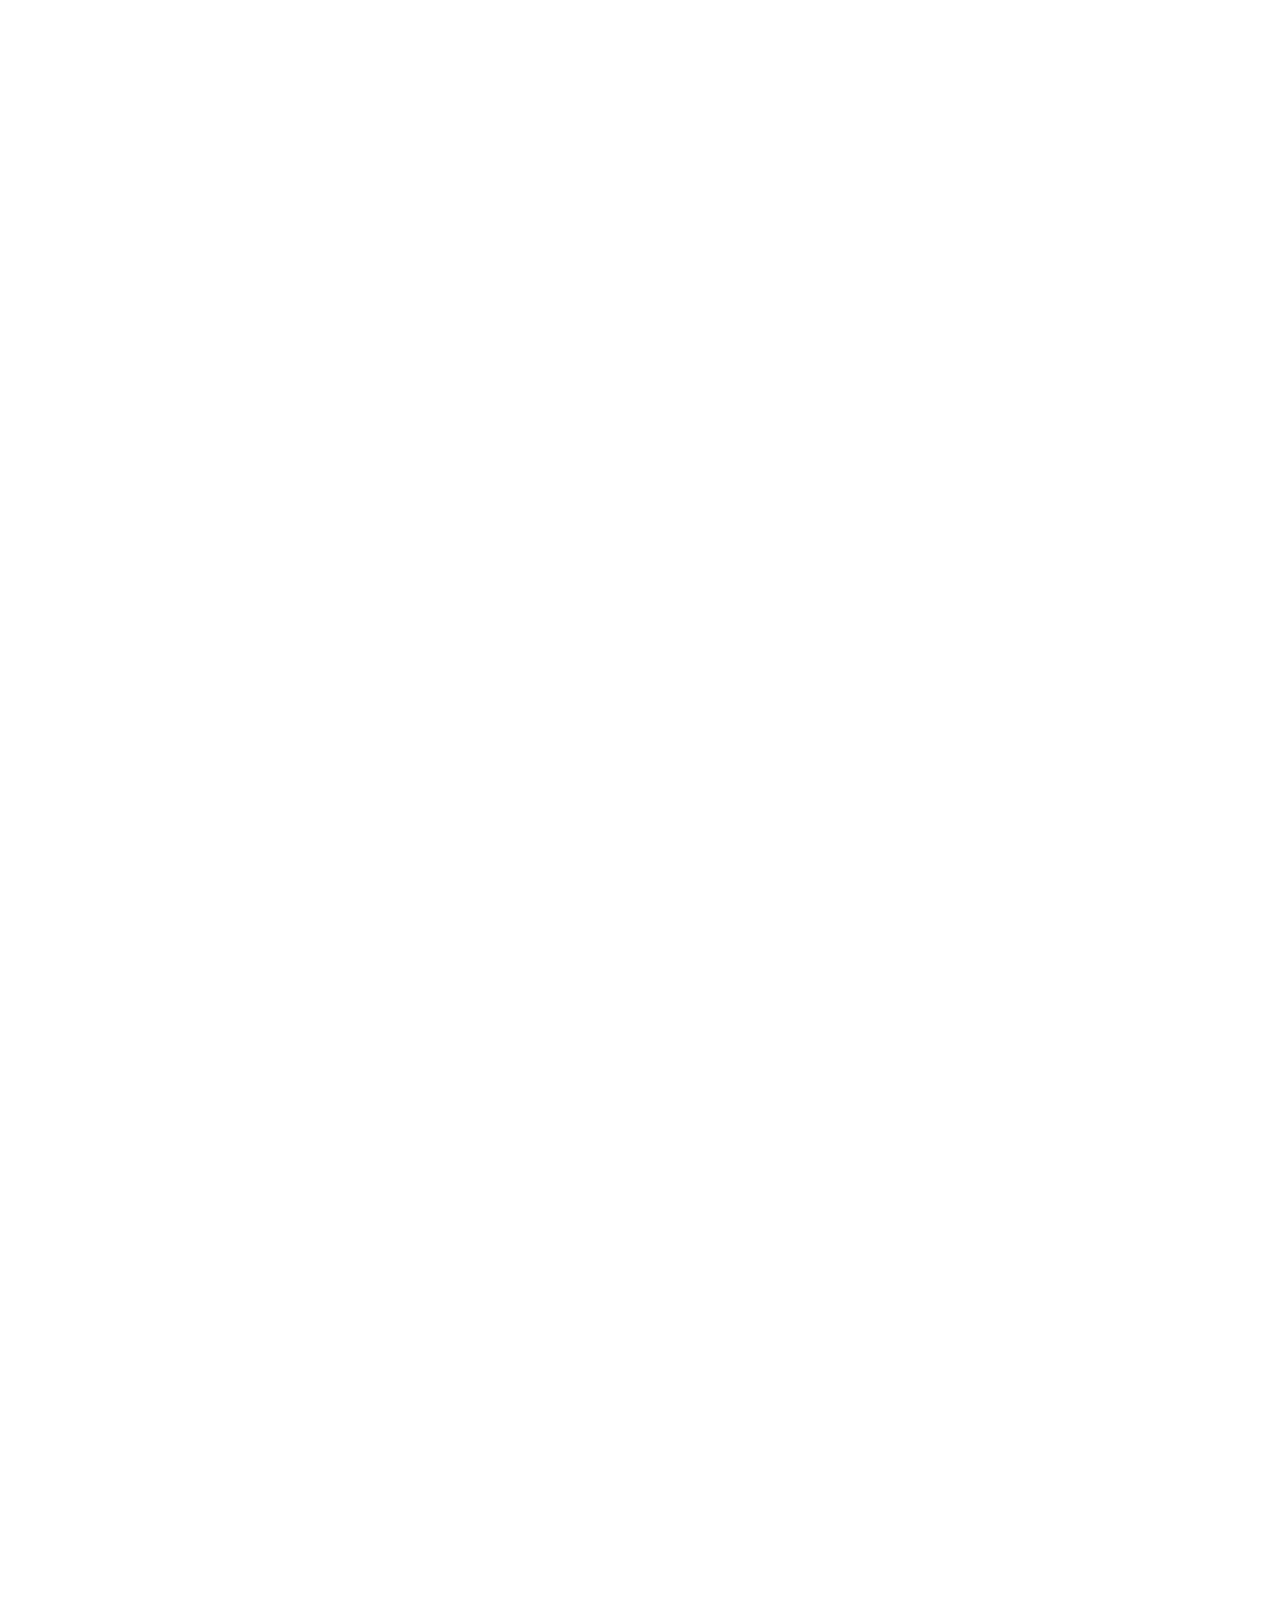
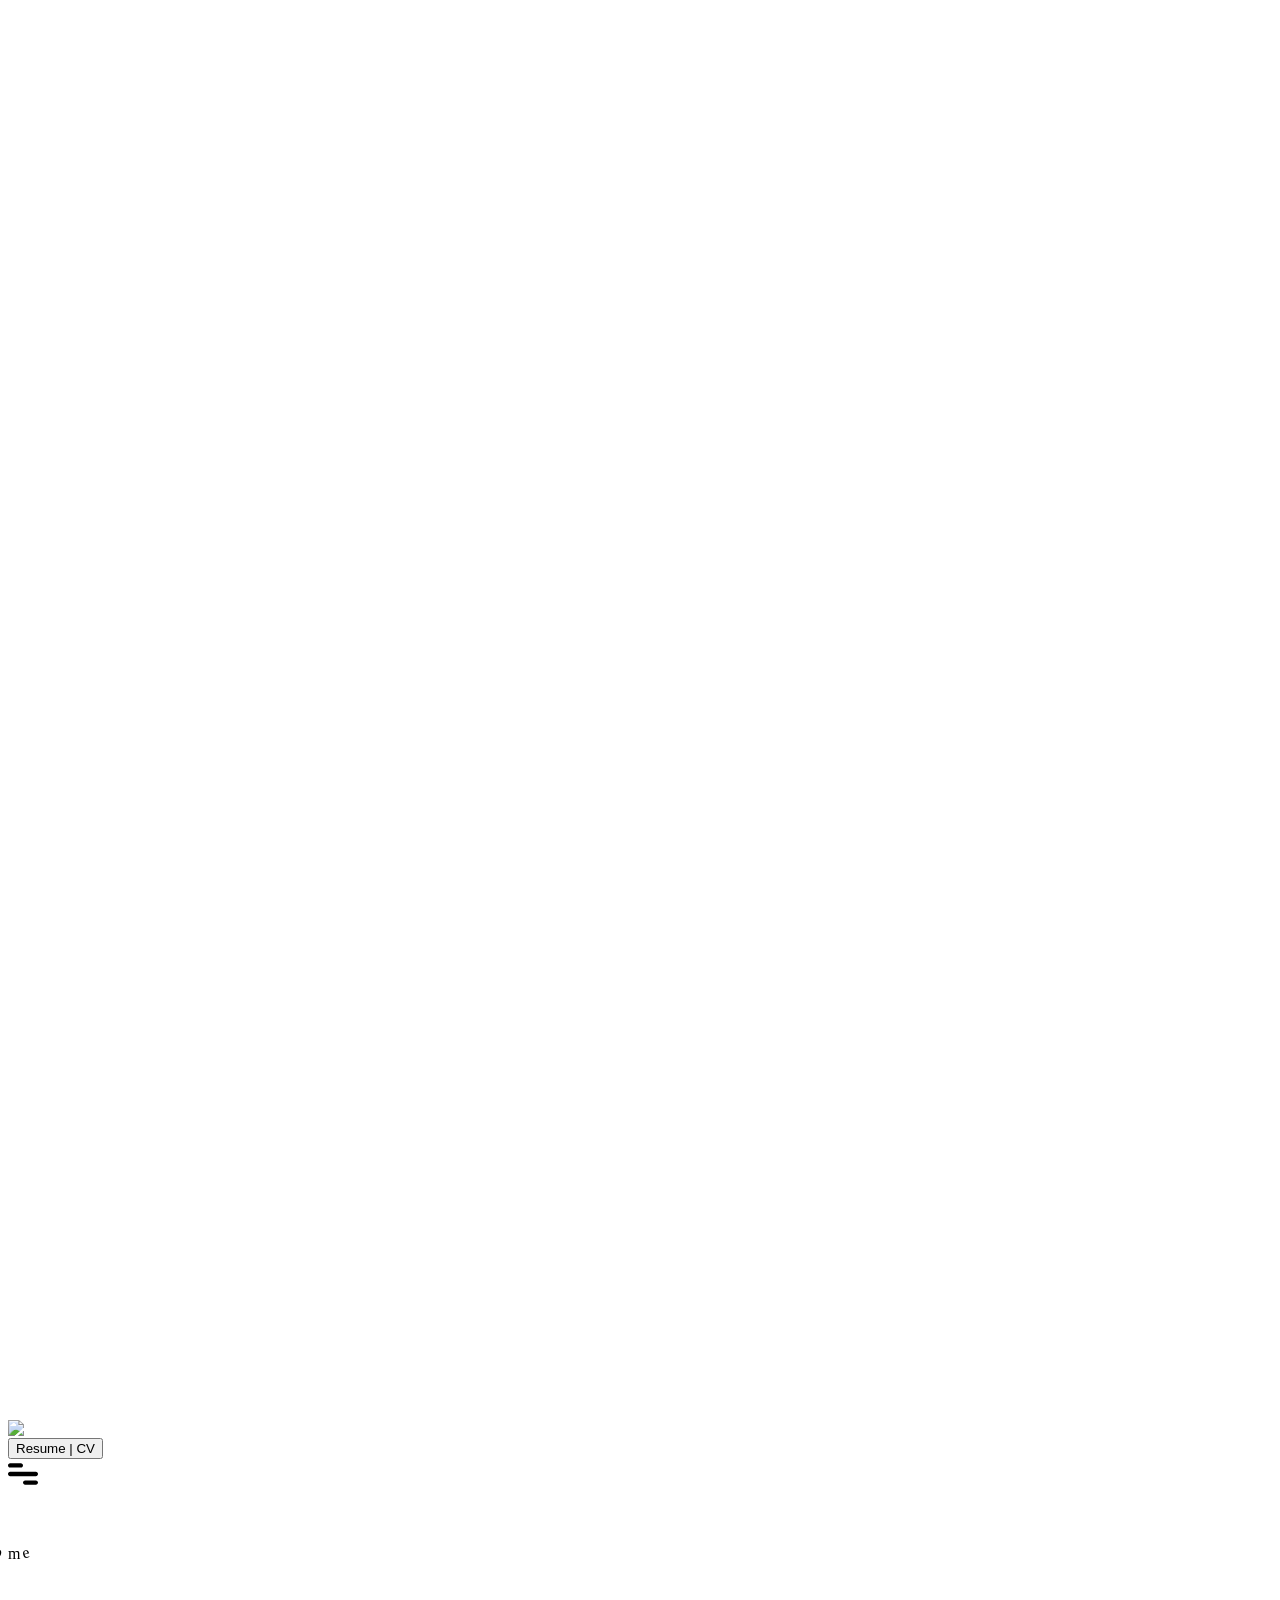
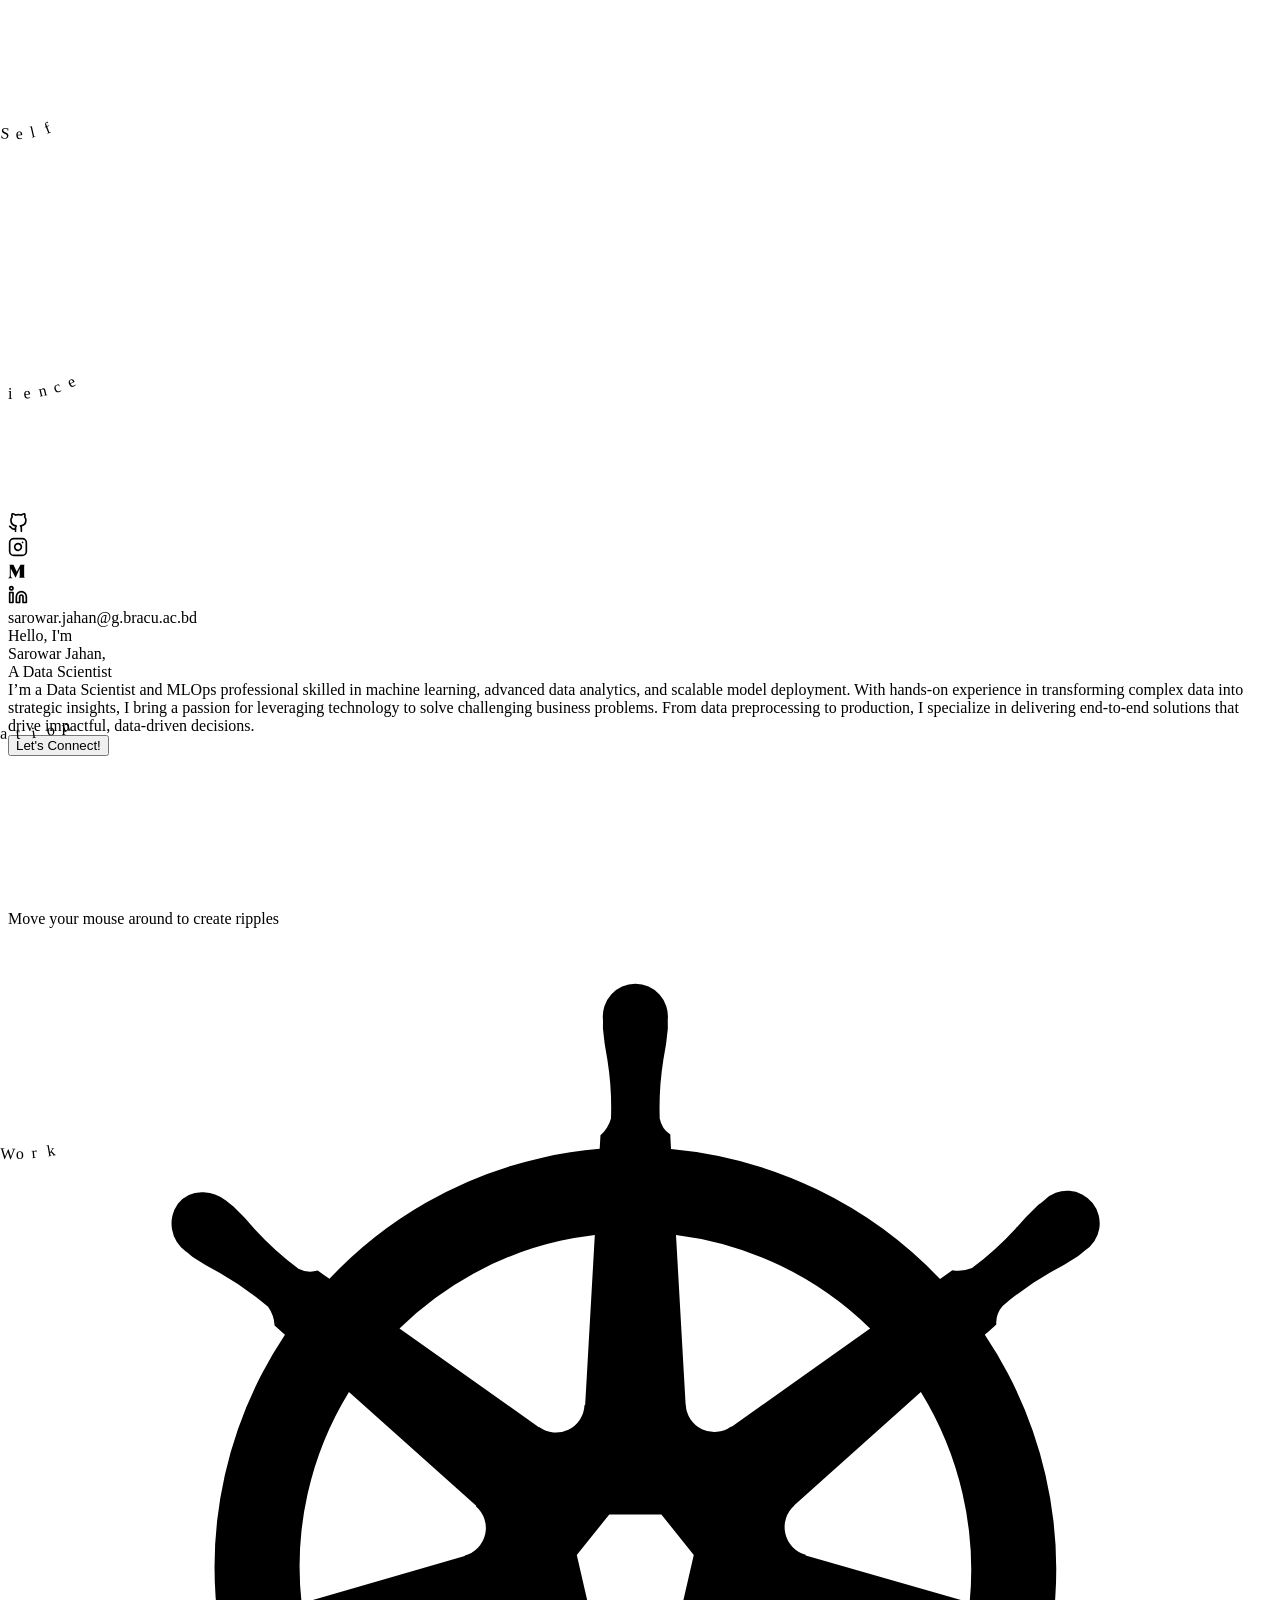
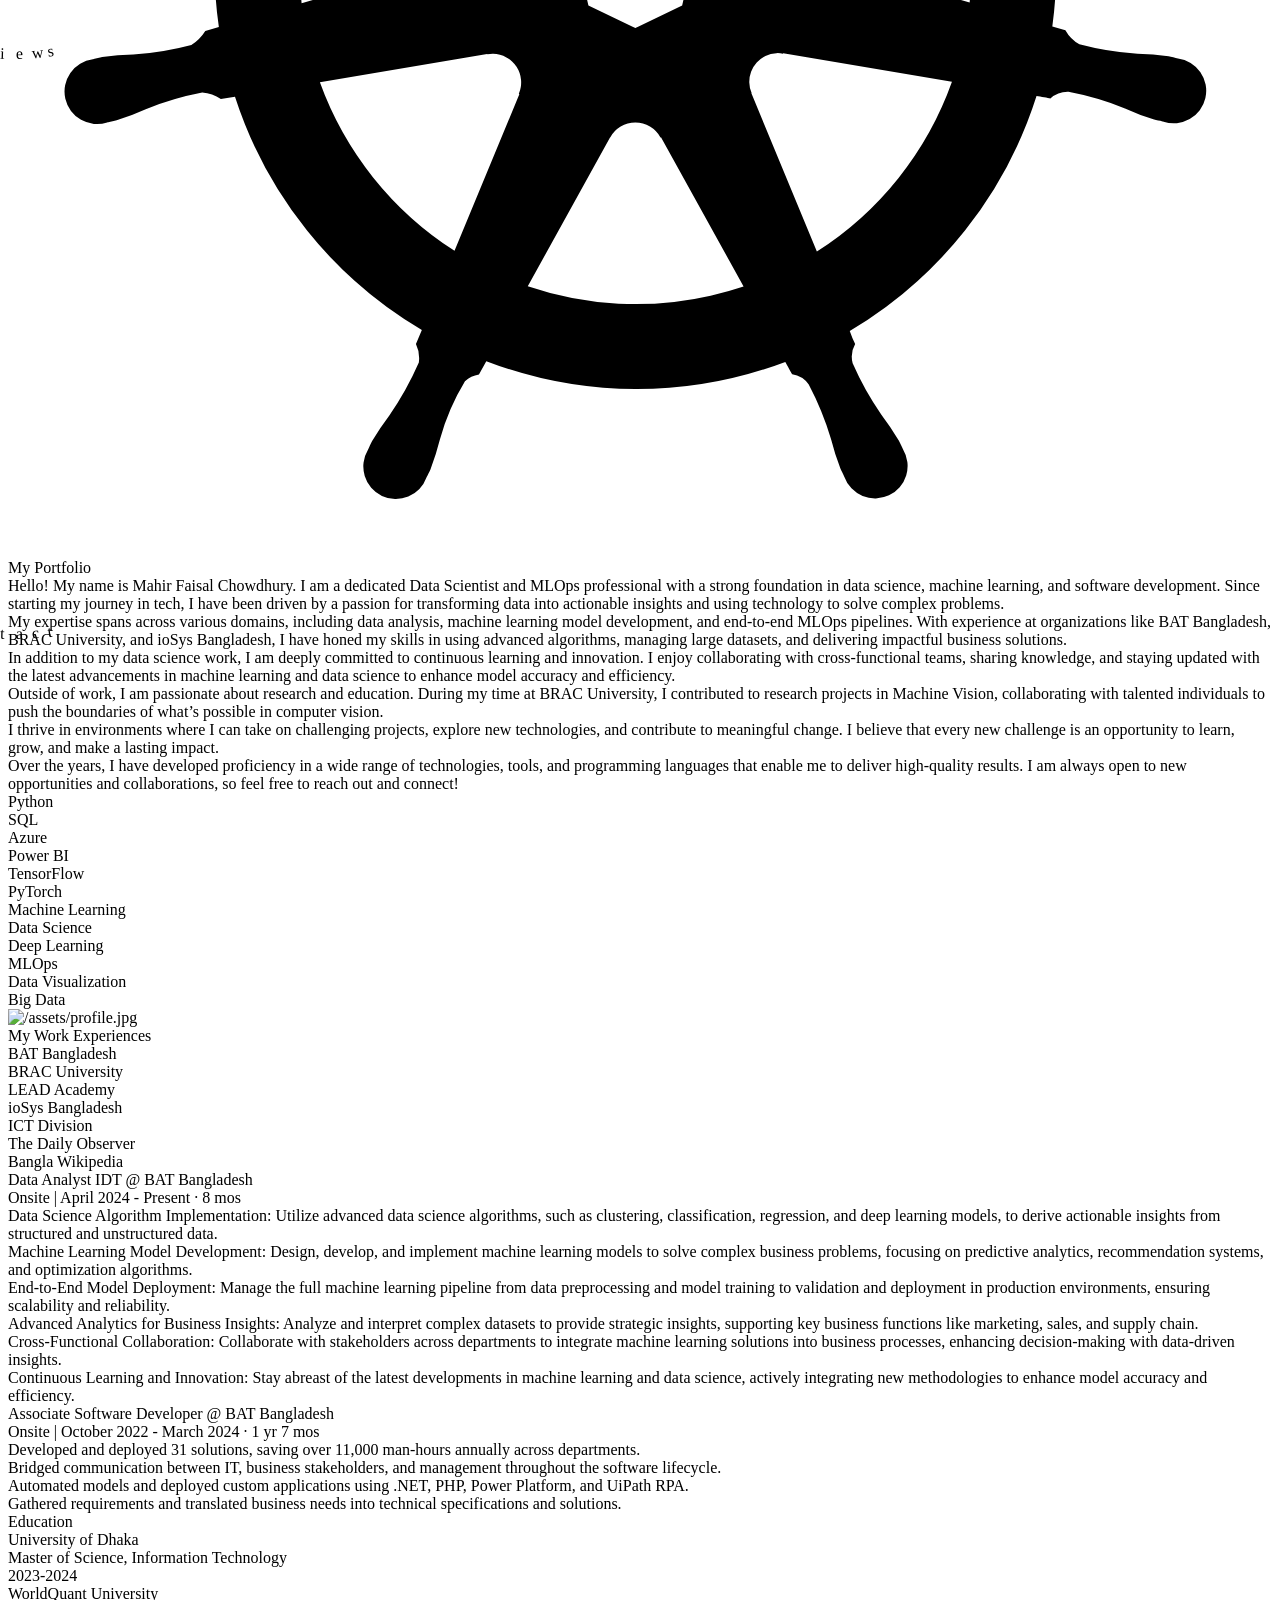
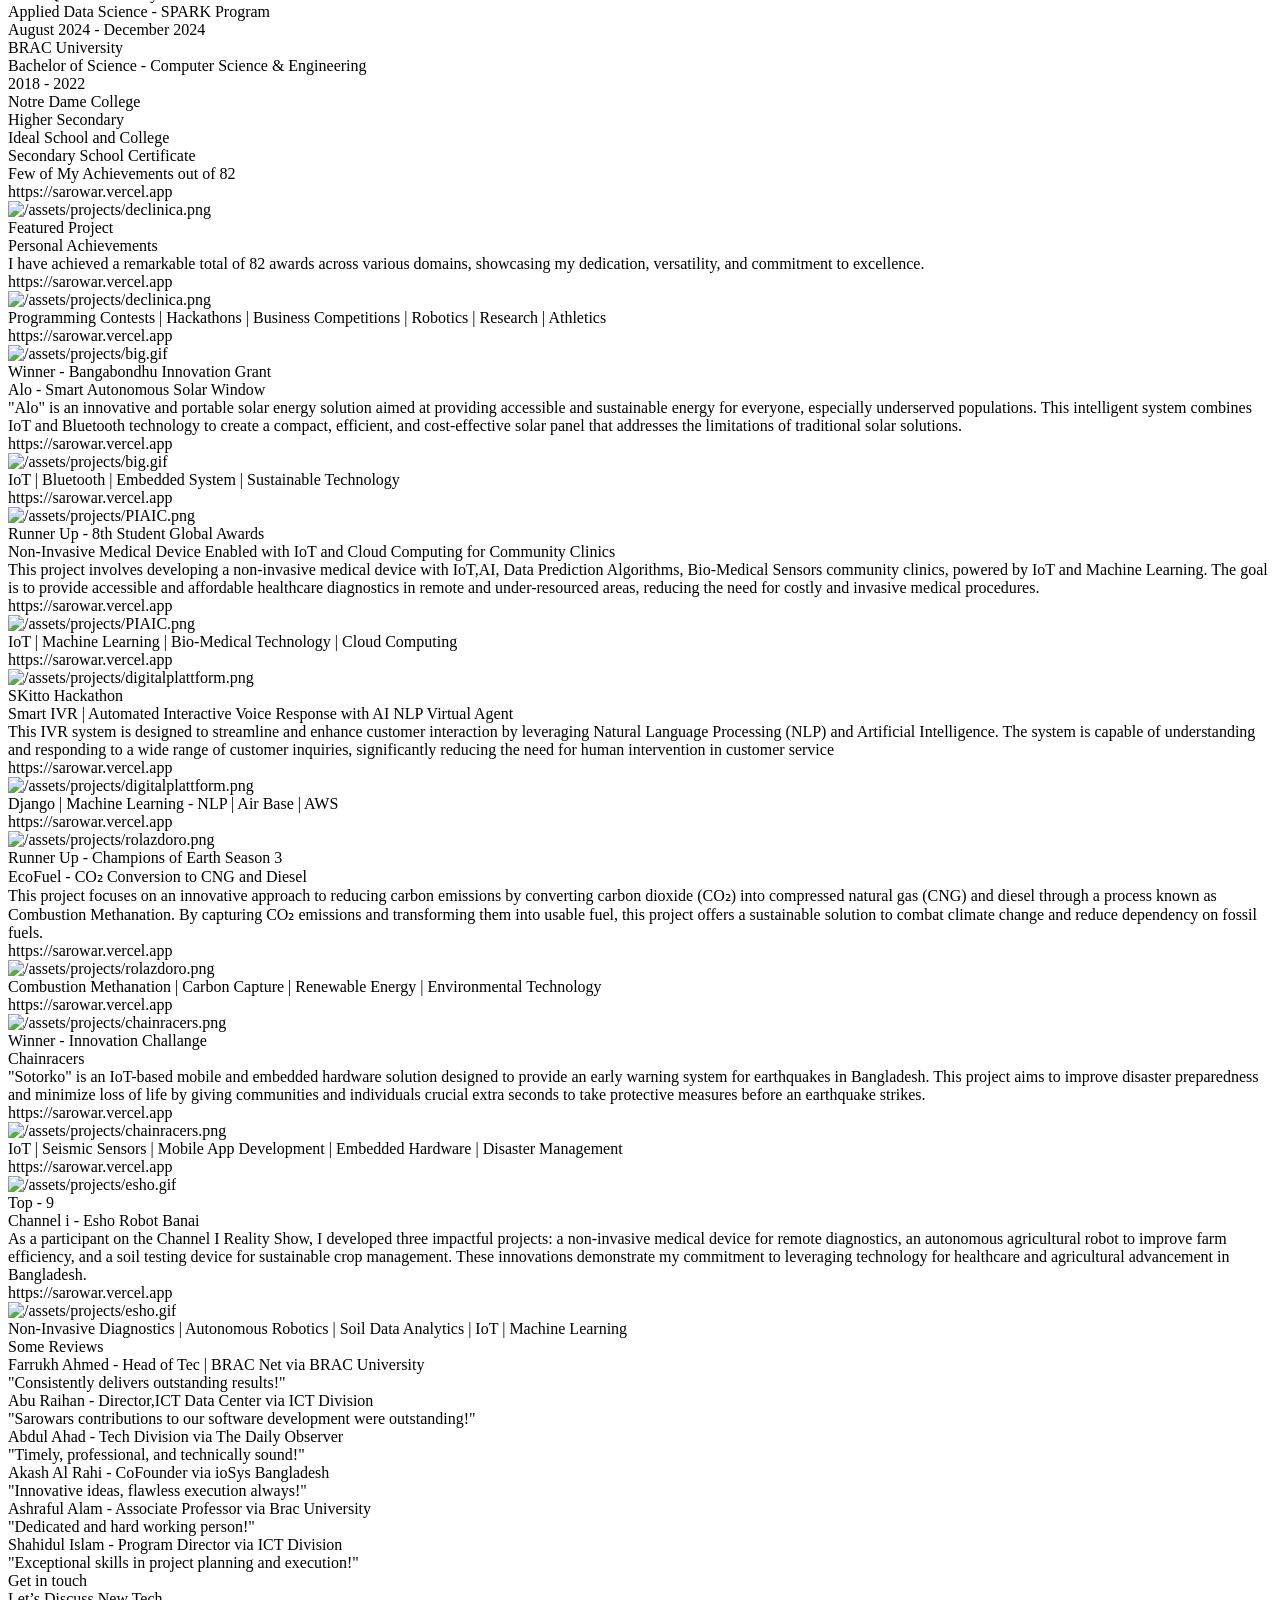
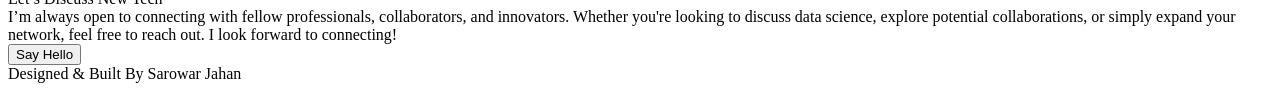
==== index.html @ c41032b3 "Update index.html" ====
<!-- <h1> My Portfolio </h1> -->
<!-- <!DOCTYPE html>
<html lang="en">
<head>
    <meta charset="UTF-8">
    <meta name="viewport" content="width=device-width, initial-scale=1.0">
    <title>Mahir Faisal Chowdhury | Data Analyst & Data Scientist</title>
    <style>
        body {
            font-family: Arial, sans-serif;
            margin: 0;
            padding: 0;
            background-color: #f4f4f4;
            color: #333;
        }
        header {
            background-color: #222;
            color: white;
            padding: 20px;
            text-align: center;
        }
        section {
            padding: 30px;
            max-width: 900px;
            margin: auto;
            background-color: white;
            box-shadow: 0 0 10px rgba(0,0,0,0.1);
            margin-top: 20px;
        }
        h2 {
            border-bottom: 2px solid #eee;
            padding-bottom: 5px;
        }
        a {
            color: #007acc;
            text-decoration: none;
        }
        a:hover {
            text-decoration: underline;
        }
        .project {
            margin-bottom: 20px;
        }
        footer {
            text-align: center;
            padding: 20px;
            background-color: #222;
            color: white;
        }
    </style>
</head>
<body>
    <header>
        <h1>Mahir Faisal Chowdhury</h1>
        <p>Aspiring Data Analyst & Data Scientist | SQL | Excel | Power BI | Python | ML</p>
        <p>
            <a href="https://github.com/Mahirtayeb1" target="_blank">GitHub</a> |
            <a href="https://www.linkedin.com/in/mahir-faisal-chowdhury-150a081aa/" target="_blank">LinkedIn</a>
        </p>
    </header>

    <section>
        <h2>📊 Data Analytics Projects</h2>

        <div class="project">
            <h3>Pizza Sales Dashboard (Power BI)</h3>
            <p>Analyzed pizza sales data to identify top-selling items, customer preferences, and monthly trends. Built an interactive dashboard using Power BI.</p>
            <p><strong>Skills:</strong> Power BI, DAX, Data Cleaning</p>
            <a href="https://github.com/Mahirtayeb1/Pizza-Sales-Dashboard" target="_blank">View GitHub Repo</a>
        </div>

        <div class="project">
            <h3>Excel Dashboard – Dengue Analysis</h3>
            <p>Created a report to analyze dengue spread and patient distribution using Excel pivot charts and slicers.</p>
            <p><strong>Skills:</strong> Excel, Data Visualization, Pivot Table</p>
            <a href="https://github.com/Mahirtayeb1/Dengue-Excel-Dashboard" target="_blank">View GitHub Repo</a>
        </div>
    </section>

    <section>
        <h2>🤖 Data Science Projects</h2>

        <div class="project">
            <h3>Citrus Leaves Disease Detection using CNN</h3>
            <p>Built a machine learning model to predict the presence of Citrus leaves disease using Convolutional Neural Network.</p>
            <p><strong>Skills:</strong> Python, Pandas, Scikit-learn, Matplotlib, Augmentation, Lime, Transfer Learning</p>
            <a href="https://github.com/Mahirtayeb1/Citrus-Leaf-Disease-Detection-Using-CNN" target="_blank">View GitHub Repo</a>
        </div>

        <div class="project">
            <h3>House Price Prediction</h3>
            <p>Implemented a regression model using scikit-learn to predict housing prices based on several features.</p>
            <p><strong>Skills:</strong> Python, ML, Data Cleaning</p>
            <a href="https://github.com/Mahirtayeb1/House-Price-Prediction" target="_blank">View GitHub Repo</a>
        </div>
    </section>

    <section>
        <h2>📬 Contact</h2>
        <p>Email: mahirrfaisal07@gmail.com</p>
    </section>

    <footer>
        <p>© 2025 Mahir Faisal Chowdhury</p>
    </footer>
</body>
</html> -->



<!DOCTYPE html><html><head><meta charSet="utf-8"/><meta http-equiv="X-UA-Compatible" content="IE=edge"/><meta name="viewport" content="width=device-width,initial-scale=1,minimum-scale=1,maximum-scale=1,user-scalable=no"/><meta name="description" content="Description"/><meta name="keywords" content="Keywords"/><link rel="manifest" href="/manifest.json"/><link href="../public/icons/16.png" rel="icon" type="image/png" sizes="16x16"/><link href="../public/icons/32.png" rel="icon" type="image/png" sizes="32x32"/><link rel="apple-touch-icon" href="../public/icons/16.png"/><link rel="apple-touch-icon" href="../public/icons/32.png"/><title>Portfolio | Sarowar Jahan</title><meta property="og:title" content="Portfolio | Sarowar Jahan"/><meta property="og:description" content="Portfolio | Sarowar Jahan"/><meta property="og:image" content="https://sarowar.vercel.app/assets/projects/Capture.JPG"/><meta property="og:type" content="website"/><meta property="twitter:card" content="summary_large_image"/><meta property="twitter:image" content="https://sarowar.vercel.app/assets/projects/Capture.JPG"/><meta name="next-head-count" content="17"/><link rel="shortcut icon" href="/assets/ai.svg"/><link rel="preconnect" href="https://fonts.googleapis.com"/><link rel="preconnect" href="https://fonts.gstatic.com"/><link rel="manifest" href="/manifest.json"/><link href="../public/icons/192.png" rel="icon" type="image/png" sizes="16x16"/><link href="../public/icons/192.png" rel="icon" type="image/png" sizes="32x32"/><link rel="apple-touch-icon" href="../public/icons/192.png"/><link rel="apple-touch-icon" href="../public/icons/192.png"/><meta name="theme-color" content="#ffd369"/><link rel="preconnect" href="https://fonts.gstatic.com" crossorigin /><link rel="preload" href="/_next/static/css/7cfc74e8d1f0751e.css" as="style" crossorigin=""/><link rel="stylesheet" href="/_next/static/css/7cfc74e8d1f0751e.css" crossorigin="" data-n-g=""/><noscript data-n-css=""></noscript><script defer="" crossorigin="" nomodule="" src="/_next/static/chunks/polyfills-c67a75d1b6f99dc8.js"></script><script src="/_next/static/chunks/webpack-d9200f403d381dcc.js" defer="" crossorigin=""></script><script src="/_next/static/chunks/framework-5429a50ba5373c56.js" defer="" crossorigin=""></script><script src="/_next/static/chunks/main-55df72225cc2e20b.js" defer="" crossorigin=""></script><script src="/_next/static/chunks/pages/_app-59ee129e025da6e0.js" defer="" crossorigin=""></script><script src="/_next/static/chunks/998-fd39234461e238f1.js" defer="" crossorigin=""></script><script src="/_next/static/chunks/pages/index-7018ad8d4dfd8f66.js" defer="" crossorigin=""></script><script src="/_next/static/xjlO5VP7LlIGtZKN2BDuP/_buildManifest.js" defer="" crossorigin=""></script><script src="/_next/static/xjlO5VP7LlIGtZKN2BDuP/_ssgManifest.js" defer="" crossorigin=""></script><style data-href="https://fonts.googleapis.com/css2?family=Montserrat:wght@100;200;300;400;600;700;800;900&display=swap">@font-face{font-family:'Montserrat';font-style:normal;font-weight:100;font-display:swap;src:url(https://fonts.gstatic.com/s/montserrat/v30/JTUHjIg1_i6t8kCHKm4532VJOt5-QNFgpCtr6Uw9.woff) format('woff')}@font-face{font-family:'Montserrat';font-style:normal;font-weight:200;font-display:swap;src:url(https://fonts.gstatic.com/s/montserrat/v30/JTUHjIg1_i6t8kCHKm4532VJOt5-QNFgpCvr6Ew9.woff) format('woff')}@font-face{font-family:'Montserrat';font-style:normal;font-weight:300;font-display:swap;src:url(https://fonts.gstatic.com/s/montserrat/v30/JTUHjIg1_i6t8kCHKm4532VJOt5-QNFgpCs16Ew9.woff) format('woff')}@font-face{font-family:'Montserrat';font-style:normal;font-weight:400;font-display:swap;src:url(https://fonts.gstatic.com/s/montserrat/v30/JTUHjIg1_i6t8kCHKm4532VJOt5-QNFgpCtr6Ew9.woff) format('woff')}@font-face{font-family:'Montserrat';font-style:normal;font-weight:600;font-display:swap;src:url(https://fonts.gstatic.com/s/montserrat/v30/JTUHjIg1_i6t8kCHKm4532VJOt5-QNFgpCu170w9.woff) format('woff')}@font-face{font-family:'Montserrat';font-style:normal;font-weight:700;font-display:swap;src:url(https://fonts.gstatic.com/s/montserrat/v30/JTUHjIg1_i6t8kCHKm4532VJOt5-QNFgpCuM70w9.woff) format('woff')}@font-face{font-family:'Montserrat';font-style:normal;font-weight:800;font-display:swap;src:url(https://fonts.gstatic.com/s/montserrat/v30/JTUHjIg1_i6t8kCHKm4532VJOt5-QNFgpCvr70w9.woff) format('woff')}@font-face{font-family:'Montserrat';font-style:normal;font-weight:900;font-display:swap;src:url(https://fonts.gstatic.com/s/montserrat/v30/JTUHjIg1_i6t8kCHKm4532VJOt5-QNFgpCvC70w9.woff) format('woff')}@font-face{font-family:'Montserrat';font-style:normal;font-weight:100;font-display:swap;src:url(https://fonts.gstatic.com/s/montserrat/v30/JTUSjIg1_i6t8kCHKm459WRhyyTh89ZNpQ.woff2) format('woff2');unicode-range:U+0460-052F,U+1C80-1C8A,U+20B4,U+2DE0-2DFF,U+A640-A69F,U+FE2E-FE2F}@font-face{font-family:'Montserrat';font-style:normal;font-weight:100;font-display:swap;src:url(https://fonts.gstatic.com/s/montserrat/v30/JTUSjIg1_i6t8kCHKm459W1hyyTh89ZNpQ.woff2) format('woff2');unicode-range:U+0301,U+0400-045F,U+0490-0491,U+04B0-04B1,U+2116}@font-face{font-family:'Montserrat';font-style:normal;font-weight:100;font-display:swap;src:url(https://fonts.gstatic.com/s/montserrat/v30/JTUSjIg1_i6t8kCHKm459WZhyyTh89ZNpQ.woff2) format('woff2');unicode-range:U+0102-0103,U+0110-0111,U+0128-0129,U+0168-0169,U+01A0-01A1,U+01AF-01B0,U+0300-0301,U+0303-0304,U+0308-0309,U+0323,U+0329,U+1EA0-1EF9,U+20AB}@font-face{font-family:'Montserrat';font-style:normal;font-weight:100;font-display:swap;src:url(https://fonts.gstatic.com/s/montserrat/v30/JTUSjIg1_i6t8kCHKm459WdhyyTh89ZNpQ.woff2) format('woff2');unicode-range:U+0100-02BA,U+02BD-02C5,U+02C7-02CC,U+02CE-02D7,U+02DD-02FF,U+0304,U+0308,U+0329,U+1D00-1DBF,U+1E00-1E9F,U+1EF2-1EFF,U+2020,U+20A0-20AB,U+20AD-20C0,U+2113,U+2C60-2C7F,U+A720-A7FF}@font-face{font-family:'Montserrat';font-style:normal;font-weight:100;font-display:swap;src:url(https://fonts.gstatic.com/s/montserrat/v30/JTUSjIg1_i6t8kCHKm459WlhyyTh89Y.woff2) format('woff2');unicode-range:U+0000-00FF,U+0131,U+0152-0153,U+02BB-02BC,U+02C6,U+02DA,U+02DC,U+0304,U+0308,U+0329,U+2000-206F,U+20AC,U+2122,U+2191,U+2193,U+2212,U+2215,U+FEFF,U+FFFD}@font-face{font-family:'Montserrat';font-style:normal;font-weight:200;font-display:swap;src:url(https://fonts.gstatic.com/s/montserrat/v30/JTUSjIg1_i6t8kCHKm459WRhyyTh89ZNpQ.woff2) format('woff2');unicode-range:U+0460-052F,U+1C80-1C8A,U+20B4,U+2DE0-2DFF,U+A640-A69F,U+FE2E-FE2F}@font-face{font-family:'Montserrat';font-style:normal;font-weight:200;font-display:swap;src:url(https://fonts.gstatic.com/s/montserrat/v30/JTUSjIg1_i6t8kCHKm459W1hyyTh89ZNpQ.woff2) format('woff2');unicode-range:U+0301,U+0400-045F,U+0490-0491,U+04B0-04B1,U+2116}@font-face{font-family:'Montserrat';font-style:normal;font-weight:200;font-display:swap;src:url(https://fonts.gstatic.com/s/montserrat/v30/JTUSjIg1_i6t8kCHKm459WZhyyTh89ZNpQ.woff2) format('woff2');unicode-range:U+0102-0103,U+0110-0111,U+0128-0129,U+0168-0169,U+01A0-01A1,U+01AF-01B0,U+0300-0301,U+0303-0304,U+0308-0309,U+0323,U+0329,U+1EA0-1EF9,U+20AB}@font-face{font-family:'Montserrat';font-style:normal;font-weight:200;font-display:swap;src:url(https://fonts.gstatic.com/s/montserrat/v30/JTUSjIg1_i6t8kCHKm459WdhyyTh89ZNpQ.woff2) format('woff2');unicode-range:U+0100-02BA,U+02BD-02C5,U+02C7-02CC,U+02CE-02D7,U+02DD-02FF,U+0304,U+0308,U+0329,U+1D00-1DBF,U+1E00-1E9F,U+1EF2-1EFF,U+2020,U+20A0-20AB,U+20AD-20C0,U+2113,U+2C60-2C7F,U+A720-A7FF}@font-face{font-family:'Montserrat';font-style:normal;font-weight:200;font-display:swap;src:url(https://fonts.gstatic.com/s/montserrat/v30/JTUSjIg1_i6t8kCHKm459WlhyyTh89Y.woff2) format('woff2');unicode-range:U+0000-00FF,U+0131,U+0152-0153,U+02BB-02BC,U+02C6,U+02DA,U+02DC,U+0304,U+0308,U+0329,U+2000-206F,U+20AC,U+2122,U+2191,U+2193,U+2212,U+2215,U+FEFF,U+FFFD}@font-face{font-family:'Montserrat';font-style:normal;font-weight:300;font-display:swap;src:url(https://fonts.gstatic.com/s/montserrat/v30/JTUSjIg1_i6t8kCHKm459WRhyyTh89ZNpQ.woff2) format('woff2');unicode-range:U+0460-052F,U+1C80-1C8A,U+20B4,U+2DE0-2DFF,U+A640-A69F,U+FE2E-FE2F}@font-face{font-family:'Montserrat';font-style:normal;font-weight:300;font-display:swap;src:url(https://fonts.gstatic.com/s/montserrat/v30/JTUSjIg1_i6t8kCHKm459W1hyyTh89ZNpQ.woff2) format('woff2');unicode-range:U+0301,U+0400-045F,U+0490-0491,U+04B0-04B1,U+2116}@font-face{font-family:'Montserrat';font-style:normal;font-weight:300;font-display:swap;src:url(https://fonts.gstatic.com/s/montserrat/v30/JTUSjIg1_i6t8kCHKm459WZhyyTh89ZNpQ.woff2) format('woff2');unicode-range:U+0102-0103,U+0110-0111,U+0128-0129,U+0168-0169,U+01A0-01A1,U+01AF-01B0,U+0300-0301,U+0303-0304,U+0308-0309,U+0323,U+0329,U+1EA0-1EF9,U+20AB}@font-face{font-family:'Montserrat';font-style:normal;font-weight:300;font-display:swap;src:url(https://fonts.gstatic.com/s/montserrat/v30/JTUSjIg1_i6t8kCHKm459WdhyyTh89ZNpQ.woff2) format('woff2');unicode-range:U+0100-02BA,U+02BD-02C5,U+02C7-02CC,U+02CE-02D7,U+02DD-02FF,U+0304,U+0308,U+0329,U+1D00-1DBF,U+1E00-1E9F,U+1EF2-1EFF,U+2020,U+20A0-20AB,U+20AD-20C0,U+2113,U+2C60-2C7F,U+A720-A7FF}@font-face{font-family:'Montserrat';font-style:normal;font-weight:300;font-display:swap;src:url(https://fonts.gstatic.com/s/montserrat/v30/JTUSjIg1_i6t8kCHKm459WlhyyTh89Y.woff2) format('woff2');unicode-range:U+0000-00FF,U+0131,U+0152-0153,U+02BB-02BC,U+02C6,U+02DA,U+02DC,U+0304,U+0308,U+0329,U+2000-206F,U+20AC,U+2122,U+2191,U+2193,U+2212,U+2215,U+FEFF,U+FFFD}@font-face{font-family:'Montserrat';font-style:normal;font-weight:400;font-display:swap;src:url(https://fonts.gstatic.com/s/montserrat/v30/JTUSjIg1_i6t8kCHKm459WRhyyTh89ZNpQ.woff2) format('woff2');unicode-range:U+0460-052F,U+1C80-1C8A,U+20B4,U+2DE0-2DFF,U+A640-A69F,U+FE2E-FE2F}@font-face{font-family:'Montserrat';font-style:normal;font-weight:400;font-display:swap;src:url(https://fonts.gstatic.com/s/montserrat/v30/JTUSjIg1_i6t8kCHKm459W1hyyTh89ZNpQ.woff2) format('woff2');unicode-range:U+0301,U+0400-045F,U+0490-0491,U+04B0-04B1,U+2116}@font-face{font-family:'Montserrat';font-style:normal;font-weight:400;font-display:swap;src:url(https://fonts.gstatic.com/s/montserrat/v30/JTUSjIg1_i6t8kCHKm459WZhyyTh89ZNpQ.woff2) format('woff2');unicode-range:U+0102-0103,U+0110-0111,U+0128-0129,U+0168-0169,U+01A0-01A1,U+01AF-01B0,U+0300-0301,U+0303-0304,U+0308-0309,U+0323,U+0329,U+1EA0-1EF9,U+20AB}@font-face{font-family:'Montserrat';font-style:normal;font-weight:400;font-display:swap;src:url(https://fonts.gstatic.com/s/montserrat/v30/JTUSjIg1_i6t8kCHKm459WdhyyTh89ZNpQ.woff2) format('woff2');unicode-range:U+0100-02BA,U+02BD-02C5,U+02C7-02CC,U+02CE-02D7,U+02DD-02FF,U+0304,U+0308,U+0329,U+1D00-1DBF,U+1E00-1E9F,U+1EF2-1EFF,U+2020,U+20A0-20AB,U+20AD-20C0,U+2113,U+2C60-2C7F,U+A720-A7FF}@font-face{font-family:'Montserrat';font-style:normal;font-weight:400;font-display:swap;src:url(https://fonts.gstatic.com/s/montserrat/v30/JTUSjIg1_i6t8kCHKm459WlhyyTh89Y.woff2) format('woff2');unicode-range:U+0000-00FF,U+0131,U+0152-0153,U+02BB-02BC,U+02C6,U+02DA,U+02DC,U+0304,U+0308,U+0329,U+2000-206F,U+20AC,U+2122,U+2191,U+2193,U+2212,U+2215,U+FEFF,U+FFFD}@font-face{font-family:'Montserrat';font-style:normal;font-weight:600;font-display:swap;src:url(https://fonts.gstatic.com/s/montserrat/v30/JTUSjIg1_i6t8kCHKm459WRhyyTh89ZNpQ.woff2) format('woff2');unicode-range:U+0460-052F,U+1C80-1C8A,U+20B4,U+2DE0-2DFF,U+A640-A69F,U+FE2E-FE2F}@font-face{font-family:'Montserrat';font-style:normal;font-weight:600;font-display:swap;src:url(https://fonts.gstatic.com/s/montserrat/v30/JTUSjIg1_i6t8kCHKm459W1hyyTh89ZNpQ.woff2) format('woff2');unicode-range:U+0301,U+0400-045F,U+0490-0491,U+04B0-04B1,U+2116}@font-face{font-family:'Montserrat';font-style:normal;font-weight:600;font-display:swap;src:url(https://fonts.gstatic.com/s/montserrat/v30/JTUSjIg1_i6t8kCHKm459WZhyyTh89ZNpQ.woff2) format('woff2');unicode-range:U+0102-0103,U+0110-0111,U+0128-0129,U+0168-0169,U+01A0-01A1,U+01AF-01B0,U+0300-0301,U+0303-0304,U+0308-0309,U+0323,U+0329,U+1EA0-1EF9,U+20AB}@font-face{font-family:'Montserrat';font-style:normal;font-weight:600;font-display:swap;src:url(https://fonts.gstatic.com/s/montserrat/v30/JTUSjIg1_i6t8kCHKm459WdhyyTh89ZNpQ.woff2) format('woff2');unicode-range:U+0100-02BA,U+02BD-02C5,U+02C7-02CC,U+02CE-02D7,U+02DD-02FF,U+0304,U+0308,U+0329,U+1D00-1DBF,U+1E00-1E9F,U+1EF2-1EFF,U+2020,U+20A0-20AB,U+20AD-20C0,U+2113,U+2C60-2C7F,U+A720-A7FF}@font-face{font-family:'Montserrat';font-style:normal;font-weight:600;font-display:swap;src:url(https://fonts.gstatic.com/s/montserrat/v30/JTUSjIg1_i6t8kCHKm459WlhyyTh89Y.woff2) format('woff2');unicode-range:U+0000-00FF,U+0131,U+0152-0153,U+02BB-02BC,U+02C6,U+02DA,U+02DC,U+0304,U+0308,U+0329,U+2000-206F,U+20AC,U+2122,U+2191,U+2193,U+2212,U+2215,U+FEFF,U+FFFD}@font-face{font-family:'Montserrat';font-style:normal;font-weight:700;font-display:swap;src:url(https://fonts.gstatic.com/s/montserrat/v30/JTUSjIg1_i6t8kCHKm459WRhyyTh89ZNpQ.woff2) format('woff2');unicode-range:U+0460-052F,U+1C80-1C8A,U+20B4,U+2DE0-2DFF,U+A640-A69F,U+FE2E-FE2F}@font-face{font-family:'Montserrat';font-style:normal;font-weight:700;font-display:swap;src:url(https://fonts.gstatic.com/s/montserrat/v30/JTUSjIg1_i6t8kCHKm459W1hyyTh89ZNpQ.woff2) format('woff2');unicode-range:U+0301,U+0400-045F,U+0490-0491,U+04B0-04B1,U+2116}@font-face{font-family:'Montserrat';font-style:normal;font-weight:700;font-display:swap;src:url(https://fonts.gstatic.com/s/montserrat/v30/JTUSjIg1_i6t8kCHKm459WZhyyTh89ZNpQ.woff2) format('woff2');unicode-range:U+0102-0103,U+0110-0111,U+0128-0129,U+0168-0169,U+01A0-01A1,U+01AF-01B0,U+0300-0301,U+0303-0304,U+0308-0309,U+0323,U+0329,U+1EA0-1EF9,U+20AB}@font-face{font-family:'Montserrat';font-style:normal;font-weight:700;font-display:swap;src:url(https://fonts.gstatic.com/s/montserrat/v30/JTUSjIg1_i6t8kCHKm459WdhyyTh89ZNpQ.woff2) format('woff2');unicode-range:U+0100-02BA,U+02BD-02C5,U+02C7-02CC,U+02CE-02D7,U+02DD-02FF,U+0304,U+0308,U+0329,U+1D00-1DBF,U+1E00-1E9F,U+1EF2-1EFF,U+2020,U+20A0-20AB,U+20AD-20C0,U+2113,U+2C60-2C7F,U+A720-A7FF}@font-face{font-family:'Montserrat';font-style:normal;font-weight:700;font-display:swap;src:url(https://fonts.gstatic.com/s/montserrat/v30/JTUSjIg1_i6t8kCHKm459WlhyyTh89Y.woff2) format('woff2');unicode-range:U+0000-00FF,U+0131,U+0152-0153,U+02BB-02BC,U+02C6,U+02DA,U+02DC,U+0304,U+0308,U+0329,U+2000-206F,U+20AC,U+2122,U+2191,U+2193,U+2212,U+2215,U+FEFF,U+FFFD}@font-face{font-family:'Montserrat';font-style:normal;font-weight:800;font-display:swap;src:url(https://fonts.gstatic.com/s/montserrat/v30/JTUSjIg1_i6t8kCHKm459WRhyyTh89ZNpQ.woff2) format('woff2');unicode-range:U+0460-052F,U+1C80-1C8A,U+20B4,U+2DE0-2DFF,U+A640-A69F,U+FE2E-FE2F}@font-face{font-family:'Montserrat';font-style:normal;font-weight:800;font-display:swap;src:url(https://fonts.gstatic.com/s/montserrat/v30/JTUSjIg1_i6t8kCHKm459W1hyyTh89ZNpQ.woff2) format('woff2');unicode-range:U+0301,U+0400-045F,U+0490-0491,U+04B0-04B1,U+2116}@font-face{font-family:'Montserrat';font-style:normal;font-weight:800;font-display:swap;src:url(https://fonts.gstatic.com/s/montserrat/v30/JTUSjIg1_i6t8kCHKm459WZhyyTh89ZNpQ.woff2) format('woff2');unicode-range:U+0102-0103,U+0110-0111,U+0128-0129,U+0168-0169,U+01A0-01A1,U+01AF-01B0,U+0300-0301,U+0303-0304,U+0308-0309,U+0323,U+0329,U+1EA0-1EF9,U+20AB}@font-face{font-family:'Montserrat';font-style:normal;font-weight:800;font-display:swap;src:url(https://fonts.gstatic.com/s/montserrat/v30/JTUSjIg1_i6t8kCHKm459WdhyyTh89ZNpQ.woff2) format('woff2');unicode-range:U+0100-02BA,U+02BD-02C5,U+02C7-02CC,U+02CE-02D7,U+02DD-02FF,U+0304,U+0308,U+0329,U+1D00-1DBF,U+1E00-1E9F,U+1EF2-1EFF,U+2020,U+20A0-20AB,U+20AD-20C0,U+2113,U+2C60-2C7F,U+A720-A7FF}@font-face{font-family:'Montserrat';font-style:normal;font-weight:800;font-display:swap;src:url(https://fonts.gstatic.com/s/montserrat/v30/JTUSjIg1_i6t8kCHKm459WlhyyTh89Y.woff2) format('woff2');unicode-range:U+0000-00FF,U+0131,U+0152-0153,U+02BB-02BC,U+02C6,U+02DA,U+02DC,U+0304,U+0308,U+0329,U+2000-206F,U+20AC,U+2122,U+2191,U+2193,U+2212,U+2215,U+FEFF,U+FFFD}@font-face{font-family:'Montserrat';font-style:normal;font-weight:900;font-display:swap;src:url(https://fonts.gstatic.com/s/montserrat/v30/JTUSjIg1_i6t8kCHKm459WRhyyTh89ZNpQ.woff2) format('woff2');unicode-range:U+0460-052F,U+1C80-1C8A,U+20B4,U+2DE0-2DFF,U+A640-A69F,U+FE2E-FE2F}@font-face{font-family:'Montserrat';font-style:normal;font-weight:900;font-display:swap;src:url(https://fonts.gstatic.com/s/montserrat/v30/JTUSjIg1_i6t8kCHKm459W1hyyTh89ZNpQ.woff2) format('woff2');unicode-range:U+0301,U+0400-045F,U+0490-0491,U+04B0-04B1,U+2116}@font-face{font-family:'Montserrat';font-style:normal;font-weight:900;font-display:swap;src:url(https://fonts.gstatic.com/s/montserrat/v30/JTUSjIg1_i6t8kCHKm459WZhyyTh89ZNpQ.woff2) format('woff2');unicode-range:U+0102-0103,U+0110-0111,U+0128-0129,U+0168-0169,U+01A0-01A1,U+01AF-01B0,U+0300-0301,U+0303-0304,U+0308-0309,U+0323,U+0329,U+1EA0-1EF9,U+20AB}@font-face{font-family:'Montserrat';font-style:normal;font-weight:900;font-display:swap;src:url(https://fonts.gstatic.com/s/montserrat/v30/JTUSjIg1_i6t8kCHKm459WdhyyTh89ZNpQ.woff2) format('woff2');unicode-range:U+0100-02BA,U+02BD-02C5,U+02C7-02CC,U+02CE-02D7,U+02DD-02FF,U+0304,U+0308,U+0329,U+1D00-1DBF,U+1E00-1E9F,U+1EF2-1EFF,U+2020,U+20A0-20AB,U+20AD-20C0,U+2113,U+2C60-2C7F,U+A720-A7FF}@font-face{font-family:'Montserrat';font-style:normal;font-weight:900;font-display:swap;src:url(https://fonts.gstatic.com/s/montserrat/v30/JTUSjIg1_i6t8kCHKm459WlhyyTh89Y.woff2) format('woff2');unicode-range:U+0000-00FF,U+0131,U+0152-0153,U+02BB-02BC,U+02C6,U+02DA,U+02DC,U+0304,U+0308,U+0329,U+2000-206F,U+20AC,U+2122,U+2191,U+2193,U+2212,U+2215,U+FEFF,U+FFFD}</style><style data-href="https://fonts.googleapis.com/css2?family=Source+Code+Pro&display=swap">@font-face{font-family:'Source Code Pro';font-style:normal;font-weight:400;font-display:swap;src:url(https://fonts.gstatic.com/s/sourcecodepro/v30/HI_diYsKILxRpg3hIP6sJ7fM7PqPMcMnZFqUwX28DMyQhM0.woff) format('woff')}@font-face{font-family:'Source Code Pro';font-style:normal;font-weight:400;font-display:swap;src:url(https://fonts.gstatic.com/s/sourcecodepro/v30/HI_diYsKILxRpg3hIP6sJ7fM7PqPMcMnZFqUwX28DMyQtMRrSlcZZJmOpwVS.woff) format('woff');unicode-range:U+0460-052F,U+1C80-1C8A,U+20B4,U+2DE0-2DFF,U+A640-A69F,U+FE2E-FE2F}@font-face{font-family:'Source Code Pro';font-style:normal;font-weight:400;font-display:swap;src:url(https://fonts.gstatic.com/s/sourcecodepro/v30/HI_diYsKILxRpg3hIP6sJ7fM7PqPMcMnZFqUwX28DMyQtM1rSlcZZJmOpwVS.woff) format('woff');unicode-range:U+0301,U+0400-045F,U+0490-0491,U+04B0-04B1,U+2116}@font-face{font-family:'Source Code Pro';font-style:normal;font-weight:400;font-display:swap;src:url(https://fonts.gstatic.com/s/sourcecodepro/v30/HI_diYsKILxRpg3hIP6sJ7fM7PqPMcMnZFqUwX28DMyQtMVrSlcZZJmOpwVS.woff) format('woff');unicode-range:U+1F00-1FFF}@font-face{font-family:'Source Code Pro';font-style:normal;font-weight:400;font-display:swap;src:url(https://fonts.gstatic.com/s/sourcecodepro/v30/HI_diYsKILxRpg3hIP6sJ7fM7PqPMcMnZFqUwX28DMyQtMprSlcZZJmOpwVS.woff) format('woff');unicode-range:U+0370-0377,U+037A-037F,U+0384-038A,U+038C,U+038E-03A1,U+03A3-03FF}@font-face{font-family:'Source Code Pro';font-style:normal;font-weight:400;font-display:swap;src:url(https://fonts.gstatic.com/s/sourcecodepro/v30/HI_diYsKILxRpg3hIP6sJ7fM7PqPMcMnZFqUwX28DMyQtMZrSlcZZJmOpwVS.woff) format('woff');unicode-range:U+0102-0103,U+0110-0111,U+0128-0129,U+0168-0169,U+01A0-01A1,U+01AF-01B0,U+0300-0301,U+0303-0304,U+0308-0309,U+0323,U+0329,U+1EA0-1EF9,U+20AB}@font-face{font-family:'Source Code Pro';font-style:normal;font-weight:400;font-display:swap;src:url(https://fonts.gstatic.com/s/sourcecodepro/v30/HI_diYsKILxRpg3hIP6sJ7fM7PqPMcMnZFqUwX28DMyQtMdrSlcZZJmOpwVS.woff) format('woff');unicode-range:U+0100-02BA,U+02BD-02C5,U+02C7-02CC,U+02CE-02D7,U+02DD-02FF,U+0304,U+0308,U+0329,U+1D00-1DBF,U+1E00-1E9F,U+1EF2-1EFF,U+2020,U+20A0-20AB,U+20AD-20C0,U+2113,U+2C60-2C7F,U+A720-A7FF}@font-face{font-family:'Source Code Pro';font-style:normal;font-weight:400;font-display:swap;src:url(https://fonts.gstatic.com/s/sourcecodepro/v30/HI_diYsKILxRpg3hIP6sJ7fM7PqPMcMnZFqUwX28DMyQtMlrSlcZZJmOpw.woff) format('woff');unicode-range:U+0000-00FF,U+0131,U+0152-0153,U+02BB-02BC,U+02C6,U+02DA,U+02DC,U+0304,U+0308,U+0329,U+2000-206F,U+20AC,U+2122,U+2191,U+2193,U+2212,U+2215,U+FEFF,U+FFFD}</style><style data-href="https://fonts.googleapis.com/css2?family=Quicksand:wght@300;400;500;600;700&display=swap">@font-face{font-family:'Quicksand';font-style:normal;font-weight:300;font-display:swap;src:url(https://fonts.gstatic.com/s/quicksand/v36/6xK-dSZaM9iE8KbpRA_LJ3z8mH9BOJvgkKEo18I.woff) format('woff')}@font-face{font-family:'Quicksand';font-style:normal;font-weight:400;font-display:swap;src:url(https://fonts.gstatic.com/s/quicksand/v36/6xK-dSZaM9iE8KbpRA_LJ3z8mH9BOJvgkP8o18I.woff) format('woff')}@font-face{font-family:'Quicksand';font-style:normal;font-weight:500;font-display:swap;src:url(https://fonts.gstatic.com/s/quicksand/v36/6xK-dSZaM9iE8KbpRA_LJ3z8mH9BOJvgkM0o18I.woff) format('woff')}@font-face{font-family:'Quicksand';font-style:normal;font-weight:600;font-display:swap;src:url(https://fonts.gstatic.com/s/quicksand/v36/6xK-dSZaM9iE8KbpRA_LJ3z8mH9BOJvgkCEv18I.woff) format('woff')}@font-face{font-family:'Quicksand';font-style:normal;font-weight:700;font-display:swap;src:url(https://fonts.gstatic.com/s/quicksand/v36/6xK-dSZaM9iE8KbpRA_LJ3z8mH9BOJvgkBgv18I.woff) format('woff')}@font-face{font-family:'Quicksand';font-style:normal;font-weight:300;font-display:swap;src:url(https://fonts.gstatic.com/s/quicksand/v36/6xKtdSZaM9iE8KbpRA_hJFQNYuDyP7bh.woff2) format('woff2');unicode-range:U+0102-0103,U+0110-0111,U+0128-0129,U+0168-0169,U+01A0-01A1,U+01AF-01B0,U+0300-0301,U+0303-0304,U+0308-0309,U+0323,U+0329,U+1EA0-1EF9,U+20AB}@font-face{font-family:'Quicksand';font-style:normal;font-weight:300;font-display:swap;src:url(https://fonts.gstatic.com/s/quicksand/v36/6xKtdSZaM9iE8KbpRA_hJVQNYuDyP7bh.woff2) format('woff2');unicode-range:U+0100-02BA,U+02BD-02C5,U+02C7-02CC,U+02CE-02D7,U+02DD-02FF,U+0304,U+0308,U+0329,U+1D00-1DBF,U+1E00-1E9F,U+1EF2-1EFF,U+2020,U+20A0-20AB,U+20AD-20C0,U+2113,U+2C60-2C7F,U+A720-A7FF}@font-face{font-family:'Quicksand';font-style:normal;font-weight:300;font-display:swap;src:url(https://fonts.gstatic.com/s/quicksand/v36/6xKtdSZaM9iE8KbpRA_hK1QNYuDyPw.woff2) format('woff2');unicode-range:U+0000-00FF,U+0131,U+0152-0153,U+02BB-02BC,U+02C6,U+02DA,U+02DC,U+0304,U+0308,U+0329,U+2000-206F,U+20AC,U+2122,U+2191,U+2193,U+2212,U+2215,U+FEFF,U+FFFD}@font-face{font-family:'Quicksand';font-style:normal;font-weight:400;font-display:swap;src:url(https://fonts.gstatic.com/s/quicksand/v36/6xKtdSZaM9iE8KbpRA_hJFQNYuDyP7bh.woff2) format('woff2');unicode-range:U+0102-0103,U+0110-0111,U+0128-0129,U+0168-0169,U+01A0-01A1,U+01AF-01B0,U+0300-0301,U+0303-0304,U+0308-0309,U+0323,U+0329,U+1EA0-1EF9,U+20AB}@font-face{font-family:'Quicksand';font-style:normal;font-weight:400;font-display:swap;src:url(https://fonts.gstatic.com/s/quicksand/v36/6xKtdSZaM9iE8KbpRA_hJVQNYuDyP7bh.woff2) format('woff2');unicode-range:U+0100-02BA,U+02BD-02C5,U+02C7-02CC,U+02CE-02D7,U+02DD-02FF,U+0304,U+0308,U+0329,U+1D00-1DBF,U+1E00-1E9F,U+1EF2-1EFF,U+2020,U+20A0-20AB,U+20AD-20C0,U+2113,U+2C60-2C7F,U+A720-A7FF}@font-face{font-family:'Quicksand';font-style:normal;font-weight:400;font-display:swap;src:url(https://fonts.gstatic.com/s/quicksand/v36/6xKtdSZaM9iE8KbpRA_hK1QNYuDyPw.woff2) format('woff2');unicode-range:U+0000-00FF,U+0131,U+0152-0153,U+02BB-02BC,U+02C6,U+02DA,U+02DC,U+0304,U+0308,U+0329,U+2000-206F,U+20AC,U+2122,U+2191,U+2193,U+2212,U+2215,U+FEFF,U+FFFD}@font-face{font-family:'Quicksand';font-style:normal;font-weight:500;font-display:swap;src:url(https://fonts.gstatic.com/s/quicksand/v36/6xKtdSZaM9iE8KbpRA_hJFQNYuDyP7bh.woff2) format('woff2');unicode-range:U+0102-0103,U+0110-0111,U+0128-0129,U+0168-0169,U+01A0-01A1,U+01AF-01B0,U+0300-0301,U+0303-0304,U+0308-0309,U+0323,U+0329,U+1EA0-1EF9,U+20AB}@font-face{font-family:'Quicksand';font-style:normal;font-weight:500;font-display:swap;src:url(https://fonts.gstatic.com/s/quicksand/v36/6xKtdSZaM9iE8KbpRA_hJVQNYuDyP7bh.woff2) format('woff2');unicode-range:U+0100-02BA,U+02BD-02C5,U+02C7-02CC,U+02CE-02D7,U+02DD-02FF,U+0304,U+0308,U+0329,U+1D00-1DBF,U+1E00-1E9F,U+1EF2-1EFF,U+2020,U+20A0-20AB,U+20AD-20C0,U+2113,U+2C60-2C7F,U+A720-A7FF}@font-face{font-family:'Quicksand';font-style:normal;font-weight:500;font-display:swap;src:url(https://fonts.gstatic.com/s/quicksand/v36/6xKtdSZaM9iE8KbpRA_hK1QNYuDyPw.woff2) format('woff2');unicode-range:U+0000-00FF,U+0131,U+0152-0153,U+02BB-02BC,U+02C6,U+02DA,U+02DC,U+0304,U+0308,U+0329,U+2000-206F,U+20AC,U+2122,U+2191,U+2193,U+2212,U+2215,U+FEFF,U+FFFD}@font-face{font-family:'Quicksand';font-style:normal;font-weight:600;font-display:swap;src:url(https://fonts.gstatic.com/s/quicksand/v36/6xKtdSZaM9iE8KbpRA_hJFQNYuDyP7bh.woff2) format('woff2');unicode-range:U+0102-0103,U+0110-0111,U+0128-0129,U+0168-0169,U+01A0-01A1,U+01AF-01B0,U+0300-0301,U+0303-0304,U+0308-0309,U+0323,U+0329,U+1EA0-1EF9,U+20AB}@font-face{font-family:'Quicksand';font-style:normal;font-weight:600;font-display:swap;src:url(https://fonts.gstatic.com/s/quicksand/v36/6xKtdSZaM9iE8KbpRA_hJVQNYuDyP7bh.woff2) format('woff2');unicode-range:U+0100-02BA,U+02BD-02C5,U+02C7-02CC,U+02CE-02D7,U+02DD-02FF,U+0304,U+0308,U+0329,U+1D00-1DBF,U+1E00-1E9F,U+1EF2-1EFF,U+2020,U+20A0-20AB,U+20AD-20C0,U+2113,U+2C60-2C7F,U+A720-A7FF}@font-face{font-family:'Quicksand';font-style:normal;font-weight:600;font-display:swap;src:url(https://fonts.gstatic.com/s/quicksand/v36/6xKtdSZaM9iE8KbpRA_hK1QNYuDyPw.woff2) format('woff2');unicode-range:U+0000-00FF,U+0131,U+0152-0153,U+02BB-02BC,U+02C6,U+02DA,U+02DC,U+0304,U+0308,U+0329,U+2000-206F,U+20AC,U+2122,U+2191,U+2193,U+2212,U+2215,U+FEFF,U+FFFD}@font-face{font-family:'Quicksand';font-style:normal;font-weight:700;font-display:swap;src:url(https://fonts.gstatic.com/s/quicksand/v36/6xKtdSZaM9iE8KbpRA_hJFQNYuDyP7bh.woff2) format('woff2');unicode-range:U+0102-0103,U+0110-0111,U+0128-0129,U+0168-0169,U+01A0-01A1,U+01AF-01B0,U+0300-0301,U+0303-0304,U+0308-0309,U+0323,U+0329,U+1EA0-1EF9,U+20AB}@font-face{font-family:'Quicksand';font-style:normal;font-weight:700;font-display:swap;src:url(https://fonts.gstatic.com/s/quicksand/v36/6xKtdSZaM9iE8KbpRA_hJVQNYuDyP7bh.woff2) format('woff2');unicode-range:U+0100-02BA,U+02BD-02C5,U+02C7-02CC,U+02CE-02D7,U+02DD-02FF,U+0304,U+0308,U+0329,U+1D00-1DBF,U+1E00-1E9F,U+1EF2-1EFF,U+2020,U+20A0-20AB,U+20AD-20C0,U+2113,U+2C60-2C7F,U+A720-A7FF}@font-face{font-family:'Quicksand';font-style:normal;font-weight:700;font-display:swap;src:url(https://fonts.gstatic.com/s/quicksand/v36/6xKtdSZaM9iE8KbpRA_hK1QNYuDyPw.woff2) format('woff2');unicode-range:U+0000-00FF,U+0131,U+0152-0153,U+02BB-02BC,U+02C6,U+02DA,U+02DC,U+0304,U+0308,U+0329,U+2000-206F,U+20AC,U+2122,U+2191,U+2193,U+2212,U+2215,U+FEFF,U+FFFD}</style></head><body><div id="__next"><div class="ai-pre-loader ai-pre-loader-enabled"><div class="ai-pre-loader-boarder"></div><div class="ai-pre-loader-container"><div class="ai-afzal-imdad "><div class="ai-afzal-imdad-parallax ai_svg_K1"><svg version="1.2" fill="none" xmlns="http://www.w3.org/2000/svg" viewBox="0 0 1000 1000" width="1000" height="1000"><title>K1</title><g id="Folder 1" fill="inherit"><path id="Shape 4" class="s0" d="m527 307l48-62-8 50-3 22-7 31-35 184-14 80v67 34l-12-40 5-115z"></path></g><path id="Layer 2" fill="none" class="s1" d="m0 0h1000v1000h-1000z"></path></svg></div><div class="ai-afzal-imdad-parallax ai_svg_K2"><svg version="1.2" fill="none" xmlns="http://www.w3.org/2000/svg" viewBox="0 0 1000 1000" width="1000" height="1000"><title>K2</title><g id="Folder 1" fill="inherit"><path id="Shape 5" class="s0" d="m633 384l182-108-297 294-182 199-54 49 85-106 111-129 86-96z"></path></g><path id="Layer 2" fill="none" class="s1" d="m0 0h1000v1000h-1000z"></path></svg></div><div class="ai-afzal-imdad-parallax ai_svg_K3"><svg version="1.2" fill="none" xmlns="http://www.w3.org/2000/svg" viewBox="0 0 1000 1000" width="1000" height="1000"><title>K3</title><g id="Folder 1" fill="inherit"><path id="Shape 6" class="s0" d="m185 338l188 67 105 148 35 50 249 210 52 113-348-338-147-125-123-102z"></path></g><path id="Layer 2" fill="none" class="s1" d="m0 0h1000v1000h-1000z"></path></svg></div></div></div></div><div><div style="top:0;left:0" class="ai-cursor-line-box"><div class="ai-cursor-line-right-1"></div><div class="ai-cursor-line-bottom-1"></div></div></div><div class="ai-top-scrolled"><div class="ai-top-scrolled-highlight" style="transform:translateX(-100%)"></div></div><div></div><header class="ai-header"><div class="ai-header-container"><div><div class="ai-logo-bg"><img alt="Sarowar Jahan" loading="lazy" width="60" height="60" decoding="async" data-nimg="1" style="color:transparent" srcSet="/_next/image?url=%2Fassets%2Fprofile.jpg&amp;w=64&amp;q=75 1x, /_next/image?url=%2Fassets%2Fprofile.jpg&amp;w=128&amp;q=75 2x" src="/_next/image?url=%2Fassets%2Fprofile.jpg&amp;w=128&amp;q=75"/></div></div><div class="d-flex"><div><button class="ai-button-md mx-3 mx-lg-5">Resume | CV</button></div><div class="ai-header-menu false"><svg class="ai-hamburger-icon" width="30" height="30" version="1.1" id="Layer_1" xmlns="http://www.w3.org/2000/svg" xmlns:xlink="http://www.w3.org/1999/xlink" x="0px" y="0px" viewBox="0 0 512 512" xml:space="preserve"><g><path d="M36.57,73.14h182.86c20.21,0,36.57,16.36,36.57,36.57c0,20.18-16.36,36.57-36.57,36.57H36.57  C16.39,146.29,0,129.89,0,109.71C0,89.5,16.39,73.14,36.57,73.14z M292.57,365.71h182.86c20.21,0,36.57,16.36,36.57,36.57  c0,20.18-16.36,36.57-36.57,36.57H292.57c-20.18,0-36.57-16.39-36.57-36.57C256,382.07,272.39,365.71,292.57,365.71z M36.57,219.43  h438.86c20.21,0,36.57,16.36,36.57,36.57c0,20.18-16.36,36.57-36.57,36.57H36.57C16.39,292.57,0,276.18,0,256  C0,235.79,16.39,219.43,36.57,219.43z"></path></g></svg><div style="width:620px;height:620px" class="ai-hamburger"><div class="flex-center"><div class="flex-center"><div style="width:140px;height:140px;z-index:7" class="ai-hamburger-item"><div class="ai-hamburger-item-bg" style="opacity:1.2000000000000002"></div><div style="height:70px;display:flex;align-items:flex-end;transform:rotate(26.742857142857147deg);transform-origin:6px  0px 0;position:absolute">H</div><div style="height:70px;display:flex;align-items:flex-end;transform:rotate(13.371428571428574deg);transform-origin:6px  0px 0;position:absolute">o</div><div style="height:70px;display:flex;align-items:flex-end;transform:rotate(0deg);transform-origin:6px  0px 0;position:absolute">m</div><div style="height:70px;display:flex;align-items:flex-end;transform:rotate(-13.371428571428574deg);transform-origin:6px  0px 0;position:absolute">e</div></div></div><div class="flex-center"><div style="width:220px;height:220px;z-index:6" class="ai-hamburger-item"><div class="ai-hamburger-item-bg" style="opacity:1.0857142857142859"></div><div style="height:110px;display:flex;align-items:flex-end;transform:rotate(29.781818181818185deg);transform-origin:6px  0px 0;position:absolute">M</div><div style="height:110px;display:flex;align-items:flex-end;transform:rotate(21.272727272727273deg);transform-origin:6px  0px 0;position:absolute">y</div><div style="height:110px;display:flex;align-items:flex-end;transform:rotate(12.763636363636365deg);transform-origin:6px  0px 0;position:absolute"> </div><div style="height:110px;display:flex;align-items:flex-end;transform:rotate(4.254545454545455deg);transform-origin:6px  0px 0;position:absolute">S</div><div style="height:110px;display:flex;align-items:flex-end;transform:rotate(-4.254545454545455deg);transform-origin:6px  0px 0;position:absolute">e</div><div style="height:110px;display:flex;align-items:flex-end;transform:rotate(-12.763636363636365deg);transform-origin:6px  0px 0;position:absolute">l</div><div style="height:110px;display:flex;align-items:flex-end;transform:rotate(-21.272727272727273deg);transform-origin:6px  0px 0;position:absolute">f</div></div></div><div class="flex-center"><div style="width:300px;height:300px;z-index:5" class="ai-hamburger-item"><div class="ai-hamburger-item-bg" style="opacity:0.9714285714285715"></div><div style="height:150px;display:flex;align-items:flex-end;transform:rotate(31.200000000000003deg);transform-origin:6px  0px 0;position:absolute">E</div><div style="height:150px;display:flex;align-items:flex-end;transform:rotate(24.96deg);transform-origin:6px  0px 0;position:absolute">x</div><div style="height:150px;display:flex;align-items:flex-end;transform:rotate(18.72deg);transform-origin:6px  0px 0;position:absolute">p</div><div style="height:150px;display:flex;align-items:flex-end;transform:rotate(12.48deg);transform-origin:6px  0px 0;position:absolute">e</div><div style="height:150px;display:flex;align-items:flex-end;transform:rotate(6.24deg);transform-origin:6px  0px 0;position:absolute">r</div><div style="height:150px;display:flex;align-items:flex-end;transform:rotate(0deg);transform-origin:6px  0px 0;position:absolute">i</div><div style="height:150px;display:flex;align-items:flex-end;transform:rotate(-6.24deg);transform-origin:6px  0px 0;position:absolute">e</div><div style="height:150px;display:flex;align-items:flex-end;transform:rotate(-12.48deg);transform-origin:6px  0px 0;position:absolute">n</div><div style="height:150px;display:flex;align-items:flex-end;transform:rotate(-18.72deg);transform-origin:6px  0px 0;position:absolute">c</div><div style="height:150px;display:flex;align-items:flex-end;transform:rotate(-24.96deg);transform-origin:6px  0px 0;position:absolute">e</div></div></div><div class="flex-center"><div style="width:380px;height:380px;z-index:4" class="ai-hamburger-item"><div class="ai-hamburger-item-bg" style="opacity:0.8571428571428572"></div><div style="height:190px;display:flex;align-items:flex-end;transform:rotate(22.16842105263158deg);transform-origin:6px  0px 0;position:absolute">E</div><div style="height:190px;display:flex;align-items:flex-end;transform:rotate(17.242105263157896deg);transform-origin:6px  0px 0;position:absolute">d</div><div style="height:190px;display:flex;align-items:flex-end;transform:rotate(12.31578947368421deg);transform-origin:6px  0px 0;position:absolute">u</div><div style="height:190px;display:flex;align-items:flex-end;transform:rotate(7.389473684210527deg);transform-origin:6px  0px 0;position:absolute">c</div><div style="height:190px;display:flex;align-items:flex-end;transform:rotate(2.463157894736842deg);transform-origin:6px  0px 0;position:absolute">a</div><div style="height:190px;display:flex;align-items:flex-end;transform:rotate(-2.463157894736842deg);transform-origin:6px  0px 0;position:absolute">t</div><div style="height:190px;display:flex;align-items:flex-end;transform:rotate(-7.389473684210527deg);transform-origin:6px  0px 0;position:absolute">i</div><div style="height:190px;display:flex;align-items:flex-end;transform:rotate(-12.31578947368421deg);transform-origin:6px  0px 0;position:absolute">o</div><div style="height:190px;display:flex;align-items:flex-end;transform:rotate(-17.242105263157896deg);transform-origin:6px  0px 0;position:absolute">n</div></div></div><div class="flex-center"><div style="width:460px;height:460px;z-index:3" class="ai-hamburger-item"><div class="ai-hamburger-item-bg" style="opacity:0.7428571428571429"></div><div style="height:230px;display:flex;align-items:flex-end;transform:rotate(14.243478260869567deg);transform-origin:6px  0px 0;position:absolute">M</div><div style="height:230px;display:flex;align-items:flex-end;transform:rotate(10.173913043478262deg);transform-origin:6px  0px 0;position:absolute">y</div><div style="height:230px;display:flex;align-items:flex-end;transform:rotate(6.104347826086958deg);transform-origin:6px  0px 0;position:absolute"> </div><div style="height:230px;display:flex;align-items:flex-end;transform:rotate(2.0347826086956524deg);transform-origin:6px  0px 0;position:absolute">W</div><div style="height:230px;display:flex;align-items:flex-end;transform:rotate(-2.0347826086956524deg);transform-origin:6px  0px 0;position:absolute">o</div><div style="height:230px;display:flex;align-items:flex-end;transform:rotate(-6.104347826086958deg);transform-origin:6px  0px 0;position:absolute">r</div><div style="height:230px;display:flex;align-items:flex-end;transform:rotate(-10.173913043478262deg);transform-origin:6px  0px 0;position:absolute">k</div></div></div><div class="flex-center"><div style="width:540px;height:540px;z-index:2" class="ai-hamburger-item"><div class="ai-hamburger-item-bg" style="opacity:0.6285714285714286"></div><div style="height:270px;display:flex;align-items:flex-end;transform:rotate(12.133333333333333deg);transform-origin:6px  0px 0;position:absolute">R</div><div style="height:270px;display:flex;align-items:flex-end;transform:rotate(8.666666666666668deg);transform-origin:6px  0px 0;position:absolute">e</div><div style="height:270px;display:flex;align-items:flex-end;transform:rotate(5.2deg);transform-origin:6px  0px 0;position:absolute">v</div><div style="height:270px;display:flex;align-items:flex-end;transform:rotate(1.7333333333333334deg);transform-origin:6px  0px 0;position:absolute">i</div><div style="height:270px;display:flex;align-items:flex-end;transform:rotate(-1.7333333333333334deg);transform-origin:6px  0px 0;position:absolute">e</div><div style="height:270px;display:flex;align-items:flex-end;transform:rotate(-5.2deg);transform-origin:6px  0px 0;position:absolute">w</div><div style="height:270px;display:flex;align-items:flex-end;transform:rotate(-8.666666666666668deg);transform-origin:6px  0px 0;position:absolute">s</div></div></div><div class="flex-center"><div style="width:620px;height:620px;z-index:1" class="ai-hamburger-item"><div class="ai-hamburger-item-bg" style="opacity:0.5142857142857143"></div><div style="height:310px;display:flex;align-items:flex-end;transform:rotate(10.567741935483872deg);transform-origin:6px  0px 0;position:absolute">C</div><div style="height:310px;display:flex;align-items:flex-end;transform:rotate(7.548387096774194deg);transform-origin:6px  0px 0;position:absolute">o</div><div style="height:310px;display:flex;align-items:flex-end;transform:rotate(4.529032258064516deg);transform-origin:6px  0px 0;position:absolute">n</div><div style="height:310px;display:flex;align-items:flex-end;transform:rotate(1.5096774193548388deg);transform-origin:6px  0px 0;position:absolute">t</div><div style="height:310px;display:flex;align-items:flex-end;transform:rotate(-1.5096774193548388deg);transform-origin:6px  0px 0;position:absolute">a</div><div style="height:310px;display:flex;align-items:flex-end;transform:rotate(-4.529032258064516deg);transform-origin:6px  0px 0;position:absolute">c</div><div style="height:310px;display:flex;align-items:flex-end;transform:rotate(-7.548387096774194deg);transform-origin:6px  0px 0;position:absolute">t</div></div></div></div></div></div></div></div></header><div class="ai-side-elements"><div class="ai-side-elements-container ai-side-elements-left"><div class="ai-side-elements-item"><svg width="20" height="20" xmlns="http://www.w3.org/2000/svg" role="img" viewBox="0 0 24 24" fill="none" stroke="currentColor" stroke-width="2" stroke-linecap="round" stroke-linejoin="round" class="feather feather-github"><title>GitHub</title><path d="M9 19c-5 1.5-5-2.5-7-3m14 6v-3.87a3.37 3.37 0 0 0-.94-2.61c3.14-.35 6.44-1.54 6.44-7A5.44 5.44 0 0 0 20 4.77 5.07 5.07 0 0 0 19.91 1S18.73.65 16 2.48a13.38 13.38 0 0 0-7 0C6.27.65 5.09 1 5.09 1A5.07 5.07 0 0 0 5 4.77a5.44 5.44 0 0 0-1.5 3.78c0 5.42 3.3 6.61 6.44 7A3.37 3.37 0 0 0 9 18.13V22"></path></svg></div><div class="ai-side-elements-item"><svg width="20" height="20" xmlns="http://www.w3.org/2000/svg" role="img" viewBox="0 0 24 24" fill="none" stroke="currentColor" stroke-width="2" stroke-linecap="round" stroke-linejoin="round" class="feather feather-instagram"><title>Instagram</title><rect x="2" y="2" width="20" height="20" rx="5" ry="5"></rect><path d="M16 11.37A4 4 0 1 1 12.63 8 4 4 0 0 1 16 11.37z"></path><line x1="17.5" y1="6.5" x2="17.51" y2="6.5"></line></svg></div><div class="ai-side-elements-item"><svg width="20" height="20" xmlns="http://www.w3.org/2000/svg" role="img" viewBox="0 0 24 24" fill="currentColor" stroke="none" class="feather feather-medium"><title>Medium</title><path d="M2.16 6.16c.063-.615-.17-1.22-.625-1.643v-.12h5.034l3.894 8.49L14.95 4.4h5.036v.12a2.166 2.166 0 0 0-.58 1.638v12.072a2.167 2.167 0 0 0 .58 1.638v.12H13.47v-.12a2.175 2.175 0 0 0 .611-1.638V9.04l-4.798 10.618h-.366L3.33 9.041v8.41a2.957 2.957 0 0 0 .808 2.32c.305.305.7.537 1.12.68v.12H.148v-.12a2.163 2.163 0 0 0 1.156-.68 2.99 2.99 0 0 0 .852-2.32V6.16z"></path></svg></div><div class="ai-side-elements-item"><svg width="20" height="20" xmlns="http://www.w3.org/2000/svg" role="img" viewBox="0 0 24 24" fill="none" stroke="currentColor" stroke-width="2" stroke-linecap="round" stroke-linejoin="round" class="feather feather-linkedin"><title>LinkedIn</title><path d="M16 8a6 6 0 0 1 6 6v7h-4v-7a2 2 0 0 0-2-2 2 2 0 0 0-2 2v7h-4v-7a6 6 0 0 1 6-6z"></path><rect x="2" y="9" width="4" height="12"></rect><circle cx="4" cy="4" r="2"></circle></svg></div><div class="ai-side-elements-line"></div></div><div class="ai-side-elements-container ai-side-elements-right"><div class="ai-side-elements-item"><div class="ai-side-elements-text">sarowar.jahan@g.bracu.ac.bd</div></div><div class="ai-side-elements-line"></div></div></div><div id="home" class="view-element"><div class="ai-outer"><div class="container"><div class="ai-outer-container d-flex justify-content-between align-items-center"><div class="ai-outer-text"><div class="ai-outer-heading">Hello, I&#x27;m</div><div class="ai-outer-heading">Sarowar Jahan,</div><div class="ai-outer-heading2">A Data Scientist</div><div class="ai-outer-description">I’m a Data Scientist and MLOps professional skilled in machine learning, advanced data analytics, and scalable model deployment. With hands-on experience in transforming complex data into strategic insights, I bring a passion for leveraging technology to solve challenging business problems. From data preprocessing to production, I specialize in delivering end-to-end solutions that drive impactful, data-driven decisions.</div><div class="ai-outer-contact"><button class="ai-button">Let&#x27;s Connect!</button></div></div><div class="ai-outer-gooery"><div class="canvas-ripples-container"><canvas class="ripples-canvas"></canvas><div class="canvas-instructions">Move your mouse around to create ripples</div></div></div></div></div></div></div><div id="my-self" class="view-element"><div class="ai-myself"><div class="ai-myself-settings-icon"><svg xmlns="http://www.w3.org/2000/svg" id="Layer_1" data-name="Layer 1" viewBox="0 0 68 66"><defs></defs><title>kubernetes_icons</title><path class="cls-1" d="M62.94206,39.30176c-.14868-.03428-.361-.09292-.50677-.11977a14.71841,14.71841,0,0,0-1.67107-.13464,16.2992,16.2992,0,0,1-3.12656-.513,1.9597,1.9597,0,0,1-.75169-.75665l-.70378-.20486A22.64869,22.64869,0,0,0,52.55176,21.8852c.18008-.16356.52123-.46547.61746-.55427a1.3787,1.3787,0,0,1,.32711-.98712,16.31266,16.31266,0,0,1,2.59252-1.82141,14.49625,14.49625,0,0,0,1.44845-.845c.11234-.08343.266-.2156.3837-.30977a1.752,1.752,0,1,0-2.17083-2.72592c-.11894.09376-.28085.21684-.38658.30853a14.45744,14.45744,0,0,0-1.15191,1.2184,16.32712,16.32712,0,0,1-2.35008,2.12622,1.937,1.937,0,0,1-1.05732.11482l-.66331.47373a22.84364,22.84364,0,0,0-14.46885-6.99116c-.01611-.2317-.03594-.65133-.04213-.77812a1.38116,1.38116,0,0,1-.56873-.87147,16.32741,16.32741,0,0,1,.19743-3.16207,14.50184,14.50184,0,0,0,.23748-1.657c.00537-.14043-.00289-.34446-.00289-.496a1.752,1.752,0,1,0-3.48629.00165c0,.01652.00372.03221.00413.04873-.00165.14456-.00867.31968-.00413.44607a14.652,14.652,0,0,0,.2379,1.65826,16.30436,16.30436,0,0,1,.19412,3.16124,1.90033,1.90033,0,0,1-.56584.90121l-.0413.73765a22.73722,22.73722,0,0,0-3.15133.48447A22.42237,22.42237,0,0,0,17.292,18.87347q-.318-.21931-.63027-.44689a1.37655,1.37655,0,0,1-1.035-.10036,16.2653,16.2653,0,0,1-2.35008-2.12332,14.55977,14.55977,0,0,0-1.147-1.21841c-.10614-.09086-.26846-.21476-.38741-.30976a2.07752,2.07752,0,0,0-1.2151-.45845,1.67933,1.67933,0,0,0-1.389.6154,1.84744,1.84744,0,0,0,.42871,2.5698l.02685.019c.114.09334.25442.21271.36015.28994a14.56165,14.56165,0,0,0,1.44515.84586,16.25954,16.25954,0,0,1,2.5921,1.82224,1.937,1.937,0,0,1,.35066,1.00529l.558.49892a22.5562,22.5562,0,0,0-3.5565,15.72485l-.7298.21229a2.41,2.41,0,0,1-.74921.75458,16.26839,16.26839,0,0,1-3.12449.515,14.56589,14.56589,0,0,0-1.67231.13464c-.13382.02478-.31967.07187-.46547.10821l-.01528.00331-.02478.00743a1.74955,1.74955,0,1,0,.77441,3.39667l.026-.00413c.01156-.00248.02147-.00826.033-.01032.14373-.03305.32463-.06732.451-.10161a14.69936,14.69936,0,0,0,1.56368-.59929,16.32534,16.32534,0,0,1,3.039-.89418,1.933,1.933,0,0,1,1.002.354l.76-.1301A22.68377,22.68377,0,0,0,22.26389,53.90444l-.31761.76a1.72965,1.72965,0,0,1,.15571.98587,17.02778,17.02778,0,0,1-1.57773,2.83495,14.53108,14.53108,0,0,0-.93466,1.3927c-.06939.13134-.15736.33248-.22386.47a1.75037,1.75037,0,1,0,3.14762,1.49348l.00289-.00331V61.834c.06608-.1363.15984-.31514.2156-.44276a14.4168,14.4168,0,0,0,.503-1.59755,12.191,12.191,0,0,1,1.34975-3.13151,1.4167,1.4167,0,0,1,.75128-.36676l.39525-.71452a22.55783,22.55783,0,0,0,16.08541.04089c.11069.19742.3172.57492.37171.67033a1.37739,1.37739,0,0,1,.89006.54105,16.23426,16.23426,0,0,1,1.19692,2.93078,14.5697,14.5697,0,0,0,.50595,1.59755c.05658.12886.14869.30976.2156.44688a1.75119,1.75119,0,1,0,3.15133-1.48975c-.0665-.13753-.15819-.33868-.22716-.46919A14.48039,14.48039,0,0,0,46.98634,58.46a16.26143,16.26143,0,0,1-1.54552-2.76722,1.36873,1.36873,0,0,1,.13382-1.02842,5.99541,5.99541,0,0,1-.29035-.70337A22.683,22.683,0,0,0,55.3322,41.3206c.22551.03593.61828.10449.74591.13051a1.37823,1.37823,0,0,1,.97472-.36222,16.30543,16.30543,0,0,1,3.03981.89418,14.511,14.511,0,0,0,1.56452.60384c.126.033.30563.06443.45018.09623.012.00331.02272.00826.03428.01157l.02478.00372a1.74955,1.74955,0,1,0,.77565-3.39667ZM46.38,21.54735l-7.44961,5.28126-.026-.01239a1.53767,1.53767,0,0,1-2.44218-1.17214L36.454,25.64,35.93645,16.511a18.11083,18.11083,0,0,1,10.44317,5.03634ZM32.3465,31.554h2.80357L36.893,33.733l-.6249,2.71766-2.51776,1.21179-2.52519-1.21427-.62614-2.7189ZM29.709,16.83068a18.45074,18.45074,0,0,1,1.85982-.31967l-.51833,9.143-.038.01817A1.53643,1.53643,0,0,1,28.574,26.85009l-.01446.00826L21.0616,21.542A17.95264,17.95264,0,0,1,29.709,16.83068ZM18.3427,24.95888l6.84536,6.12258-.00743.03717a1.53642,1.53642,0,0,1-.60383,2.64125l-.007.02974-8.77458,2.5318a17.9473,17.9473,0,0,1,2.5475-11.36213ZM27.508,41.22354,24.0217,49.64787A18.04728,18.04728,0,0,1,16.779,40.58295l8.99677-1.52817.01529.02024a1.5097,1.5097,0,0,1,.3015-.02685A1.53642,1.53642,0,0,1,27.482,41.18968ZM37.79875,52.057a18.02283,18.02283,0,0,1-9.836-.50512l4.42466-8.001h.00744a1.53849,1.53849,0,0,1,2.70816-.00247h.033l4.43582,8.0142q-.86362.28828-1.77309.49521Zm5.71659-2.37527-3.52222-8.51024.01073-.01528a1.5385,1.5385,0,0,1,.74467-1.992,1.522,1.522,0,0,1,.58856-.15282,1.48213,1.48213,0,0,1,.35312.026l.01529-.019,9.0769,1.53395a17.97868,17.97868,0,0,1-7.267,9.12977Zm8.2203-13.39005-8.81877-2.54006-.00826-.03717a1.53849,1.53849,0,0,1-.603-2.64125l-.0033-.01776L49.10966,24.963A18.288,18.288,0,0,1,51.73521,36.2921Z"></path></svg></div><div class="container"><div data-aos="fade-down-left" class="ai-myself-container"><div data-aos="zoom-in-right" class="ai-views-title-container "><div class="ai-views-title-text ">My Portfolio</div><div class="ai-views-title-line-container"><div class="ai-views-title-line "></div></div></div><div class="row justify-content-center"><div class="col-12 col-md-8"><div class=""><div data-aos="zoom-in-left" class="ai-myself-paragraph">
        Hello! My name is Mahir Faisal Chowdhury. I am a dedicated Data Scientist and MLOps professional with a strong foundation in data science, machine learning, and software development. Since starting my journey in tech, I have been driven by a passion for transforming data into actionable insights and using technology to solve complex problems.
        </div><div data-aos="zoom-in-left" class="ai-myself-paragraph">
        My expertise spans across various domains, including data analysis, machine learning model development, and end-to-end MLOps pipelines. With experience at organizations like BAT Bangladesh, BRAC University, and ioSys Bangladesh, I have honed my skills in using advanced algorithms, managing large datasets, and delivering impactful business solutions.
        </div><div data-aos="zoom-in-left" class="ai-myself-paragraph">
        In addition to my data science work, I am deeply committed to continuous learning and innovation. I enjoy collaborating with cross-functional teams, sharing knowledge, and staying updated with the latest advancements in machine learning and data science to enhance model accuracy and efficiency.
        </div><div data-aos="zoom-in-left" class="ai-myself-paragraph">
        Outside of work, I am passionate about research and education. During my time at BRAC University, I contributed to research projects in Machine Vision, collaborating with talented individuals to push the boundaries of what’s possible in computer vision.
        </div><div data-aos="zoom-in-left" class="ai-myself-paragraph">
        I thrive in environments where I can take on challenging projects, explore new technologies, and contribute to meaningful change. I believe that every new challenge is an opportunity to learn, grow, and make a lasting impact.
        </div><div data-aos="zoom-in-left" class="ai-myself-paragraph">
        Over the years, I have developed proficiency in a wide range of technologies, tools, and programming languages that enable me to deliver high-quality results. I am always open to new opportunities and collaborations, so feel free to reach out and connect!
        </div><div class="ai-myself-list-parent row"><div class="col"><div data-aos="zoom-in-left" class="ai-myself-skill">Python</div><div data-aos="zoom-in-left" class="ai-myself-skill">SQL</div><div data-aos="zoom-in-left" class="ai-myself-skill">Azure</div><div data-aos="zoom-in-left" class="ai-myself-skill">Power BI</div><div data-aos="zoom-in-left" class="ai-myself-skill">TensorFlow</div><div data-aos="zoom-in-left" class="ai-myself-skill">PyTorch</div></div><div class="col"><div data-aos="zoom-in-left" class="ai-myself-skill">Machine Learning</div><div data-aos="zoom-in-left" class="ai-myself-skill">Data Science</div><div data-aos="zoom-in-left" class="ai-myself-skill">Deep Learning</div><div data-aos="zoom-in-left" class="ai-myself-skill">MLOps</div><div data-aos="zoom-in-left" class="ai-myself-skill">Data Visualization</div><div data-aos="zoom-in-left" class="ai-myself-skill">Big Data</div></div></div></div></div><div class="col-12 col-md-4 mt-5 mt-md-0"><div data-aos="zoom-in-right" class="ai-myself-profile-wrapper d-flex justify-content-center"><div class="ai-hover-image ai-myself-profile-parent"><div class="ai-hover-image-border undefined"></div><div class="ai-hover-image-filter undefined"></div><img alt="/assets/profile.jpg" class="ai-hover-profile ai-myself-profile" src="/assets/profile.jpg"/></div></div></div></div></div></div></div></div><div id="experience" class="view-element"><div class="ai-works"><div class="container h100per-min100vh d-flex justify-content-center"><div data-aos="fade-down-left" class="ai-works-container"><div data-aos="zoom-in-right" class="ai-views-title-container "><div class="ai-views-title-text ">My Work Experiences</div><div class="ai-views-title-line-container"><div class="ai-views-title-line "></div></div></div><div><div class="ai-works-tab"><div class="ai-works-left-border"><div style="transform:translateY(0px)" class="ai-works-left-border-selection"></div></div><div class="ai-works-tab-left"><div data-aos="zoom-in-left"><div class="ai-works-tab-left-button ai-works-tab-left-button-selected">BAT Bangladesh</div></div><div data-aos="zoom-in-left"><div class="ai-works-tab-left-button ">BRAC University</div></div><div data-aos="zoom-in-left"><div class="ai-works-tab-left-button ">LEAD Academy</div></div><div data-aos="zoom-in-left"><div class="ai-works-tab-left-button ">ioSys Bangladesh</div></div><div data-aos="zoom-in-left"><div class="ai-works-tab-left-button ">ICT Division</div></div><div data-aos="zoom-in-left"><div class="ai-works-tab-left-button ">The Daily Observer</div></div><div data-aos="zoom-in-left"><div class="ai-works-tab-left-button ">Bangla Wikipedia</div></div></div><div class="ai-works-tab-right"><div data-aos="zoom-in-right" class="ai-works-tab-right-title">Data Analyst IDT @ BAT Bangladesh</div><div data-aos="zoom-in-right" class="ai-works-tab-right-duration">Onsite | April 2024 - Present · 8 mos</div><div data-aos="zoom-in-right" class="ai-works-tab-right-list"><div class="ai-works-tab-right-list-item">Data Science Algorithm Implementation: Utilize advanced data science algorithms, such as clustering, classification, regression, and deep learning models, to derive actionable insights from structured and unstructured data.</div><div class="ai-works-tab-right-list-item">Machine Learning Model Development: Design, develop, and implement machine learning models to solve complex business problems, focusing on predictive analytics, recommendation systems, and optimization algorithms.</div><div class="ai-works-tab-right-list-item">End-to-End Model Deployment: Manage the full machine learning pipeline from data preprocessing and model training to validation and deployment in production environments, ensuring scalability and reliability.</div><div class="ai-works-tab-right-list-item">Advanced Analytics for Business Insights: Analyze and interpret complex datasets to provide strategic insights, supporting key business functions like marketing, sales, and supply chain.</div><div class="ai-works-tab-right-list-item">Cross-Functional Collaboration: Collaborate with stakeholders across departments to integrate machine learning solutions into business processes, enhancing decision-making with data-driven insights.</div><div class="ai-works-tab-right-list-item">Continuous Learning and Innovation: Stay abreast of the latest developments in machine learning and data science, actively integrating new methodologies to enhance model accuracy and efficiency.</div></div><div data-aos="zoom-in-right" class="ai-works-tab-right-title">Associate Software Developer @ BAT Bangladesh</div><div data-aos="zoom-in-right" class="ai-works-tab-right-duration">Onsite | October 2022 - March 2024 · 1 yr 7 mos</div><div data-aos="zoom-in-right" class="ai-works-tab-right-list"><div class="ai-works-tab-right-list-item">Developed and deployed 31 solutions, saving over 11,000 man-hours annually across departments.</div><div class="ai-works-tab-right-list-item">Bridged communication between IT, business stakeholders, and management throughout the software lifecycle.</div><div class="ai-works-tab-right-list-item">Automated models and deployed custom applications using .NET, PHP, Power Platform, and UiPath RPA.</div><div class="ai-works-tab-right-list-item">Gathered requirements and translated business needs into technical specifications and solutions.</div></div></div></div></div></div></div></div></div><div id="certifications" class="view-element"><div class="ai-certifications"><div class="container p-3"><div class="ai-certifications-top-background"></div><div class="ai-certifications-container"><div data-aos="zoom-in-right" class="ai-views-title-container "><div class="ai-views-title-text ">Education</div><div class="ai-views-title-line-container"><div class="ai-views-title-line "></div></div></div><div><div class="row"><div data-aos="zoom-out-right" class="ai-certifications-item m-0 p-1
            col-12 col-lg-4"><div class="ai-item-body p-4"><div class="ai-item-head"><div style="background-image:url(/assets/aws.png)" class="ai-item-logo"></div><div class="ai-item-share"></div></div><div class="flex-1"><div class="ai-item-title">University of Dhaka</div><div class="ai-item-platform">Master of Science, Information Technology</div></div><div class="ai-item-date">2023-2024</div></div></div><div data-aos="zoom-out-left" class="ai-certifications-item m-0 p-1
            col-12 col-lg-4"><div class="ai-item-body p-4"><div class="ai-item-head"><div style="background-image:url(/assets/worldquant.png)" class="ai-item-logo"></div><div class="ai-item-share"></div></div><div class="flex-1"><div class="ai-item-title">WorldQuant University</div><div class="ai-item-platform">Applied Data Science - SPARK Program</div></div><div class="ai-item-date">August 2024 - December 2024</div></div></div><div data-aos="zoom-out-left" class="ai-certifications-item m-0 p-1
            col-12 col-lg-4"><div class="ai-item-body p-4"><div class="ai-item-head"><div style="background-image:url(/assets/brac.png)" class="ai-item-logo"></div><div class="ai-item-share"></div></div><div class="flex-1"><div class="ai-item-title">BRAC University</div><div class="ai-item-platform">Bachelor of Science - Computer Science &amp; Engineering</div></div><div class="ai-item-date">2018 - 2022</div></div></div><div data-aos="zoom-out-right" class="ai-certifications-item m-0 p-1
            col-12 col-lg-4"><div class="ai-item-body p-4"><div class="ai-item-head"><div style="background-image:url(/assets/notredame.png)" class="ai-item-logo"></div><div class="ai-item-share"></div></div><div class="flex-1"><div class="ai-item-title">Notre Dame College</div><div class="ai-item-platform">Higher Secondary</div></div><div class="ai-item-date"></div></div></div><div data-aos="zoom-out-left" class="ai-certifications-item m-0 p-1
            col-12 col-lg-4"><div class="ai-item-body p-4"><div class="ai-item-head"><div style="background-image:url(/assets/ideal.png)" class="ai-item-logo"></div><div class="ai-item-share"></div></div><div class="flex-1"><div class="ai-item-title">Ideal School and College</div><div class="ai-item-platform">Secondary School Certificate</div></div><div class="ai-item-date"></div></div></div></div></div></div></div></div></div><div id="my-work" class="view-element"><div class="ai-projects"><div class="container"><div class="ai-projects-container"><div data-aos="zoom-in-right" class="ai-views-title-container "><div class="ai-views-title-text ">Few of My Achievements out of 82</div><div class="ai-views-title-line-container"><div class="ai-views-title-line "></div></div></div><div class="row justify-content-center"><div class="ai-projects-single"><div class="row"><div class="col-6 d-none d-lg-block"><div class=""><div class="ai-window-screen ai-projects-image-container ai-projects-image-container-right"><div class="ai-taskbar"><div class="ai-circles"><div class="ai-circle ai-circle1"></div><div class="ai-circle ai-circle2"></div><div class="ai-circle ai-circle3"></div></div><div class="ai-url"><div class="ai-url-box">https://sarowar.vercel.app</div></div></div><div><div class="ai-hover-image undefined"><div class="ai-hover-image-filter undefined"></div><img alt="/assets/projects/declinica.png" class="ai-hover-profile ai-image" src="/assets/projects/declinica.png"/></div></div></div></div></div><div class="col-12 col-lg-6 d-flex align-items-center order-first"><div data-aos="fade-down-right" class="ai-projects-text-side ai-projects-text-side-right"><div data-aos="zoom-in-right" class="ai-projects-text-featured">Featured Project</div><div data-aos="zoom-in-right" class="ai-projects-text-title">Personal Achievements</div><div data-aos="zoom-in-right" class="ai-projects-text-description">
                I have achieved a remarkable total of 82 awards across various domains, showcasing my dedication, versatility, and commitment to excellence.
            <div class="mt-4 d-block d-lg-none"><div class="ai-window-screen ai-text-image-container"><div class="ai-taskbar"><div class="ai-circles"><div class="ai-circle ai-circle1"></div><div class="ai-circle ai-circle2"></div><div class="ai-circle ai-circle3"></div></div><div class="ai-url"><div class="ai-url-box">https://sarowar.vercel.app</div></div></div><div><div class="ai-hover-image undefined"><div class="ai-hover-image-filter undefined"></div><img alt="/assets/projects/declinica.png" class="ai-hover-profile ai-image" src="/assets/projects/declinica.png"/></div></div></div></div></div><div data-aos="zoom-in-right" class="ai-projects-text-tecs">Programming Contests  | <!-- -->Hackathons  | <!-- -->Business Competitions  | <!-- -->Robotics  | <!-- -->Research  | <!-- -->Athletics </div></div></div></div></div><div class="ai-projects-single"><div class="row"><div class="col-6 d-none d-lg-block"><div class=""><div class="ai-window-screen ai-projects-image-container ai-projects-image-container-left"><div class="ai-taskbar"><div class="ai-circles"><div class="ai-circle ai-circle1"></div><div class="ai-circle ai-circle2"></div><div class="ai-circle ai-circle3"></div></div><div class="ai-url"><div class="ai-url-box">https://sarowar.vercel.app</div></div></div><div><div class="ai-hover-image undefined"><div class="ai-hover-image-filter undefined"></div><img alt="/assets/projects/big.gif" class="ai-hover-profile ai-image" src="/assets/projects/big.gif"/></div></div></div></div></div><div class="col-12 col-lg-6 d-flex align-items-center "><div data-aos="fade-down-left" class="ai-projects-text-side ai-projects-text-side-left"><div data-aos="zoom-in-left" class="ai-projects-text-featured">Winner - Bangabondhu Innovation Grant</div><div data-aos="zoom-in-left" class="ai-projects-text-title">Alo - Smart Autonomous Solar Window</div><div data-aos="zoom-in-left" class="ai-projects-text-description">&quot;Alo&quot; is an innovative and portable solar energy solution aimed at providing accessible and sustainable energy for everyone, especially underserved populations. This intelligent system combines IoT and Bluetooth technology to create a compact, efficient, and cost-effective solar panel that addresses the limitations of traditional solar solutions.<div class="mt-4 d-block d-lg-none"><div class="ai-window-screen ai-text-image-container"><div class="ai-taskbar"><div class="ai-circles"><div class="ai-circle ai-circle1"></div><div class="ai-circle ai-circle2"></div><div class="ai-circle ai-circle3"></div></div><div class="ai-url"><div class="ai-url-box">https://sarowar.vercel.app</div></div></div><div><div class="ai-hover-image undefined"><div class="ai-hover-image-filter undefined"></div><img alt="/assets/projects/big.gif" class="ai-hover-profile ai-image" src="/assets/projects/big.gif"/></div></div></div></div></div><div data-aos="zoom-in-left" class="ai-projects-text-tecs">IoT  | <!-- -->Bluetooth  | <!-- -->Embedded System  | <!-- -->Sustainable Technology </div></div></div></div></div><div class="ai-projects-single"><div class="row"><div class="col-6 d-none d-lg-block"><div class=""><div class="ai-window-screen ai-projects-image-container ai-projects-image-container-right"><div class="ai-taskbar"><div class="ai-circles"><div class="ai-circle ai-circle1"></div><div class="ai-circle ai-circle2"></div><div class="ai-circle ai-circle3"></div></div><div class="ai-url"><div class="ai-url-box">https://sarowar.vercel.app</div></div></div><div><div class="ai-hover-image undefined"><div class="ai-hover-image-filter undefined"></div><img alt="/assets/projects/PIAIC.png" class="ai-hover-profile ai-image" src="/assets/projects/PIAIC.png"/></div></div></div></div></div><div class="col-12 col-lg-6 d-flex align-items-center order-first"><div data-aos="fade-down-right" class="ai-projects-text-side ai-projects-text-side-right"><div data-aos="zoom-in-right" class="ai-projects-text-featured">Runner Up - 8th Student Global Awards</div><div data-aos="zoom-in-right" class="ai-projects-text-title">Non-Invasive Medical Device Enabled with IoT and Cloud Computing for Community Clinics</div><div data-aos="zoom-in-right" class="ai-projects-text-description">This project involves developing a non-invasive medical device with IoT,AI, Data Prediction Algorithms, Bio-Medical Sensors community clinics, powered by IoT and Machine Learning. The goal is to provide accessible and affordable healthcare diagnostics in remote and under-resourced areas, reducing the need for costly and invasive medical procedures.<div class="mt-4 d-block d-lg-none"><div class="ai-window-screen ai-text-image-container"><div class="ai-taskbar"><div class="ai-circles"><div class="ai-circle ai-circle1"></div><div class="ai-circle ai-circle2"></div><div class="ai-circle ai-circle3"></div></div><div class="ai-url"><div class="ai-url-box">https://sarowar.vercel.app</div></div></div><div><div class="ai-hover-image undefined"><div class="ai-hover-image-filter undefined"></div><img alt="/assets/projects/PIAIC.png" class="ai-hover-profile ai-image" src="/assets/projects/PIAIC.png"/></div></div></div></div></div><div data-aos="zoom-in-right" class="ai-projects-text-tecs">IoT  | <!-- -->Machine Learning  | <!-- -->Bio-Medical Technology  | <!-- -->Cloud Computing </div></div></div></div></div><div class="ai-projects-single"><div class="row"><div class="col-6 d-none d-lg-block"><div class=""><div class="ai-window-screen ai-projects-image-container ai-projects-image-container-left"><div class="ai-taskbar"><div class="ai-circles"><div class="ai-circle ai-circle1"></div><div class="ai-circle ai-circle2"></div><div class="ai-circle ai-circle3"></div></div><div class="ai-url"><div class="ai-url-box">https://sarowar.vercel.app</div></div></div><div><div class="ai-hover-image undefined"><div class="ai-hover-image-filter undefined"></div><img alt="/assets/projects/digitalplattform.png" class="ai-hover-profile ai-image" src="/assets/projects/digitalplattform.png"/></div></div></div></div></div><div class="col-12 col-lg-6 d-flex align-items-center "><div data-aos="fade-down-left" class="ai-projects-text-side ai-projects-text-side-left"><div data-aos="zoom-in-left" class="ai-projects-text-featured">SKitto Hackathon</div><div data-aos="zoom-in-left" class="ai-projects-text-title">Smart IVR | Automated Interactive Voice Response with AI NLP Virtual Agent</div><div data-aos="zoom-in-left" class="ai-projects-text-description"> This IVR system is designed to streamline and enhance customer interaction by leveraging Natural Language Processing (NLP) and Artificial Intelligence. The system is capable of understanding and responding to a wide range of customer inquiries, significantly reducing the need for human intervention in customer service<div class="mt-4 d-block d-lg-none"><div class="ai-window-screen ai-text-image-container"><div class="ai-taskbar"><div class="ai-circles"><div class="ai-circle ai-circle1"></div><div class="ai-circle ai-circle2"></div><div class="ai-circle ai-circle3"></div></div><div class="ai-url"><div class="ai-url-box">https://sarowar.vercel.app</div></div></div><div><div class="ai-hover-image undefined"><div class="ai-hover-image-filter undefined"></div><img alt="/assets/projects/digitalplattform.png" class="ai-hover-profile ai-image" src="/assets/projects/digitalplattform.png"/></div></div></div></div></div><div data-aos="zoom-in-left" class="ai-projects-text-tecs">Django  | <!-- -->Machine Learning - NLP  | <!-- -->Air Base  | <!-- -->AWS </div></div></div></div></div><div class="ai-projects-single"><div class="row"><div class="col-6 d-none d-lg-block"><div class=""><div class="ai-window-screen ai-projects-image-container ai-projects-image-container-right"><div class="ai-taskbar"><div class="ai-circles"><div class="ai-circle ai-circle1"></div><div class="ai-circle ai-circle2"></div><div class="ai-circle ai-circle3"></div></div><div class="ai-url"><div class="ai-url-box">https://sarowar.vercel.app</div></div></div><div><div class="ai-hover-image undefined"><div class="ai-hover-image-filter undefined"></div><img alt="/assets/projects/rolazdoro.png" class="ai-hover-profile ai-image" src="/assets/projects/rolazdoro.png"/></div></div></div></div></div><div class="col-12 col-lg-6 d-flex align-items-center order-first"><div data-aos="fade-down-right" class="ai-projects-text-side ai-projects-text-side-right"><div data-aos="zoom-in-right" class="ai-projects-text-featured">Runner Up - Champions of Earth Season 3</div><div data-aos="zoom-in-right" class="ai-projects-text-title">EcoFuel - CO₂ Conversion to CNG and Diesel</div><div data-aos="zoom-in-right" class="ai-projects-text-description"> This project focuses on an innovative approach to reducing carbon emissions by converting carbon dioxide (CO₂) into compressed natural gas (CNG) and diesel through a process known as Combustion Methanation. By capturing CO₂ emissions and transforming them into usable fuel, this project offers a sustainable solution to combat climate change and reduce dependency on fossil fuels.<div class="mt-4 d-block d-lg-none"><div class="ai-window-screen ai-text-image-container"><div class="ai-taskbar"><div class="ai-circles"><div class="ai-circle ai-circle1"></div><div class="ai-circle ai-circle2"></div><div class="ai-circle ai-circle3"></div></div><div class="ai-url"><div class="ai-url-box">https://sarowar.vercel.app</div></div></div><div><div class="ai-hover-image undefined"><div class="ai-hover-image-filter undefined"></div><img alt="/assets/projects/rolazdoro.png" class="ai-hover-profile ai-image" src="/assets/projects/rolazdoro.png"/></div></div></div></div></div><div data-aos="zoom-in-right" class="ai-projects-text-tecs">Combustion Methanation  | <!-- -->Carbon Capture  | <!-- -->Renewable Energy  | <!-- -->Environmental Technology </div></div></div></div></div><div class="ai-projects-single"><div class="row"><div class="col-6 d-none d-lg-block"><div class=""><div class="ai-window-screen ai-projects-image-container ai-projects-image-container-left"><div class="ai-taskbar"><div class="ai-circles"><div class="ai-circle ai-circle1"></div><div class="ai-circle ai-circle2"></div><div class="ai-circle ai-circle3"></div></div><div class="ai-url"><div class="ai-url-box">https://sarowar.vercel.app</div></div></div><div><div class="ai-hover-image undefined"><div class="ai-hover-image-filter undefined"></div><img alt="/assets/projects/chainracers.png" class="ai-hover-profile ai-image" src="/assets/projects/chainracers.png"/></div></div></div></div></div><div class="col-12 col-lg-6 d-flex align-items-center "><div data-aos="fade-down-left" class="ai-projects-text-side ai-projects-text-side-left"><div data-aos="zoom-in-left" class="ai-projects-text-featured">Winner - Innovation Challange</div><div data-aos="zoom-in-left" class="ai-projects-text-title">Chainracers</div><div data-aos="zoom-in-left" class="ai-projects-text-description">&quot;Sotorko&quot; is an IoT-based mobile and embedded hardware solution designed to provide an early warning system for earthquakes in Bangladesh. This project aims to improve disaster preparedness and minimize loss of life by giving communities and individuals crucial extra seconds to take protective measures before an earthquake strikes.<div class="mt-4 d-block d-lg-none"><div class="ai-window-screen ai-text-image-container"><div class="ai-taskbar"><div class="ai-circles"><div class="ai-circle ai-circle1"></div><div class="ai-circle ai-circle2"></div><div class="ai-circle ai-circle3"></div></div><div class="ai-url"><div class="ai-url-box">https://sarowar.vercel.app</div></div></div><div><div class="ai-hover-image undefined"><div class="ai-hover-image-filter undefined"></div><img alt="/assets/projects/chainracers.png" class="ai-hover-profile ai-image" src="/assets/projects/chainracers.png"/></div></div></div></div></div><div data-aos="zoom-in-left" class="ai-projects-text-tecs">IoT  | <!-- -->Seismic Sensors  | <!-- -->Mobile App Development  | <!-- -->Embedded Hardware  | <!-- -->Disaster Management </div></div></div></div></div><div class="ai-projects-single"><div class="row"><div class="col-6 d-none d-lg-block"><div class=""><div class="ai-window-screen ai-projects-image-container ai-projects-image-container-right"><div class="ai-taskbar"><div class="ai-circles"><div class="ai-circle ai-circle1"></div><div class="ai-circle ai-circle2"></div><div class="ai-circle ai-circle3"></div></div><div class="ai-url"><div class="ai-url-box">https://sarowar.vercel.app</div></div></div><div><div class="ai-hover-image undefined"><div class="ai-hover-image-filter undefined"></div><img alt="/assets/projects/esho.gif" class="ai-hover-profile ai-image" src="/assets/projects/esho.gif"/></div></div></div></div></div><div class="col-12 col-lg-6 d-flex align-items-center order-first"><div data-aos="fade-down-right" class="ai-projects-text-side ai-projects-text-side-right"><div data-aos="zoom-in-right" class="ai-projects-text-featured">Top - 9</div><div data-aos="zoom-in-right" class="ai-projects-text-title">Channel i - Esho Robot Banai</div><div data-aos="zoom-in-right" class="ai-projects-text-description">As a participant on the Channel I Reality Show, I developed three impactful projects: a non-invasive medical device for remote diagnostics, an autonomous agricultural robot to improve farm efficiency, and a soil testing device for sustainable crop management. These innovations demonstrate my commitment to leveraging technology for healthcare and agricultural advancement in Bangladesh.<div class="mt-4 d-block d-lg-none"><div class="ai-window-screen ai-text-image-container"><div class="ai-taskbar"><div class="ai-circles"><div class="ai-circle ai-circle1"></div><div class="ai-circle ai-circle2"></div><div class="ai-circle ai-circle3"></div></div><div class="ai-url"><div class="ai-url-box">https://sarowar.vercel.app</div></div></div><div><div class="ai-hover-image undefined"><div class="ai-hover-image-filter undefined"></div><img alt="/assets/projects/esho.gif" class="ai-hover-profile ai-image" src="/assets/projects/esho.gif"/></div></div></div></div></div><div data-aos="zoom-in-right" class="ai-projects-text-tecs">Non-Invasive Diagnostics  | <!-- -->Autonomous Robotics  | <!-- -->Soil Data Analytics  | <!-- -->IoT  | <!-- -->Machine Learning </div></div></div></div></div></div></div></div></div></div><div id="reviews" class="view-element"><div class="ai-reviews"><div class="container"><div class="ai-reviews-container"><div data-aos="zoom-in-right" class="ai-views-title-container "><div class="ai-views-title-text ">Some Reviews</div><div class="ai-views-title-line-container"><div class="ai-views-title-line "></div></div></div></div></div><div class="ai-reviews-list"><div style="width:fit-content;align-self:self-end;transition:all 1000ms cubic-bezier(0.18, 0.89, 0.32, 1.28)"><div class="ai-review-item-info ai-reviwe-color-theme1-invert">Farrukh Ahmed - Head of Tec | BRAC Net<!-- --> via <!-- -->BRAC University</div><div class="ai-review-item ai-reviwe-color-theme1">&quot;Consistently delivers outstanding results!&quot;</div></div><div style="width:fit-content;align-self:self-start;transition:all 1000ms cubic-bezier(0.18, 0.89, 0.32, 1.28)"><div class="ai-review-item-info ai-reviwe-color-theme2-invert">Abu Raihan - Director,ICT Data Center<!-- --> via <!-- -->ICT Division</div><div class="ai-review-item ai-reviwe-color-theme2">&quot;Sarowars contributions to our software development were outstanding!&quot;</div></div><div style="width:fit-content;align-self:self-end;transition:all 1000ms cubic-bezier(0.18, 0.89, 0.32, 1.28)"><div class="ai-review-item-info ai-reviwe-color-theme1-invert">Abdul Ahad - Tech Division<!-- --> via <!-- -->The Daily Observer</div><div class="ai-review-item ai-reviwe-color-theme1">&quot;Timely, professional, and technically sound!&quot;</div></div><div style="width:fit-content;align-self:self-start;transition:all 1000ms cubic-bezier(0.18, 0.89, 0.32, 1.28)"><div class="ai-review-item-info ai-reviwe-color-theme2-invert">Akash Al Rahi - CoFounder<!-- --> via <!-- -->ioSys Bangladesh</div><div class="ai-review-item ai-reviwe-color-theme2">&quot;Innovative ideas, flawless execution always!&quot;</div></div><div style="width:fit-content;align-self:self-end;transition:all 1000ms cubic-bezier(0.18, 0.89, 0.32, 1.28)"><div class="ai-review-item-info ai-reviwe-color-theme1-invert">Ashraful Alam - Associate Professor<!-- --> via <!-- -->Brac University</div><div class="ai-review-item ai-reviwe-color-theme1">&quot;Dedicated and hard working person!&quot;</div></div><div style="width:fit-content;align-self:self-start;transition:all 1000ms cubic-bezier(0.18, 0.89, 0.32, 1.28)"><div class="ai-review-item-info ai-reviwe-color-theme2-invert">Shahidul Islam - Program Director<!-- --> via <!-- -->ICT Division</div><div class="ai-review-item ai-reviwe-color-theme2">&quot;Exceptional skills in project planning and execution!&quot;</div></div></div></div></div><div id="contact" class="view-element"><div class="ai-contact"><div class="ai-contact-zebra-img" style="background-image:url(/assets/arrow-sample.svg)"></div><div class="ai-contact-box"><div class="container flex-center flex-column"><div class="ai-contact-box-width"><div class="ai-contact-label">Get in touch</div><div class="ai-contact-title">Let’s Discuss New Tech<!-- --> </div><div class="ai-contact-text">I’m always open to connecting with fellow professionals, collaborators, and innovators. Whether you&#x27;re looking to discuss data science, explore potential collaborations, or simply expand your network, feel free to reach out. I look forward to connecting!</div><div class="ai-contact-button"><button class="ai-button">Say Hello</button></div><div class="ai-contact-git-section"><div>Designed &amp; Built By Sarowar Jahan</div></div></div></div></div></div></div></div><script id="__NEXT_DATA__" type="application/json" crossorigin="">{"props":{"pageProps":{}},"page":"/","query":{},"buildId":"xjlO5VP7LlIGtZKN2BDuP","nextExport":true,"autoExport":true,"isFallback":false,"scriptLoader":[]}</script></body></html>
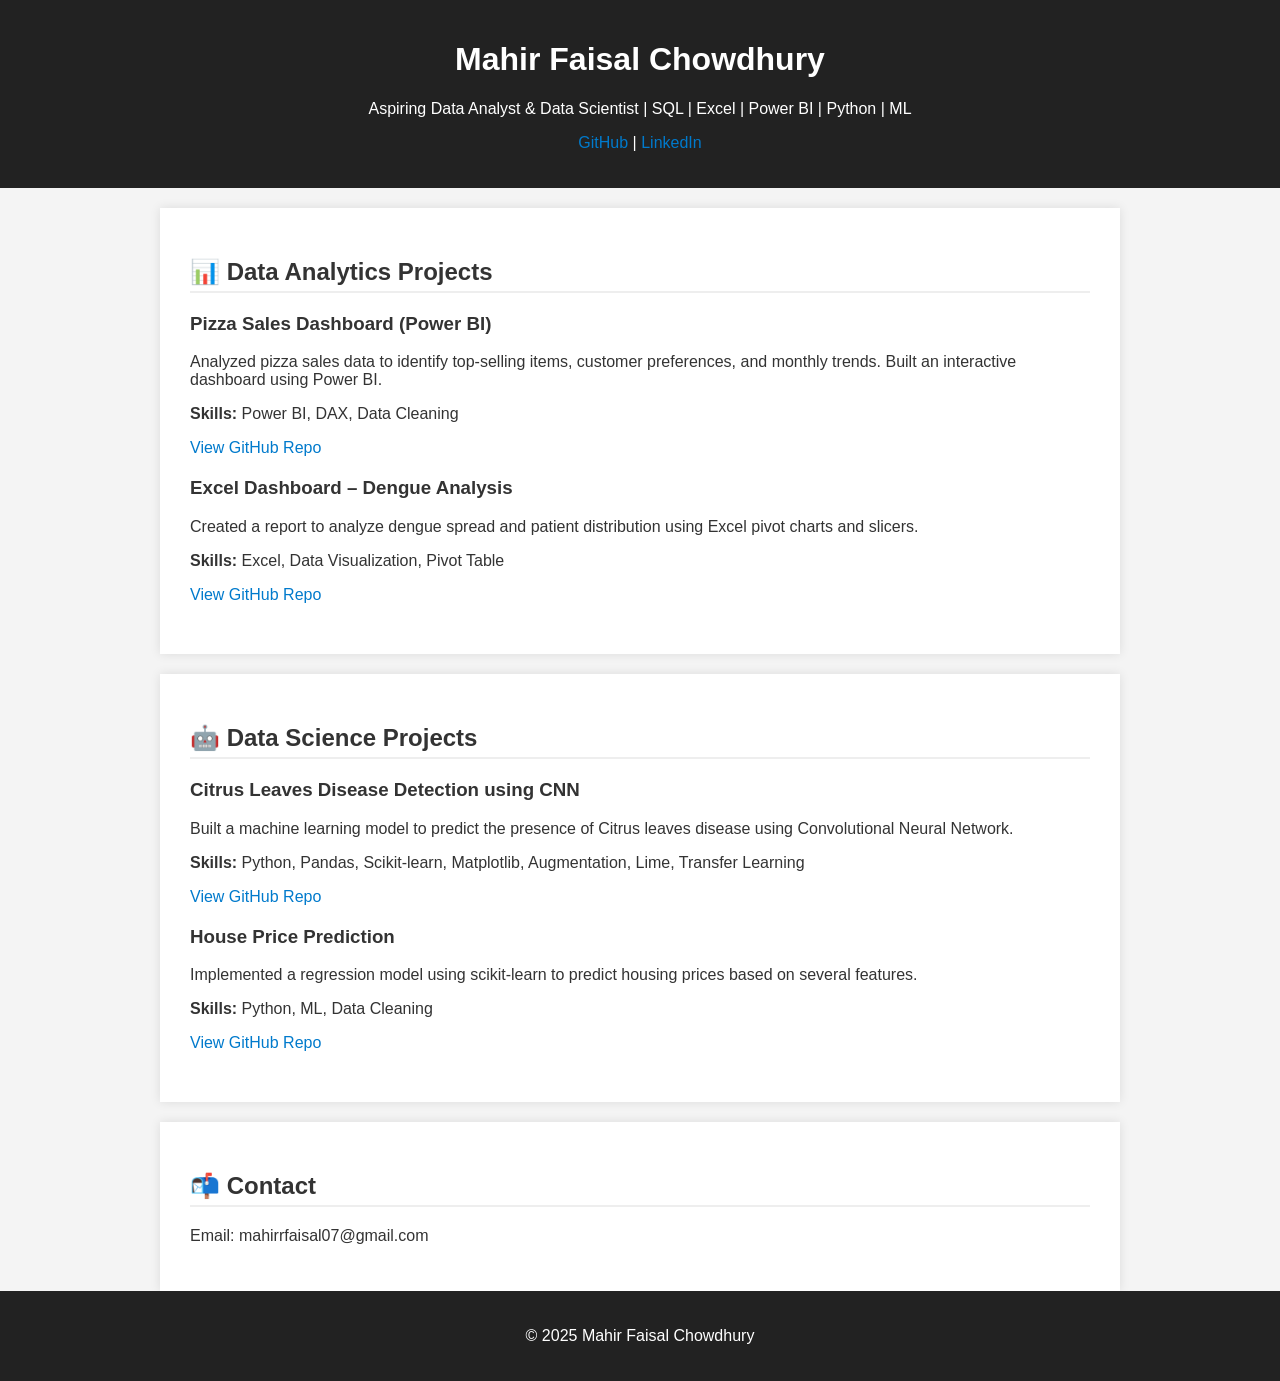
==== commit 6756bbb1: "Update index.html" ====
--- a/index.html
+++ b/index.html
@@ -1,5 +1,5 @@
 <!-- <h1> My Portfolio </h1> -->
-<!-- <!DOCTYPE html>
+<!DOCTYPE html>
 <html lang="en">
 <head>
     <meta charset="UTF-8">
@@ -104,27 +104,4 @@
         <p>© 2025 Mahir Faisal Chowdhury</p>
     </footer>
 </body>
-</html> -->
-
-
-
-<!DOCTYPE html><html><head><meta charSet="utf-8"/><meta http-equiv="X-UA-Compatible" content="IE=edge"/><meta name="viewport" content="width=device-width,initial-scale=1,minimum-scale=1,maximum-scale=1,user-scalable=no"/><meta name="description" content="Description"/><meta name="keywords" content="Keywords"/><link rel="manifest" href="/manifest.json"/><link href="../public/icons/16.png" rel="icon" type="image/png" sizes="16x16"/><link href="../public/icons/32.png" rel="icon" type="image/png" sizes="32x32"/><link rel="apple-touch-icon" href="../public/icons/16.png"/><link rel="apple-touch-icon" href="../public/icons/32.png"/><title>Portfolio | Sarowar Jahan</title><meta property="og:title" content="Portfolio | Sarowar Jahan"/><meta property="og:description" content="Portfolio | Sarowar Jahan"/><meta property="og:image" content="https://sarowar.vercel.app/assets/projects/Capture.JPG"/><meta property="og:type" content="website"/><meta property="twitter:card" content="summary_large_image"/><meta property="twitter:image" content="https://sarowar.vercel.app/assets/projects/Capture.JPG"/><meta name="next-head-count" content="17"/><link rel="shortcut icon" href="/assets/ai.svg"/><link rel="preconnect" href="https://fonts.googleapis.com"/><link rel="preconnect" href="https://fonts.gstatic.com"/><link rel="manifest" href="/manifest.json"/><link href="../public/icons/192.png" rel="icon" type="image/png" sizes="16x16"/><link href="../public/icons/192.png" rel="icon" type="image/png" sizes="32x32"/><link rel="apple-touch-icon" href="../public/icons/192.png"/><link rel="apple-touch-icon" href="../public/icons/192.png"/><meta name="theme-color" content="#ffd369"/><link rel="preconnect" href="https://fonts.gstatic.com" crossorigin /><link rel="preload" href="/_next/static/css/7cfc74e8d1f0751e.css" as="style" crossorigin=""/><link rel="stylesheet" href="/_next/static/css/7cfc74e8d1f0751e.css" crossorigin="" data-n-g=""/><noscript data-n-css=""></noscript><script defer="" crossorigin="" nomodule="" src="/_next/static/chunks/polyfills-c67a75d1b6f99dc8.js"></script><script src="/_next/static/chunks/webpack-d9200f403d381dcc.js" defer="" crossorigin=""></script><script src="/_next/static/chunks/framework-5429a50ba5373c56.js" defer="" crossorigin=""></script><script src="/_next/static/chunks/main-55df72225cc2e20b.js" defer="" crossorigin=""></script><script src="/_next/static/chunks/pages/_app-59ee129e025da6e0.js" defer="" crossorigin=""></script><script src="/_next/static/chunks/998-fd39234461e238f1.js" defer="" crossorigin=""></script><script src="/_next/static/chunks/pages/index-7018ad8d4dfd8f66.js" defer="" crossorigin=""></script><script src="/_next/static/xjlO5VP7LlIGtZKN2BDuP/_buildManifest.js" defer="" crossorigin=""></script><script src="/_next/static/xjlO5VP7LlIGtZKN2BDuP/_ssgManifest.js" defer="" crossorigin=""></script><style data-href="https://fonts.googleapis.com/css2?family=Montserrat:wght@100;200;300;400;600;700;800;900&display=swap">@font-face{font-family:'Montserrat';font-style:normal;font-weight:100;font-display:swap;src:url(https://fonts.gstatic.com/s/montserrat/v30/JTUHjIg1_i6t8kCHKm4532VJOt5-QNFgpCtr6Uw9.woff) format('woff')}@font-face{font-family:'Montserrat';font-style:normal;font-weight:200;font-display:swap;src:url(https://fonts.gstatic.com/s/montserrat/v30/JTUHjIg1_i6t8kCHKm4532VJOt5-QNFgpCvr6Ew9.woff) format('woff')}@font-face{font-family:'Montserrat';font-style:normal;font-weight:300;font-display:swap;src:url(https://fonts.gstatic.com/s/montserrat/v30/JTUHjIg1_i6t8kCHKm4532VJOt5-QNFgpCs16Ew9.woff) format('woff')}@font-face{font-family:'Montserrat';font-style:normal;font-weight:400;font-display:swap;src:url(https://fonts.gstatic.com/s/montserrat/v30/JTUHjIg1_i6t8kCHKm4532VJOt5-QNFgpCtr6Ew9.woff) format('woff')}@font-face{font-family:'Montserrat';font-style:normal;font-weight:600;font-display:swap;src:url(https://fonts.gstatic.com/s/montserrat/v30/JTUHjIg1_i6t8kCHKm4532VJOt5-QNFgpCu170w9.woff) format('woff')}@font-face{font-family:'Montserrat';font-style:normal;font-weight:700;font-display:swap;src:url(https://fonts.gstatic.com/s/montserrat/v30/JTUHjIg1_i6t8kCHKm4532VJOt5-QNFgpCuM70w9.woff) format('woff')}@font-face{font-family:'Montserrat';font-style:normal;font-weight:800;font-display:swap;src:url(https://fonts.gstatic.com/s/montserrat/v30/JTUHjIg1_i6t8kCHKm4532VJOt5-QNFgpCvr70w9.woff) format('woff')}@font-face{font-family:'Montserrat';font-style:normal;font-weight:900;font-display:swap;src:url(https://fonts.gstatic.com/s/montserrat/v30/JTUHjIg1_i6t8kCHKm4532VJOt5-QNFgpCvC70w9.woff) format('woff')}@font-face{font-family:'Montserrat';font-style:normal;font-weight:100;font-display:swap;src:url(https://fonts.gstatic.com/s/montserrat/v30/JTUSjIg1_i6t8kCHKm459WRhyyTh89ZNpQ.woff2) format('woff2');unicode-range:U+0460-052F,U+1C80-1C8A,U+20B4,U+2DE0-2DFF,U+A640-A69F,U+FE2E-FE2F}@font-face{font-family:'Montserrat';font-style:normal;font-weight:100;font-display:swap;src:url(https://fonts.gstatic.com/s/montserrat/v30/JTUSjIg1_i6t8kCHKm459W1hyyTh89ZNpQ.woff2) format('woff2');unicode-range:U+0301,U+0400-045F,U+0490-0491,U+04B0-04B1,U+2116}@font-face{font-family:'Montserrat';font-style:normal;font-weight:100;font-display:swap;src:url(https://fonts.gstatic.com/s/montserrat/v30/JTUSjIg1_i6t8kCHKm459WZhyyTh89ZNpQ.woff2) format('woff2');unicode-range:U+0102-0103,U+0110-0111,U+0128-0129,U+0168-0169,U+01A0-01A1,U+01AF-01B0,U+0300-0301,U+0303-0304,U+0308-0309,U+0323,U+0329,U+1EA0-1EF9,U+20AB}@font-face{font-family:'Montserrat';font-style:normal;font-weight:100;font-display:swap;src:url(https://fonts.gstatic.com/s/montserrat/v30/JTUSjIg1_i6t8kCHKm459WdhyyTh89ZNpQ.woff2) format('woff2');unicode-range:U+0100-02BA,U+02BD-02C5,U+02C7-02CC,U+02CE-02D7,U+02DD-02FF,U+0304,U+0308,U+0329,U+1D00-1DBF,U+1E00-1E9F,U+1EF2-1EFF,U+2020,U+20A0-20AB,U+20AD-20C0,U+2113,U+2C60-2C7F,U+A720-A7FF}@font-face{font-family:'Montserrat';font-style:normal;font-weight:100;font-display:swap;src:url(https://fonts.gstatic.com/s/montserrat/v30/JTUSjIg1_i6t8kCHKm459WlhyyTh89Y.woff2) format('woff2');unicode-range:U+0000-00FF,U+0131,U+0152-0153,U+02BB-02BC,U+02C6,U+02DA,U+02DC,U+0304,U+0308,U+0329,U+2000-206F,U+20AC,U+2122,U+2191,U+2193,U+2212,U+2215,U+FEFF,U+FFFD}@font-face{font-family:'Montserrat';font-style:normal;font-weight:200;font-display:swap;src:url(https://fonts.gstatic.com/s/montserrat/v30/JTUSjIg1_i6t8kCHKm459WRhyyTh89ZNpQ.woff2) format('woff2');unicode-range:U+0460-052F,U+1C80-1C8A,U+20B4,U+2DE0-2DFF,U+A640-A69F,U+FE2E-FE2F}@font-face{font-family:'Montserrat';font-style:normal;font-weight:200;font-display:swap;src:url(https://fonts.gstatic.com/s/montserrat/v30/JTUSjIg1_i6t8kCHKm459W1hyyTh89ZNpQ.woff2) format('woff2');unicode-range:U+0301,U+0400-045F,U+0490-0491,U+04B0-04B1,U+2116}@font-face{font-family:'Montserrat';font-style:normal;font-weight:200;font-display:swap;src:url(https://fonts.gstatic.com/s/montserrat/v30/JTUSjIg1_i6t8kCHKm459WZhyyTh89ZNpQ.woff2) format('woff2');unicode-range:U+0102-0103,U+0110-0111,U+0128-0129,U+0168-0169,U+01A0-01A1,U+01AF-01B0,U+0300-0301,U+0303-0304,U+0308-0309,U+0323,U+0329,U+1EA0-1EF9,U+20AB}@font-face{font-family:'Montserrat';font-style:normal;font-weight:200;font-display:swap;src:url(https://fonts.gstatic.com/s/montserrat/v30/JTUSjIg1_i6t8kCHKm459WdhyyTh89ZNpQ.woff2) format('woff2');unicode-range:U+0100-02BA,U+02BD-02C5,U+02C7-02CC,U+02CE-02D7,U+02DD-02FF,U+0304,U+0308,U+0329,U+1D00-1DBF,U+1E00-1E9F,U+1EF2-1EFF,U+2020,U+20A0-20AB,U+20AD-20C0,U+2113,U+2C60-2C7F,U+A720-A7FF}@font-face{font-family:'Montserrat';font-style:normal;font-weight:200;font-display:swap;src:url(https://fonts.gstatic.com/s/montserrat/v30/JTUSjIg1_i6t8kCHKm459WlhyyTh89Y.woff2) format('woff2');unicode-range:U+0000-00FF,U+0131,U+0152-0153,U+02BB-02BC,U+02C6,U+02DA,U+02DC,U+0304,U+0308,U+0329,U+2000-206F,U+20AC,U+2122,U+2191,U+2193,U+2212,U+2215,U+FEFF,U+FFFD}@font-face{font-family:'Montserrat';font-style:normal;font-weight:300;font-display:swap;src:url(https://fonts.gstatic.com/s/montserrat/v30/JTUSjIg1_i6t8kCHKm459WRhyyTh89ZNpQ.woff2) format('woff2');unicode-range:U+0460-052F,U+1C80-1C8A,U+20B4,U+2DE0-2DFF,U+A640-A69F,U+FE2E-FE2F}@font-face{font-family:'Montserrat';font-style:normal;font-weight:300;font-display:swap;src:url(https://fonts.gstatic.com/s/montserrat/v30/JTUSjIg1_i6t8kCHKm459W1hyyTh89ZNpQ.woff2) format('woff2');unicode-range:U+0301,U+0400-045F,U+0490-0491,U+04B0-04B1,U+2116}@font-face{font-family:'Montserrat';font-style:normal;font-weight:300;font-display:swap;src:url(https://fonts.gstatic.com/s/montserrat/v30/JTUSjIg1_i6t8kCHKm459WZhyyTh89ZNpQ.woff2) format('woff2');unicode-range:U+0102-0103,U+0110-0111,U+0128-0129,U+0168-0169,U+01A0-01A1,U+01AF-01B0,U+0300-0301,U+0303-0304,U+0308-0309,U+0323,U+0329,U+1EA0-1EF9,U+20AB}@font-face{font-family:'Montserrat';font-style:normal;font-weight:300;font-display:swap;src:url(https://fonts.gstatic.com/s/montserrat/v30/JTUSjIg1_i6t8kCHKm459WdhyyTh89ZNpQ.woff2) format('woff2');unicode-range:U+0100-02BA,U+02BD-02C5,U+02C7-02CC,U+02CE-02D7,U+02DD-02FF,U+0304,U+0308,U+0329,U+1D00-1DBF,U+1E00-1E9F,U+1EF2-1EFF,U+2020,U+20A0-20AB,U+20AD-20C0,U+2113,U+2C60-2C7F,U+A720-A7FF}@font-face{font-family:'Montserrat';font-style:normal;font-weight:300;font-display:swap;src:url(https://fonts.gstatic.com/s/montserrat/v30/JTUSjIg1_i6t8kCHKm459WlhyyTh89Y.woff2) format('woff2');unicode-range:U+0000-00FF,U+0131,U+0152-0153,U+02BB-02BC,U+02C6,U+02DA,U+02DC,U+0304,U+0308,U+0329,U+2000-206F,U+20AC,U+2122,U+2191,U+2193,U+2212,U+2215,U+FEFF,U+FFFD}@font-face{font-family:'Montserrat';font-style:normal;font-weight:400;font-display:swap;src:url(https://fonts.gstatic.com/s/montserrat/v30/JTUSjIg1_i6t8kCHKm459WRhyyTh89ZNpQ.woff2) format('woff2');unicode-range:U+0460-052F,U+1C80-1C8A,U+20B4,U+2DE0-2DFF,U+A640-A69F,U+FE2E-FE2F}@font-face{font-family:'Montserrat';font-style:normal;font-weight:400;font-display:swap;src:url(https://fonts.gstatic.com/s/montserrat/v30/JTUSjIg1_i6t8kCHKm459W1hyyTh89ZNpQ.woff2) format('woff2');unicode-range:U+0301,U+0400-045F,U+0490-0491,U+04B0-04B1,U+2116}@font-face{font-family:'Montserrat';font-style:normal;font-weight:400;font-display:swap;src:url(https://fonts.gstatic.com/s/montserrat/v30/JTUSjIg1_i6t8kCHKm459WZhyyTh89ZNpQ.woff2) format('woff2');unicode-range:U+0102-0103,U+0110-0111,U+0128-0129,U+0168-0169,U+01A0-01A1,U+01AF-01B0,U+0300-0301,U+0303-0304,U+0308-0309,U+0323,U+0329,U+1EA0-1EF9,U+20AB}@font-face{font-family:'Montserrat';font-style:normal;font-weight:400;font-display:swap;src:url(https://fonts.gstatic.com/s/montserrat/v30/JTUSjIg1_i6t8kCHKm459WdhyyTh89ZNpQ.woff2) format('woff2');unicode-range:U+0100-02BA,U+02BD-02C5,U+02C7-02CC,U+02CE-02D7,U+02DD-02FF,U+0304,U+0308,U+0329,U+1D00-1DBF,U+1E00-1E9F,U+1EF2-1EFF,U+2020,U+20A0-20AB,U+20AD-20C0,U+2113,U+2C60-2C7F,U+A720-A7FF}@font-face{font-family:'Montserrat';font-style:normal;font-weight:400;font-display:swap;src:url(https://fonts.gstatic.com/s/montserrat/v30/JTUSjIg1_i6t8kCHKm459WlhyyTh89Y.woff2) format('woff2');unicode-range:U+0000-00FF,U+0131,U+0152-0153,U+02BB-02BC,U+02C6,U+02DA,U+02DC,U+0304,U+0308,U+0329,U+2000-206F,U+20AC,U+2122,U+2191,U+2193,U+2212,U+2215,U+FEFF,U+FFFD}@font-face{font-family:'Montserrat';font-style:normal;font-weight:600;font-display:swap;src:url(https://fonts.gstatic.com/s/montserrat/v30/JTUSjIg1_i6t8kCHKm459WRhyyTh89ZNpQ.woff2) format('woff2');unicode-range:U+0460-052F,U+1C80-1C8A,U+20B4,U+2DE0-2DFF,U+A640-A69F,U+FE2E-FE2F}@font-face{font-family:'Montserrat';font-style:normal;font-weight:600;font-display:swap;src:url(https://fonts.gstatic.com/s/montserrat/v30/JTUSjIg1_i6t8kCHKm459W1hyyTh89ZNpQ.woff2) format('woff2');unicode-range:U+0301,U+0400-045F,U+0490-0491,U+04B0-04B1,U+2116}@font-face{font-family:'Montserrat';font-style:normal;font-weight:600;font-display:swap;src:url(https://fonts.gstatic.com/s/montserrat/v30/JTUSjIg1_i6t8kCHKm459WZhyyTh89ZNpQ.woff2) format('woff2');unicode-range:U+0102-0103,U+0110-0111,U+0128-0129,U+0168-0169,U+01A0-01A1,U+01AF-01B0,U+0300-0301,U+0303-0304,U+0308-0309,U+0323,U+0329,U+1EA0-1EF9,U+20AB}@font-face{font-family:'Montserrat';font-style:normal;font-weight:600;font-display:swap;src:url(https://fonts.gstatic.com/s/montserrat/v30/JTUSjIg1_i6t8kCHKm459WdhyyTh89ZNpQ.woff2) format('woff2');unicode-range:U+0100-02BA,U+02BD-02C5,U+02C7-02CC,U+02CE-02D7,U+02DD-02FF,U+0304,U+0308,U+0329,U+1D00-1DBF,U+1E00-1E9F,U+1EF2-1EFF,U+2020,U+20A0-20AB,U+20AD-20C0,U+2113,U+2C60-2C7F,U+A720-A7FF}@font-face{font-family:'Montserrat';font-style:normal;font-weight:600;font-display:swap;src:url(https://fonts.gstatic.com/s/montserrat/v30/JTUSjIg1_i6t8kCHKm459WlhyyTh89Y.woff2) format('woff2');unicode-range:U+0000-00FF,U+0131,U+0152-0153,U+02BB-02BC,U+02C6,U+02DA,U+02DC,U+0304,U+0308,U+0329,U+2000-206F,U+20AC,U+2122,U+2191,U+2193,U+2212,U+2215,U+FEFF,U+FFFD}@font-face{font-family:'Montserrat';font-style:normal;font-weight:700;font-display:swap;src:url(https://fonts.gstatic.com/s/montserrat/v30/JTUSjIg1_i6t8kCHKm459WRhyyTh89ZNpQ.woff2) format('woff2');unicode-range:U+0460-052F,U+1C80-1C8A,U+20B4,U+2DE0-2DFF,U+A640-A69F,U+FE2E-FE2F}@font-face{font-family:'Montserrat';font-style:normal;font-weight:700;font-display:swap;src:url(https://fonts.gstatic.com/s/montserrat/v30/JTUSjIg1_i6t8kCHKm459W1hyyTh89ZNpQ.woff2) format('woff2');unicode-range:U+0301,U+0400-045F,U+0490-0491,U+04B0-04B1,U+2116}@font-face{font-family:'Montserrat';font-style:normal;font-weight:700;font-display:swap;src:url(https://fonts.gstatic.com/s/montserrat/v30/JTUSjIg1_i6t8kCHKm459WZhyyTh89ZNpQ.woff2) format('woff2');unicode-range:U+0102-0103,U+0110-0111,U+0128-0129,U+0168-0169,U+01A0-01A1,U+01AF-01B0,U+0300-0301,U+0303-0304,U+0308-0309,U+0323,U+0329,U+1EA0-1EF9,U+20AB}@font-face{font-family:'Montserrat';font-style:normal;font-weight:700;font-display:swap;src:url(https://fonts.gstatic.com/s/montserrat/v30/JTUSjIg1_i6t8kCHKm459WdhyyTh89ZNpQ.woff2) format('woff2');unicode-range:U+0100-02BA,U+02BD-02C5,U+02C7-02CC,U+02CE-02D7,U+02DD-02FF,U+0304,U+0308,U+0329,U+1D00-1DBF,U+1E00-1E9F,U+1EF2-1EFF,U+2020,U+20A0-20AB,U+20AD-20C0,U+2113,U+2C60-2C7F,U+A720-A7FF}@font-face{font-family:'Montserrat';font-style:normal;font-weight:700;font-display:swap;src:url(https://fonts.gstatic.com/s/montserrat/v30/JTUSjIg1_i6t8kCHKm459WlhyyTh89Y.woff2) format('woff2');unicode-range:U+0000-00FF,U+0131,U+0152-0153,U+02BB-02BC,U+02C6,U+02DA,U+02DC,U+0304,U+0308,U+0329,U+2000-206F,U+20AC,U+2122,U+2191,U+2193,U+2212,U+2215,U+FEFF,U+FFFD}@font-face{font-family:'Montserrat';font-style:normal;font-weight:800;font-display:swap;src:url(https://fonts.gstatic.com/s/montserrat/v30/JTUSjIg1_i6t8kCHKm459WRhyyTh89ZNpQ.woff2) format('woff2');unicode-range:U+0460-052F,U+1C80-1C8A,U+20B4,U+2DE0-2DFF,U+A640-A69F,U+FE2E-FE2F}@font-face{font-family:'Montserrat';font-style:normal;font-weight:800;font-display:swap;src:url(https://fonts.gstatic.com/s/montserrat/v30/JTUSjIg1_i6t8kCHKm459W1hyyTh89ZNpQ.woff2) format('woff2');unicode-range:U+0301,U+0400-045F,U+0490-0491,U+04B0-04B1,U+2116}@font-face{font-family:'Montserrat';font-style:normal;font-weight:800;font-display:swap;src:url(https://fonts.gstatic.com/s/montserrat/v30/JTUSjIg1_i6t8kCHKm459WZhyyTh89ZNpQ.woff2) format('woff2');unicode-range:U+0102-0103,U+0110-0111,U+0128-0129,U+0168-0169,U+01A0-01A1,U+01AF-01B0,U+0300-0301,U+0303-0304,U+0308-0309,U+0323,U+0329,U+1EA0-1EF9,U+20AB}@font-face{font-family:'Montserrat';font-style:normal;font-weight:800;font-display:swap;src:url(https://fonts.gstatic.com/s/montserrat/v30/JTUSjIg1_i6t8kCHKm459WdhyyTh89ZNpQ.woff2) format('woff2');unicode-range:U+0100-02BA,U+02BD-02C5,U+02C7-02CC,U+02CE-02D7,U+02DD-02FF,U+0304,U+0308,U+0329,U+1D00-1DBF,U+1E00-1E9F,U+1EF2-1EFF,U+2020,U+20A0-20AB,U+20AD-20C0,U+2113,U+2C60-2C7F,U+A720-A7FF}@font-face{font-family:'Montserrat';font-style:normal;font-weight:800;font-display:swap;src:url(https://fonts.gstatic.com/s/montserrat/v30/JTUSjIg1_i6t8kCHKm459WlhyyTh89Y.woff2) format('woff2');unicode-range:U+0000-00FF,U+0131,U+0152-0153,U+02BB-02BC,U+02C6,U+02DA,U+02DC,U+0304,U+0308,U+0329,U+2000-206F,U+20AC,U+2122,U+2191,U+2193,U+2212,U+2215,U+FEFF,U+FFFD}@font-face{font-family:'Montserrat';font-style:normal;font-weight:900;font-display:swap;src:url(https://fonts.gstatic.com/s/montserrat/v30/JTUSjIg1_i6t8kCHKm459WRhyyTh89ZNpQ.woff2) format('woff2');unicode-range:U+0460-052F,U+1C80-1C8A,U+20B4,U+2DE0-2DFF,U+A640-A69F,U+FE2E-FE2F}@font-face{font-family:'Montserrat';font-style:normal;font-weight:900;font-display:swap;src:url(https://fonts.gstatic.com/s/montserrat/v30/JTUSjIg1_i6t8kCHKm459W1hyyTh89ZNpQ.woff2) format('woff2');unicode-range:U+0301,U+0400-045F,U+0490-0491,U+04B0-04B1,U+2116}@font-face{font-family:'Montserrat';font-style:normal;font-weight:900;font-display:swap;src:url(https://fonts.gstatic.com/s/montserrat/v30/JTUSjIg1_i6t8kCHKm459WZhyyTh89ZNpQ.woff2) format('woff2');unicode-range:U+0102-0103,U+0110-0111,U+0128-0129,U+0168-0169,U+01A0-01A1,U+01AF-01B0,U+0300-0301,U+0303-0304,U+0308-0309,U+0323,U+0329,U+1EA0-1EF9,U+20AB}@font-face{font-family:'Montserrat';font-style:normal;font-weight:900;font-display:swap;src:url(https://fonts.gstatic.com/s/montserrat/v30/JTUSjIg1_i6t8kCHKm459WdhyyTh89ZNpQ.woff2) format('woff2');unicode-range:U+0100-02BA,U+02BD-02C5,U+02C7-02CC,U+02CE-02D7,U+02DD-02FF,U+0304,U+0308,U+0329,U+1D00-1DBF,U+1E00-1E9F,U+1EF2-1EFF,U+2020,U+20A0-20AB,U+20AD-20C0,U+2113,U+2C60-2C7F,U+A720-A7FF}@font-face{font-family:'Montserrat';font-style:normal;font-weight:900;font-display:swap;src:url(https://fonts.gstatic.com/s/montserrat/v30/JTUSjIg1_i6t8kCHKm459WlhyyTh89Y.woff2) format('woff2');unicode-range:U+0000-00FF,U+0131,U+0152-0153,U+02BB-02BC,U+02C6,U+02DA,U+02DC,U+0304,U+0308,U+0329,U+2000-206F,U+20AC,U+2122,U+2191,U+2193,U+2212,U+2215,U+FEFF,U+FFFD}</style><style data-href="https://fonts.googleapis.com/css2?family=Source+Code+Pro&display=swap">@font-face{font-family:'Source Code Pro';font-style:normal;font-weight:400;font-display:swap;src:url(https://fonts.gstatic.com/s/sourcecodepro/v30/HI_diYsKILxRpg3hIP6sJ7fM7PqPMcMnZFqUwX28DMyQhM0.woff) format('woff')}@font-face{font-family:'Source Code Pro';font-style:normal;font-weight:400;font-display:swap;src:url(https://fonts.gstatic.com/s/sourcecodepro/v30/HI_diYsKILxRpg3hIP6sJ7fM7PqPMcMnZFqUwX28DMyQtMRrSlcZZJmOpwVS.woff) format('woff');unicode-range:U+0460-052F,U+1C80-1C8A,U+20B4,U+2DE0-2DFF,U+A640-A69F,U+FE2E-FE2F}@font-face{font-family:'Source Code Pro';font-style:normal;font-weight:400;font-display:swap;src:url(https://fonts.gstatic.com/s/sourcecodepro/v30/HI_diYsKILxRpg3hIP6sJ7fM7PqPMcMnZFqUwX28DMyQtM1rSlcZZJmOpwVS.woff) format('woff');unicode-range:U+0301,U+0400-045F,U+0490-0491,U+04B0-04B1,U+2116}@font-face{font-family:'Source Code Pro';font-style:normal;font-weight:400;font-display:swap;src:url(https://fonts.gstatic.com/s/sourcecodepro/v30/HI_diYsKILxRpg3hIP6sJ7fM7PqPMcMnZFqUwX28DMyQtMVrSlcZZJmOpwVS.woff) format('woff');unicode-range:U+1F00-1FFF}@font-face{font-family:'Source Code Pro';font-style:normal;font-weight:400;font-display:swap;src:url(https://fonts.gstatic.com/s/sourcecodepro/v30/HI_diYsKILxRpg3hIP6sJ7fM7PqPMcMnZFqUwX28DMyQtMprSlcZZJmOpwVS.woff) format('woff');unicode-range:U+0370-0377,U+037A-037F,U+0384-038A,U+038C,U+038E-03A1,U+03A3-03FF}@font-face{font-family:'Source Code Pro';font-style:normal;font-weight:400;font-display:swap;src:url(https://fonts.gstatic.com/s/sourcecodepro/v30/HI_diYsKILxRpg3hIP6sJ7fM7PqPMcMnZFqUwX28DMyQtMZrSlcZZJmOpwVS.woff) format('woff');unicode-range:U+0102-0103,U+0110-0111,U+0128-0129,U+0168-0169,U+01A0-01A1,U+01AF-01B0,U+0300-0301,U+0303-0304,U+0308-0309,U+0323,U+0329,U+1EA0-1EF9,U+20AB}@font-face{font-family:'Source Code Pro';font-style:normal;font-weight:400;font-display:swap;src:url(https://fonts.gstatic.com/s/sourcecodepro/v30/HI_diYsKILxRpg3hIP6sJ7fM7PqPMcMnZFqUwX28DMyQtMdrSlcZZJmOpwVS.woff) format('woff');unicode-range:U+0100-02BA,U+02BD-02C5,U+02C7-02CC,U+02CE-02D7,U+02DD-02FF,U+0304,U+0308,U+0329,U+1D00-1DBF,U+1E00-1E9F,U+1EF2-1EFF,U+2020,U+20A0-20AB,U+20AD-20C0,U+2113,U+2C60-2C7F,U+A720-A7FF}@font-face{font-family:'Source Code Pro';font-style:normal;font-weight:400;font-display:swap;src:url(https://fonts.gstatic.com/s/sourcecodepro/v30/HI_diYsKILxRpg3hIP6sJ7fM7PqPMcMnZFqUwX28DMyQtMlrSlcZZJmOpw.woff) format('woff');unicode-range:U+0000-00FF,U+0131,U+0152-0153,U+02BB-02BC,U+02C6,U+02DA,U+02DC,U+0304,U+0308,U+0329,U+2000-206F,U+20AC,U+2122,U+2191,U+2193,U+2212,U+2215,U+FEFF,U+FFFD}</style><style data-href="https://fonts.googleapis.com/css2?family=Quicksand:wght@300;400;500;600;700&display=swap">@font-face{font-family:'Quicksand';font-style:normal;font-weight:300;font-display:swap;src:url(https://fonts.gstatic.com/s/quicksand/v36/6xK-dSZaM9iE8KbpRA_LJ3z8mH9BOJvgkKEo18I.woff) format('woff')}@font-face{font-family:'Quicksand';font-style:normal;font-weight:400;font-display:swap;src:url(https://fonts.gstatic.com/s/quicksand/v36/6xK-dSZaM9iE8KbpRA_LJ3z8mH9BOJvgkP8o18I.woff) format('woff')}@font-face{font-family:'Quicksand';font-style:normal;font-weight:500;font-display:swap;src:url(https://fonts.gstatic.com/s/quicksand/v36/6xK-dSZaM9iE8KbpRA_LJ3z8mH9BOJvgkM0o18I.woff) format('woff')}@font-face{font-family:'Quicksand';font-style:normal;font-weight:600;font-display:swap;src:url(https://fonts.gstatic.com/s/quicksand/v36/6xK-dSZaM9iE8KbpRA_LJ3z8mH9BOJvgkCEv18I.woff) format('woff')}@font-face{font-family:'Quicksand';font-style:normal;font-weight:700;font-display:swap;src:url(https://fonts.gstatic.com/s/quicksand/v36/6xK-dSZaM9iE8KbpRA_LJ3z8mH9BOJvgkBgv18I.woff) format('woff')}@font-face{font-family:'Quicksand';font-style:normal;font-weight:300;font-display:swap;src:url(https://fonts.gstatic.com/s/quicksand/v36/6xKtdSZaM9iE8KbpRA_hJFQNYuDyP7bh.woff2) format('woff2');unicode-range:U+0102-0103,U+0110-0111,U+0128-0129,U+0168-0169,U+01A0-01A1,U+01AF-01B0,U+0300-0301,U+0303-0304,U+0308-0309,U+0323,U+0329,U+1EA0-1EF9,U+20AB}@font-face{font-family:'Quicksand';font-style:normal;font-weight:300;font-display:swap;src:url(https://fonts.gstatic.com/s/quicksand/v36/6xKtdSZaM9iE8KbpRA_hJVQNYuDyP7bh.woff2) format('woff2');unicode-range:U+0100-02BA,U+02BD-02C5,U+02C7-02CC,U+02CE-02D7,U+02DD-02FF,U+0304,U+0308,U+0329,U+1D00-1DBF,U+1E00-1E9F,U+1EF2-1EFF,U+2020,U+20A0-20AB,U+20AD-20C0,U+2113,U+2C60-2C7F,U+A720-A7FF}@font-face{font-family:'Quicksand';font-style:normal;font-weight:300;font-display:swap;src:url(https://fonts.gstatic.com/s/quicksand/v36/6xKtdSZaM9iE8KbpRA_hK1QNYuDyPw.woff2) format('woff2');unicode-range:U+0000-00FF,U+0131,U+0152-0153,U+02BB-02BC,U+02C6,U+02DA,U+02DC,U+0304,U+0308,U+0329,U+2000-206F,U+20AC,U+2122,U+2191,U+2193,U+2212,U+2215,U+FEFF,U+FFFD}@font-face{font-family:'Quicksand';font-style:normal;font-weight:400;font-display:swap;src:url(https://fonts.gstatic.com/s/quicksand/v36/6xKtdSZaM9iE8KbpRA_hJFQNYuDyP7bh.woff2) format('woff2');unicode-range:U+0102-0103,U+0110-0111,U+0128-0129,U+0168-0169,U+01A0-01A1,U+01AF-01B0,U+0300-0301,U+0303-0304,U+0308-0309,U+0323,U+0329,U+1EA0-1EF9,U+20AB}@font-face{font-family:'Quicksand';font-style:normal;font-weight:400;font-display:swap;src:url(https://fonts.gstatic.com/s/quicksand/v36/6xKtdSZaM9iE8KbpRA_hJVQNYuDyP7bh.woff2) format('woff2');unicode-range:U+0100-02BA,U+02BD-02C5,U+02C7-02CC,U+02CE-02D7,U+02DD-02FF,U+0304,U+0308,U+0329,U+1D00-1DBF,U+1E00-1E9F,U+1EF2-1EFF,U+2020,U+20A0-20AB,U+20AD-20C0,U+2113,U+2C60-2C7F,U+A720-A7FF}@font-face{font-family:'Quicksand';font-style:normal;font-weight:400;font-display:swap;src:url(https://fonts.gstatic.com/s/quicksand/v36/6xKtdSZaM9iE8KbpRA_hK1QNYuDyPw.woff2) format('woff2');unicode-range:U+0000-00FF,U+0131,U+0152-0153,U+02BB-02BC,U+02C6,U+02DA,U+02DC,U+0304,U+0308,U+0329,U+2000-206F,U+20AC,U+2122,U+2191,U+2193,U+2212,U+2215,U+FEFF,U+FFFD}@font-face{font-family:'Quicksand';font-style:normal;font-weight:500;font-display:swap;src:url(https://fonts.gstatic.com/s/quicksand/v36/6xKtdSZaM9iE8KbpRA_hJFQNYuDyP7bh.woff2) format('woff2');unicode-range:U+0102-0103,U+0110-0111,U+0128-0129,U+0168-0169,U+01A0-01A1,U+01AF-01B0,U+0300-0301,U+0303-0304,U+0308-0309,U+0323,U+0329,U+1EA0-1EF9,U+20AB}@font-face{font-family:'Quicksand';font-style:normal;font-weight:500;font-display:swap;src:url(https://fonts.gstatic.com/s/quicksand/v36/6xKtdSZaM9iE8KbpRA_hJVQNYuDyP7bh.woff2) format('woff2');unicode-range:U+0100-02BA,U+02BD-02C5,U+02C7-02CC,U+02CE-02D7,U+02DD-02FF,U+0304,U+0308,U+0329,U+1D00-1DBF,U+1E00-1E9F,U+1EF2-1EFF,U+2020,U+20A0-20AB,U+20AD-20C0,U+2113,U+2C60-2C7F,U+A720-A7FF}@font-face{font-family:'Quicksand';font-style:normal;font-weight:500;font-display:swap;src:url(https://fonts.gstatic.com/s/quicksand/v36/6xKtdSZaM9iE8KbpRA_hK1QNYuDyPw.woff2) format('woff2');unicode-range:U+0000-00FF,U+0131,U+0152-0153,U+02BB-02BC,U+02C6,U+02DA,U+02DC,U+0304,U+0308,U+0329,U+2000-206F,U+20AC,U+2122,U+2191,U+2193,U+2212,U+2215,U+FEFF,U+FFFD}@font-face{font-family:'Quicksand';font-style:normal;font-weight:600;font-display:swap;src:url(https://fonts.gstatic.com/s/quicksand/v36/6xKtdSZaM9iE8KbpRA_hJFQNYuDyP7bh.woff2) format('woff2');unicode-range:U+0102-0103,U+0110-0111,U+0128-0129,U+0168-0169,U+01A0-01A1,U+01AF-01B0,U+0300-0301,U+0303-0304,U+0308-0309,U+0323,U+0329,U+1EA0-1EF9,U+20AB}@font-face{font-family:'Quicksand';font-style:normal;font-weight:600;font-display:swap;src:url(https://fonts.gstatic.com/s/quicksand/v36/6xKtdSZaM9iE8KbpRA_hJVQNYuDyP7bh.woff2) format('woff2');unicode-range:U+0100-02BA,U+02BD-02C5,U+02C7-02CC,U+02CE-02D7,U+02DD-02FF,U+0304,U+0308,U+0329,U+1D00-1DBF,U+1E00-1E9F,U+1EF2-1EFF,U+2020,U+20A0-20AB,U+20AD-20C0,U+2113,U+2C60-2C7F,U+A720-A7FF}@font-face{font-family:'Quicksand';font-style:normal;font-weight:600;font-display:swap;src:url(https://fonts.gstatic.com/s/quicksand/v36/6xKtdSZaM9iE8KbpRA_hK1QNYuDyPw.woff2) format('woff2');unicode-range:U+0000-00FF,U+0131,U+0152-0153,U+02BB-02BC,U+02C6,U+02DA,U+02DC,U+0304,U+0308,U+0329,U+2000-206F,U+20AC,U+2122,U+2191,U+2193,U+2212,U+2215,U+FEFF,U+FFFD}@font-face{font-family:'Quicksand';font-style:normal;font-weight:700;font-display:swap;src:url(https://fonts.gstatic.com/s/quicksand/v36/6xKtdSZaM9iE8KbpRA_hJFQNYuDyP7bh.woff2) format('woff2');unicode-range:U+0102-0103,U+0110-0111,U+0128-0129,U+0168-0169,U+01A0-01A1,U+01AF-01B0,U+0300-0301,U+0303-0304,U+0308-0309,U+0323,U+0329,U+1EA0-1EF9,U+20AB}@font-face{font-family:'Quicksand';font-style:normal;font-weight:700;font-display:swap;src:url(https://fonts.gstatic.com/s/quicksand/v36/6xKtdSZaM9iE8KbpRA_hJVQNYuDyP7bh.woff2) format('woff2');unicode-range:U+0100-02BA,U+02BD-02C5,U+02C7-02CC,U+02CE-02D7,U+02DD-02FF,U+0304,U+0308,U+0329,U+1D00-1DBF,U+1E00-1E9F,U+1EF2-1EFF,U+2020,U+20A0-20AB,U+20AD-20C0,U+2113,U+2C60-2C7F,U+A720-A7FF}@font-face{font-family:'Quicksand';font-style:normal;font-weight:700;font-display:swap;src:url(https://fonts.gstatic.com/s/quicksand/v36/6xKtdSZaM9iE8KbpRA_hK1QNYuDyPw.woff2) format('woff2');unicode-range:U+0000-00FF,U+0131,U+0152-0153,U+02BB-02BC,U+02C6,U+02DA,U+02DC,U+0304,U+0308,U+0329,U+2000-206F,U+20AC,U+2122,U+2191,U+2193,U+2212,U+2215,U+FEFF,U+FFFD}</style></head><body><div id="__next"><div class="ai-pre-loader ai-pre-loader-enabled"><div class="ai-pre-loader-boarder"></div><div class="ai-pre-loader-container"><div class="ai-afzal-imdad "><div class="ai-afzal-imdad-parallax ai_svg_K1"><svg version="1.2" fill="none" xmlns="http://www.w3.org/2000/svg" viewBox="0 0 1000 1000" width="1000" height="1000"><title>K1</title><g id="Folder 1" fill="inherit"><path id="Shape 4" class="s0" d="m527 307l48-62-8 50-3 22-7 31-35 184-14 80v67 34l-12-40 5-115z"></path></g><path id="Layer 2" fill="none" class="s1" d="m0 0h1000v1000h-1000z"></path></svg></div><div class="ai-afzal-imdad-parallax ai_svg_K2"><svg version="1.2" fill="none" xmlns="http://www.w3.org/2000/svg" viewBox="0 0 1000 1000" width="1000" height="1000"><title>K2</title><g id="Folder 1" fill="inherit"><path id="Shape 5" class="s0" d="m633 384l182-108-297 294-182 199-54 49 85-106 111-129 86-96z"></path></g><path id="Layer 2" fill="none" class="s1" d="m0 0h1000v1000h-1000z"></path></svg></div><div class="ai-afzal-imdad-parallax ai_svg_K3"><svg version="1.2" fill="none" xmlns="http://www.w3.org/2000/svg" viewBox="0 0 1000 1000" width="1000" height="1000"><title>K3</title><g id="Folder 1" fill="inherit"><path id="Shape 6" class="s0" d="m185 338l188 67 105 148 35 50 249 210 52 113-348-338-147-125-123-102z"></path></g><path id="Layer 2" fill="none" class="s1" d="m0 0h1000v1000h-1000z"></path></svg></div></div></div></div><div><div style="top:0;left:0" class="ai-cursor-line-box"><div class="ai-cursor-line-right-1"></div><div class="ai-cursor-line-bottom-1"></div></div></div><div class="ai-top-scrolled"><div class="ai-top-scrolled-highlight" style="transform:translateX(-100%)"></div></div><div></div><header class="ai-header"><div class="ai-header-container"><div><div class="ai-logo-bg"><img alt="Sarowar Jahan" loading="lazy" width="60" height="60" decoding="async" data-nimg="1" style="color:transparent" srcSet="/_next/image?url=%2Fassets%2Fprofile.jpg&amp;w=64&amp;q=75 1x, /_next/image?url=%2Fassets%2Fprofile.jpg&amp;w=128&amp;q=75 2x" src="/_next/image?url=%2Fassets%2Fprofile.jpg&amp;w=128&amp;q=75"/></div></div><div class="d-flex"><div><button class="ai-button-md mx-3 mx-lg-5">Resume | CV</button></div><div class="ai-header-menu false"><svg class="ai-hamburger-icon" width="30" height="30" version="1.1" id="Layer_1" xmlns="http://www.w3.org/2000/svg" xmlns:xlink="http://www.w3.org/1999/xlink" x="0px" y="0px" viewBox="0 0 512 512" xml:space="preserve"><g><path d="M36.57,73.14h182.86c20.21,0,36.57,16.36,36.57,36.57c0,20.18-16.36,36.57-36.57,36.57H36.57  C16.39,146.29,0,129.89,0,109.71C0,89.5,16.39,73.14,36.57,73.14z M292.57,365.71h182.86c20.21,0,36.57,16.36,36.57,36.57  c0,20.18-16.36,36.57-36.57,36.57H292.57c-20.18,0-36.57-16.39-36.57-36.57C256,382.07,272.39,365.71,292.57,365.71z M36.57,219.43  h438.86c20.21,0,36.57,16.36,36.57,36.57c0,20.18-16.36,36.57-36.57,36.57H36.57C16.39,292.57,0,276.18,0,256  C0,235.79,16.39,219.43,36.57,219.43z"></path></g></svg><div style="width:620px;height:620px" class="ai-hamburger"><div class="flex-center"><div class="flex-center"><div style="width:140px;height:140px;z-index:7" class="ai-hamburger-item"><div class="ai-hamburger-item-bg" style="opacity:1.2000000000000002"></div><div style="height:70px;display:flex;align-items:flex-end;transform:rotate(26.742857142857147deg);transform-origin:6px  0px 0;position:absolute">H</div><div style="height:70px;display:flex;align-items:flex-end;transform:rotate(13.371428571428574deg);transform-origin:6px  0px 0;position:absolute">o</div><div style="height:70px;display:flex;align-items:flex-end;transform:rotate(0deg);transform-origin:6px  0px 0;position:absolute">m</div><div style="height:70px;display:flex;align-items:flex-end;transform:rotate(-13.371428571428574deg);transform-origin:6px  0px 0;position:absolute">e</div></div></div><div class="flex-center"><div style="width:220px;height:220px;z-index:6" class="ai-hamburger-item"><div class="ai-hamburger-item-bg" style="opacity:1.0857142857142859"></div><div style="height:110px;display:flex;align-items:flex-end;transform:rotate(29.781818181818185deg);transform-origin:6px  0px 0;position:absolute">M</div><div style="height:110px;display:flex;align-items:flex-end;transform:rotate(21.272727272727273deg);transform-origin:6px  0px 0;position:absolute">y</div><div style="height:110px;display:flex;align-items:flex-end;transform:rotate(12.763636363636365deg);transform-origin:6px  0px 0;position:absolute"> </div><div style="height:110px;display:flex;align-items:flex-end;transform:rotate(4.254545454545455deg);transform-origin:6px  0px 0;position:absolute">S</div><div style="height:110px;display:flex;align-items:flex-end;transform:rotate(-4.254545454545455deg);transform-origin:6px  0px 0;position:absolute">e</div><div style="height:110px;display:flex;align-items:flex-end;transform:rotate(-12.763636363636365deg);transform-origin:6px  0px 0;position:absolute">l</div><div style="height:110px;display:flex;align-items:flex-end;transform:rotate(-21.272727272727273deg);transform-origin:6px  0px 0;position:absolute">f</div></div></div><div class="flex-center"><div style="width:300px;height:300px;z-index:5" class="ai-hamburger-item"><div class="ai-hamburger-item-bg" style="opacity:0.9714285714285715"></div><div style="height:150px;display:flex;align-items:flex-end;transform:rotate(31.200000000000003deg);transform-origin:6px  0px 0;position:absolute">E</div><div style="height:150px;display:flex;align-items:flex-end;transform:rotate(24.96deg);transform-origin:6px  0px 0;position:absolute">x</div><div style="height:150px;display:flex;align-items:flex-end;transform:rotate(18.72deg);transform-origin:6px  0px 0;position:absolute">p</div><div style="height:150px;display:flex;align-items:flex-end;transform:rotate(12.48deg);transform-origin:6px  0px 0;position:absolute">e</div><div style="height:150px;display:flex;align-items:flex-end;transform:rotate(6.24deg);transform-origin:6px  0px 0;position:absolute">r</div><div style="height:150px;display:flex;align-items:flex-end;transform:rotate(0deg);transform-origin:6px  0px 0;position:absolute">i</div><div style="height:150px;display:flex;align-items:flex-end;transform:rotate(-6.24deg);transform-origin:6px  0px 0;position:absolute">e</div><div style="height:150px;display:flex;align-items:flex-end;transform:rotate(-12.48deg);transform-origin:6px  0px 0;position:absolute">n</div><div style="height:150px;display:flex;align-items:flex-end;transform:rotate(-18.72deg);transform-origin:6px  0px 0;position:absolute">c</div><div style="height:150px;display:flex;align-items:flex-end;transform:rotate(-24.96deg);transform-origin:6px  0px 0;position:absolute">e</div></div></div><div class="flex-center"><div style="width:380px;height:380px;z-index:4" class="ai-hamburger-item"><div class="ai-hamburger-item-bg" style="opacity:0.8571428571428572"></div><div style="height:190px;display:flex;align-items:flex-end;transform:rotate(22.16842105263158deg);transform-origin:6px  0px 0;position:absolute">E</div><div style="height:190px;display:flex;align-items:flex-end;transform:rotate(17.242105263157896deg);transform-origin:6px  0px 0;position:absolute">d</div><div style="height:190px;display:flex;align-items:flex-end;transform:rotate(12.31578947368421deg);transform-origin:6px  0px 0;position:absolute">u</div><div style="height:190px;display:flex;align-items:flex-end;transform:rotate(7.389473684210527deg);transform-origin:6px  0px 0;position:absolute">c</div><div style="height:190px;display:flex;align-items:flex-end;transform:rotate(2.463157894736842deg);transform-origin:6px  0px 0;position:absolute">a</div><div style="height:190px;display:flex;align-items:flex-end;transform:rotate(-2.463157894736842deg);transform-origin:6px  0px 0;position:absolute">t</div><div style="height:190px;display:flex;align-items:flex-end;transform:rotate(-7.389473684210527deg);transform-origin:6px  0px 0;position:absolute">i</div><div style="height:190px;display:flex;align-items:flex-end;transform:rotate(-12.31578947368421deg);transform-origin:6px  0px 0;position:absolute">o</div><div style="height:190px;display:flex;align-items:flex-end;transform:rotate(-17.242105263157896deg);transform-origin:6px  0px 0;position:absolute">n</div></div></div><div class="flex-center"><div style="width:460px;height:460px;z-index:3" class="ai-hamburger-item"><div class="ai-hamburger-item-bg" style="opacity:0.7428571428571429"></div><div style="height:230px;display:flex;align-items:flex-end;transform:rotate(14.243478260869567deg);transform-origin:6px  0px 0;position:absolute">M</div><div style="height:230px;display:flex;align-items:flex-end;transform:rotate(10.173913043478262deg);transform-origin:6px  0px 0;position:absolute">y</div><div style="height:230px;display:flex;align-items:flex-end;transform:rotate(6.104347826086958deg);transform-origin:6px  0px 0;position:absolute"> </div><div style="height:230px;display:flex;align-items:flex-end;transform:rotate(2.0347826086956524deg);transform-origin:6px  0px 0;position:absolute">W</div><div style="height:230px;display:flex;align-items:flex-end;transform:rotate(-2.0347826086956524deg);transform-origin:6px  0px 0;position:absolute">o</div><div style="height:230px;display:flex;align-items:flex-end;transform:rotate(-6.104347826086958deg);transform-origin:6px  0px 0;position:absolute">r</div><div style="height:230px;display:flex;align-items:flex-end;transform:rotate(-10.173913043478262deg);transform-origin:6px  0px 0;position:absolute">k</div></div></div><div class="flex-center"><div style="width:540px;height:540px;z-index:2" class="ai-hamburger-item"><div class="ai-hamburger-item-bg" style="opacity:0.6285714285714286"></div><div style="height:270px;display:flex;align-items:flex-end;transform:rotate(12.133333333333333deg);transform-origin:6px  0px 0;position:absolute">R</div><div style="height:270px;display:flex;align-items:flex-end;transform:rotate(8.666666666666668deg);transform-origin:6px  0px 0;position:absolute">e</div><div style="height:270px;display:flex;align-items:flex-end;transform:rotate(5.2deg);transform-origin:6px  0px 0;position:absolute">v</div><div style="height:270px;display:flex;align-items:flex-end;transform:rotate(1.7333333333333334deg);transform-origin:6px  0px 0;position:absolute">i</div><div style="height:270px;display:flex;align-items:flex-end;transform:rotate(-1.7333333333333334deg);transform-origin:6px  0px 0;position:absolute">e</div><div style="height:270px;display:flex;align-items:flex-end;transform:rotate(-5.2deg);transform-origin:6px  0px 0;position:absolute">w</div><div style="height:270px;display:flex;align-items:flex-end;transform:rotate(-8.666666666666668deg);transform-origin:6px  0px 0;position:absolute">s</div></div></div><div class="flex-center"><div style="width:620px;height:620px;z-index:1" class="ai-hamburger-item"><div class="ai-hamburger-item-bg" style="opacity:0.5142857142857143"></div><div style="height:310px;display:flex;align-items:flex-end;transform:rotate(10.567741935483872deg);transform-origin:6px  0px 0;position:absolute">C</div><div style="height:310px;display:flex;align-items:flex-end;transform:rotate(7.548387096774194deg);transform-origin:6px  0px 0;position:absolute">o</div><div style="height:310px;display:flex;align-items:flex-end;transform:rotate(4.529032258064516deg);transform-origin:6px  0px 0;position:absolute">n</div><div style="height:310px;display:flex;align-items:flex-end;transform:rotate(1.5096774193548388deg);transform-origin:6px  0px 0;position:absolute">t</div><div style="height:310px;display:flex;align-items:flex-end;transform:rotate(-1.5096774193548388deg);transform-origin:6px  0px 0;position:absolute">a</div><div style="height:310px;display:flex;align-items:flex-end;transform:rotate(-4.529032258064516deg);transform-origin:6px  0px 0;position:absolute">c</div><div style="height:310px;display:flex;align-items:flex-end;transform:rotate(-7.548387096774194deg);transform-origin:6px  0px 0;position:absolute">t</div></div></div></div></div></div></div></div></header><div class="ai-side-elements"><div class="ai-side-elements-container ai-side-elements-left"><div class="ai-side-elements-item"><svg width="20" height="20" xmlns="http://www.w3.org/2000/svg" role="img" viewBox="0 0 24 24" fill="none" stroke="currentColor" stroke-width="2" stroke-linecap="round" stroke-linejoin="round" class="feather feather-github"><title>GitHub</title><path d="M9 19c-5 1.5-5-2.5-7-3m14 6v-3.87a3.37 3.37 0 0 0-.94-2.61c3.14-.35 6.44-1.54 6.44-7A5.44 5.44 0 0 0 20 4.77 5.07 5.07 0 0 0 19.91 1S18.73.65 16 2.48a13.38 13.38 0 0 0-7 0C6.27.65 5.09 1 5.09 1A5.07 5.07 0 0 0 5 4.77a5.44 5.44 0 0 0-1.5 3.78c0 5.42 3.3 6.61 6.44 7A3.37 3.37 0 0 0 9 18.13V22"></path></svg></div><div class="ai-side-elements-item"><svg width="20" height="20" xmlns="http://www.w3.org/2000/svg" role="img" viewBox="0 0 24 24" fill="none" stroke="currentColor" stroke-width="2" stroke-linecap="round" stroke-linejoin="round" class="feather feather-instagram"><title>Instagram</title><rect x="2" y="2" width="20" height="20" rx="5" ry="5"></rect><path d="M16 11.37A4 4 0 1 1 12.63 8 4 4 0 0 1 16 11.37z"></path><line x1="17.5" y1="6.5" x2="17.51" y2="6.5"></line></svg></div><div class="ai-side-elements-item"><svg width="20" height="20" xmlns="http://www.w3.org/2000/svg" role="img" viewBox="0 0 24 24" fill="currentColor" stroke="none" class="feather feather-medium"><title>Medium</title><path d="M2.16 6.16c.063-.615-.17-1.22-.625-1.643v-.12h5.034l3.894 8.49L14.95 4.4h5.036v.12a2.166 2.166 0 0 0-.58 1.638v12.072a2.167 2.167 0 0 0 .58 1.638v.12H13.47v-.12a2.175 2.175 0 0 0 .611-1.638V9.04l-4.798 10.618h-.366L3.33 9.041v8.41a2.957 2.957 0 0 0 .808 2.32c.305.305.7.537 1.12.68v.12H.148v-.12a2.163 2.163 0 0 0 1.156-.68 2.99 2.99 0 0 0 .852-2.32V6.16z"></path></svg></div><div class="ai-side-elements-item"><svg width="20" height="20" xmlns="http://www.w3.org/2000/svg" role="img" viewBox="0 0 24 24" fill="none" stroke="currentColor" stroke-width="2" stroke-linecap="round" stroke-linejoin="round" class="feather feather-linkedin"><title>LinkedIn</title><path d="M16 8a6 6 0 0 1 6 6v7h-4v-7a2 2 0 0 0-2-2 2 2 0 0 0-2 2v7h-4v-7a6 6 0 0 1 6-6z"></path><rect x="2" y="9" width="4" height="12"></rect><circle cx="4" cy="4" r="2"></circle></svg></div><div class="ai-side-elements-line"></div></div><div class="ai-side-elements-container ai-side-elements-right"><div class="ai-side-elements-item"><div class="ai-side-elements-text">sarowar.jahan@g.bracu.ac.bd</div></div><div class="ai-side-elements-line"></div></div></div><div id="home" class="view-element"><div class="ai-outer"><div class="container"><div class="ai-outer-container d-flex justify-content-between align-items-center"><div class="ai-outer-text"><div class="ai-outer-heading">Hello, I&#x27;m</div><div class="ai-outer-heading">Sarowar Jahan,</div><div class="ai-outer-heading2">A Data Scientist</div><div class="ai-outer-description">I’m a Data Scientist and MLOps professional skilled in machine learning, advanced data analytics, and scalable model deployment. With hands-on experience in transforming complex data into strategic insights, I bring a passion for leveraging technology to solve challenging business problems. From data preprocessing to production, I specialize in delivering end-to-end solutions that drive impactful, data-driven decisions.</div><div class="ai-outer-contact"><button class="ai-button">Let&#x27;s Connect!</button></div></div><div class="ai-outer-gooery"><div class="canvas-ripples-container"><canvas class="ripples-canvas"></canvas><div class="canvas-instructions">Move your mouse around to create ripples</div></div></div></div></div></div></div><div id="my-self" class="view-element"><div class="ai-myself"><div class="ai-myself-settings-icon"><svg xmlns="http://www.w3.org/2000/svg" id="Layer_1" data-name="Layer 1" viewBox="0 0 68 66"><defs></defs><title>kubernetes_icons</title><path class="cls-1" d="M62.94206,39.30176c-.14868-.03428-.361-.09292-.50677-.11977a14.71841,14.71841,0,0,0-1.67107-.13464,16.2992,16.2992,0,0,1-3.12656-.513,1.9597,1.9597,0,0,1-.75169-.75665l-.70378-.20486A22.64869,22.64869,0,0,0,52.55176,21.8852c.18008-.16356.52123-.46547.61746-.55427a1.3787,1.3787,0,0,1,.32711-.98712,16.31266,16.31266,0,0,1,2.59252-1.82141,14.49625,14.49625,0,0,0,1.44845-.845c.11234-.08343.266-.2156.3837-.30977a1.752,1.752,0,1,0-2.17083-2.72592c-.11894.09376-.28085.21684-.38658.30853a14.45744,14.45744,0,0,0-1.15191,1.2184,16.32712,16.32712,0,0,1-2.35008,2.12622,1.937,1.937,0,0,1-1.05732.11482l-.66331.47373a22.84364,22.84364,0,0,0-14.46885-6.99116c-.01611-.2317-.03594-.65133-.04213-.77812a1.38116,1.38116,0,0,1-.56873-.87147,16.32741,16.32741,0,0,1,.19743-3.16207,14.50184,14.50184,0,0,0,.23748-1.657c.00537-.14043-.00289-.34446-.00289-.496a1.752,1.752,0,1,0-3.48629.00165c0,.01652.00372.03221.00413.04873-.00165.14456-.00867.31968-.00413.44607a14.652,14.652,0,0,0,.2379,1.65826,16.30436,16.30436,0,0,1,.19412,3.16124,1.90033,1.90033,0,0,1-.56584.90121l-.0413.73765a22.73722,22.73722,0,0,0-3.15133.48447A22.42237,22.42237,0,0,0,17.292,18.87347q-.318-.21931-.63027-.44689a1.37655,1.37655,0,0,1-1.035-.10036,16.2653,16.2653,0,0,1-2.35008-2.12332,14.55977,14.55977,0,0,0-1.147-1.21841c-.10614-.09086-.26846-.21476-.38741-.30976a2.07752,2.07752,0,0,0-1.2151-.45845,1.67933,1.67933,0,0,0-1.389.6154,1.84744,1.84744,0,0,0,.42871,2.5698l.02685.019c.114.09334.25442.21271.36015.28994a14.56165,14.56165,0,0,0,1.44515.84586,16.25954,16.25954,0,0,1,2.5921,1.82224,1.937,1.937,0,0,1,.35066,1.00529l.558.49892a22.5562,22.5562,0,0,0-3.5565,15.72485l-.7298.21229a2.41,2.41,0,0,1-.74921.75458,16.26839,16.26839,0,0,1-3.12449.515,14.56589,14.56589,0,0,0-1.67231.13464c-.13382.02478-.31967.07187-.46547.10821l-.01528.00331-.02478.00743a1.74955,1.74955,0,1,0,.77441,3.39667l.026-.00413c.01156-.00248.02147-.00826.033-.01032.14373-.03305.32463-.06732.451-.10161a14.69936,14.69936,0,0,0,1.56368-.59929,16.32534,16.32534,0,0,1,3.039-.89418,1.933,1.933,0,0,1,1.002.354l.76-.1301A22.68377,22.68377,0,0,0,22.26389,53.90444l-.31761.76a1.72965,1.72965,0,0,1,.15571.98587,17.02778,17.02778,0,0,1-1.57773,2.83495,14.53108,14.53108,0,0,0-.93466,1.3927c-.06939.13134-.15736.33248-.22386.47a1.75037,1.75037,0,1,0,3.14762,1.49348l.00289-.00331V61.834c.06608-.1363.15984-.31514.2156-.44276a14.4168,14.4168,0,0,0,.503-1.59755,12.191,12.191,0,0,1,1.34975-3.13151,1.4167,1.4167,0,0,1,.75128-.36676l.39525-.71452a22.55783,22.55783,0,0,0,16.08541.04089c.11069.19742.3172.57492.37171.67033a1.37739,1.37739,0,0,1,.89006.54105,16.23426,16.23426,0,0,1,1.19692,2.93078,14.5697,14.5697,0,0,0,.50595,1.59755c.05658.12886.14869.30976.2156.44688a1.75119,1.75119,0,1,0,3.15133-1.48975c-.0665-.13753-.15819-.33868-.22716-.46919A14.48039,14.48039,0,0,0,46.98634,58.46a16.26143,16.26143,0,0,1-1.54552-2.76722,1.36873,1.36873,0,0,1,.13382-1.02842,5.99541,5.99541,0,0,1-.29035-.70337A22.683,22.683,0,0,0,55.3322,41.3206c.22551.03593.61828.10449.74591.13051a1.37823,1.37823,0,0,1,.97472-.36222,16.30543,16.30543,0,0,1,3.03981.89418,14.511,14.511,0,0,0,1.56452.60384c.126.033.30563.06443.45018.09623.012.00331.02272.00826.03428.01157l.02478.00372a1.74955,1.74955,0,1,0,.77565-3.39667ZM46.38,21.54735l-7.44961,5.28126-.026-.01239a1.53767,1.53767,0,0,1-2.44218-1.17214L36.454,25.64,35.93645,16.511a18.11083,18.11083,0,0,1,10.44317,5.03634ZM32.3465,31.554h2.80357L36.893,33.733l-.6249,2.71766-2.51776,1.21179-2.52519-1.21427-.62614-2.7189ZM29.709,16.83068a18.45074,18.45074,0,0,1,1.85982-.31967l-.51833,9.143-.038.01817A1.53643,1.53643,0,0,1,28.574,26.85009l-.01446.00826L21.0616,21.542A17.95264,17.95264,0,0,1,29.709,16.83068ZM18.3427,24.95888l6.84536,6.12258-.00743.03717a1.53642,1.53642,0,0,1-.60383,2.64125l-.007.02974-8.77458,2.5318a17.9473,17.9473,0,0,1,2.5475-11.36213ZM27.508,41.22354,24.0217,49.64787A18.04728,18.04728,0,0,1,16.779,40.58295l8.99677-1.52817.01529.02024a1.5097,1.5097,0,0,1,.3015-.02685A1.53642,1.53642,0,0,1,27.482,41.18968ZM37.79875,52.057a18.02283,18.02283,0,0,1-9.836-.50512l4.42466-8.001h.00744a1.53849,1.53849,0,0,1,2.70816-.00247h.033l4.43582,8.0142q-.86362.28828-1.77309.49521Zm5.71659-2.37527-3.52222-8.51024.01073-.01528a1.5385,1.5385,0,0,1,.74467-1.992,1.522,1.522,0,0,1,.58856-.15282,1.48213,1.48213,0,0,1,.35312.026l.01529-.019,9.0769,1.53395a17.97868,17.97868,0,0,1-7.267,9.12977Zm8.2203-13.39005-8.81877-2.54006-.00826-.03717a1.53849,1.53849,0,0,1-.603-2.64125l-.0033-.01776L49.10966,24.963A18.288,18.288,0,0,1,51.73521,36.2921Z"></path></svg></div><div class="container"><div data-aos="fade-down-left" class="ai-myself-container"><div data-aos="zoom-in-right" class="ai-views-title-container "><div class="ai-views-title-text ">My Portfolio</div><div class="ai-views-title-line-container"><div class="ai-views-title-line "></div></div></div><div class="row justify-content-center"><div class="col-12 col-md-8"><div class=""><div data-aos="zoom-in-left" class="ai-myself-paragraph">
-        Hello! My name is Mahir Faisal Chowdhury. I am a dedicated Data Scientist and MLOps professional with a strong foundation in data science, machine learning, and software development. Since starting my journey in tech, I have been driven by a passion for transforming data into actionable insights and using technology to solve complex problems.
-        </div><div data-aos="zoom-in-left" class="ai-myself-paragraph">
-        My expertise spans across various domains, including data analysis, machine learning model development, and end-to-end MLOps pipelines. With experience at organizations like BAT Bangladesh, BRAC University, and ioSys Bangladesh, I have honed my skills in using advanced algorithms, managing large datasets, and delivering impactful business solutions.
-        </div><div data-aos="zoom-in-left" class="ai-myself-paragraph">
-        In addition to my data science work, I am deeply committed to continuous learning and innovation. I enjoy collaborating with cross-functional teams, sharing knowledge, and staying updated with the latest advancements in machine learning and data science to enhance model accuracy and efficiency.
-        </div><div data-aos="zoom-in-left" class="ai-myself-paragraph">
-        Outside of work, I am passionate about research and education. During my time at BRAC University, I contributed to research projects in Machine Vision, collaborating with talented individuals to push the boundaries of what’s possible in computer vision.
-        </div><div data-aos="zoom-in-left" class="ai-myself-paragraph">
-        I thrive in environments where I can take on challenging projects, explore new technologies, and contribute to meaningful change. I believe that every new challenge is an opportunity to learn, grow, and make a lasting impact.
-        </div><div data-aos="zoom-in-left" class="ai-myself-paragraph">
-        Over the years, I have developed proficiency in a wide range of technologies, tools, and programming languages that enable me to deliver high-quality results. I am always open to new opportunities and collaborations, so feel free to reach out and connect!
-        </div><div class="ai-myself-list-parent row"><div class="col"><div data-aos="zoom-in-left" class="ai-myself-skill">Python</div><div data-aos="zoom-in-left" class="ai-myself-skill">SQL</div><div data-aos="zoom-in-left" class="ai-myself-skill">Azure</div><div data-aos="zoom-in-left" class="ai-myself-skill">Power BI</div><div data-aos="zoom-in-left" class="ai-myself-skill">TensorFlow</div><div data-aos="zoom-in-left" class="ai-myself-skill">PyTorch</div></div><div class="col"><div data-aos="zoom-in-left" class="ai-myself-skill">Machine Learning</div><div data-aos="zoom-in-left" class="ai-myself-skill">Data Science</div><div data-aos="zoom-in-left" class="ai-myself-skill">Deep Learning</div><div data-aos="zoom-in-left" class="ai-myself-skill">MLOps</div><div data-aos="zoom-in-left" class="ai-myself-skill">Data Visualization</div><div data-aos="zoom-in-left" class="ai-myself-skill">Big Data</div></div></div></div></div><div class="col-12 col-md-4 mt-5 mt-md-0"><div data-aos="zoom-in-right" class="ai-myself-profile-wrapper d-flex justify-content-center"><div class="ai-hover-image ai-myself-profile-parent"><div class="ai-hover-image-border undefined"></div><div class="ai-hover-image-filter undefined"></div><img alt="/assets/profile.jpg" class="ai-hover-profile ai-myself-profile" src="/assets/profile.jpg"/></div></div></div></div></div></div></div></div><div id="experience" class="view-element"><div class="ai-works"><div class="container h100per-min100vh d-flex justify-content-center"><div data-aos="fade-down-left" class="ai-works-container"><div data-aos="zoom-in-right" class="ai-views-title-container "><div class="ai-views-title-text ">My Work Experiences</div><div class="ai-views-title-line-container"><div class="ai-views-title-line "></div></div></div><div><div class="ai-works-tab"><div class="ai-works-left-border"><div style="transform:translateY(0px)" class="ai-works-left-border-selection"></div></div><div class="ai-works-tab-left"><div data-aos="zoom-in-left"><div class="ai-works-tab-left-button ai-works-tab-left-button-selected">BAT Bangladesh</div></div><div data-aos="zoom-in-left"><div class="ai-works-tab-left-button ">BRAC University</div></div><div data-aos="zoom-in-left"><div class="ai-works-tab-left-button ">LEAD Academy</div></div><div data-aos="zoom-in-left"><div class="ai-works-tab-left-button ">ioSys Bangladesh</div></div><div data-aos="zoom-in-left"><div class="ai-works-tab-left-button ">ICT Division</div></div><div data-aos="zoom-in-left"><div class="ai-works-tab-left-button ">The Daily Observer</div></div><div data-aos="zoom-in-left"><div class="ai-works-tab-left-button ">Bangla Wikipedia</div></div></div><div class="ai-works-tab-right"><div data-aos="zoom-in-right" class="ai-works-tab-right-title">Data Analyst IDT @ BAT Bangladesh</div><div data-aos="zoom-in-right" class="ai-works-tab-right-duration">Onsite | April 2024 - Present · 8 mos</div><div data-aos="zoom-in-right" class="ai-works-tab-right-list"><div class="ai-works-tab-right-list-item">Data Science Algorithm Implementation: Utilize advanced data science algorithms, such as clustering, classification, regression, and deep learning models, to derive actionable insights from structured and unstructured data.</div><div class="ai-works-tab-right-list-item">Machine Learning Model Development: Design, develop, and implement machine learning models to solve complex business problems, focusing on predictive analytics, recommendation systems, and optimization algorithms.</div><div class="ai-works-tab-right-list-item">End-to-End Model Deployment: Manage the full machine learning pipeline from data preprocessing and model training to validation and deployment in production environments, ensuring scalability and reliability.</div><div class="ai-works-tab-right-list-item">Advanced Analytics for Business Insights: Analyze and interpret complex datasets to provide strategic insights, supporting key business functions like marketing, sales, and supply chain.</div><div class="ai-works-tab-right-list-item">Cross-Functional Collaboration: Collaborate with stakeholders across departments to integrate machine learning solutions into business processes, enhancing decision-making with data-driven insights.</div><div class="ai-works-tab-right-list-item">Continuous Learning and Innovation: Stay abreast of the latest developments in machine learning and data science, actively integrating new methodologies to enhance model accuracy and efficiency.</div></div><div data-aos="zoom-in-right" class="ai-works-tab-right-title">Associate Software Developer @ BAT Bangladesh</div><div data-aos="zoom-in-right" class="ai-works-tab-right-duration">Onsite | October 2022 - March 2024 · 1 yr 7 mos</div><div data-aos="zoom-in-right" class="ai-works-tab-right-list"><div class="ai-works-tab-right-list-item">Developed and deployed 31 solutions, saving over 11,000 man-hours annually across departments.</div><div class="ai-works-tab-right-list-item">Bridged communication between IT, business stakeholders, and management throughout the software lifecycle.</div><div class="ai-works-tab-right-list-item">Automated models and deployed custom applications using .NET, PHP, Power Platform, and UiPath RPA.</div><div class="ai-works-tab-right-list-item">Gathered requirements and translated business needs into technical specifications and solutions.</div></div></div></div></div></div></div></div></div><div id="certifications" class="view-element"><div class="ai-certifications"><div class="container p-3"><div class="ai-certifications-top-background"></div><div class="ai-certifications-container"><div data-aos="zoom-in-right" class="ai-views-title-container "><div class="ai-views-title-text ">Education</div><div class="ai-views-title-line-container"><div class="ai-views-title-line "></div></div></div><div><div class="row"><div data-aos="zoom-out-right" class="ai-certifications-item m-0 p-1
-            col-12 col-lg-4"><div class="ai-item-body p-4"><div class="ai-item-head"><div style="background-image:url(/assets/aws.png)" class="ai-item-logo"></div><div class="ai-item-share"></div></div><div class="flex-1"><div class="ai-item-title">University of Dhaka</div><div class="ai-item-platform">Master of Science, Information Technology</div></div><div class="ai-item-date">2023-2024</div></div></div><div data-aos="zoom-out-left" class="ai-certifications-item m-0 p-1
-            col-12 col-lg-4"><div class="ai-item-body p-4"><div class="ai-item-head"><div style="background-image:url(/assets/worldquant.png)" class="ai-item-logo"></div><div class="ai-item-share"></div></div><div class="flex-1"><div class="ai-item-title">WorldQuant University</div><div class="ai-item-platform">Applied Data Science - SPARK Program</div></div><div class="ai-item-date">August 2024 - December 2024</div></div></div><div data-aos="zoom-out-left" class="ai-certifications-item m-0 p-1
-            col-12 col-lg-4"><div class="ai-item-body p-4"><div class="ai-item-head"><div style="background-image:url(/assets/brac.png)" class="ai-item-logo"></div><div class="ai-item-share"></div></div><div class="flex-1"><div class="ai-item-title">BRAC University</div><div class="ai-item-platform">Bachelor of Science - Computer Science &amp; Engineering</div></div><div class="ai-item-date">2018 - 2022</div></div></div><div data-aos="zoom-out-right" class="ai-certifications-item m-0 p-1
-            col-12 col-lg-4"><div class="ai-item-body p-4"><div class="ai-item-head"><div style="background-image:url(/assets/notredame.png)" class="ai-item-logo"></div><div class="ai-item-share"></div></div><div class="flex-1"><div class="ai-item-title">Notre Dame College</div><div class="ai-item-platform">Higher Secondary</div></div><div class="ai-item-date"></div></div></div><div data-aos="zoom-out-left" class="ai-certifications-item m-0 p-1
-            col-12 col-lg-4"><div class="ai-item-body p-4"><div class="ai-item-head"><div style="background-image:url(/assets/ideal.png)" class="ai-item-logo"></div><div class="ai-item-share"></div></div><div class="flex-1"><div class="ai-item-title">Ideal School and College</div><div class="ai-item-platform">Secondary School Certificate</div></div><div class="ai-item-date"></div></div></div></div></div></div></div></div></div><div id="my-work" class="view-element"><div class="ai-projects"><div class="container"><div class="ai-projects-container"><div data-aos="zoom-in-right" class="ai-views-title-container "><div class="ai-views-title-text ">Few of My Achievements out of 82</div><div class="ai-views-title-line-container"><div class="ai-views-title-line "></div></div></div><div class="row justify-content-center"><div class="ai-projects-single"><div class="row"><div class="col-6 d-none d-lg-block"><div class=""><div class="ai-window-screen ai-projects-image-container ai-projects-image-container-right"><div class="ai-taskbar"><div class="ai-circles"><div class="ai-circle ai-circle1"></div><div class="ai-circle ai-circle2"></div><div class="ai-circle ai-circle3"></div></div><div class="ai-url"><div class="ai-url-box">https://sarowar.vercel.app</div></div></div><div><div class="ai-hover-image undefined"><div class="ai-hover-image-filter undefined"></div><img alt="/assets/projects/declinica.png" class="ai-hover-profile ai-image" src="/assets/projects/declinica.png"/></div></div></div></div></div><div class="col-12 col-lg-6 d-flex align-items-center order-first"><div data-aos="fade-down-right" class="ai-projects-text-side ai-projects-text-side-right"><div data-aos="zoom-in-right" class="ai-projects-text-featured">Featured Project</div><div data-aos="zoom-in-right" class="ai-projects-text-title">Personal Achievements</div><div data-aos="zoom-in-right" class="ai-projects-text-description">
-                I have achieved a remarkable total of 82 awards across various domains, showcasing my dedication, versatility, and commitment to excellence.
-            <div class="mt-4 d-block d-lg-none"><div class="ai-window-screen ai-text-image-container"><div class="ai-taskbar"><div class="ai-circles"><div class="ai-circle ai-circle1"></div><div class="ai-circle ai-circle2"></div><div class="ai-circle ai-circle3"></div></div><div class="ai-url"><div class="ai-url-box">https://sarowar.vercel.app</div></div></div><div><div class="ai-hover-image undefined"><div class="ai-hover-image-filter undefined"></div><img alt="/assets/projects/declinica.png" class="ai-hover-profile ai-image" src="/assets/projects/declinica.png"/></div></div></div></div></div><div data-aos="zoom-in-right" class="ai-projects-text-tecs">Programming Contests  | <!-- -->Hackathons  | <!-- -->Business Competitions  | <!-- -->Robotics  | <!-- -->Research  | <!-- -->Athletics </div></div></div></div></div><div class="ai-projects-single"><div class="row"><div class="col-6 d-none d-lg-block"><div class=""><div class="ai-window-screen ai-projects-image-container ai-projects-image-container-left"><div class="ai-taskbar"><div class="ai-circles"><div class="ai-circle ai-circle1"></div><div class="ai-circle ai-circle2"></div><div class="ai-circle ai-circle3"></div></div><div class="ai-url"><div class="ai-url-box">https://sarowar.vercel.app</div></div></div><div><div class="ai-hover-image undefined"><div class="ai-hover-image-filter undefined"></div><img alt="/assets/projects/big.gif" class="ai-hover-profile ai-image" src="/assets/projects/big.gif"/></div></div></div></div></div><div class="col-12 col-lg-6 d-flex align-items-center "><div data-aos="fade-down-left" class="ai-projects-text-side ai-projects-text-side-left"><div data-aos="zoom-in-left" class="ai-projects-text-featured">Winner - Bangabondhu Innovation Grant</div><div data-aos="zoom-in-left" class="ai-projects-text-title">Alo - Smart Autonomous Solar Window</div><div data-aos="zoom-in-left" class="ai-projects-text-description">&quot;Alo&quot; is an innovative and portable solar energy solution aimed at providing accessible and sustainable energy for everyone, especially underserved populations. This intelligent system combines IoT and Bluetooth technology to create a compact, efficient, and cost-effective solar panel that addresses the limitations of traditional solar solutions.<div class="mt-4 d-block d-lg-none"><div class="ai-window-screen ai-text-image-container"><div class="ai-taskbar"><div class="ai-circles"><div class="ai-circle ai-circle1"></div><div class="ai-circle ai-circle2"></div><div class="ai-circle ai-circle3"></div></div><div class="ai-url"><div class="ai-url-box">https://sarowar.vercel.app</div></div></div><div><div class="ai-hover-image undefined"><div class="ai-hover-image-filter undefined"></div><img alt="/assets/projects/big.gif" class="ai-hover-profile ai-image" src="/assets/projects/big.gif"/></div></div></div></div></div><div data-aos="zoom-in-left" class="ai-projects-text-tecs">IoT  | <!-- -->Bluetooth  | <!-- -->Embedded System  | <!-- -->Sustainable Technology </div></div></div></div></div><div class="ai-projects-single"><div class="row"><div class="col-6 d-none d-lg-block"><div class=""><div class="ai-window-screen ai-projects-image-container ai-projects-image-container-right"><div class="ai-taskbar"><div class="ai-circles"><div class="ai-circle ai-circle1"></div><div class="ai-circle ai-circle2"></div><div class="ai-circle ai-circle3"></div></div><div class="ai-url"><div class="ai-url-box">https://sarowar.vercel.app</div></div></div><div><div class="ai-hover-image undefined"><div class="ai-hover-image-filter undefined"></div><img alt="/assets/projects/PIAIC.png" class="ai-hover-profile ai-image" src="/assets/projects/PIAIC.png"/></div></div></div></div></div><div class="col-12 col-lg-6 d-flex align-items-center order-first"><div data-aos="fade-down-right" class="ai-projects-text-side ai-projects-text-side-right"><div data-aos="zoom-in-right" class="ai-projects-text-featured">Runner Up - 8th Student Global Awards</div><div data-aos="zoom-in-right" class="ai-projects-text-title">Non-Invasive Medical Device Enabled with IoT and Cloud Computing for Community Clinics</div><div data-aos="zoom-in-right" class="ai-projects-text-description">This project involves developing a non-invasive medical device with IoT,AI, Data Prediction Algorithms, Bio-Medical Sensors community clinics, powered by IoT and Machine Learning. The goal is to provide accessible and affordable healthcare diagnostics in remote and under-resourced areas, reducing the need for costly and invasive medical procedures.<div class="mt-4 d-block d-lg-none"><div class="ai-window-screen ai-text-image-container"><div class="ai-taskbar"><div class="ai-circles"><div class="ai-circle ai-circle1"></div><div class="ai-circle ai-circle2"></div><div class="ai-circle ai-circle3"></div></div><div class="ai-url"><div class="ai-url-box">https://sarowar.vercel.app</div></div></div><div><div class="ai-hover-image undefined"><div class="ai-hover-image-filter undefined"></div><img alt="/assets/projects/PIAIC.png" class="ai-hover-profile ai-image" src="/assets/projects/PIAIC.png"/></div></div></div></div></div><div data-aos="zoom-in-right" class="ai-projects-text-tecs">IoT  | <!-- -->Machine Learning  | <!-- -->Bio-Medical Technology  | <!-- -->Cloud Computing </div></div></div></div></div><div class="ai-projects-single"><div class="row"><div class="col-6 d-none d-lg-block"><div class=""><div class="ai-window-screen ai-projects-image-container ai-projects-image-container-left"><div class="ai-taskbar"><div class="ai-circles"><div class="ai-circle ai-circle1"></div><div class="ai-circle ai-circle2"></div><div class="ai-circle ai-circle3"></div></div><div class="ai-url"><div class="ai-url-box">https://sarowar.vercel.app</div></div></div><div><div class="ai-hover-image undefined"><div class="ai-hover-image-filter undefined"></div><img alt="/assets/projects/digitalplattform.png" class="ai-hover-profile ai-image" src="/assets/projects/digitalplattform.png"/></div></div></div></div></div><div class="col-12 col-lg-6 d-flex align-items-center "><div data-aos="fade-down-left" class="ai-projects-text-side ai-projects-text-side-left"><div data-aos="zoom-in-left" class="ai-projects-text-featured">SKitto Hackathon</div><div data-aos="zoom-in-left" class="ai-projects-text-title">Smart IVR | Automated Interactive Voice Response with AI NLP Virtual Agent</div><div data-aos="zoom-in-left" class="ai-projects-text-description"> This IVR system is designed to streamline and enhance customer interaction by leveraging Natural Language Processing (NLP) and Artificial Intelligence. The system is capable of understanding and responding to a wide range of customer inquiries, significantly reducing the need for human intervention in customer service<div class="mt-4 d-block d-lg-none"><div class="ai-window-screen ai-text-image-container"><div class="ai-taskbar"><div class="ai-circles"><div class="ai-circle ai-circle1"></div><div class="ai-circle ai-circle2"></div><div class="ai-circle ai-circle3"></div></div><div class="ai-url"><div class="ai-url-box">https://sarowar.vercel.app</div></div></div><div><div class="ai-hover-image undefined"><div class="ai-hover-image-filter undefined"></div><img alt="/assets/projects/digitalplattform.png" class="ai-hover-profile ai-image" src="/assets/projects/digitalplattform.png"/></div></div></div></div></div><div data-aos="zoom-in-left" class="ai-projects-text-tecs">Django  | <!-- -->Machine Learning - NLP  | <!-- -->Air Base  | <!-- -->AWS </div></div></div></div></div><div class="ai-projects-single"><div class="row"><div class="col-6 d-none d-lg-block"><div class=""><div class="ai-window-screen ai-projects-image-container ai-projects-image-container-right"><div class="ai-taskbar"><div class="ai-circles"><div class="ai-circle ai-circle1"></div><div class="ai-circle ai-circle2"></div><div class="ai-circle ai-circle3"></div></div><div class="ai-url"><div class="ai-url-box">https://sarowar.vercel.app</div></div></div><div><div class="ai-hover-image undefined"><div class="ai-hover-image-filter undefined"></div><img alt="/assets/projects/rolazdoro.png" class="ai-hover-profile ai-image" src="/assets/projects/rolazdoro.png"/></div></div></div></div></div><div class="col-12 col-lg-6 d-flex align-items-center order-first"><div data-aos="fade-down-right" class="ai-projects-text-side ai-projects-text-side-right"><div data-aos="zoom-in-right" class="ai-projects-text-featured">Runner Up - Champions of Earth Season 3</div><div data-aos="zoom-in-right" class="ai-projects-text-title">EcoFuel - CO₂ Conversion to CNG and Diesel</div><div data-aos="zoom-in-right" class="ai-projects-text-description"> This project focuses on an innovative approach to reducing carbon emissions by converting carbon dioxide (CO₂) into compressed natural gas (CNG) and diesel through a process known as Combustion Methanation. By capturing CO₂ emissions and transforming them into usable fuel, this project offers a sustainable solution to combat climate change and reduce dependency on fossil fuels.<div class="mt-4 d-block d-lg-none"><div class="ai-window-screen ai-text-image-container"><div class="ai-taskbar"><div class="ai-circles"><div class="ai-circle ai-circle1"></div><div class="ai-circle ai-circle2"></div><div class="ai-circle ai-circle3"></div></div><div class="ai-url"><div class="ai-url-box">https://sarowar.vercel.app</div></div></div><div><div class="ai-hover-image undefined"><div class="ai-hover-image-filter undefined"></div><img alt="/assets/projects/rolazdoro.png" class="ai-hover-profile ai-image" src="/assets/projects/rolazdoro.png"/></div></div></div></div></div><div data-aos="zoom-in-right" class="ai-projects-text-tecs">Combustion Methanation  | <!-- -->Carbon Capture  | <!-- -->Renewable Energy  | <!-- -->Environmental Technology </div></div></div></div></div><div class="ai-projects-single"><div class="row"><div class="col-6 d-none d-lg-block"><div class=""><div class="ai-window-screen ai-projects-image-container ai-projects-image-container-left"><div class="ai-taskbar"><div class="ai-circles"><div class="ai-circle ai-circle1"></div><div class="ai-circle ai-circle2"></div><div class="ai-circle ai-circle3"></div></div><div class="ai-url"><div class="ai-url-box">https://sarowar.vercel.app</div></div></div><div><div class="ai-hover-image undefined"><div class="ai-hover-image-filter undefined"></div><img alt="/assets/projects/chainracers.png" class="ai-hover-profile ai-image" src="/assets/projects/chainracers.png"/></div></div></div></div></div><div class="col-12 col-lg-6 d-flex align-items-center "><div data-aos="fade-down-left" class="ai-projects-text-side ai-projects-text-side-left"><div data-aos="zoom-in-left" class="ai-projects-text-featured">Winner - Innovation Challange</div><div data-aos="zoom-in-left" class="ai-projects-text-title">Chainracers</div><div data-aos="zoom-in-left" class="ai-projects-text-description">&quot;Sotorko&quot; is an IoT-based mobile and embedded hardware solution designed to provide an early warning system for earthquakes in Bangladesh. This project aims to improve disaster preparedness and minimize loss of life by giving communities and individuals crucial extra seconds to take protective measures before an earthquake strikes.<div class="mt-4 d-block d-lg-none"><div class="ai-window-screen ai-text-image-container"><div class="ai-taskbar"><div class="ai-circles"><div class="ai-circle ai-circle1"></div><div class="ai-circle ai-circle2"></div><div class="ai-circle ai-circle3"></div></div><div class="ai-url"><div class="ai-url-box">https://sarowar.vercel.app</div></div></div><div><div class="ai-hover-image undefined"><div class="ai-hover-image-filter undefined"></div><img alt="/assets/projects/chainracers.png" class="ai-hover-profile ai-image" src="/assets/projects/chainracers.png"/></div></div></div></div></div><div data-aos="zoom-in-left" class="ai-projects-text-tecs">IoT  | <!-- -->Seismic Sensors  | <!-- -->Mobile App Development  | <!-- -->Embedded Hardware  | <!-- -->Disaster Management </div></div></div></div></div><div class="ai-projects-single"><div class="row"><div class="col-6 d-none d-lg-block"><div class=""><div class="ai-window-screen ai-projects-image-container ai-projects-image-container-right"><div class="ai-taskbar"><div class="ai-circles"><div class="ai-circle ai-circle1"></div><div class="ai-circle ai-circle2"></div><div class="ai-circle ai-circle3"></div></div><div class="ai-url"><div class="ai-url-box">https://sarowar.vercel.app</div></div></div><div><div class="ai-hover-image undefined"><div class="ai-hover-image-filter undefined"></div><img alt="/assets/projects/esho.gif" class="ai-hover-profile ai-image" src="/assets/projects/esho.gif"/></div></div></div></div></div><div class="col-12 col-lg-6 d-flex align-items-center order-first"><div data-aos="fade-down-right" class="ai-projects-text-side ai-projects-text-side-right"><div data-aos="zoom-in-right" class="ai-projects-text-featured">Top - 9</div><div data-aos="zoom-in-right" class="ai-projects-text-title">Channel i - Esho Robot Banai</div><div data-aos="zoom-in-right" class="ai-projects-text-description">As a participant on the Channel I Reality Show, I developed three impactful projects: a non-invasive medical device for remote diagnostics, an autonomous agricultural robot to improve farm efficiency, and a soil testing device for sustainable crop management. These innovations demonstrate my commitment to leveraging technology for healthcare and agricultural advancement in Bangladesh.<div class="mt-4 d-block d-lg-none"><div class="ai-window-screen ai-text-image-container"><div class="ai-taskbar"><div class="ai-circles"><div class="ai-circle ai-circle1"></div><div class="ai-circle ai-circle2"></div><div class="ai-circle ai-circle3"></div></div><div class="ai-url"><div class="ai-url-box">https://sarowar.vercel.app</div></div></div><div><div class="ai-hover-image undefined"><div class="ai-hover-image-filter undefined"></div><img alt="/assets/projects/esho.gif" class="ai-hover-profile ai-image" src="/assets/projects/esho.gif"/></div></div></div></div></div><div data-aos="zoom-in-right" class="ai-projects-text-tecs">Non-Invasive Diagnostics  | <!-- -->Autonomous Robotics  | <!-- -->Soil Data Analytics  | <!-- -->IoT  | <!-- -->Machine Learning </div></div></div></div></div></div></div></div></div></div><div id="reviews" class="view-element"><div class="ai-reviews"><div class="container"><div class="ai-reviews-container"><div data-aos="zoom-in-right" class="ai-views-title-container "><div class="ai-views-title-text ">Some Reviews</div><div class="ai-views-title-line-container"><div class="ai-views-title-line "></div></div></div></div></div><div class="ai-reviews-list"><div style="width:fit-content;align-self:self-end;transition:all 1000ms cubic-bezier(0.18, 0.89, 0.32, 1.28)"><div class="ai-review-item-info ai-reviwe-color-theme1-invert">Farrukh Ahmed - Head of Tec | BRAC Net<!-- --> via <!-- -->BRAC University</div><div class="ai-review-item ai-reviwe-color-theme1">&quot;Consistently delivers outstanding results!&quot;</div></div><div style="width:fit-content;align-self:self-start;transition:all 1000ms cubic-bezier(0.18, 0.89, 0.32, 1.28)"><div class="ai-review-item-info ai-reviwe-color-theme2-invert">Abu Raihan - Director,ICT Data Center<!-- --> via <!-- -->ICT Division</div><div class="ai-review-item ai-reviwe-color-theme2">&quot;Sarowars contributions to our software development were outstanding!&quot;</div></div><div style="width:fit-content;align-self:self-end;transition:all 1000ms cubic-bezier(0.18, 0.89, 0.32, 1.28)"><div class="ai-review-item-info ai-reviwe-color-theme1-invert">Abdul Ahad - Tech Division<!-- --> via <!-- -->The Daily Observer</div><div class="ai-review-item ai-reviwe-color-theme1">&quot;Timely, professional, and technically sound!&quot;</div></div><div style="width:fit-content;align-self:self-start;transition:all 1000ms cubic-bezier(0.18, 0.89, 0.32, 1.28)"><div class="ai-review-item-info ai-reviwe-color-theme2-invert">Akash Al Rahi - CoFounder<!-- --> via <!-- -->ioSys Bangladesh</div><div class="ai-review-item ai-reviwe-color-theme2">&quot;Innovative ideas, flawless execution always!&quot;</div></div><div style="width:fit-content;align-self:self-end;transition:all 1000ms cubic-bezier(0.18, 0.89, 0.32, 1.28)"><div class="ai-review-item-info ai-reviwe-color-theme1-invert">Ashraful Alam - Associate Professor<!-- --> via <!-- -->Brac University</div><div class="ai-review-item ai-reviwe-color-theme1">&quot;Dedicated and hard working person!&quot;</div></div><div style="width:fit-content;align-self:self-start;transition:all 1000ms cubic-bezier(0.18, 0.89, 0.32, 1.28)"><div class="ai-review-item-info ai-reviwe-color-theme2-invert">Shahidul Islam - Program Director<!-- --> via <!-- -->ICT Division</div><div class="ai-review-item ai-reviwe-color-theme2">&quot;Exceptional skills in project planning and execution!&quot;</div></div></div></div></div><div id="contact" class="view-element"><div class="ai-contact"><div class="ai-contact-zebra-img" style="background-image:url(/assets/arrow-sample.svg)"></div><div class="ai-contact-box"><div class="container flex-center flex-column"><div class="ai-contact-box-width"><div class="ai-contact-label">Get in touch</div><div class="ai-contact-title">Let’s Discuss New Tech<!-- --> </div><div class="ai-contact-text">I’m always open to connecting with fellow professionals, collaborators, and innovators. Whether you&#x27;re looking to discuss data science, explore potential collaborations, or simply expand your network, feel free to reach out. I look forward to connecting!</div><div class="ai-contact-button"><button class="ai-button">Say Hello</button></div><div class="ai-contact-git-section"><div>Designed &amp; Built By Sarowar Jahan</div></div></div></div></div></div></div></div><script id="__NEXT_DATA__" type="application/json" crossorigin="">{"props":{"pageProps":{}},"page":"/","query":{},"buildId":"xjlO5VP7LlIGtZKN2BDuP","nextExport":true,"autoExport":true,"isFallback":false,"scriptLoader":[]}</script></body></html>
+</html>
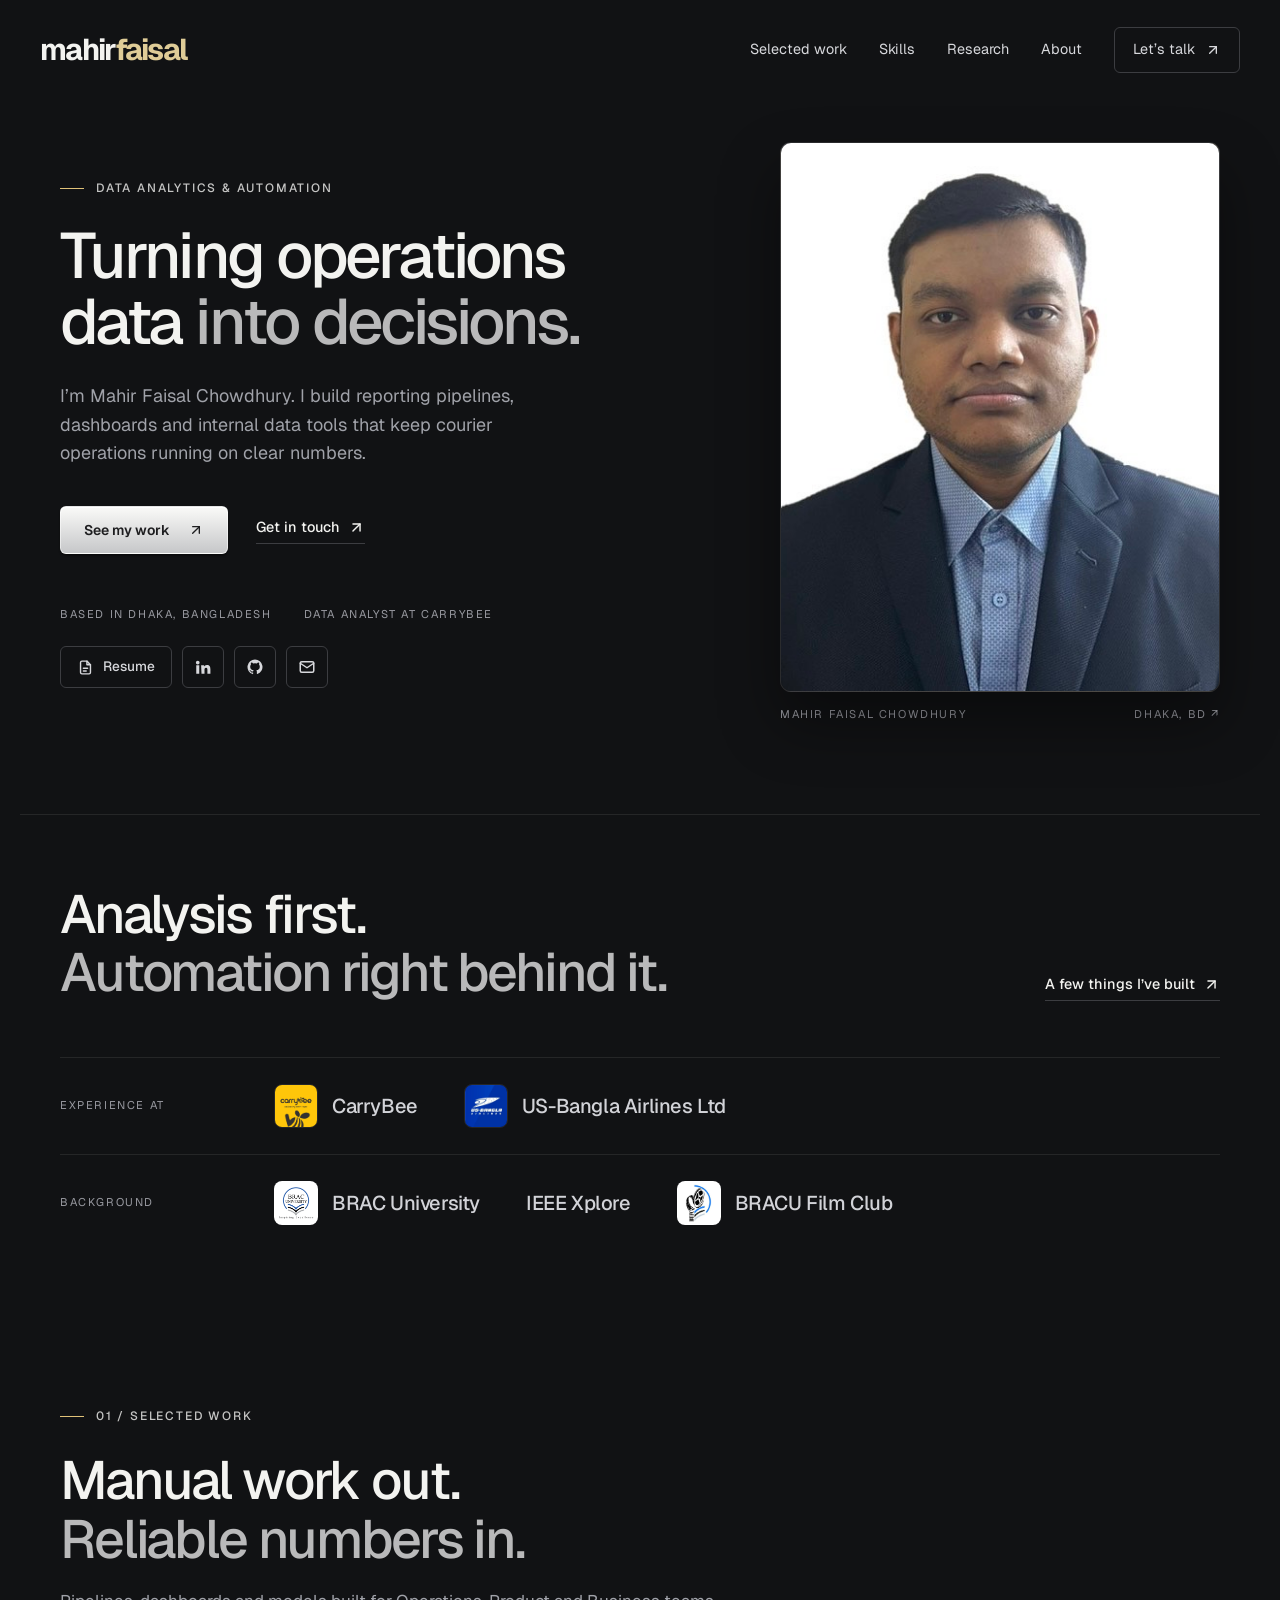
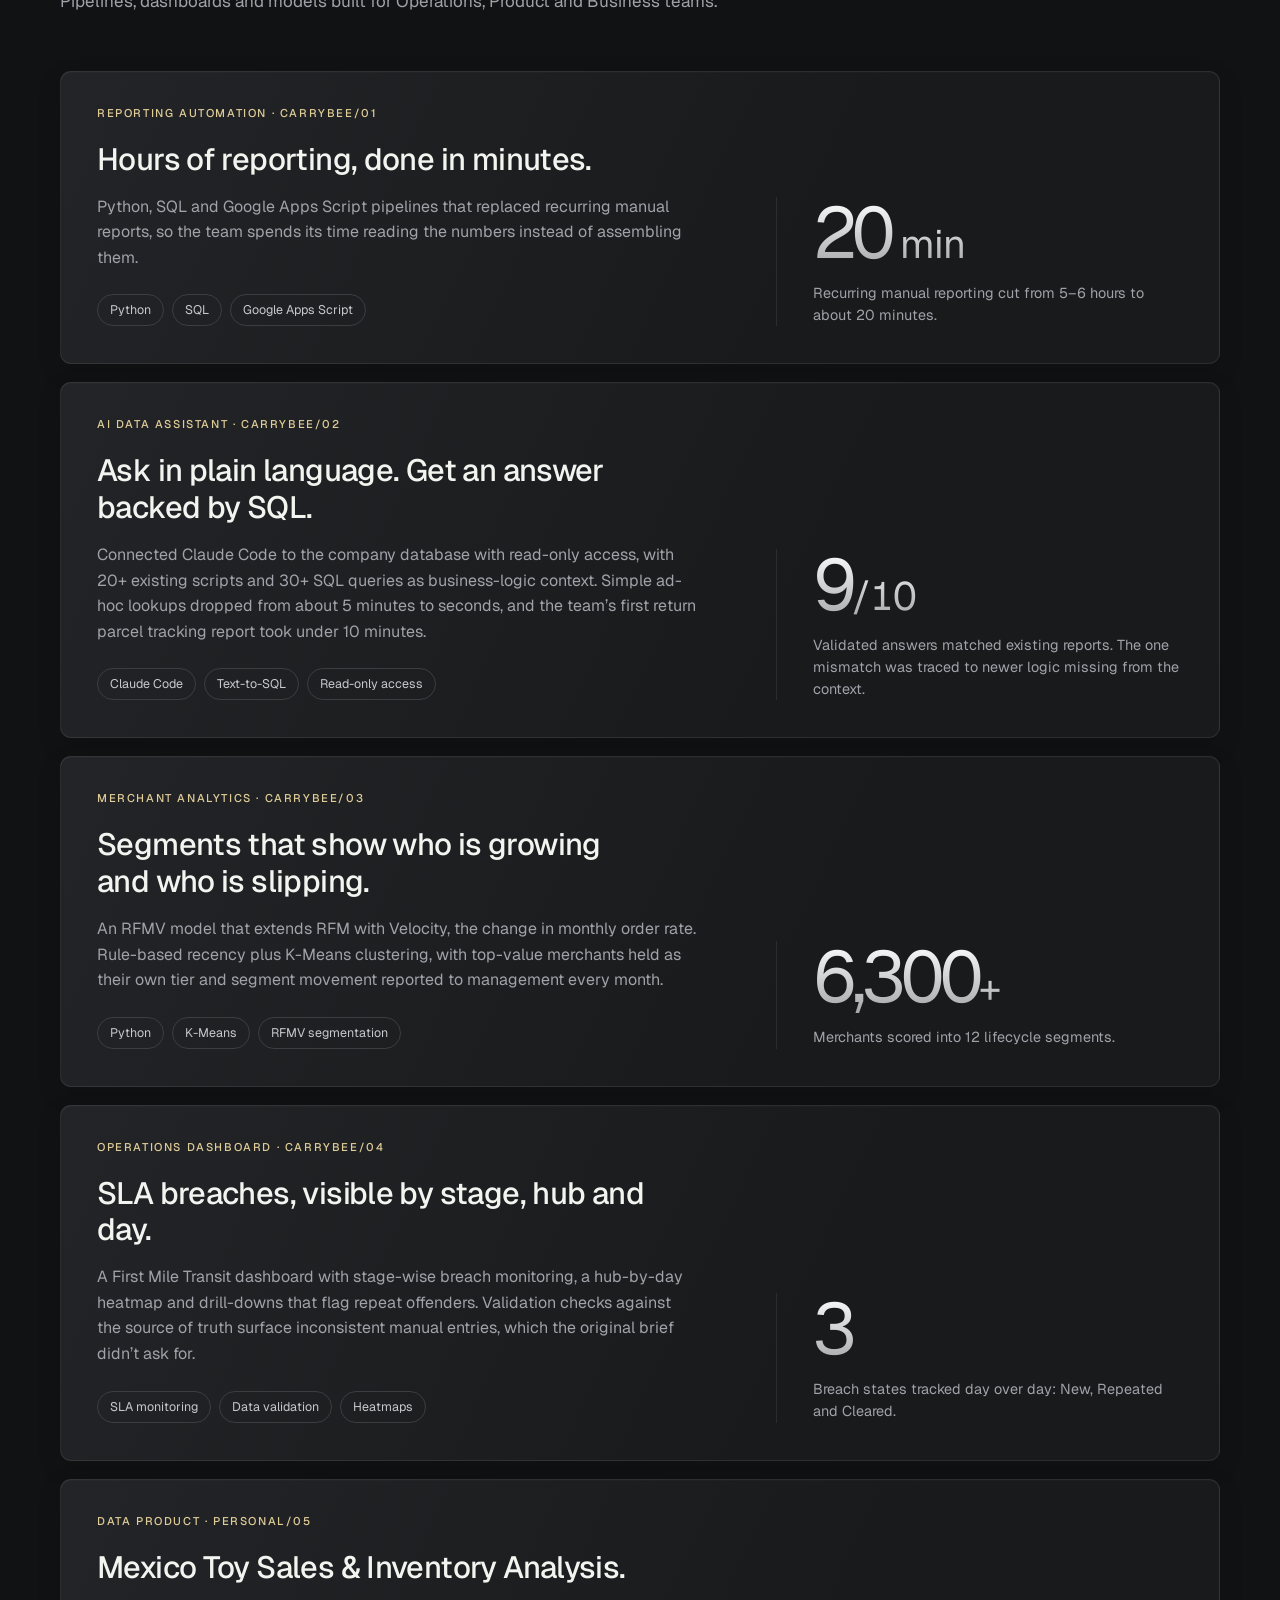
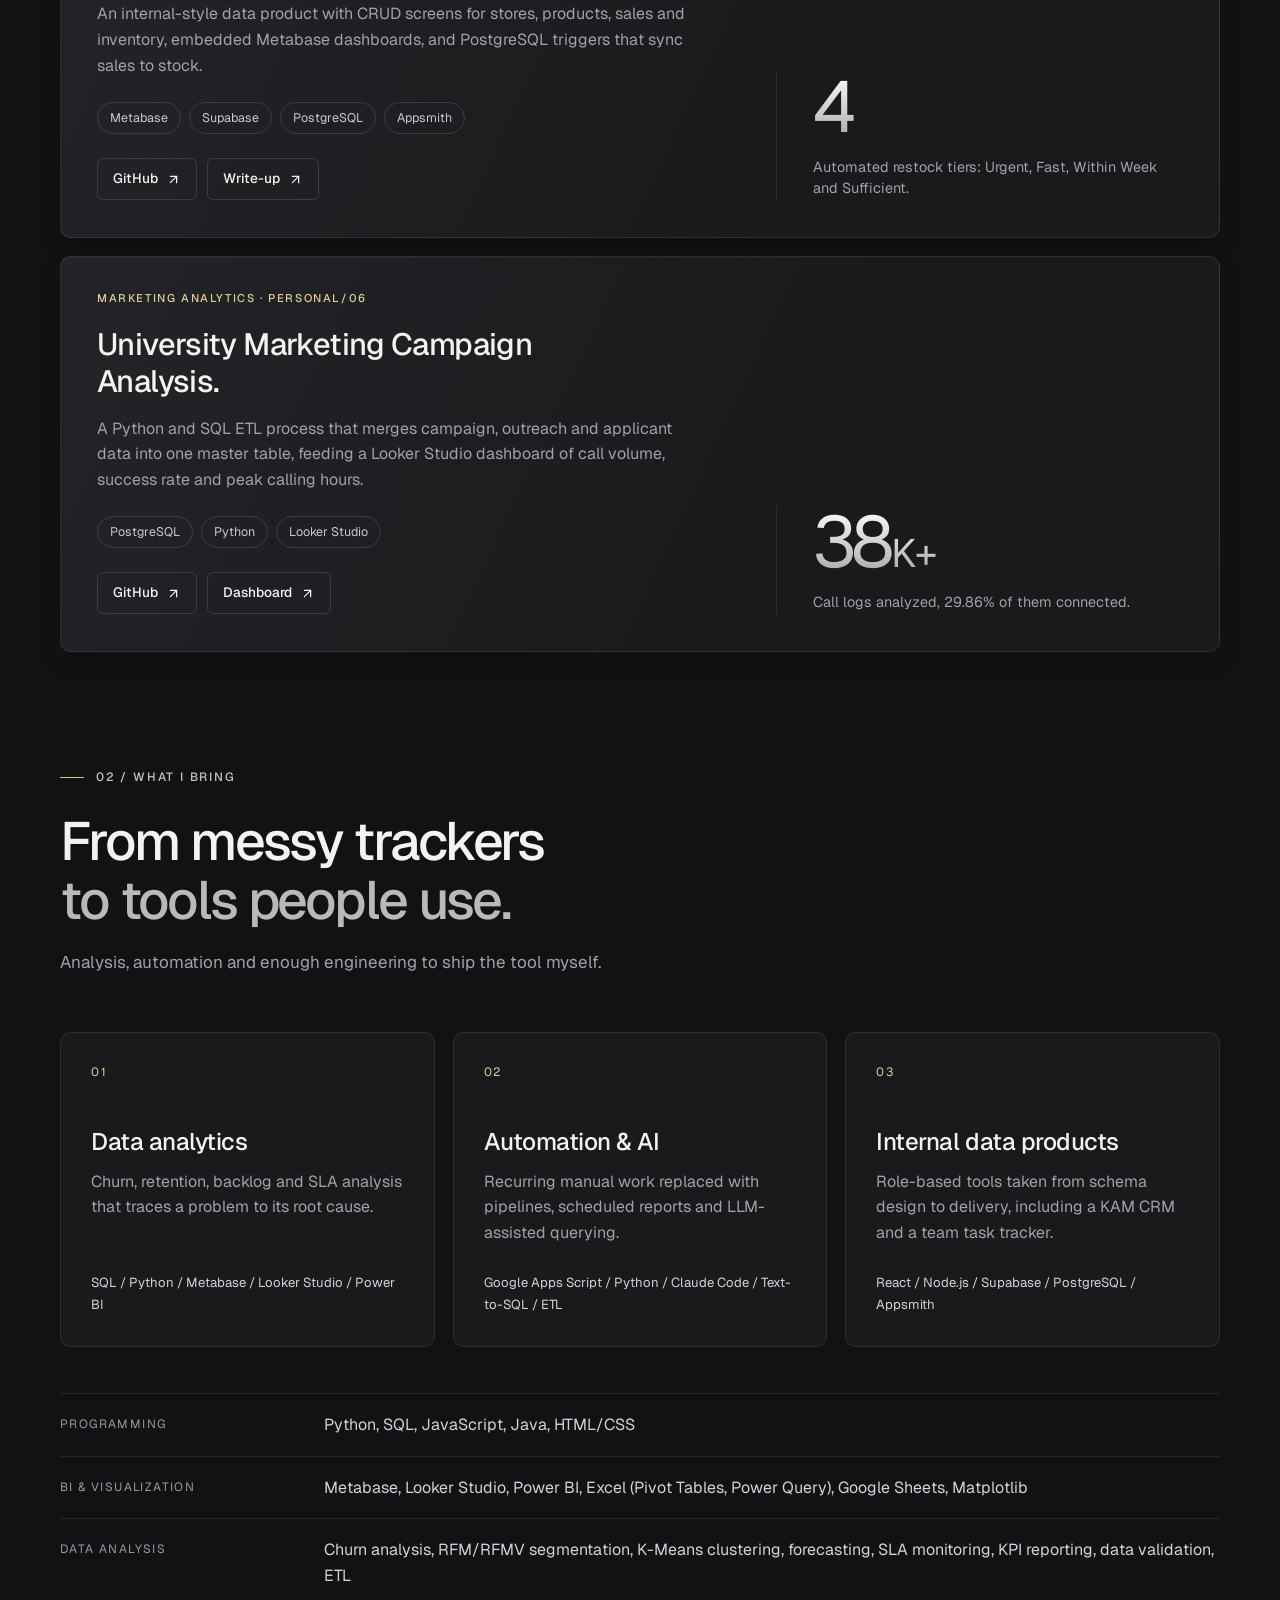
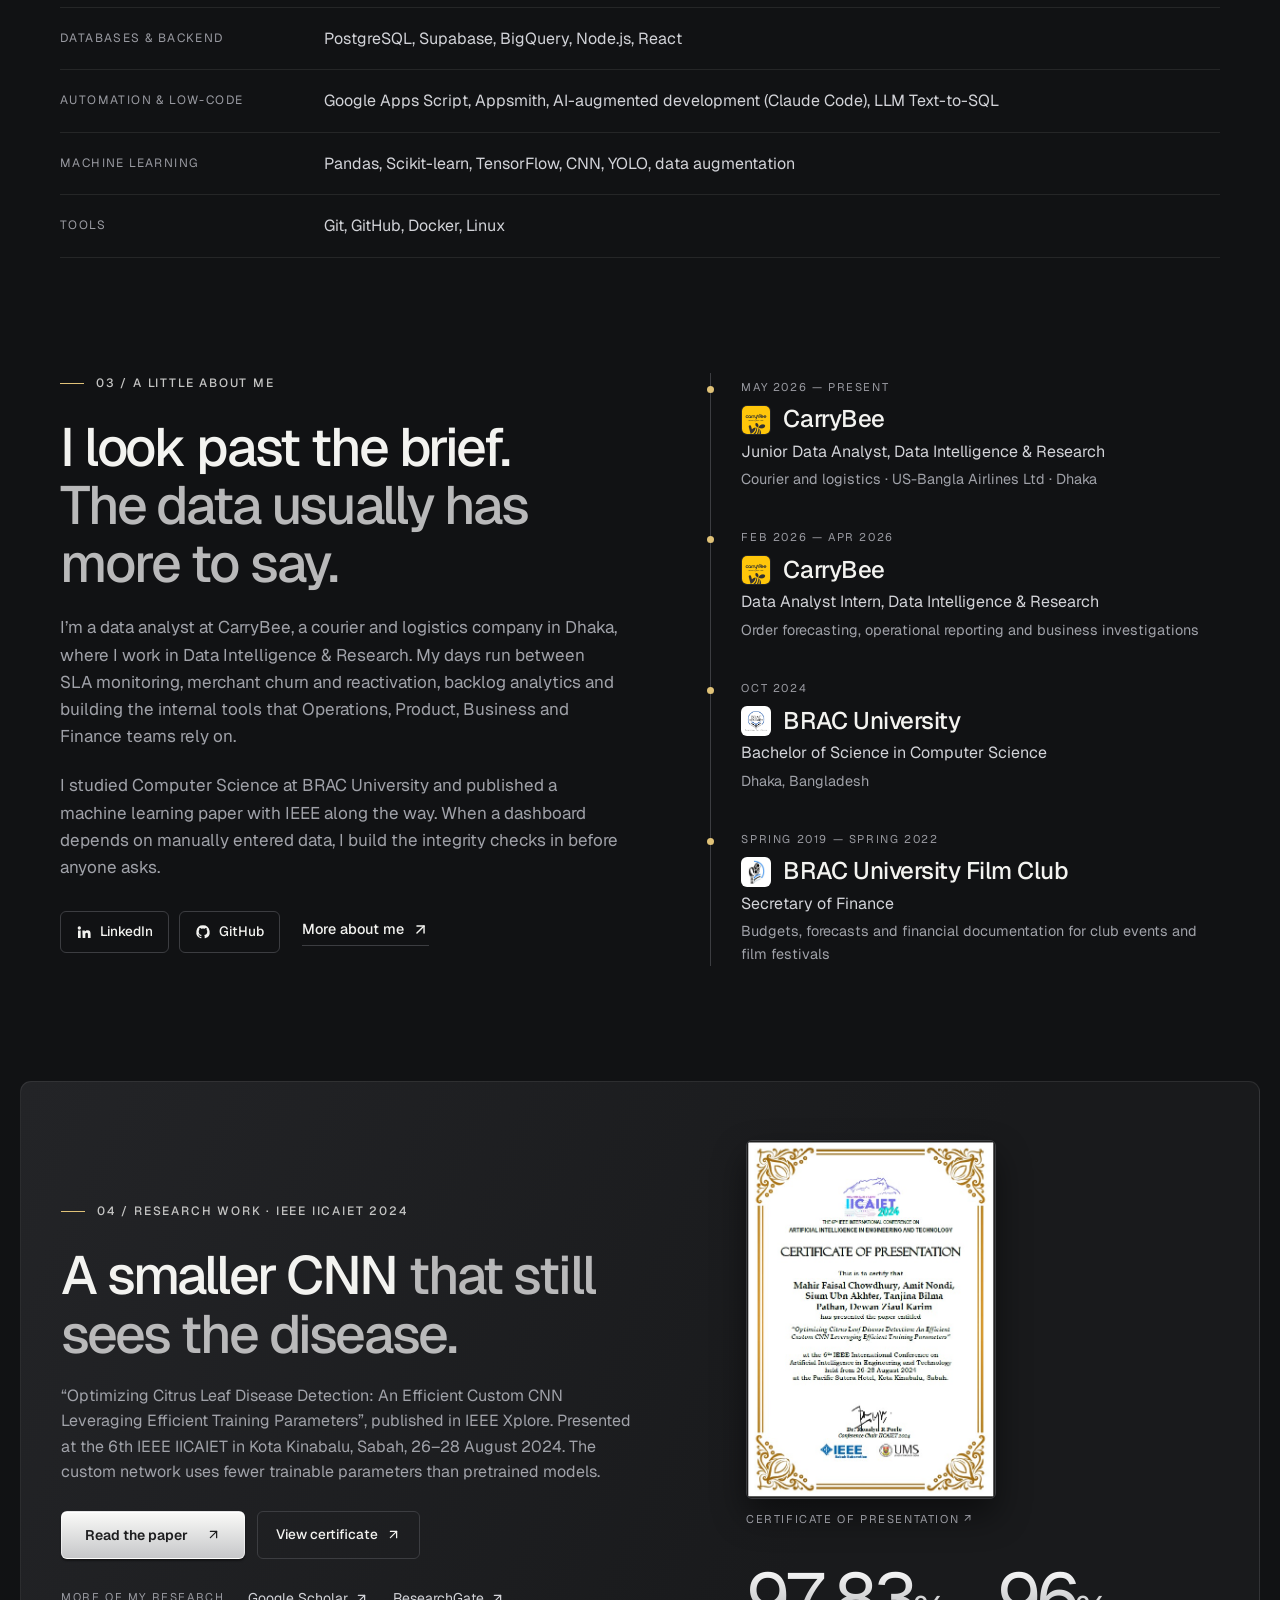
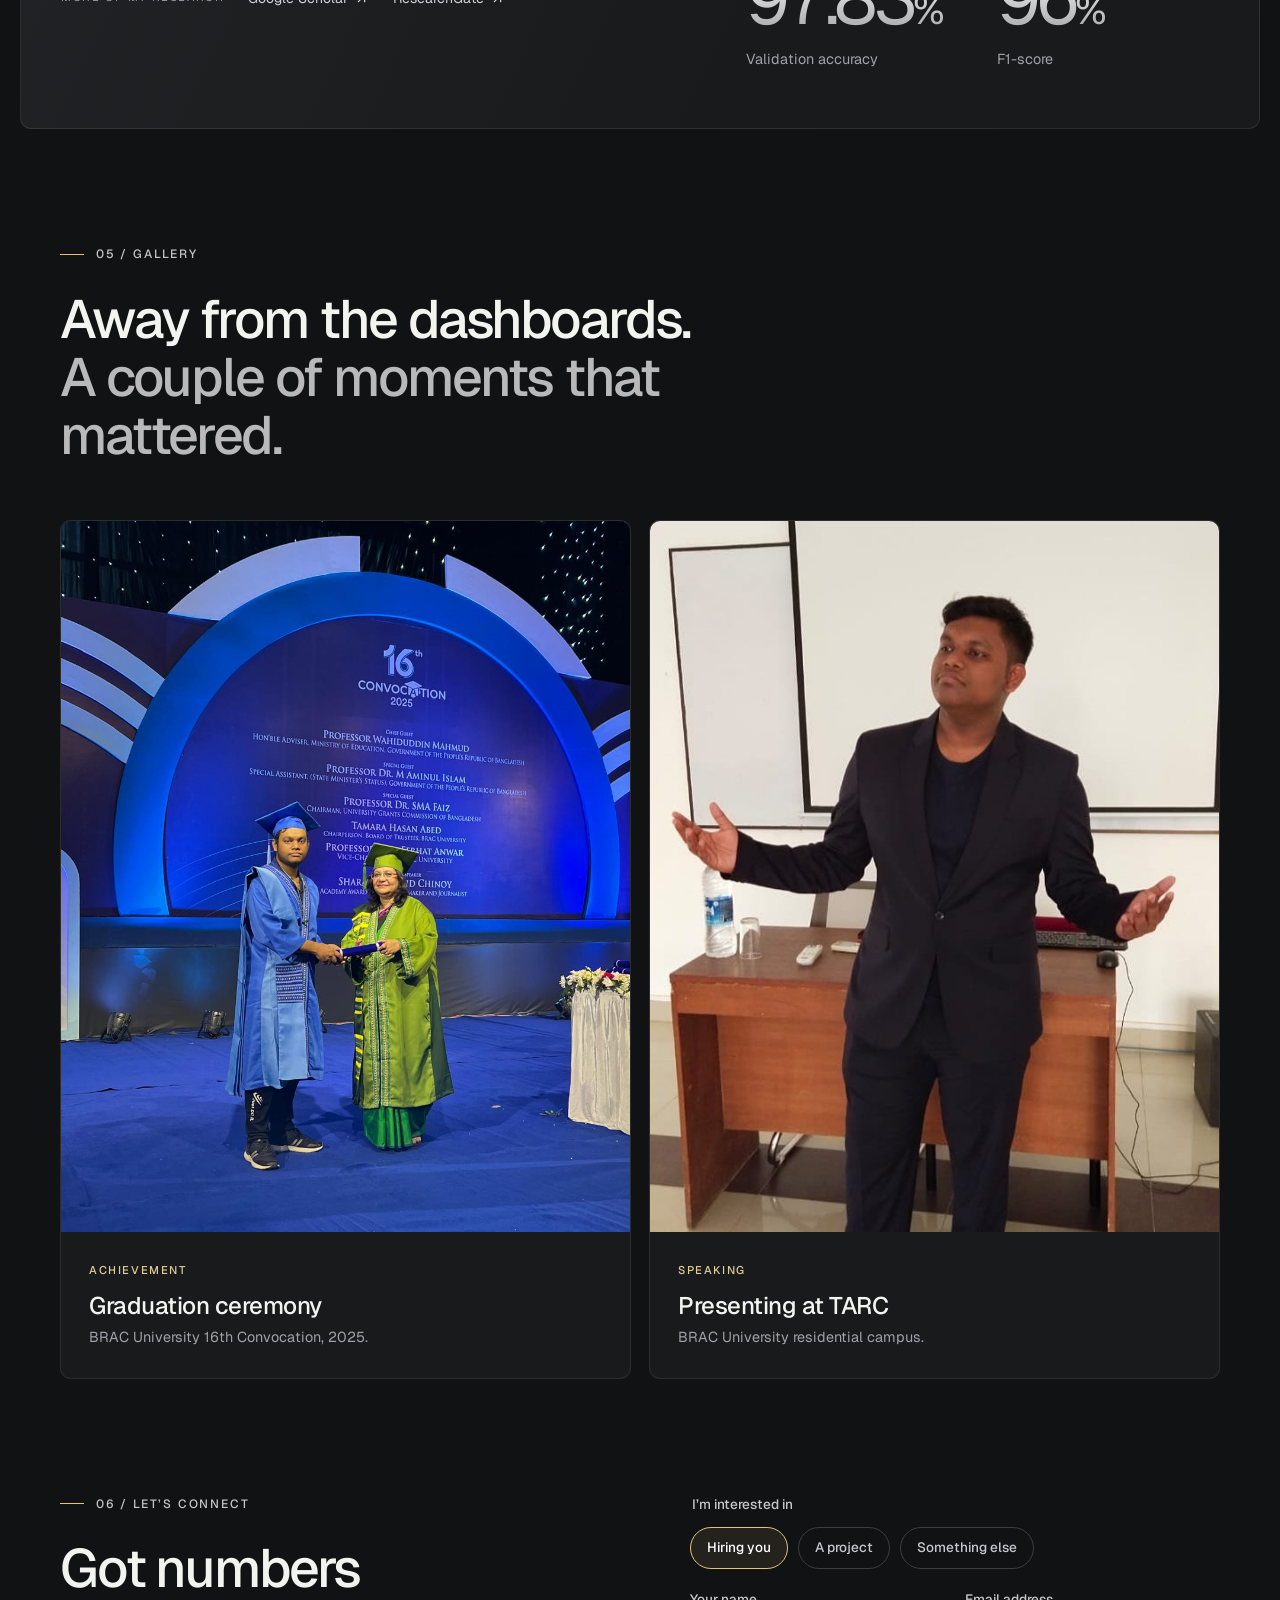
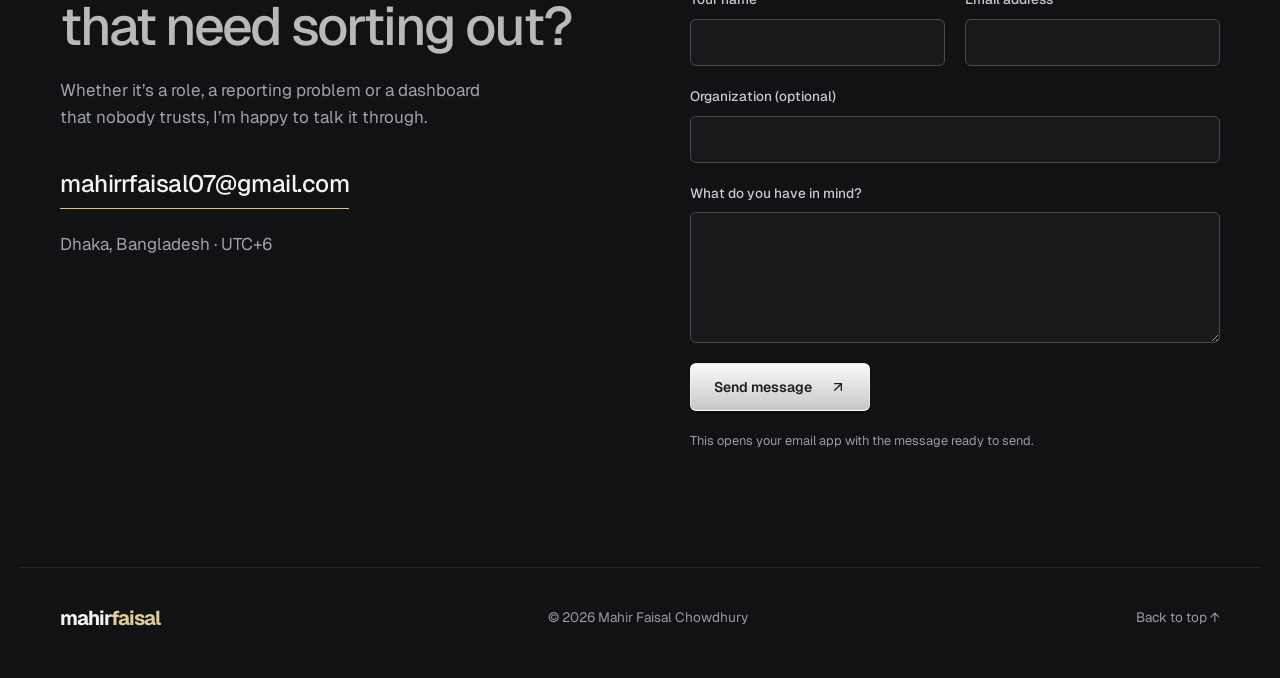
==== commit 0037a1ba: "Rebuild portfolio site with about page, research and gallery Co-Authored-By: Claude Opus 5.5 <norepl" ====
--- a/index.html
+++ b/index.html
@@ -1,107 +1,388 @@
-<!-- <h1> My Portfolio </h1> -->
 <!DOCTYPE html>
 <html lang="en">
 <head>
-    <meta charset="UTF-8">
-    <meta name="viewport" content="width=device-width, initial-scale=1.0">
-    <title>Mahir Faisal Chowdhury | Data Analyst & Data Scientist</title>
-    <style>
-        body {
-            font-family: Arial, sans-serif;
-            margin: 0;
-            padding: 0;
-            background-color: #f4f4f4;
-            color: #333;
-        }
-        header {
-            background-color: #222;
-            color: white;
-            padding: 20px;
-            text-align: center;
-        }
-        section {
-            padding: 30px;
-            max-width: 900px;
-            margin: auto;
-            background-color: white;
-            box-shadow: 0 0 10px rgba(0,0,0,0.1);
-            margin-top: 20px;
-        }
-        h2 {
-            border-bottom: 2px solid #eee;
-            padding-bottom: 5px;
-        }
-        a {
-            color: #007acc;
-            text-decoration: none;
-        }
-        a:hover {
-            text-decoration: underline;
-        }
-        .project {
-            margin-bottom: 20px;
-        }
-        footer {
-            text-align: center;
-            padding: 20px;
-            background-color: #222;
-            color: white;
-        }
-    </style>
+  <meta charset="utf-8">
+  <meta name="viewport" content="width=device-width, initial-scale=1, viewport-fit=cover">
+  <meta name="theme-color" content="#111214">
+  <title>Mahir Faisal Chowdhury | Data Analytics &amp; Automation</title>
+  <meta name="description" content="Mahir Faisal Chowdhury is a data analyst in Dhaka who builds reporting pipelines, operational dashboards and internal data tools for courier and logistics teams.">
+  <meta property="og:title" content="Mahir Faisal Chowdhury | Data Analytics &amp; Automation">
+  <meta property="og:description" content="Reporting pipelines, operational dashboards and internal data tools for courier and logistics teams.">
+  <meta property="og:type" content="website">
+  <link rel="icon" href="assets/favicon.svg">
+  <link rel="preconnect" href="https://fonts.googleapis.com">
+  <link rel="preconnect" href="https://fonts.gstatic.com" crossorigin>
+  <link href="https://fonts.googleapis.com/css2?family=Geist:wght@300..700&display=swap" rel="stylesheet">
+  <link rel="stylesheet" href="styles.css">
+  <script>document.documentElement.classList.add('js');</script>
 </head>
 <body>
-    <header>
-        <h1>Mahir Faisal Chowdhury</h1>
-        <p>Aspiring Data Analyst & Data Scientist | SQL | Excel | Power BI | Python | ML</p>
-        <p>
-            <a href="https://github.com/Mahirtayeb1" target="_blank">GitHub</a> |
-            <a href="https://www.linkedin.com/in/mahir-faisal-chowdhury-150a081aa/" target="_blank">LinkedIn</a>
-        </p>
-    </header>
-
-    <section>
-        <h2>📊 Data Analytics Projects</h2>
-
-        <div class="project">
-            <h3>Pizza Sales Dashboard (Power BI)</h3>
-            <p>Analyzed pizza sales data to identify top-selling items, customer preferences, and monthly trends. Built an interactive dashboard using Power BI.</p>
-            <p><strong>Skills:</strong> Power BI, DAX, Data Cleaning</p>
-            <a href="https://github.com/Mahirtayeb1/Pizza-Sales-Dashboard" target="_blank">View GitHub Repo</a>
-        </div>
-
-        <div class="project">
-            <h3>Excel Dashboard – Dengue Analysis</h3>
-            <p>Created a report to analyze dengue spread and patient distribution using Excel pivot charts and slicers.</p>
-            <p><strong>Skills:</strong> Excel, Data Visualization, Pivot Table</p>
-            <a href="https://github.com/Mahirtayeb1/Dengue-Excel-Dashboard" target="_blank">View GitHub Repo</a>
-        </div>
-    </section>
-
-    <section>
-        <h2>🤖 Data Science Projects</h2>
-
-        <div class="project">
-            <h3>Citrus Leaves Disease Detection using CNN</h3>
-            <p>Built a machine learning model to predict the presence of Citrus leaves disease using Convolutional Neural Network.</p>
-            <p><strong>Skills:</strong> Python, Pandas, Scikit-learn, Matplotlib, Augmentation, Lime, Transfer Learning</p>
-            <a href="https://github.com/Mahirtayeb1/Citrus-Leaf-Disease-Detection-Using-CNN" target="_blank">View GitHub Repo</a>
-        </div>
-
-        <div class="project">
-            <h3>House Price Prediction</h3>
-            <p>Implemented a regression model using scikit-learn to predict housing prices based on several features.</p>
-            <p><strong>Skills:</strong> Python, ML, Data Cleaning</p>
-            <a href="https://github.com/Mahirtayeb1/House-Price-Prediction" target="_blank">View GitHub Repo</a>
-        </div>
-    </section>
-
-    <section>
-        <h2>📬 Contact</h2>
-        <p>Email: mahirrfaisal07@gmail.com</p>
-    </section>
-
-    <footer>
-        <p>© 2025 Mahir Faisal Chowdhury</p>
-    </footer>
+
+<!-- Icon sprite -->
+<svg xmlns="http://www.w3.org/2000/svg" width="0" height="0" style="position:absolute" aria-hidden="true">
+  <symbol id="i-arrow" viewBox="0 0 24 24" fill="none" stroke="currentColor" stroke-width="2" stroke-linecap="round" stroke-linejoin="round"><path d="M7 7h10v10"/><path d="M7 17 17 7"/></symbol>
+  <symbol id="i-menu" viewBox="0 0 24 24" fill="none" stroke="currentColor" stroke-width="2" stroke-linecap="round"><path d="M4 6h16M4 12h16M4 18h16"/></symbol>
+  <symbol id="i-file" viewBox="0 0 24 24" fill="none" stroke="currentColor" stroke-width="2" stroke-linecap="round" stroke-linejoin="round"><path d="M14 3H7a2 2 0 0 0-2 2v14a2 2 0 0 0 2 2h10a2 2 0 0 0 2-2V8z"/><path d="M14 3v5h5M9 13h6M9 17h4"/></symbol>
+  <symbol id="i-mail" viewBox="0 0 24 24" fill="none" stroke="currentColor" stroke-width="2" stroke-linecap="round" stroke-linejoin="round"><rect x="3" y="5" width="18" height="14" rx="2"/><path d="m3 7 9 6 9-6"/></symbol>
+  <symbol id="i-linkedin" viewBox="0 0 24 24" fill="currentColor"><path d="M4.98 3.5a2.5 2.5 0 1 1 0 5 2.5 2.5 0 0 1 0-5zM3 9.75h4v11.25H3zM9.5 9.75h3.8v1.6h.06c.53-.95 1.83-1.95 3.76-1.95 4.02 0 4.76 2.5 4.76 5.76V21h-4v-5.2c0-1.24-.02-2.83-1.8-2.83-1.8 0-2.08 1.34-2.08 2.74V21h-4z"/></symbol>
+  <symbol id="i-github" viewBox="0 0 24 24" fill="currentColor"><path d="M12 2a10 10 0 0 0-3.16 19.49c.5.09.68-.22.68-.48v-1.7c-2.78.6-3.37-1.34-3.37-1.34-.46-1.16-1.11-1.47-1.11-1.47-.91-.62.07-.6.07-.6 1 .07 1.53 1.03 1.53 1.03.9 1.52 2.34 1.08 2.91.83.09-.65.35-1.09.63-1.34-2.22-.25-4.56-1.11-4.56-4.94 0-1.09.39-1.98 1.03-2.68-.1-.25-.45-1.27.1-2.64 0 0 .84-.27 2.75 1.02a9.5 9.5 0 0 1 5 0c1.91-1.29 2.75-1.02 2.75-1.02.55 1.37.2 2.39.1 2.64.64.7 1.03 1.59 1.03 2.68 0 3.84-2.34 4.68-4.57 4.93.36.31.68.92.68 1.85V21c0 .27.18.58.69.48A10 10 0 0 0 12 2z"/></symbol>
+</svg>
+
+<a class="skip-link" href="#main">Skip to content</a>
+
+<header class="header">
+  <a href="#" class="wordmark" aria-label="Mahir Faisal home">mahir<span>faisal</span></a>
+  <nav class="desktop-nav" aria-label="Main navigation">
+    <a href="#work">Selected work</a>
+    <a href="#skills">Skills</a>
+    <a href="#research">Research</a>
+    <a href="about.html">About</a>
+    <a href="#contact" class="nav-contact">Let’s talk <svg width="16" height="16" aria-hidden="true"><use href="#i-arrow"/></svg></a>
+  </nav>
+  <details class="mobile-menu">
+    <summary aria-label="Open navigation menu"><svg width="17" height="17" aria-hidden="true"><use href="#i-menu"/></svg><span>Menu</span></summary>
+    <nav aria-label="Mobile navigation">
+      <a href="#work">Selected work</a>
+      <a href="#skills">Skills</a>
+      <a href="#research">Research</a>
+    <a href="about.html">About</a>
+      <a href="#contact">Let’s talk <svg width="15" height="15" aria-hidden="true"><use href="#i-arrow"/></svg></a>
+    </nav>
+  </details>
+</header>
+
+<main id="main">
+
+  <!-- Hero -->
+  <section class="hero wrap" aria-labelledby="hero-title">
+    <div class="hero-copy reveal">
+      <p class="eyebrow"><span class="gold-line"></span> DATA ANALYTICS &amp; AUTOMATION</p>
+      <h1 id="hero-title">Turning operations<br>data <span class="soft">into decisions.</span></h1>
+      <p class="intro">I’m Mahir Faisal Chowdhury. I build reporting pipelines, dashboards and internal data tools that keep courier operations running on clear numbers.</p>
+      <div class="hero-actions">
+        <a href="#work" class="silver-button">See my work <svg width="16" height="16" aria-hidden="true"><use href="#i-arrow"/></svg></a>
+        <a href="#contact" class="text-link">Get in touch <svg width="17" height="17" aria-hidden="true"><use href="#i-arrow"/></svg></a>
+      </div>
+      <div class="hero-location">
+        <span>BASED IN DHAKA, BANGLADESH</span>
+        <span>DATA ANALYST AT CARRYBEE</span>
+      </div>
+      <div class="hero-network" aria-label="Professional links">
+        <a class="hero-resume" href="assets/Mahir_Faisal_Chowdhury_Resume.pdf" target="_blank" rel="noopener"><svg width="17" height="17" aria-hidden="true"><use href="#i-file"/></svg> Resume</a>
+        <a class="icon-link" href="https://www.linkedin.com/in/mahirfaisalchowdhury/" target="_blank" rel="noopener" aria-label="LinkedIn"><svg width="18" height="18" aria-hidden="true"><use href="#i-linkedin"/></svg></a>
+        <a class="icon-link" href="https://github.com/mahirtayeb1" target="_blank" rel="noopener" aria-label="GitHub"><svg width="18" height="18" aria-hidden="true"><use href="#i-github"/></svg></a>
+        <a class="icon-link" href="mailto:mahirrfaisal07@gmail.com" aria-label="Email"><svg width="18" height="18" aria-hidden="true"><use href="#i-mail"/></svg></a>
+      </div>
+    </div>
+
+    <figure class="portrait reveal">
+      <div class="portrait-frame">
+        <span class="monogram" aria-hidden="true">MFC</span>
+        <img src="assets/portrait.jpg" alt="Portrait of Mahir Faisal Chowdhury" id="portrait-img" width="452" height="565">
+      </div>
+      <figcaption><span>MAHIR FAISAL CHOWDHURY</span><span>DHAKA, BD ↗</span></figcaption>
+    </figure>
+  </section>
+
+  <!-- Intro band -->
+  <section class="credibility wrap reveal">
+    <div class="credibility-head">
+      <h2>Analysis first.<br><span class="soft">Automation right behind it.</span></h2>
+      <a href="#work" class="text-link">A few things I’ve built <svg width="17" height="17" aria-hidden="true"><use href="#i-arrow"/></svg></a>
+    </div>
+    <div class="strip">
+      <span class="strip-label">EXPERIENCE AT</span>
+      <ul>
+        <li><img class="strip-logo" src="assets/logo-carrybee.png" alt="" width="44" height="44">CarryBee</li>
+        <li><img class="strip-logo" src="assets/logo-usbangla.jpg" alt="" width="44" height="44">US-Bangla Airlines Ltd</li>
+      </ul>
+    </div>
+    <div class="strip">
+      <span class="strip-label">BACKGROUND</span>
+      <ul>
+        <li><img class="strip-logo on-white" src="assets/logo-brac.png" alt="" width="44" height="44">BRAC University</li>
+        <li>IEEE Xplore</li>
+        <li><img class="strip-logo on-white" src="assets/logo-bufc.jpg" alt="" width="44" height="44">BRACU Film Club</li>
+      </ul>
+    </div>
+  </section>
+
+  <!-- Selected work -->
+  <section id="work" class="section wrap" aria-labelledby="work-title">
+    <div class="section-head reveal">
+      <p class="eyebrow"><span class="gold-line"></span> 01 / SELECTED WORK</p>
+      <h2 id="work-title">Manual work out.<br><span class="soft">Reliable numbers in.</span></h2>
+      <p class="section-sub">Pipelines, dashboards and models built for Operations, Product and Business teams.</p>
+    </div>
+
+    <div class="projects">
+      <article class="project reveal">
+        <div class="project-body">
+          <p class="project-kicker">REPORTING AUTOMATION · CARRYBEE/01</p>
+          <h3>Hours of reporting, done in minutes.</h3>
+          <p>Python, SQL and Google Apps Script pipelines that replaced recurring manual reports, so the team spends its time reading the numbers instead of assembling them.</p>
+          <ul class="tags"><li>Python</li><li>SQL</li><li>Google Apps Script</li></ul>
+        </div>
+        <div class="project-stat">
+          <p class="metric"><span class="count" data-target="20">20</span><span class="metric-suffix"> min</span></p>
+          <p class="metric-caption">Recurring manual reporting cut from 5–6 hours to about 20 minutes.</p>
+        </div>
+      </article>
+
+      <article class="project reveal">
+        <div class="project-body">
+          <p class="project-kicker">AI DATA ASSISTANT · CARRYBEE/02</p>
+          <h3>Ask in plain language. Get an answer backed by SQL.</h3>
+          <p>Connected Claude Code to the company database with read-only access, with 20+ existing scripts and 30+ SQL queries as business-logic context. Simple ad-hoc lookups dropped from about 5 minutes to seconds, and the team’s first return parcel tracking report took under 10 minutes.</p>
+          <ul class="tags"><li>Claude Code</li><li>Text-to-SQL</li><li>Read-only access</li></ul>
+        </div>
+        <div class="project-stat">
+          <p class="metric"><span class="count" data-target="9">9</span><span class="metric-suffix">/10</span></p>
+          <p class="metric-caption">Validated answers matched existing reports. The one mismatch was traced to newer logic missing from the context.</p>
+        </div>
+      </article>
+
+      <article class="project reveal">
+        <div class="project-body">
+          <p class="project-kicker">MERCHANT ANALYTICS · CARRYBEE/03</p>
+          <h3>Segments that show who is growing and who is slipping.</h3>
+          <p>An RFMV model that extends RFM with Velocity, the change in monthly order rate. Rule-based recency plus K-Means clustering, with top-value merchants held as their own tier and segment movement reported to management every month.</p>
+          <ul class="tags"><li>Python</li><li>K-Means</li><li>RFMV segmentation</li></ul>
+        </div>
+        <div class="project-stat">
+          <p class="metric"><span class="count" data-target="6300">6,300</span><span class="metric-suffix">+</span></p>
+          <p class="metric-caption">Merchants scored into 12 lifecycle segments.</p>
+        </div>
+      </article>
+
+      <article class="project reveal">
+        <div class="project-body">
+          <p class="project-kicker">OPERATIONS DASHBOARD · CARRYBEE/04</p>
+          <h3>SLA breaches, visible by stage, hub and day.</h3>
+          <p>A First Mile Transit dashboard with stage-wise breach monitoring, a hub-by-day heatmap and drill-downs that flag repeat offenders. Validation checks against the source of truth surface inconsistent manual entries, which the original brief didn’t ask for.</p>
+          <ul class="tags"><li>SLA monitoring</li><li>Data validation</li><li>Heatmaps</li></ul>
+        </div>
+        <div class="project-stat">
+          <p class="metric"><span class="count" data-target="3">3</span></p>
+          <p class="metric-caption">Breach states tracked day over day: New, Repeated and Cleared.</p>
+        </div>
+      </article>
+
+      <article class="project reveal">
+        <div class="project-body">
+          <p class="project-kicker">DATA PRODUCT · PERSONAL/05</p>
+          <h3>Mexico Toy Sales &amp; Inventory Analysis.</h3>
+          <p>An internal-style data product with CRUD screens for stores, products, sales and inventory, embedded Metabase dashboards, and PostgreSQL triggers that sync sales to stock.</p>
+          <ul class="tags"><li>Metabase</li><li>Supabase</li><li>PostgreSQL</li><li>Appsmith</li></ul>
+          <div class="project-links">
+            <a class="ghost-button" href="https://github.com/Mahirtayeb1/Mexico_Toy_Sales_-_Inventory_Analysis" target="_blank" rel="noopener">GitHub <svg width="15" height="15" aria-hidden="true"><use href="#i-arrow"/></svg></a>
+            <a class="ghost-button" href="https://www.linkedin.com/posts/mahirfaisalchowdhury_dataanalysis-retailanalytics-inventorymanagement-ugcPost-7400956766244474880-JIIP" target="_blank" rel="noopener">Write-up <svg width="15" height="15" aria-hidden="true"><use href="#i-arrow"/></svg></a>
+          </div>
+        </div>
+        <div class="project-stat">
+          <p class="metric"><span class="count" data-target="4">4</span></p>
+          <p class="metric-caption">Automated restock tiers: Urgent, Fast, Within Week and Sufficient.</p>
+        </div>
+      </article>
+
+      <article class="project reveal">
+        <div class="project-body">
+          <p class="project-kicker">MARKETING ANALYTICS · PERSONAL/06</p>
+          <h3>University Marketing Campaign Analysis.</h3>
+          <p>A Python and SQL ETL process that merges campaign, outreach and applicant data into one master table, feeding a Looker Studio dashboard of call volume, success rate and peak calling hours.</p>
+          <ul class="tags"><li>PostgreSQL</li><li>Python</li><li>Looker Studio</li></ul>
+          <div class="project-links">
+            <a class="ghost-button" href="https://github.com/Mahirtayeb1/University-Marketing-Campaign-Data-Analysis-Visualization" target="_blank" rel="noopener">GitHub <svg width="15" height="15" aria-hidden="true"><use href="#i-arrow"/></svg></a>
+            <a class="ghost-button" href="https://lookerstudio.google.com/reporting/f5642989-5e19-4dae-9051-82b5f3a14634" target="_blank" rel="noopener">Dashboard <svg width="15" height="15" aria-hidden="true"><use href="#i-arrow"/></svg></a>
+          </div>
+        </div>
+        <div class="project-stat">
+          <p class="metric"><span class="count" data-target="38">38</span><span class="metric-suffix">K+</span></p>
+          <p class="metric-caption">Call logs analyzed, 29.86% of them connected.</p>
+        </div>
+      </article>
+    </div>
+  </section>
+
+  <!-- What I bring -->
+  <section id="skills" class="section wrap" aria-labelledby="skills-title">
+    <div class="section-head reveal">
+      <p class="eyebrow"><span class="gold-line"></span> 02 / WHAT I BRING</p>
+      <h2 id="skills-title">From messy trackers<br><span class="soft">to tools people use.</span></h2>
+      <p class="section-sub">Analysis, automation and enough engineering to ship the tool myself.</p>
+    </div>
+
+    <div class="expertise">
+      <article class="expertise-card reveal">
+        <span class="expertise-num">01</span>
+        <h3>Data analytics</h3>
+        <p>Churn, retention, backlog and SLA analysis that traces a problem to its root cause.</p>
+        <p class="expertise-tools">SQL / Python / Metabase / Looker Studio / Power BI</p>
+      </article>
+      <article class="expertise-card reveal">
+        <span class="expertise-num">02</span>
+        <h3>Automation &amp; AI</h3>
+        <p>Recurring manual work replaced with pipelines, scheduled reports and LLM-assisted querying.</p>
+        <p class="expertise-tools">Google Apps Script / Python / Claude Code / Text-to-SQL / ETL</p>
+      </article>
+      <article class="expertise-card reveal">
+        <span class="expertise-num">03</span>
+        <h3>Internal data products</h3>
+        <p>Role-based tools taken from schema design to delivery, including a KAM CRM and a team task tracker.</p>
+        <p class="expertise-tools">React / Node.js / Supabase / PostgreSQL / Appsmith</p>
+      </article>
+    </div>
+
+    <dl class="toolbox reveal">
+      <div><dt>Programming</dt><dd>Python, SQL, JavaScript, Java, HTML/CSS</dd></div>
+      <div><dt>BI &amp; visualization</dt><dd>Metabase, Looker Studio, Power BI, Excel (Pivot Tables, Power Query), Google Sheets, Matplotlib</dd></div>
+      <div><dt>Data analysis</dt><dd>Churn analysis, RFM/RFMV segmentation, K-Means clustering, forecasting, SLA monitoring, KPI reporting, data validation, ETL</dd></div>
+      <div><dt>Databases &amp; backend</dt><dd>PostgreSQL, Supabase, BigQuery, Node.js, React</dd></div>
+      <div><dt>Automation &amp; low-code</dt><dd>Google Apps Script, Appsmith, AI-augmented development (Claude Code), LLM Text-to-SQL</dd></div>
+      <div><dt>Machine learning</dt><dd>Pandas, Scikit-learn, TensorFlow, CNN, YOLO, data augmentation</dd></div>
+      <div><dt>Tools</dt><dd>Git, GitHub, Docker, Linux</dd></div>
+    </dl>
+  </section>
+
+  <!-- About -->
+  <section id="about" class="section wrap about" aria-labelledby="about-title">
+    <div class="about-intro reveal">
+      <p class="eyebrow"><span class="gold-line"></span> 03 / A LITTLE ABOUT ME</p>
+      <h2 id="about-title">I look past the brief.<br><span class="soft">The data usually has more to say.</span></h2>
+      <p>I’m a data analyst at CarryBee, a courier and logistics company in Dhaka, where I work in Data Intelligence &amp; Research. My days run between SLA monitoring, merchant churn and reactivation, backlog analytics and building the internal tools that Operations, Product, Business and Finance teams rely on.</p>
+      <p>I studied Computer Science at BRAC University and published a machine learning paper with IEEE along the way. When a dashboard depends on manually entered data, I build the integrity checks in before anyone asks.</p>
+      <div class="about-actions">
+        <a class="ghost-button" href="https://www.linkedin.com/in/mahirfaisalchowdhury/" target="_blank" rel="noopener"><svg width="16" height="16" aria-hidden="true"><use href="#i-linkedin"/></svg> LinkedIn</a>
+        <a class="ghost-button" href="https://github.com/mahirtayeb1" target="_blank" rel="noopener"><svg width="16" height="16" aria-hidden="true"><use href="#i-github"/></svg> GitHub</a>
+        <a class="text-link" href="about.html">More about me <svg width="17" height="17" aria-hidden="true"><use href="#i-arrow"/></svg></a>
+      </div>
+    </div>
+
+    <ol class="timeline reveal">
+      <li>
+        <p class="timeline-date">MAY 2026 — PRESENT</p>
+        <h3><img class="timeline-logo" src="assets/logo-carrybee.png" alt="" width="30" height="30">CarryBee</h3>
+        <p class="timeline-role">Junior Data Analyst, Data Intelligence &amp; Research</p>
+        <p class="timeline-note">Courier and logistics · US-Bangla Airlines Ltd · Dhaka</p>
+      </li>
+      <li>
+        <p class="timeline-date">FEB 2026 — APR 2026</p>
+        <h3><img class="timeline-logo" src="assets/logo-carrybee.png" alt="" width="30" height="30">CarryBee</h3>
+        <p class="timeline-role">Data Analyst Intern, Data Intelligence &amp; Research</p>
+        <p class="timeline-note">Order forecasting, operational reporting and business investigations</p>
+      </li>
+      <li>
+        <p class="timeline-date">OCT 2024</p>
+        <h3><img class="timeline-logo on-white" src="assets/logo-brac.png" alt="" width="30" height="30">BRAC University</h3>
+        <p class="timeline-role">Bachelor of Science in Computer Science</p>
+        <p class="timeline-note">Dhaka, Bangladesh</p>
+      </li>
+      <li>
+        <p class="timeline-date">SPRING 2019 — SPRING 2022</p>
+        <h3><img class="timeline-logo on-white" src="assets/logo-bufc.jpg" alt="" width="30" height="30">BRAC University Film Club</h3>
+        <p class="timeline-role">Secretary of Finance</p>
+        <p class="timeline-note">Budgets, forecasts and financial documentation for club events and film festivals</p>
+      </li>
+    </ol>
+  </section>
+
+  <!-- Publication band -->
+  <section id="research" class="publication wrap reveal" aria-labelledby="pub-title">
+    <div>
+      <p class="eyebrow"><span class="gold-line"></span> 04 / RESEARCH WORK · IEEE IICAIET 2024</p>
+      <h2 id="pub-title">A smaller CNN <span class="soft">that still sees the disease.</span></h2>
+      <p>“Optimizing Citrus Leaf Disease Detection: An Efficient Custom CNN Leveraging Efficient Training Parameters”, published in IEEE Xplore. Presented at the 6th IEEE IICAIET in Kota Kinabalu, Sabah, 26–28 August 2024. The custom network uses fewer trainable parameters than pretrained models.</p>
+      <div class="research-links">
+        <a class="silver-button" href="https://ieeexplore.ieee.org/document/10730688" target="_blank" rel="noopener">Read the paper <svg width="15" height="15" aria-hidden="true"><use href="#i-arrow"/></svg></a>
+        <a class="ghost-button" href="assets/ieee-certificate.jpg" target="_blank" rel="noopener">View certificate <svg width="15" height="15" aria-hidden="true"><use href="#i-arrow"/></svg></a>
+      </div>
+      <p class="research-profiles">MORE OF MY RESEARCH
+        <a href="https://scholar.google.com/citations?user=TIi7trsAAAAJ&amp;hl=en" target="_blank" rel="noopener">Google Scholar <svg width="15" height="15" aria-hidden="true"><use href="#i-arrow"/></svg></a>
+        <a href="https://www.researchgate.net/profile/Mahir-Chowdhury-6" target="_blank" rel="noopener">ResearchGate <svg width="15" height="15" aria-hidden="true"><use href="#i-arrow"/></svg></a>
+      </p>
+    </div>
+    <div class="publication-side">
+      <a class="certificate" href="assets/ieee-certificate.jpg" target="_blank" rel="noopener">
+        <img src="assets/ieee-certificate.jpg" alt="Certificate of Presentation from the 6th IEEE IICAIET 2024 conference" loading="lazy" width="521" height="749">
+        <span>CERTIFICATE OF PRESENTATION ↗</span>
+      </a>
+      <div class="publication-stats">
+      <div>
+        <p class="metric"><span class="count" data-target="97.84" data-decimals="2">97.84</span><span class="metric-suffix">%</span></p>
+        <p class="metric-caption">Validation accuracy</p>
+      </div>
+      <div>
+        <p class="metric"><span class="count" data-target="96">96</span><span class="metric-suffix">%</span></p>
+        <p class="metric-caption">F1-score</p>
+      </div>
+      </div>
+    </div>
+  </section>
+
+  <!-- Gallery -->
+  <section id="gallery" class="section wrap" aria-labelledby="gallery-title">
+    <div class="section-head reveal">
+      <p class="eyebrow"><span class="gold-line"></span> 05 / GALLERY</p>
+      <h2 id="gallery-title">Away from the dashboards.<br><span class="soft">A couple of moments that mattered.</span></h2>
+    </div>
+    <div class="gallery-grid">
+      <figure class="gallery-card reveal">
+        <div class="gallery-image"><img src="assets/gallery-graduation.jpg" alt="Mahir receiving his degree on stage at the BRAC University 16th Convocation" loading="lazy" width="960" height="1280"></div>
+        <figcaption>
+          <span class="gallery-type">ACHIEVEMENT</span>
+          <h3>Graduation ceremony</h3>
+          <p>BRAC University 16th Convocation, 2025.</p>
+        </figcaption>
+      </figure>
+      <figure class="gallery-card reveal">
+        <div class="gallery-image"><img src="assets/gallery-tarc.jpg" alt="Mahir presenting in a classroom in front of a projector screen" loading="lazy" width="800" height="800"></div>
+        <figcaption>
+          <span class="gallery-type">SPEAKING</span>
+          <h3>Presenting at TARC</h3>
+          <p>BRAC University residential campus.</p>
+        </figcaption>
+      </figure>
+    </div>
+  </section>
+
+  <!-- Contact -->
+  <section id="contact" class="contact wrap" aria-labelledby="contact-title">
+    <div class="contact-copy reveal">
+      <p class="eyebrow"><span class="gold-line"></span> 06 / LET’S CONNECT</p>
+      <h2 id="contact-title">Got numbers<br><span class="soft">that need sorting out?</span></h2>
+      <p>Whether it’s a role, a reporting problem or a dashboard that nobody trusts, I’m happy to talk it through.</p>
+      <a class="email-link" href="mailto:mahirrfaisal07@gmail.com">mahirrfaisal07@gmail.com</a>
+      <p class="contact-location">Dhaka, Bangladesh · UTC+6</p>
+    </div>
+
+    <form class="contact-form reveal" id="contact-form">
+      <fieldset>
+        <legend>I’m interested in</legend>
+        <div class="inquiry-options">
+          <label class="inquiry-option"><input type="radio" name="topic" value="Hiring you" checked><span>Hiring you</span></label>
+          <label class="inquiry-option"><input type="radio" name="topic" value="A project"><span>A project</span></label>
+          <label class="inquiry-option"><input type="radio" name="topic" value="Something else"><span>Something else</span></label>
+        </div>
+      </fieldset>
+      <div class="form-grid">
+        <label>Your name<input type="text" name="name" autocomplete="name" required></label>
+        <label>Email address<input type="email" name="email" autocomplete="email" required></label>
+      </div>
+      <label>Organization (optional)<input type="text" name="org" autocomplete="organization"></label>
+      <label>What do you have in mind?<textarea name="message" rows="5" required></textarea></label>
+      <button type="submit" class="silver-button">Send message <svg width="16" height="16" aria-hidden="true"><use href="#i-arrow"/></svg></button>
+      <p class="form-note">This opens your email app with the message ready to send.</p>
+    </form>
+  </section>
+
+</main>
+
+<footer class="footer wrap">
+  <a href="#" class="wordmark small">mahir<span>faisal</span></a>
+  <span>© <span id="year">2026</span> Mahir Faisal Chowdhury</span>
+  <a href="#main">Back to top ↑</a>
+</footer>
+
+<script src="script.js"></script>
 </body>
 </html>
--- a/styles.css
+++ b/styles.css
@@ -0,0 +1,392 @@
+:root {
+  --bg: #111214;
+  --bg-raised: #191a1c;
+  --bg-card: #232427;
+  --fg: #f3f3f0;
+  --fg-soft: #b9b9ba;
+  --fg-muted: #a0a2a9;
+  --gold: #e0c278;
+  --gold-soft: #dfcc97;
+  --line: #ffffff15;
+  --line-strong: #3c3d41;
+  --radius: 11px;
+  --font: Geist, "Segoe UI", Arial, sans-serif;
+}
+
+*, *::before, *::after { box-sizing: border-box; }
+
+html { scroll-behavior: smooth; -webkit-text-size-adjust: 100%; }
+
+body {
+  margin: 0;
+  background: var(--bg);
+  color: var(--fg);
+  font-family: var(--font);
+  font-size: 1rem;
+  line-height: 1.6;
+  -webkit-font-smoothing: antialiased;
+  overflow-x: hidden;
+}
+
+h1, h2, h3, p, ul, ol, dl, dd, figure, fieldset { margin: 0; padding: 0; }
+ul, ol { list-style: none; }
+fieldset { border: 0; min-width: 0; }
+a { color: inherit; text-decoration: none; }
+svg { flex-shrink: 0; }
+:focus-visible { outline: 2px solid var(--gold); outline-offset: 3px; border-radius: 4px; }
+
+.skip-link {
+  position: absolute; left: 16px; top: -60px; z-index: 10;
+  background: var(--fg); color: var(--bg);
+  padding: 10px 16px; border-radius: 6px; font-weight: 600;
+}
+.skip-link:focus { top: 16px; }
+
+.wrap { max-width: 1240px; margin: 0 auto; padding-left: 40px; padding-right: 40px; }
+.soft { color: var(--fg-soft); }
+
+/* Header */
+.header {
+  display: flex; justify-content: space-between; align-items: center;
+  max-width: 1320px; height: 100px; margin: auto; padding: 0 40px;
+}
+.wordmark { font-size: 1.875rem; font-weight: 700; letter-spacing: -1.7px; }
+.wordmark span { color: var(--gold-soft); }
+.wordmark.small { font-size: 1.25rem; letter-spacing: -1px; }
+
+.desktop-nav { display: flex; align-items: center; gap: 32px; font-size: .9rem; color: #d7d8dc; }
+.desktop-nav a { transition: color .2s; }
+.desktop-nav a:hover { color: #fff; }
+.nav-contact {
+  display: inline-flex; align-items: center; gap: 10px;
+  padding: 10px 18px; border: 1px solid var(--line-strong); border-radius: 6px;
+  transition: border-color .2s, background .2s;
+}
+.nav-contact:hover { border-color: var(--gold); background: #ffffff08; }
+
+.mobile-menu { display: none; position: relative; }
+.mobile-menu summary {
+  display: flex; align-items: center; gap: 8px; cursor: pointer; list-style: none;
+  padding: 9px 14px; border: 1px solid var(--line-strong); border-radius: 6px; font-size: .875rem;
+}
+.mobile-menu summary::-webkit-details-marker { display: none; }
+.mobile-menu nav {
+  position: absolute; right: 0; top: calc(100% + 10px); z-index: 5;
+  display: grid; gap: 4px; min-width: 210px; padding: 10px;
+  background: var(--bg-raised); border: 1px solid var(--line-strong); border-radius: var(--radius);
+  box-shadow: 0 18px 40px #0008;
+}
+.mobile-menu nav a { display: flex; align-items: center; gap: 8px; padding: 11px 12px; border-radius: 6px; }
+.mobile-menu nav a:hover { background: #ffffff0a; }
+
+/* Shared type */
+.eyebrow {
+  display: flex; align-items: center; gap: 12px;
+  margin-bottom: 25px; color: #c5c5c4;
+  font-size: .75rem; font-weight: 500; letter-spacing: 1.8px; line-height: 1.7;
+}
+.gold-line { display: inline-block; width: 24px; height: 1px; background: var(--gold); }
+
+h1 { font-size: clamp(2.6rem, 5vw, 4.4rem); font-weight: 500; line-height: 1.02; letter-spacing: -.045em; }
+h2 { font-size: clamp(2rem, 4.2vw, 3.5rem); font-weight: 500; line-height: 1.08; letter-spacing: -.04em; }
+h3 { font-size: 1.5rem; font-weight: 500; line-height: 1.2; letter-spacing: -.02em; }
+
+/* Buttons and links */
+.silver-button {
+  display: inline-flex; align-items: center; justify-content: center; gap: 18px;
+  min-height: 48px; padding: 0 23px;
+  color: #1d1d1f; background: linear-gradient(#fafaf8, #c6c7c9);
+  border: 1px solid #fff8; border-radius: 6px;
+  font: 600 .875rem var(--font); cursor: pointer;
+  box-shadow: 0 2px 2px #0006, inset 0 1px #fff;
+  transition: transform .2s, filter .2s;
+}
+.silver-button:hover { transform: translateY(-1px); filter: brightness(1.06); }
+
+.text-link {
+  display: inline-flex; align-items: center; gap: 8px;
+  font-size: .9rem; font-weight: 500;
+  border-bottom: 1px solid var(--line-strong); padding-bottom: 4px;
+  transition: border-color .2s, color .2s;
+}
+.text-link:hover { border-color: var(--gold); color: var(--gold-soft); }
+
+.ghost-button {
+  display: inline-flex; align-items: center; gap: 8px;
+  padding: 9px 15px; font-size: .85rem; font-weight: 500;
+  border: 1px solid var(--line-strong); border-radius: 6px;
+  transition: border-color .2s, background .2s;
+}
+.ghost-button:hover { border-color: var(--gold); background: #ffffff08; }
+
+/* Hero */
+.hero {
+  display: grid; grid-template-columns: 1.15fr 1fr; align-items: center; gap: 30px;
+  min-height: 675px; padding-top: 42px; padding-bottom: 90px;
+}
+.intro { max-width: 520px; margin-top: 28px; color: var(--fg-muted); font-size: 1.125rem; line-height: 1.6; }
+.hero-actions { display: flex; flex-wrap: wrap; align-items: center; gap: 28px; margin-top: 38px; }
+.hero-location {
+  display: flex; flex-wrap: wrap; gap: 8px 32px; margin-top: 52px;
+  color: #999aa1; font-size: .7rem; letter-spacing: 1.6px;
+}
+.hero-network { display: flex; flex-wrap: wrap; align-items: center; gap: 10px; margin-top: 22px; }
+.hero-resume, .icon-link {
+  display: inline-flex; align-items: center; justify-content: center; gap: 9px;
+  height: 42px; border: 1px solid var(--line-strong); border-radius: 6px;
+  color: #d7d8dc; font-size: .85rem; font-weight: 500;
+  transition: border-color .2s, color .2s, background .2s;
+}
+.hero-resume { padding: 0 16px; }
+.icon-link { width: 42px; }
+.hero-resume:hover, .icon-link:hover { border-color: var(--gold); color: #fff; background: #ffffff08; }
+
+.portrait { justify-self: end; width: min(100%, 440px); }
+.portrait-frame {
+  position: relative; aspect-ratio: 4 / 5; overflow: hidden;
+  display: grid; place-items: center;
+  background:
+    radial-gradient(120% 80% at 70% 0%, #e0c27822, transparent 60%),
+    linear-gradient(155deg, #2a2b2f, #17181a 70%);
+  border: 1px solid var(--line); border-radius: var(--radius);
+  box-shadow: 0 30px 60px #0006, inset 0 1px #ffffff0a;
+}
+.monogram {
+  font-size: clamp(4rem, 9vw, 7rem); font-weight: 300; letter-spacing: -.06em;
+  color: transparent; background: linear-gradient(#fff, #6d6e72);
+  -webkit-background-clip: text; background-clip: text;
+}
+.portrait-frame img { position: absolute; inset: 0; width: 100%; height: 100%; object-fit: cover; }
+.portrait figcaption {
+  display: flex; justify-content: space-between; gap: 12px; margin-top: 14px;
+  color: #999aa1; font-size: .7rem; letter-spacing: 1.6px;
+}
+
+/* Intro band */
+.credibility { padding-top: 70px; padding-bottom: 40px; border-top: 1px solid var(--line); }
+.credibility-head { display: flex; flex-wrap: wrap; justify-content: space-between; align-items: flex-end; gap: 28px; margin-bottom: 56px; }
+.strip {
+  display: grid; grid-template-columns: 190px 1fr; align-items: center; gap: 24px;
+  padding: 26px 0; border-top: 1px solid var(--line);
+}
+.strip-label { color: #999aa1; font-size: .7rem; letter-spacing: 1.6px; }
+.strip ul { display: flex; flex-wrap: wrap; gap: 14px 46px; }
+.strip li { display: flex; align-items: center; gap: 14px; color: #d2d3d8; font-size: 1.25rem; font-weight: 500; letter-spacing: -.02em; }
+.strip-logo, .timeline-logo { flex-shrink: 0; object-fit: cover; border-radius: 8px; border: 1px solid var(--line); }
+.strip-logo { width: 44px; height: 44px; }
+.timeline-logo { width: 30px; height: 30px; border-radius: 6px; }
+.on-white { background: #fff; object-fit: contain; padding: 2px; }
+
+/* Sections */
+.section { padding-top: 115px; }
+.section-head { max-width: 760px; margin-bottom: 56px; }
+.section-sub { margin-top: 20px; color: var(--fg-muted); font-size: 1.0625rem; }
+
+/* Projects */
+.projects { display: grid; gap: 18px; }
+.project {
+  display: grid; grid-template-columns: 1.55fr 1fr; gap: 48px; align-items: end;
+  padding: 33px 36px 37px;
+  background: linear-gradient(115deg, var(--bg-card), var(--bg-raised) 65%);
+  border: 1px solid var(--line); border-radius: var(--radius);
+  box-shadow: 0 8px 25px #0002, inset 0 1px #ffffff05;
+  transition: border-color .3s, transform .3s;
+}
+.project:hover { border-color: #e0c27855; transform: translateY(-2px); }
+.project-kicker { margin-bottom: 18px; color: var(--gold-soft); font-size: .7rem; font-weight: 500; letter-spacing: 1.6px; }
+.project h3 { max-width: 560px; font-size: clamp(1.5rem, 2.4vw, 2rem); }
+.project-body > p:not(.project-kicker) { max-width: 600px; margin-top: 16px; color: var(--fg-muted); }
+.tags { display: flex; flex-wrap: wrap; gap: 8px; margin-top: 24px; }
+.tags li {
+  padding: 5px 12px; border: 1px solid var(--line-strong); border-radius: 999px;
+  color: #c7c8cd; font-size: .78rem;
+}
+.project-links { display: flex; flex-wrap: wrap; gap: 10px; margin-top: 24px; }
+.project-stat { padding-left: 36px; border-left: 1px solid var(--line); }
+
+.metric {
+  font-size: 4.5rem; font-weight: 400; line-height: 1; letter-spacing: -4px;
+  color: transparent; background: linear-gradient(#fff, #a5a6a9);
+  -webkit-background-clip: text; background-clip: text;
+  font-variant-numeric: tabular-nums; white-space: nowrap;
+}
+.metric-suffix { font-size: .55em; letter-spacing: -1px; }
+.metric-caption { margin-top: 14px; color: var(--fg-muted); font-size: .9rem; line-height: 1.5; }
+
+/* Expertise */
+.expertise { display: grid; grid-template-columns: repeat(3, 1fr); gap: 18px; }
+.expertise-card {
+  display: flex; flex-direction: column; padding: 30px;
+  background: var(--bg-raised); border: 1px solid var(--line); border-radius: var(--radius);
+}
+.expertise-num { color: var(--gold-soft); font-size: .75rem; letter-spacing: 1.6px; }
+.expertise-card h3 { margin-top: 46px; }
+.expertise-card p { margin-top: 12px; color: var(--fg-muted); }
+.expertise-card .expertise-tools {
+  margin-top: auto; padding-top: 26px; color: #d2d3d8; font-size: .82rem; line-height: 1.7;
+}
+
+.toolbox { margin-top: 46px; border-bottom: 1px solid var(--line); }
+.toolbox > div {
+  display: grid; grid-template-columns: 240px 1fr; gap: 24px;
+  padding: 18px 0; border-top: 1px solid var(--line);
+}
+.toolbox dt { color: #999aa1; font-size: .75rem; letter-spacing: 1.4px; text-transform: uppercase; padding-top: 3px; }
+.toolbox dd { color: #d2d3d8; }
+
+/* About */
+.about { display: grid; grid-template-columns: 1.1fr 1fr; gap: 90px; align-items: start; }
+.about-intro > p:not(.eyebrow) { margin-top: 22px; color: var(--fg-muted); font-size: 1.0625rem; }
+.about-actions { display: flex; flex-wrap: wrap; align-items: center; gap: 10px; margin-top: 30px; }
+.about-actions .text-link { margin-left: 12px; }
+
+.timeline { border-left: 1px solid var(--line-strong); padding-top: 6px; }
+.timeline li { position: relative; padding: 0 0 38px 30px; }
+.timeline li:last-child { padding-bottom: 0; }
+.timeline li::before {
+  content: ""; position: absolute; left: -4px; top: 7px;
+  width: 7px; height: 7px; border-radius: 50%; background: var(--gold);
+}
+.timeline-date { color: #999aa1; font-size: .7rem; letter-spacing: 1.6px; }
+.timeline h3 { display: flex; align-items: center; gap: 12px; margin-top: 8px; }
+.timeline-role { margin-top: 4px; color: #d2d3d8; }
+.timeline-note { margin-top: 4px; color: var(--fg-muted); font-size: .9rem; }
+
+/* Publication band */
+.publication {
+  display: grid; grid-template-columns: 1.3fr 1fr; gap: 70px; align-items: center;
+  margin-top: 115px; padding-top: 58px; padding-bottom: 58px;
+  background: linear-gradient(115deg, var(--bg-card), var(--bg-raised) 65%);
+  border: 1px solid var(--line); border-radius: var(--radius);
+}
+.publication { scroll-margin-top: 30px; }
+.publication > div:first-child > p:not(.eyebrow):not(.research-profiles) { max-width: 580px; margin: 20px 0 26px; color: var(--fg-muted); }
+.research-links { display: flex; flex-wrap: wrap; align-items: center; gap: 12px; }
+.research-links .ghost-button { min-height: 48px; padding: 0 18px; }
+.research-profiles {
+  display: flex; flex-wrap: wrap; align-items: center; gap: 10px 24px; margin-top: 28px;
+  color: #999aa1; font-size: .7rem; letter-spacing: 1.6px;
+}
+.research-profiles a {
+  display: inline-flex; align-items: center; gap: 6px;
+  color: #d2d3d8; font-size: .875rem; letter-spacing: 0; transition: color .2s;
+}
+.research-profiles a:hover { color: var(--gold-soft); }
+.publication-side { display: grid; gap: 34px; }
+.publication-stats { display: grid; grid-template-columns: 1fr 1fr; gap: 30px; }
+.certificate { display: block; width: min(100%, 250px); }
+.certificate img {
+  display: block; width: 100%; height: auto;
+  border: 1px solid var(--line-strong); border-radius: 6px; box-shadow: 0 16px 34px #0007;
+  transition: transform .3s;
+}
+.certificate:hover img { transform: translateY(-3px); }
+.certificate span { display: block; margin-top: 12px; color: #999aa1; font-size: .7rem; letter-spacing: 1.6px; }
+
+/* Gallery */
+.gallery-grid { display: grid; grid-template-columns: repeat(2, 1fr); gap: 18px; }
+.gallery-card {
+  overflow: hidden;
+  background: var(--bg-raised); border: 1px solid var(--line); border-radius: var(--radius);
+  transition: border-color .3s;
+}
+.gallery-card:hover { border-color: #e0c27855; }
+.gallery-image { aspect-ratio: 4 / 5; overflow: hidden; }
+.gallery-image img { display: block; width: 100%; height: 100%; object-fit: cover; transition: transform .6s ease; }
+.gallery-card:hover img { transform: scale(1.03); }
+.gallery-card figcaption { padding: 24px 28px 28px; }
+.gallery-type { color: var(--gold-soft); font-size: .7rem; font-weight: 500; letter-spacing: 1.6px; }
+.gallery-card h3 { margin-top: 10px; }
+.gallery-card figcaption p { margin-top: 6px; color: var(--fg-muted); font-size: .9rem; }
+
+/* Contact */
+.contact { display: grid; grid-template-columns: 1fr 1fr; gap: 100px; padding-top: 115px; }
+.contact-copy > p:not(.eyebrow) { max-width: 430px; margin-top: 22px; color: var(--fg-muted); font-size: 1.0625rem; }
+.email-link {
+  display: inline-block; margin-top: 34px; padding-bottom: 4px;
+  font-size: clamp(1.1rem, 2vw, 1.5rem); font-weight: 500; letter-spacing: -.02em;
+  border-bottom: 1px solid var(--gold); overflow-wrap: anywhere;
+}
+.email-link:hover { color: var(--gold-soft); }
+.contact-copy .contact-location { margin-top: 16px; font-size: .85rem; color: #999aa1; }
+
+.contact-form { display: grid; gap: 20px; }
+.contact-form legend, .contact-form label { color: #c7c8cd; font-size: .85rem; font-weight: 500; }
+.contact-form legend { margin-bottom: 12px; }
+.contact-form label { display: grid; gap: 8px; }
+.inquiry-options { display: flex; flex-wrap: wrap; gap: 10px; }
+.contact-form .inquiry-option { display: block; cursor: pointer; }
+.inquiry-option input { position: absolute; opacity: 0; pointer-events: none; }
+.inquiry-option span {
+  display: block; padding: 9px 16px; border: 1px solid var(--line-strong); border-radius: 999px;
+  color: #c7c8cd; transition: border-color .2s, background .2s, color .2s;
+}
+.inquiry-option input:checked + span { border-color: var(--gold); background: #e0c27818; color: #fff; }
+.inquiry-option input:focus-visible + span { outline: 2px solid var(--gold); outline-offset: 3px; }
+.form-grid { display: grid; grid-template-columns: 1fr 1fr; gap: 20px; }
+.contact-form input[type="text"], .contact-form input[type="email"], .contact-form textarea {
+  width: 100%; padding: 12px 14px;
+  background: #ffffff08; color: var(--fg);
+  border: 1px solid #494a4e; border-radius: 6px;
+  font: 400 1rem var(--font); resize: vertical;
+  transition: border-color .2s, box-shadow .2s;
+}
+.contact-form input:focus, .contact-form textarea:focus {
+  outline: none; border-color: var(--gold); box-shadow: 0 0 0 3px #e5cc8733;
+}
+.contact-form .silver-button { justify-self: start; }
+.form-note { color: #999aa1; font-size: .8rem; }
+
+/* Footer */
+.footer {
+  display: flex; flex-wrap: wrap; justify-content: space-between; align-items: center; gap: 16px;
+  margin-top: 115px; padding-top: 34px; padding-bottom: 44px;
+  border-top: 1px solid var(--line); color: #999aa1; font-size: .85rem;
+}
+.footer .wordmark { color: var(--fg); }
+.footer a:hover { color: #fff; }
+
+/* Scroll reveal (only when JS is running) */
+.js .reveal { opacity: 0; transform: translateY(22px); transition: opacity .7s ease, transform .7s ease; }
+.js .reveal.in { opacity: 1; transform: none; }
+
+@media (prefers-reduced-motion: reduce) {
+  html { scroll-behavior: auto; }
+  .js .reveal { opacity: 1; transform: none; transition: none; }
+  .project, .silver-button { transition: none; }
+}
+
+/* Tablet */
+@media (max-width: 980px) {
+  .hero { grid-template-columns: 1fr; min-height: 0; gap: 50px; padding-bottom: 70px; }
+  .portrait { justify-self: start; width: min(100%, 380px); }
+  .project { grid-template-columns: 1fr; gap: 30px; }
+  .project-stat { padding: 26px 0 0; border-left: 0; border-top: 1px solid var(--line); }
+  .expertise { grid-template-columns: 1fr; }
+  .expertise-card h3 { margin-top: 26px; }
+  .about, .contact { grid-template-columns: 1fr; gap: 56px; }
+  .publication { grid-template-columns: 1fr; gap: 40px; }
+}
+
+/* Phone */
+@media (max-width: 760px) {
+  .header { height: 82px; padding: 0 18px; }
+  .wordmark { font-size: 1.25rem; letter-spacing: -1px; }
+  .desktop-nav { display: none; }
+  .mobile-menu { display: block; }
+  .wrap { padding-left: 18px; padding-right: 18px; }
+  .hero { padding-top: 24px; }
+  .section, .contact { padding-top: 64px; }
+  .section-head { margin-bottom: 36px; }
+  .credibility { padding-top: 50px; }
+  .credibility-head { margin-bottom: 36px; }
+  .strip { grid-template-columns: 1fr; gap: 12px; }
+  .strip li { font-size: 1.05rem; }
+  .project { padding: 25px; }
+  .metric { font-size: 3.625rem; }
+  .toolbox > div { grid-template-columns: 1fr; gap: 6px; }
+  .publication { margin: 64px 18px 0; padding: 30px 25px; }
+  .form-grid { grid-template-columns: 1fr; }
+  .gallery-grid { grid-template-columns: 1fr; }
+  .footer { margin-top: 64px; }
+}
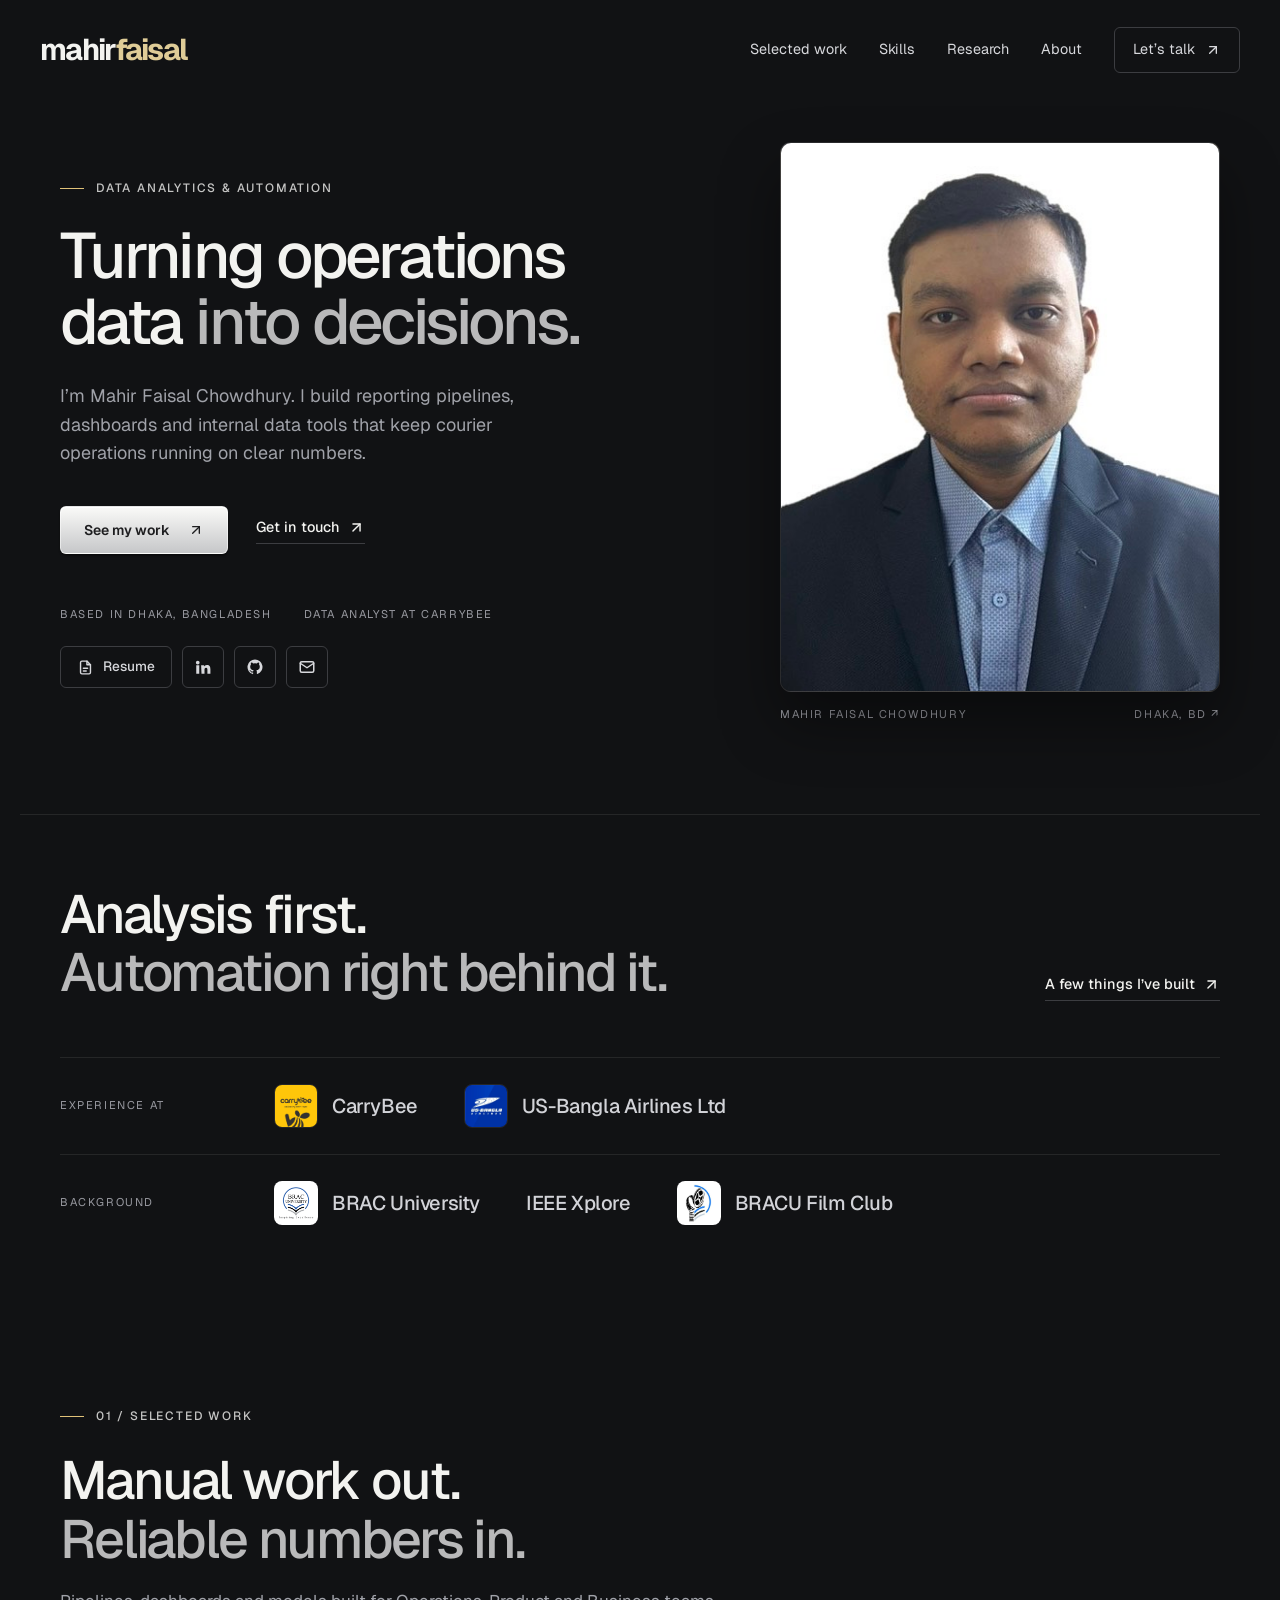
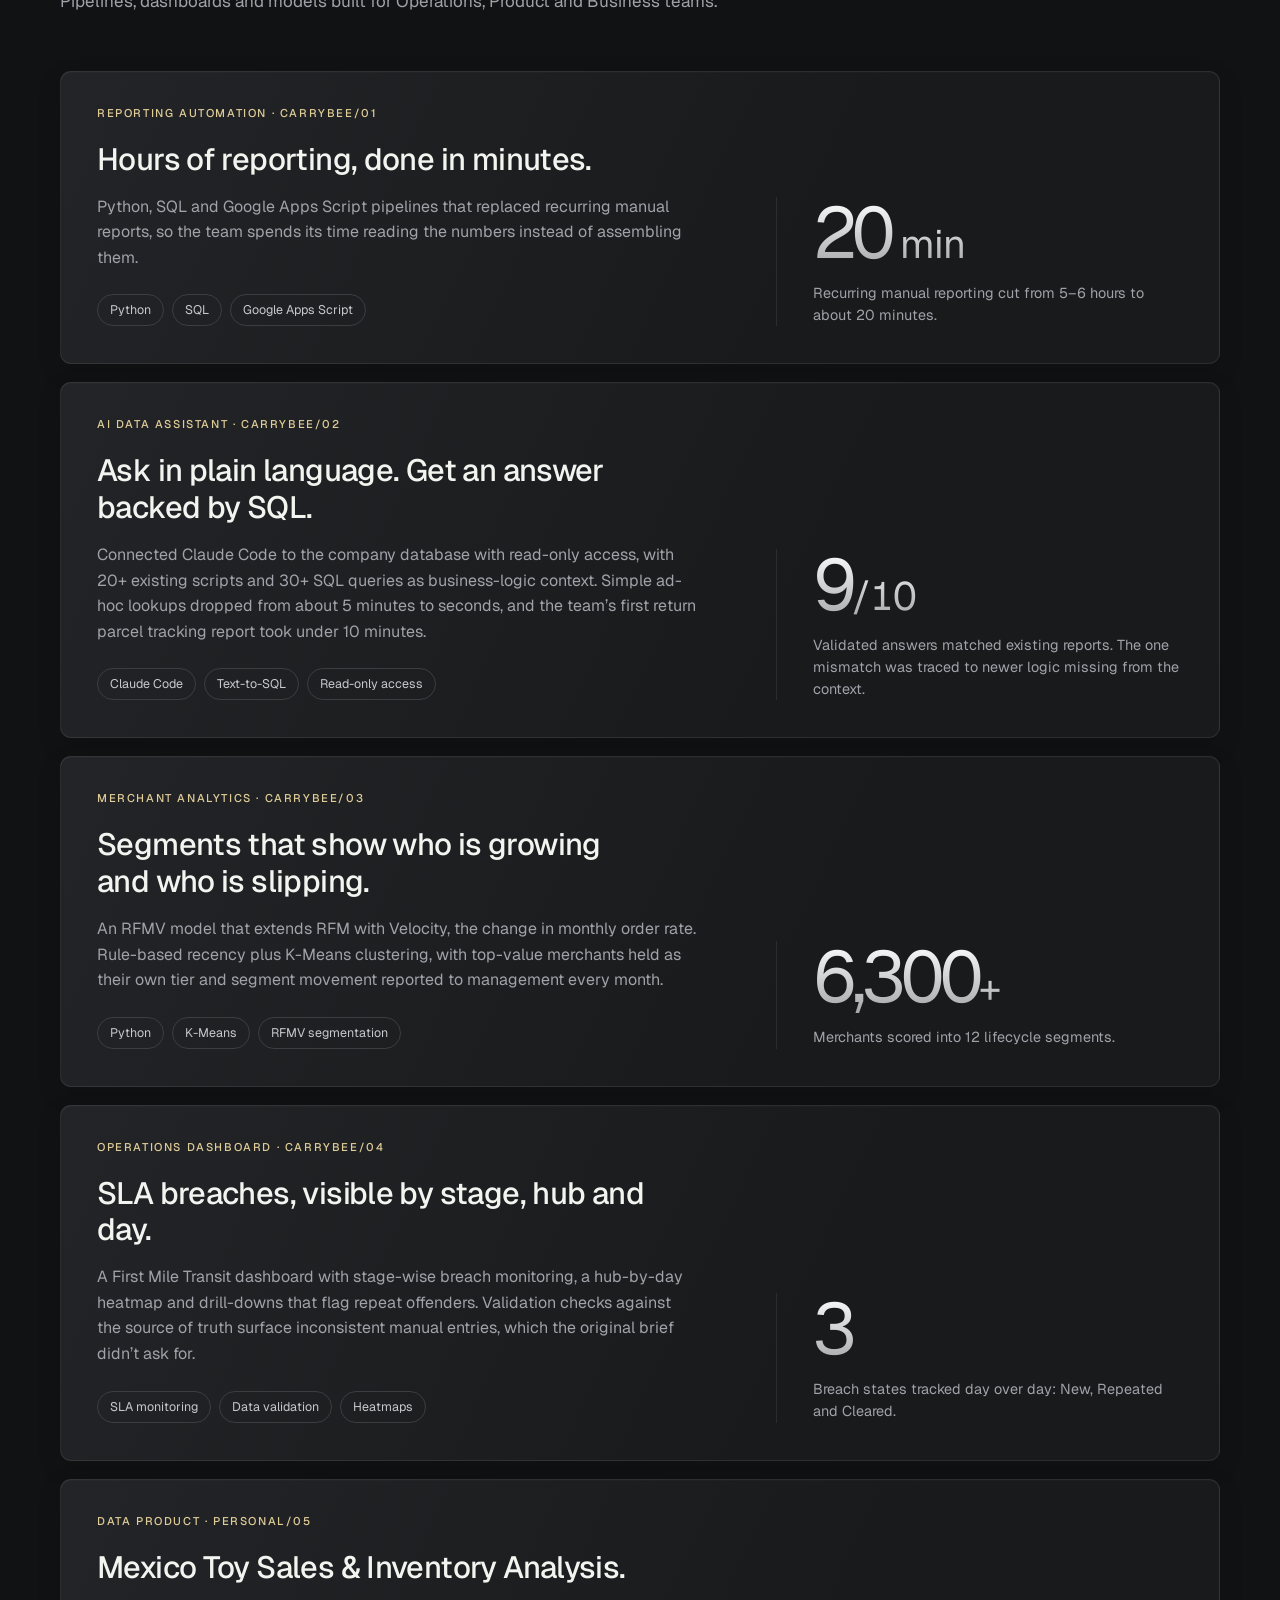
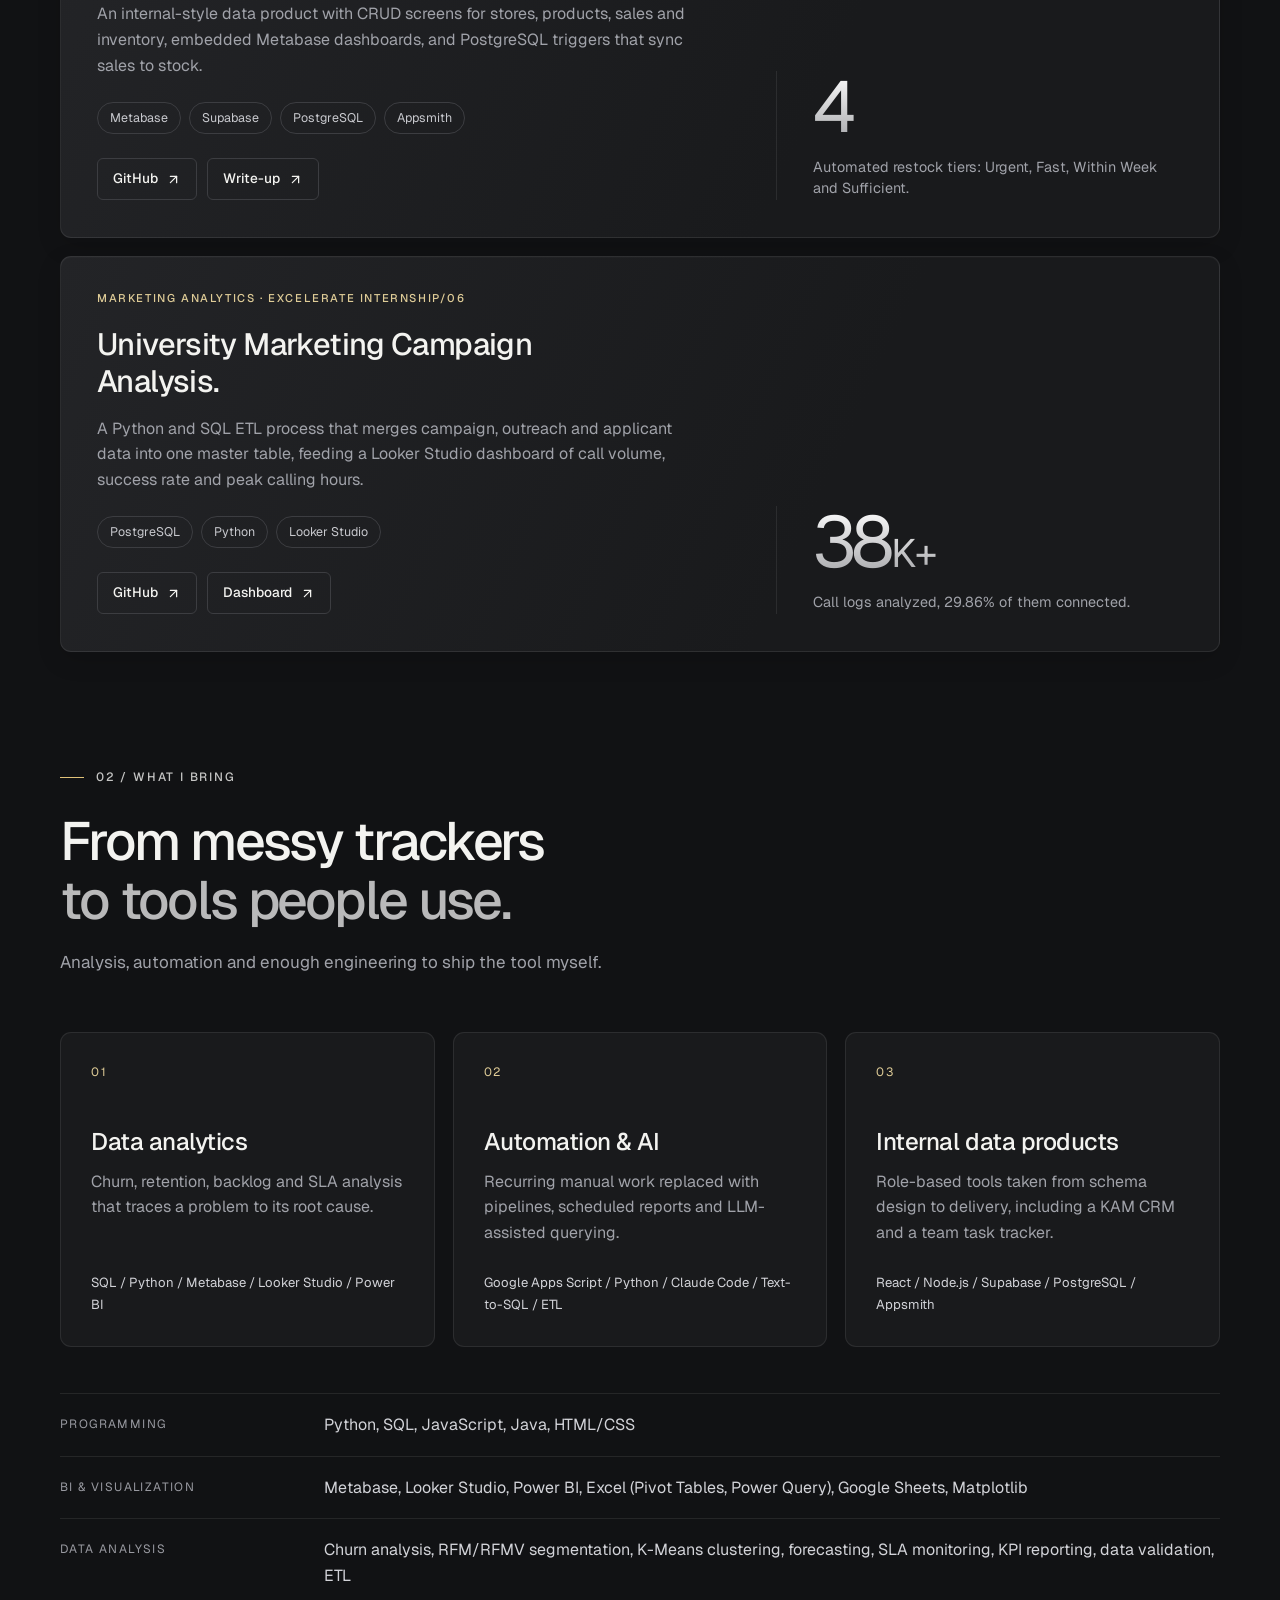
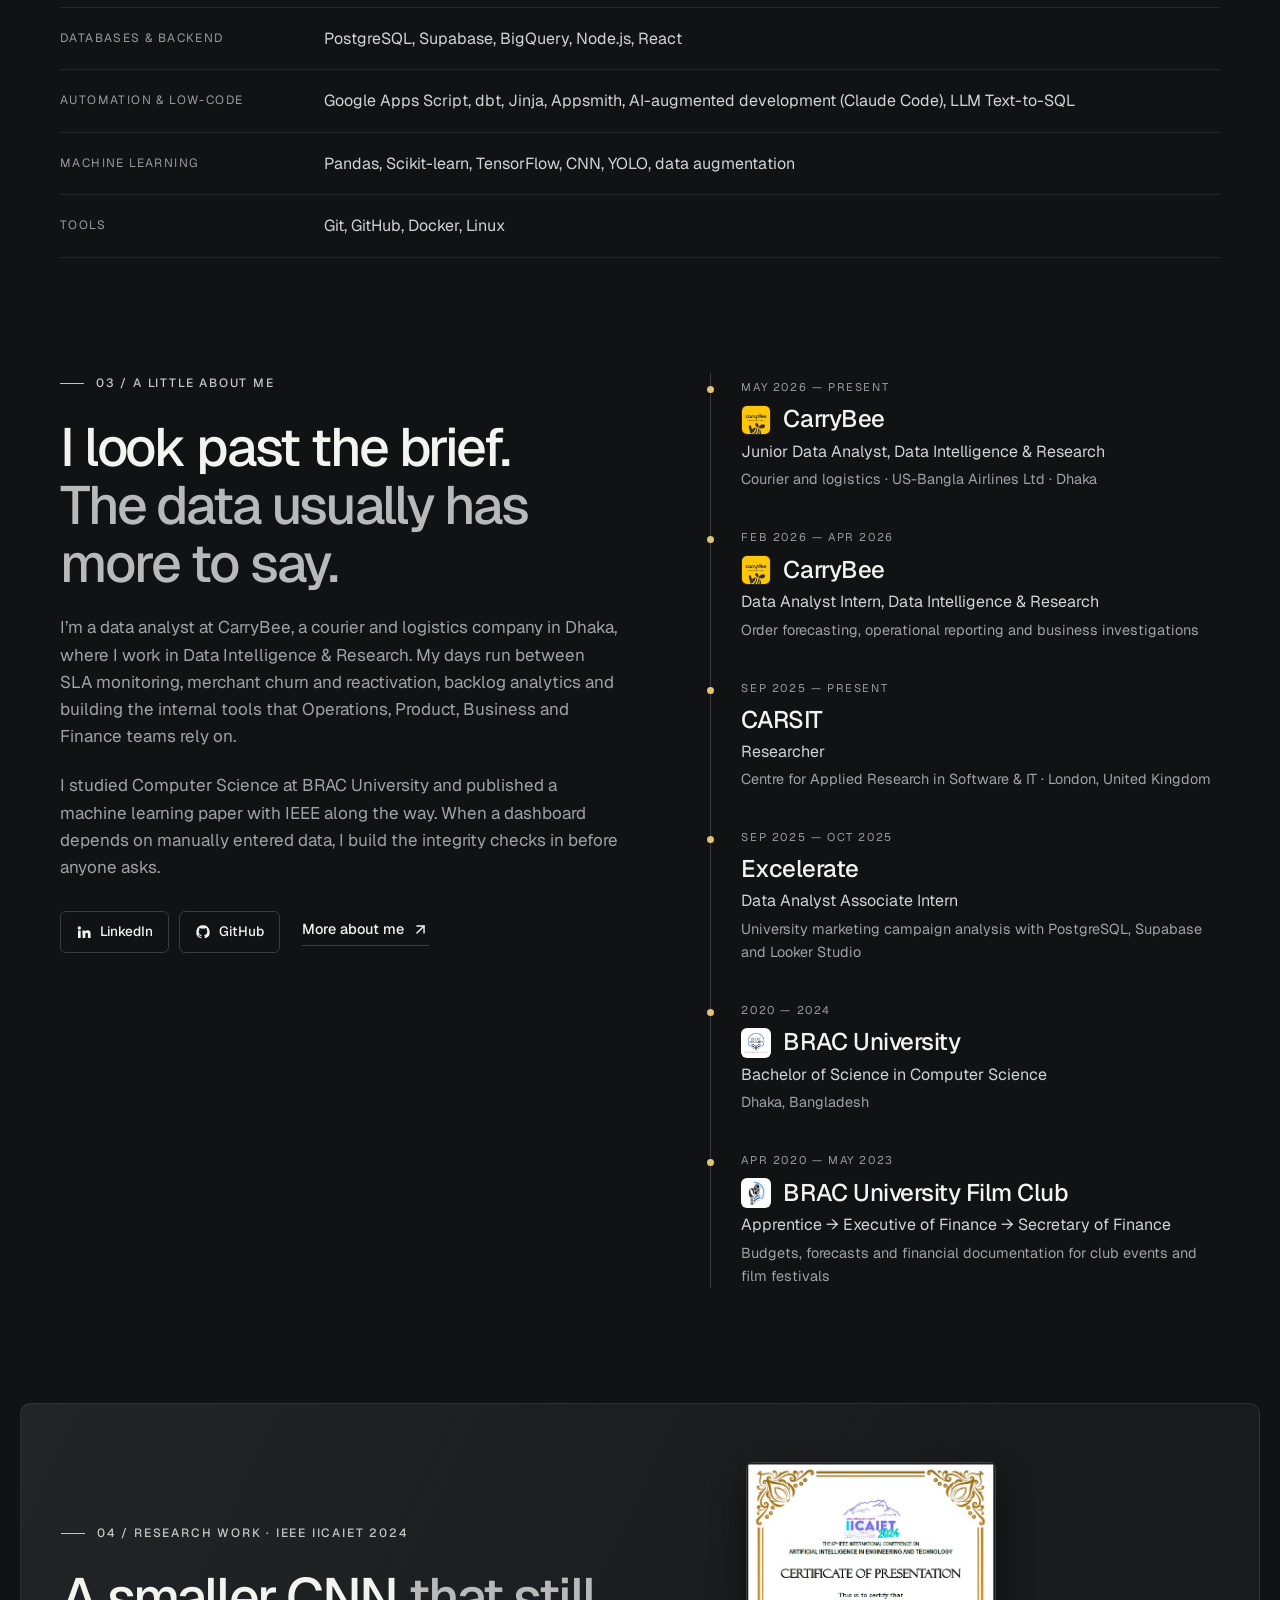
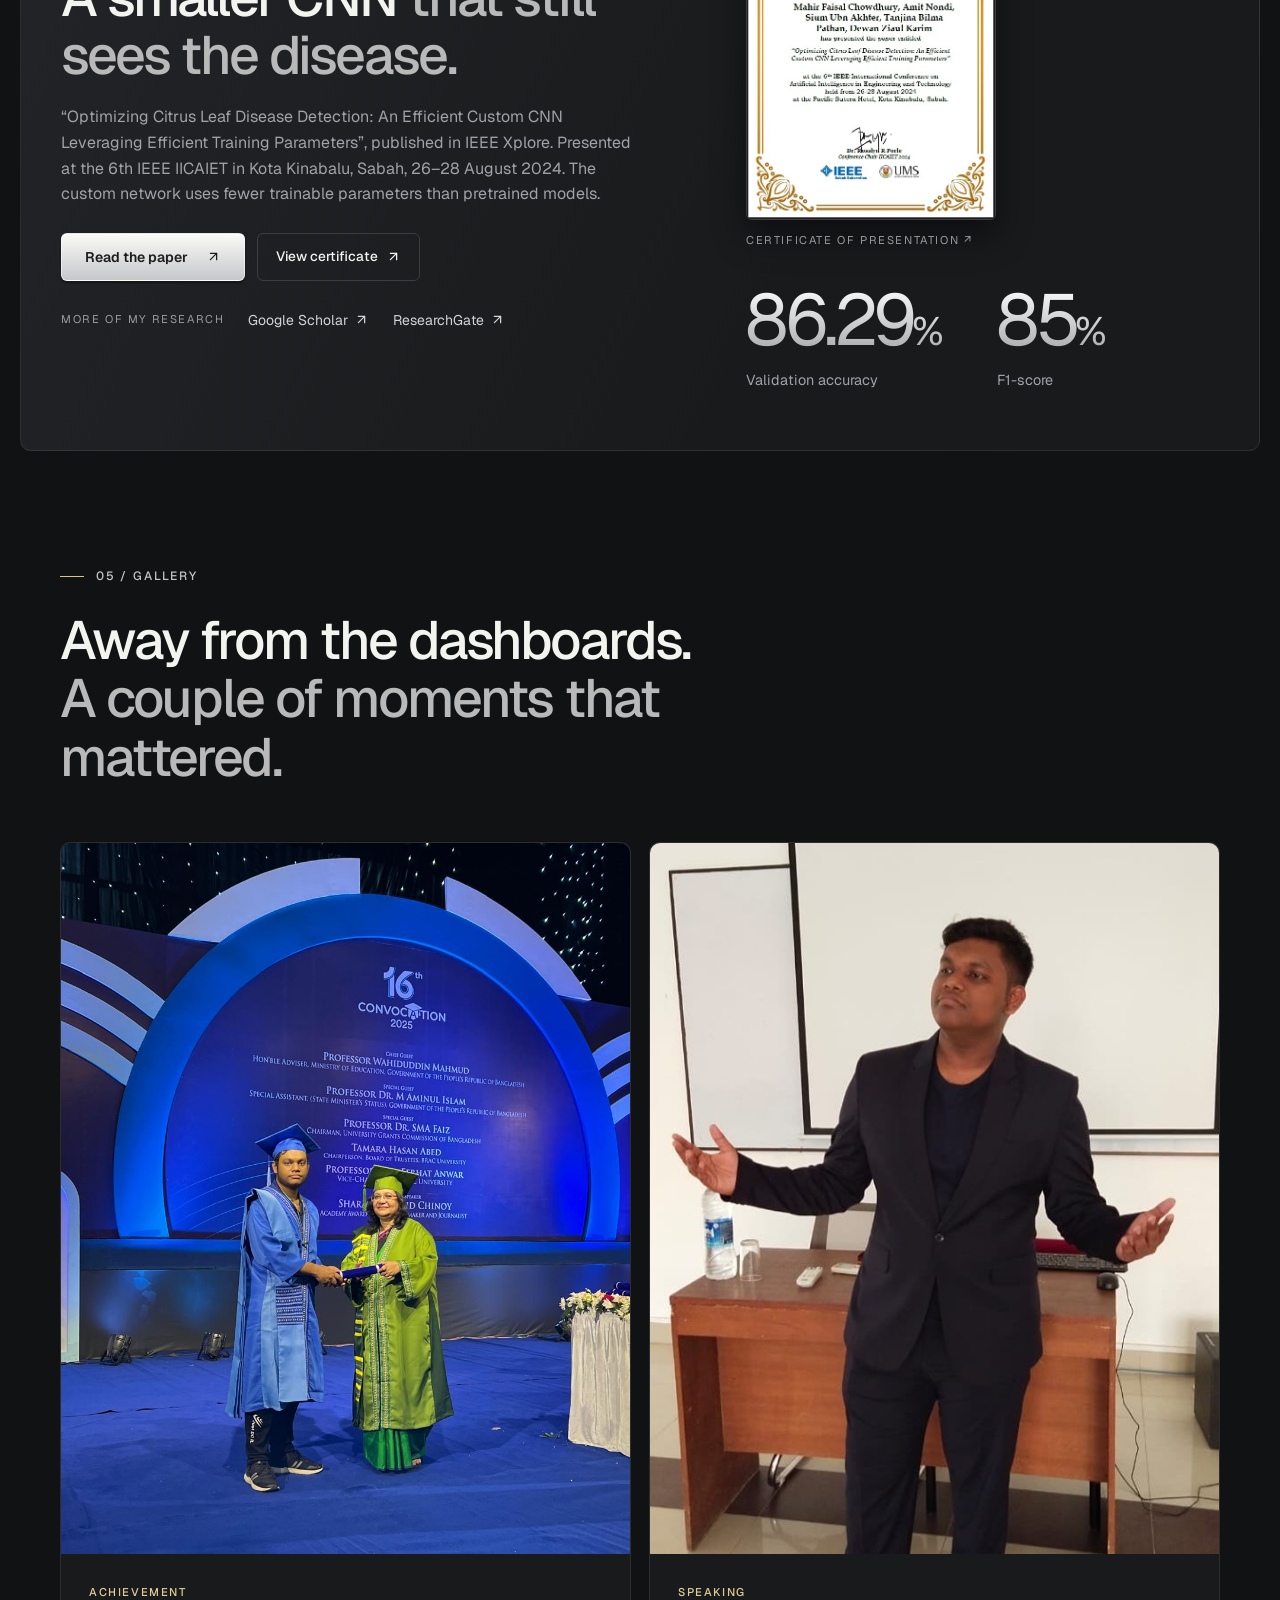
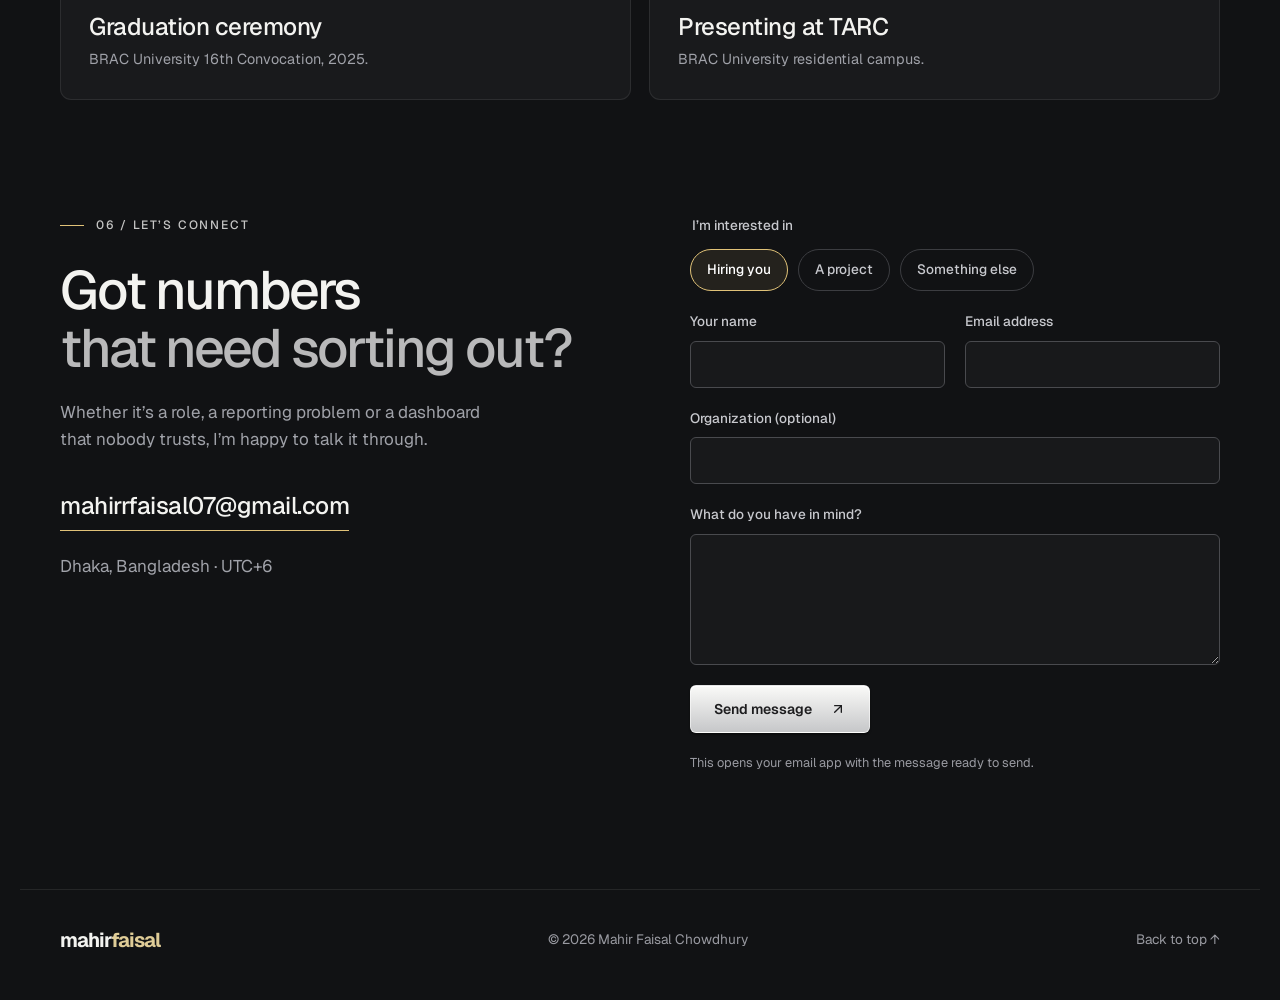
==== commit 67dcb848: "Add LinkedIn profile details: new roles, certifications, activities Co-Authored-By: Claude Opus 5.5 " ====
--- a/index.html
+++ b/index.html
@@ -187,7 +187,7 @@
 
       <article class="project reveal">
         <div class="project-body">
-          <p class="project-kicker">MARKETING ANALYTICS · PERSONAL/06</p>
+          <p class="project-kicker">MARKETING ANALYTICS · EXCELERATE INTERNSHIP/06</p>
           <h3>University Marketing Campaign Analysis.</h3>
           <p>A Python and SQL ETL process that merges campaign, outreach and applicant data into one master table, feeding a Looker Studio dashboard of call volume, success rate and peak calling hours.</p>
           <ul class="tags"><li>PostgreSQL</li><li>Python</li><li>Looker Studio</li></ul>
@@ -238,7 +238,7 @@
       <div><dt>BI &amp; visualization</dt><dd>Metabase, Looker Studio, Power BI, Excel (Pivot Tables, Power Query), Google Sheets, Matplotlib</dd></div>
       <div><dt>Data analysis</dt><dd>Churn analysis, RFM/RFMV segmentation, K-Means clustering, forecasting, SLA monitoring, KPI reporting, data validation, ETL</dd></div>
       <div><dt>Databases &amp; backend</dt><dd>PostgreSQL, Supabase, BigQuery, Node.js, React</dd></div>
-      <div><dt>Automation &amp; low-code</dt><dd>Google Apps Script, Appsmith, AI-augmented development (Claude Code), LLM Text-to-SQL</dd></div>
+      <div><dt>Automation &amp; low-code</dt><dd>Google Apps Script, dbt, Jinja, Appsmith, AI-augmented development (Claude Code), LLM Text-to-SQL</dd></div>
       <div><dt>Machine learning</dt><dd>Pandas, Scikit-learn, TensorFlow, CNN, YOLO, data augmentation</dd></div>
       <div><dt>Tools</dt><dd>Git, GitHub, Docker, Linux</dd></div>
     </dl>
@@ -272,15 +272,27 @@
         <p class="timeline-note">Order forecasting, operational reporting and business investigations</p>
       </li>
       <li>
-        <p class="timeline-date">OCT 2024</p>
+        <p class="timeline-date">SEP 2025 — PRESENT</p>
+        <h3>CARSIT</h3>
+        <p class="timeline-role">Researcher</p>
+        <p class="timeline-note">Centre for Applied Research in Software &amp; IT · London, United Kingdom</p>
+      </li>
+      <li>
+        <p class="timeline-date">SEP 2025 — OCT 2025</p>
+        <h3>Excelerate</h3>
+        <p class="timeline-role">Data Analyst Associate Intern</p>
+        <p class="timeline-note">University marketing campaign analysis with PostgreSQL, Supabase and Looker Studio</p>
+      </li>
+      <li>
+        <p class="timeline-date">2020 — 2024</p>
         <h3><img class="timeline-logo on-white" src="assets/logo-brac.png" alt="" width="30" height="30">BRAC University</h3>
         <p class="timeline-role">Bachelor of Science in Computer Science</p>
         <p class="timeline-note">Dhaka, Bangladesh</p>
       </li>
       <li>
-        <p class="timeline-date">SPRING 2019 — SPRING 2022</p>
+        <p class="timeline-date">APR 2020 — MAY 2023</p>
         <h3><img class="timeline-logo on-white" src="assets/logo-bufc.jpg" alt="" width="30" height="30">BRAC University Film Club</h3>
-        <p class="timeline-role">Secretary of Finance</p>
+        <p class="timeline-role">Apprentice → Executive of Finance → Secretary of Finance</p>
         <p class="timeline-note">Budgets, forecasts and financial documentation for club events and film festivals</p>
       </li>
     </ol>
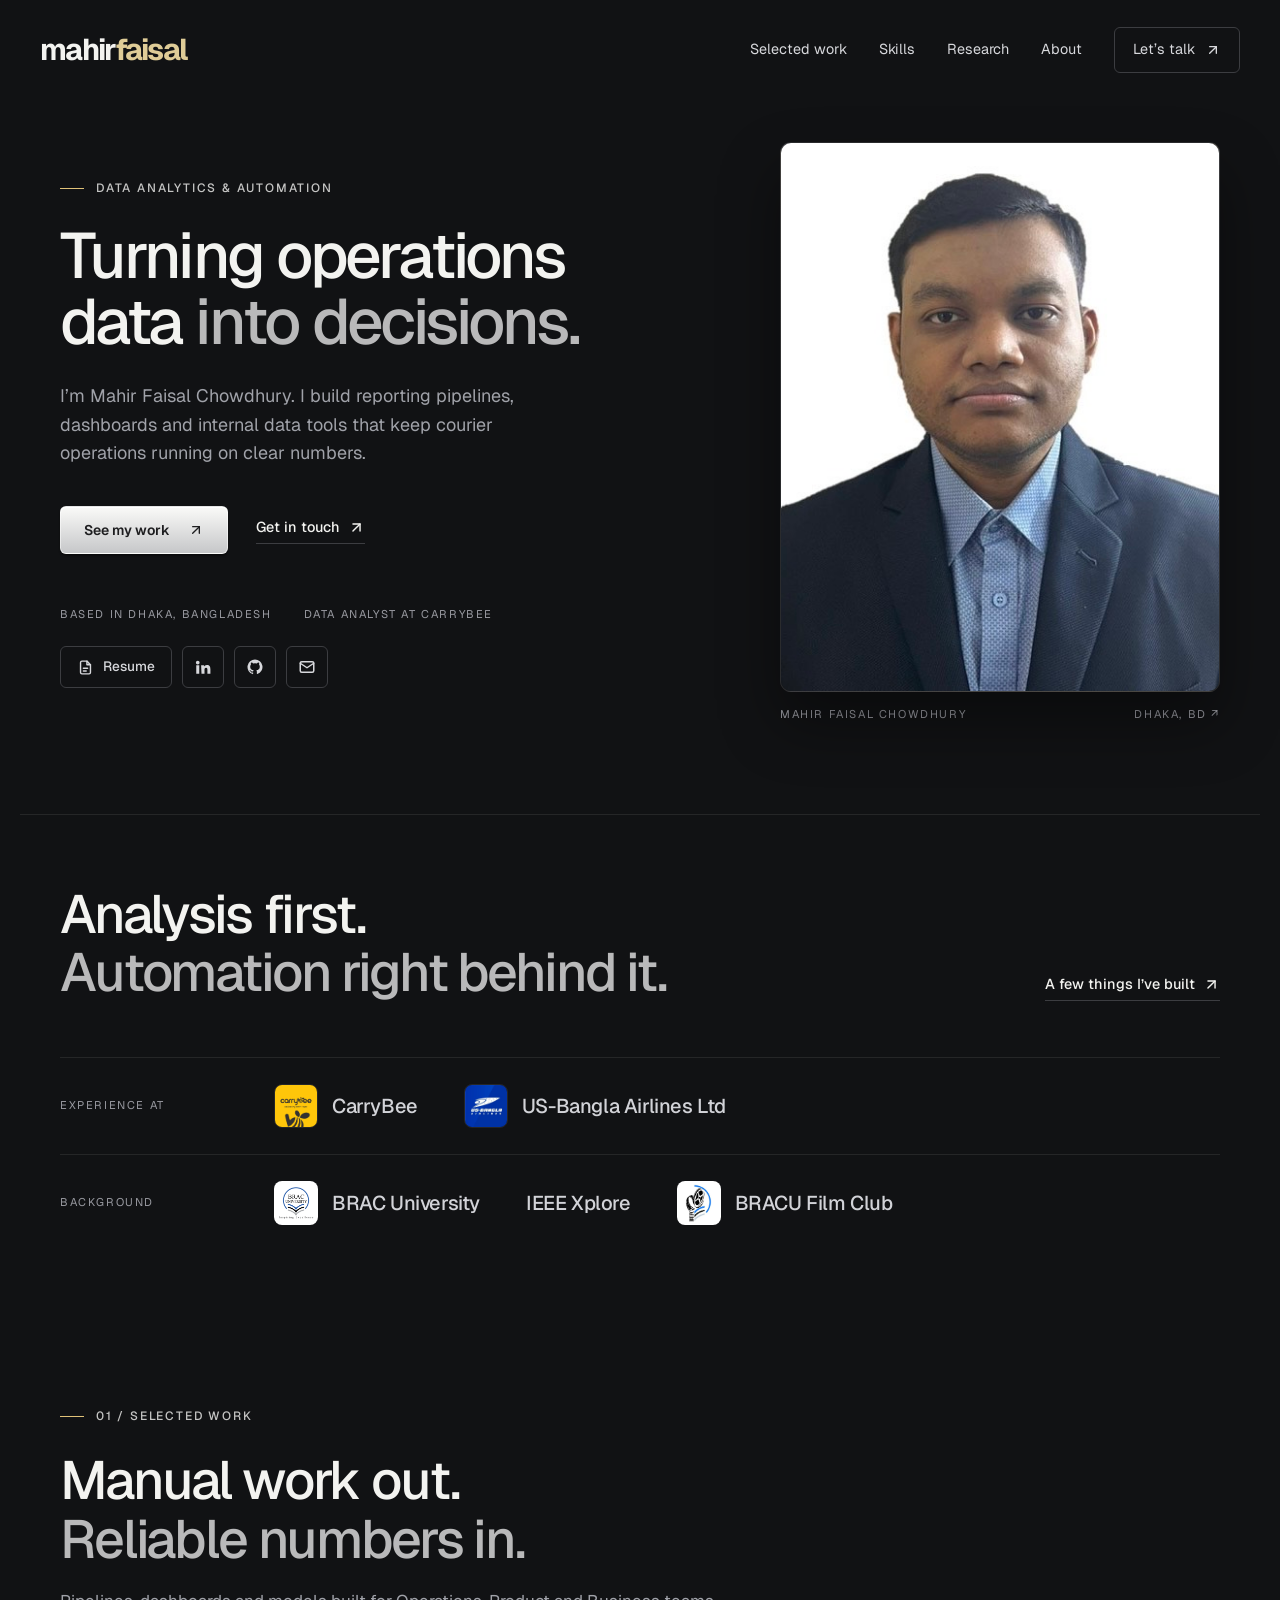
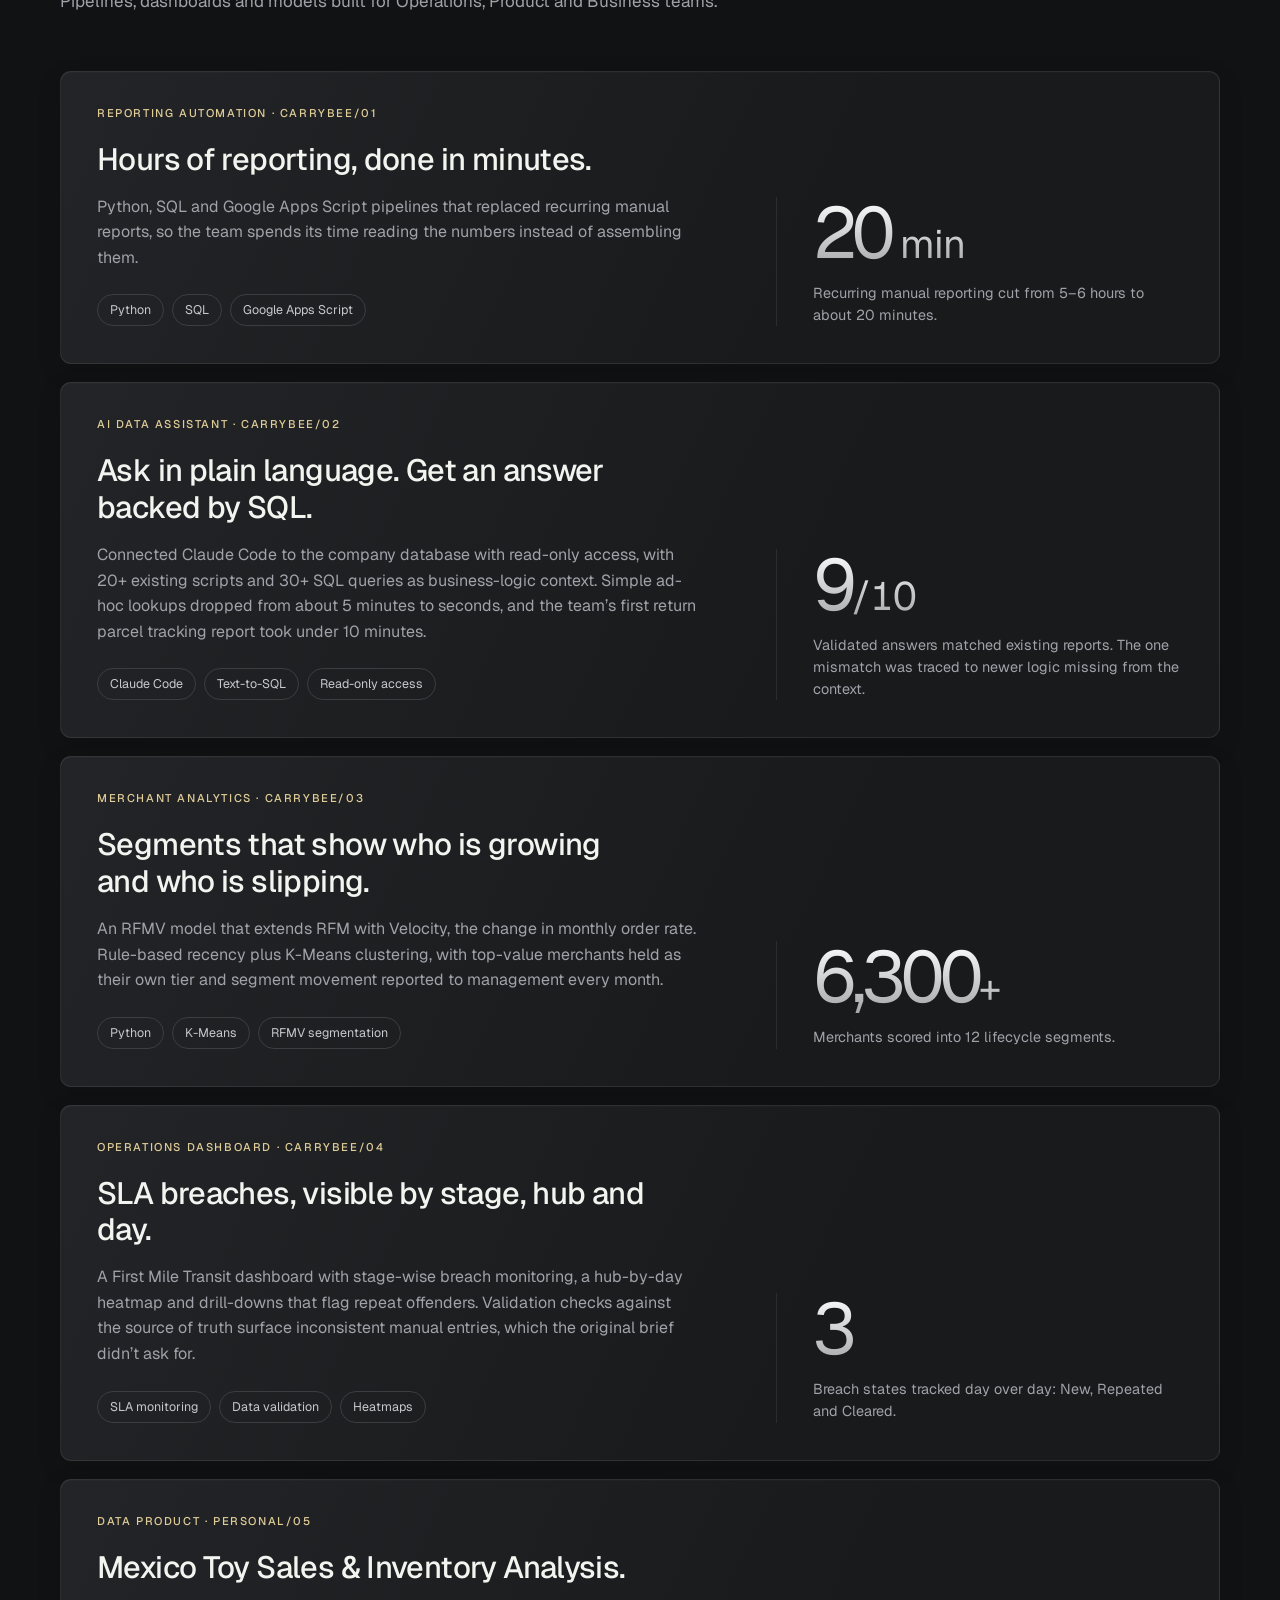
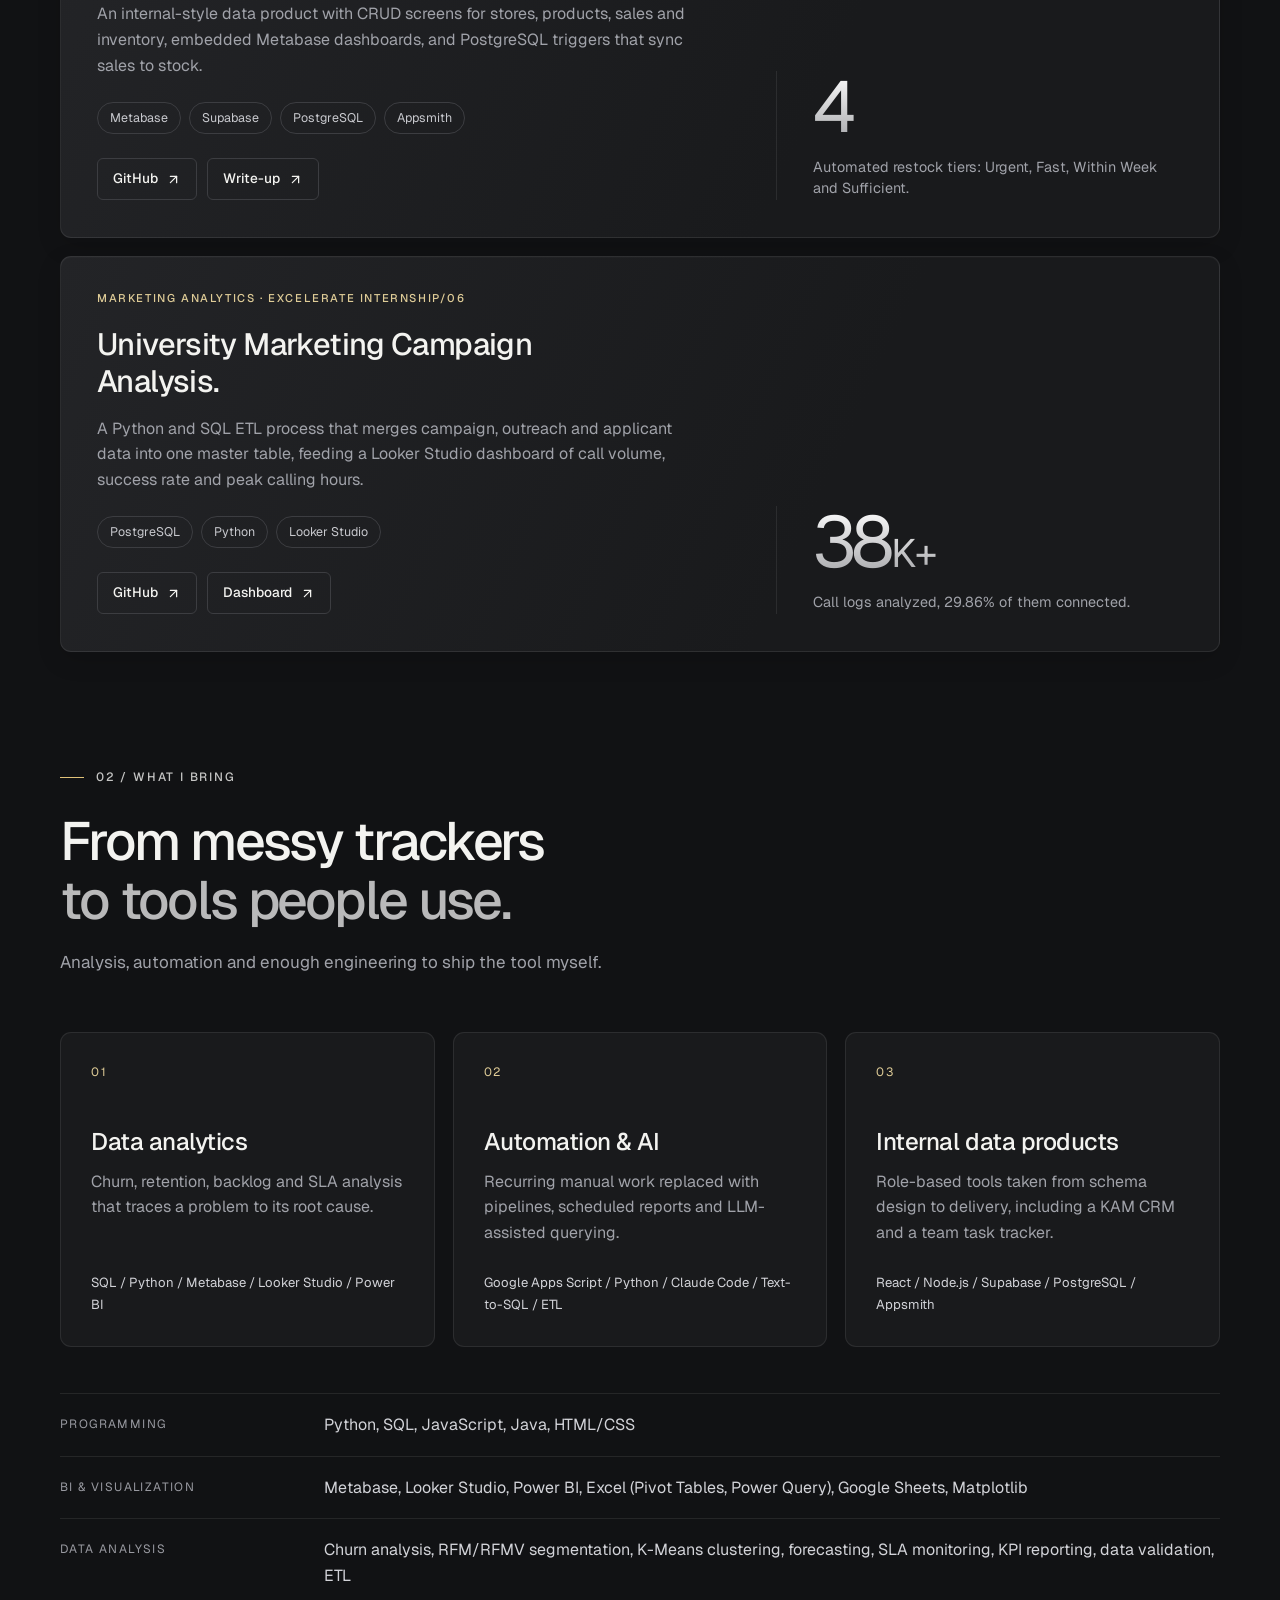
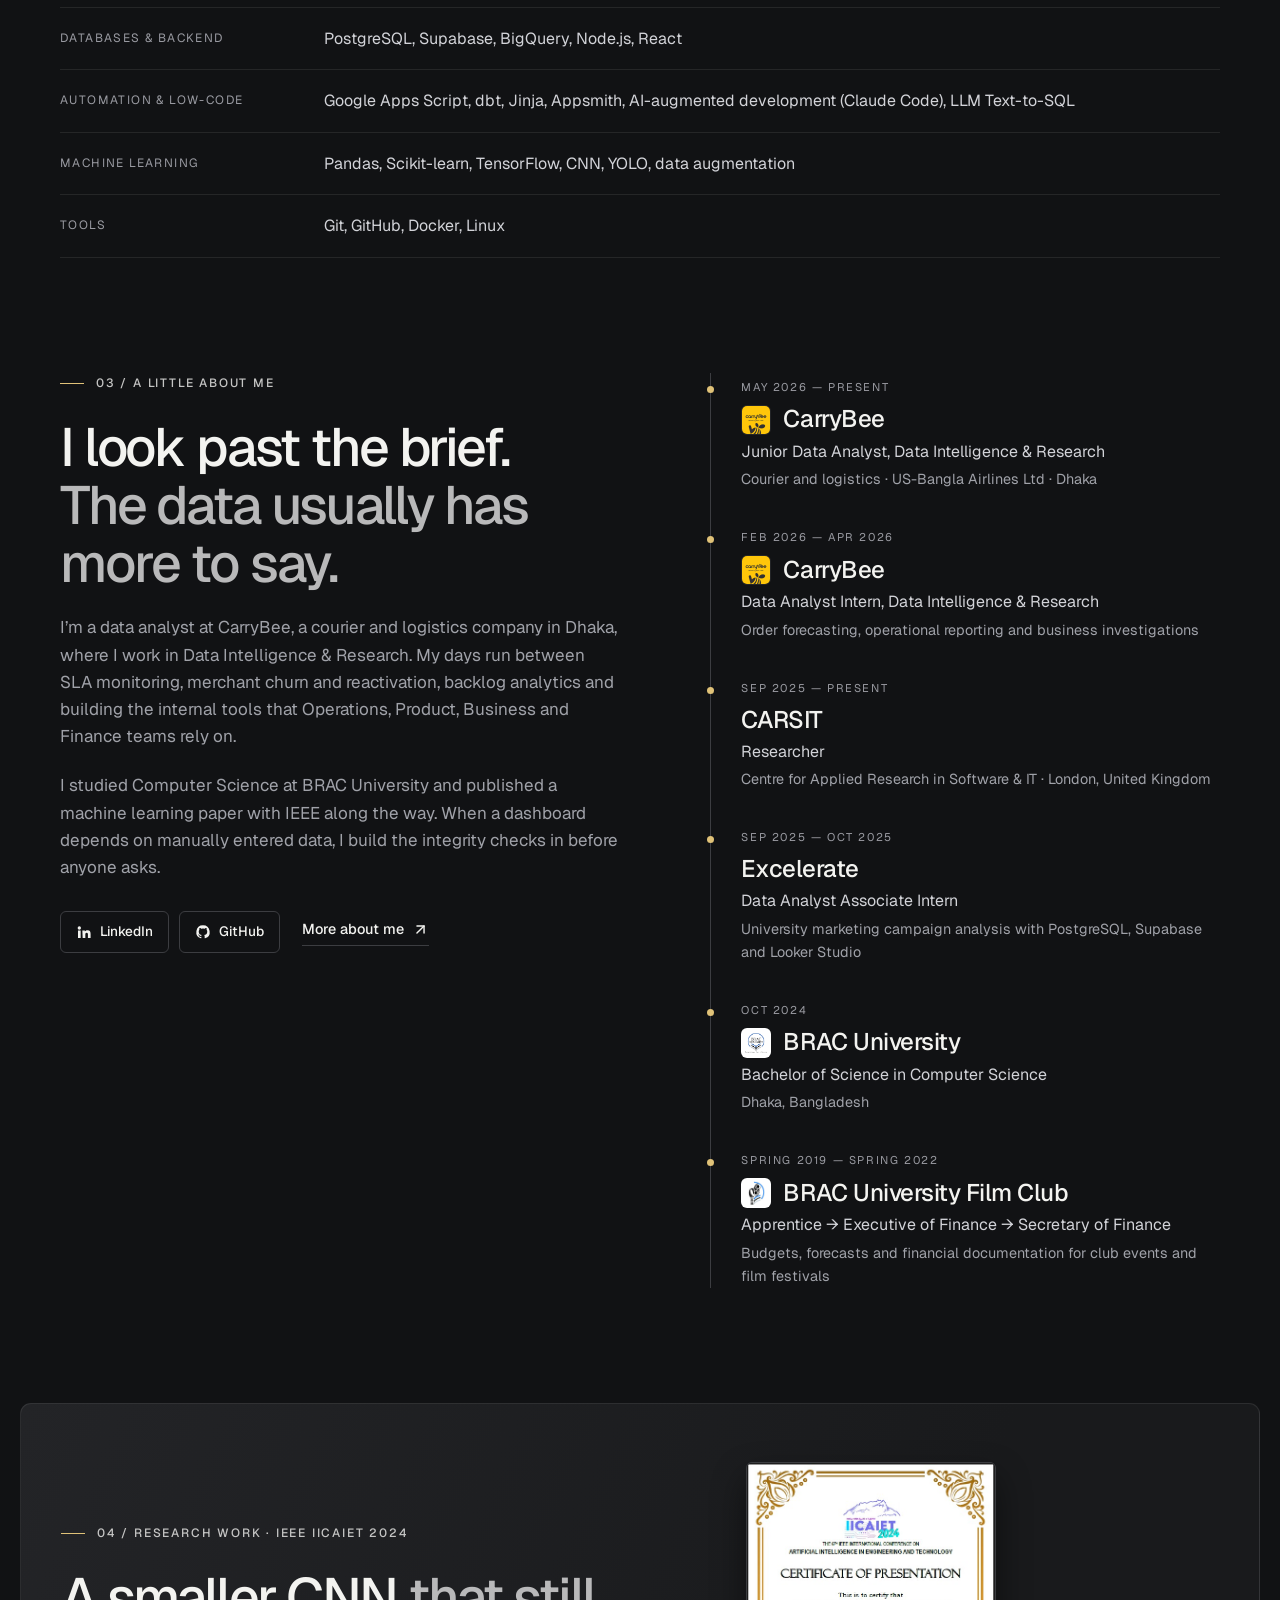
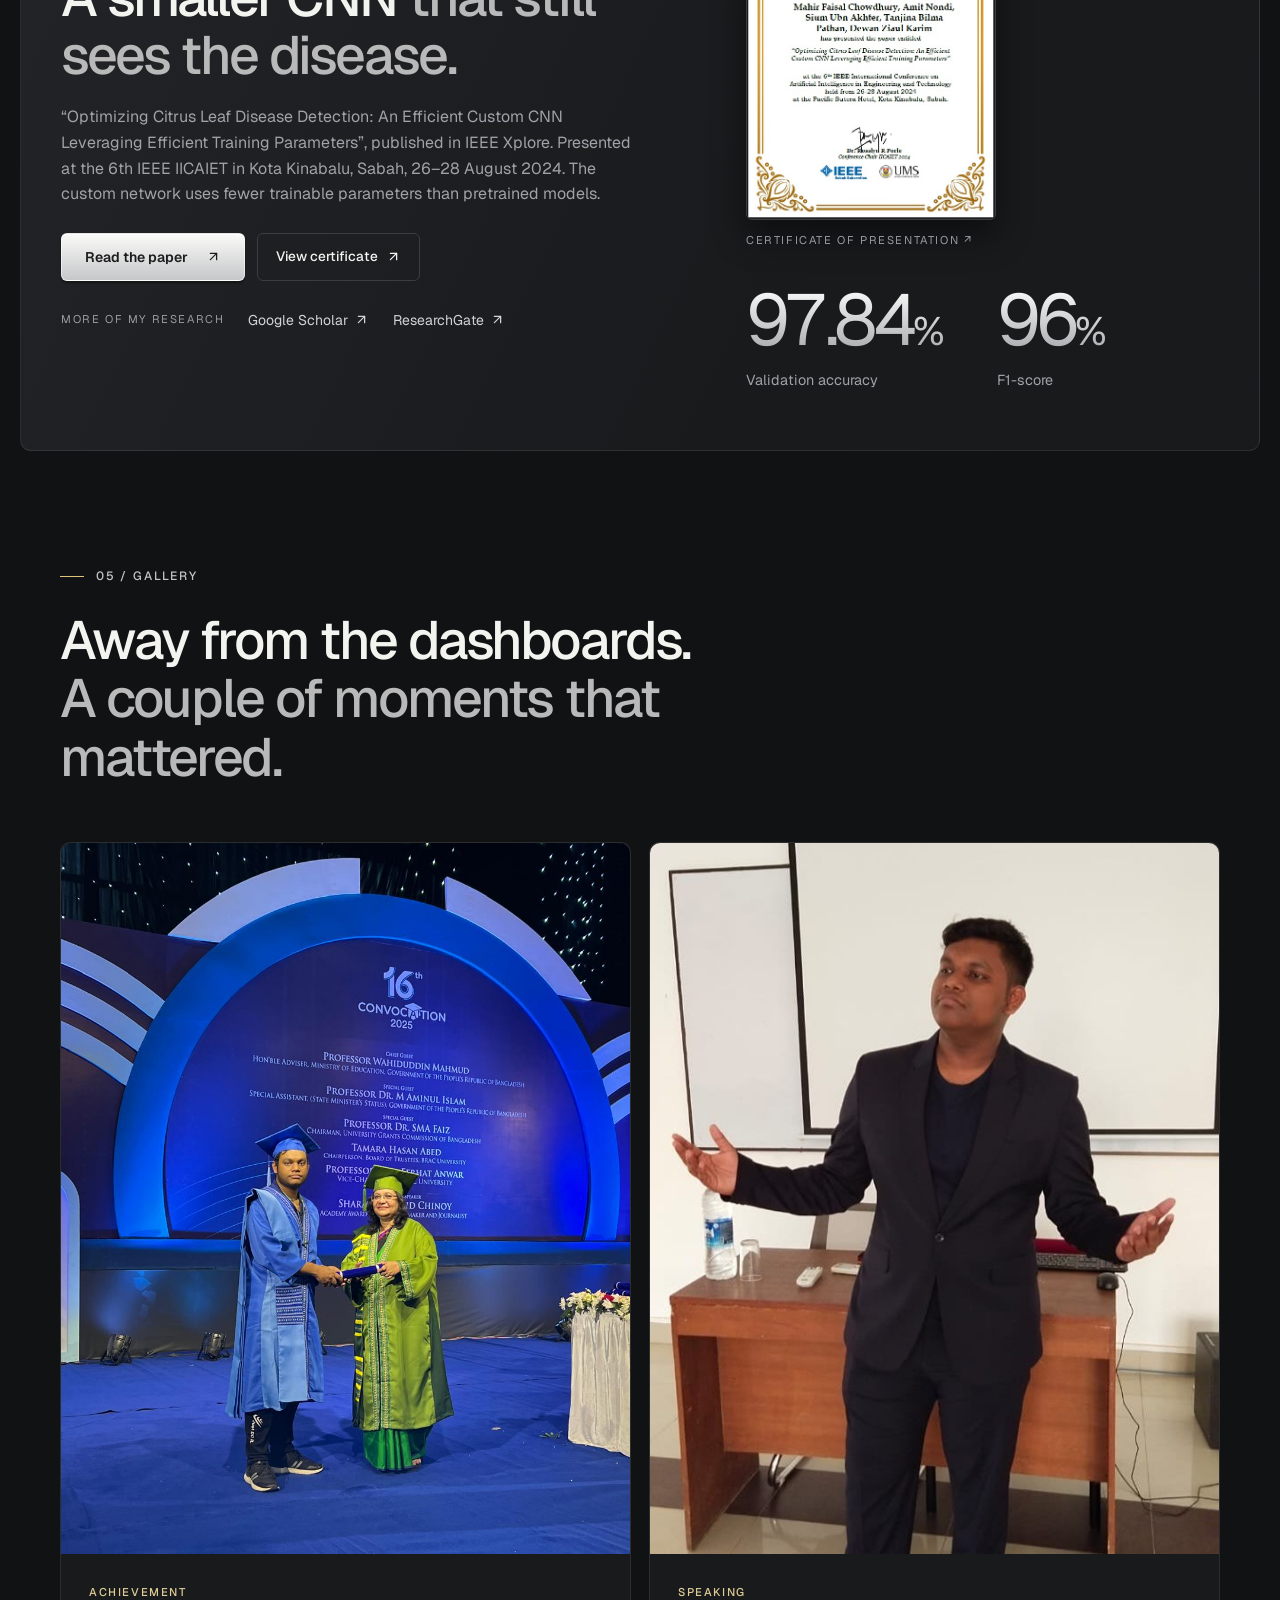
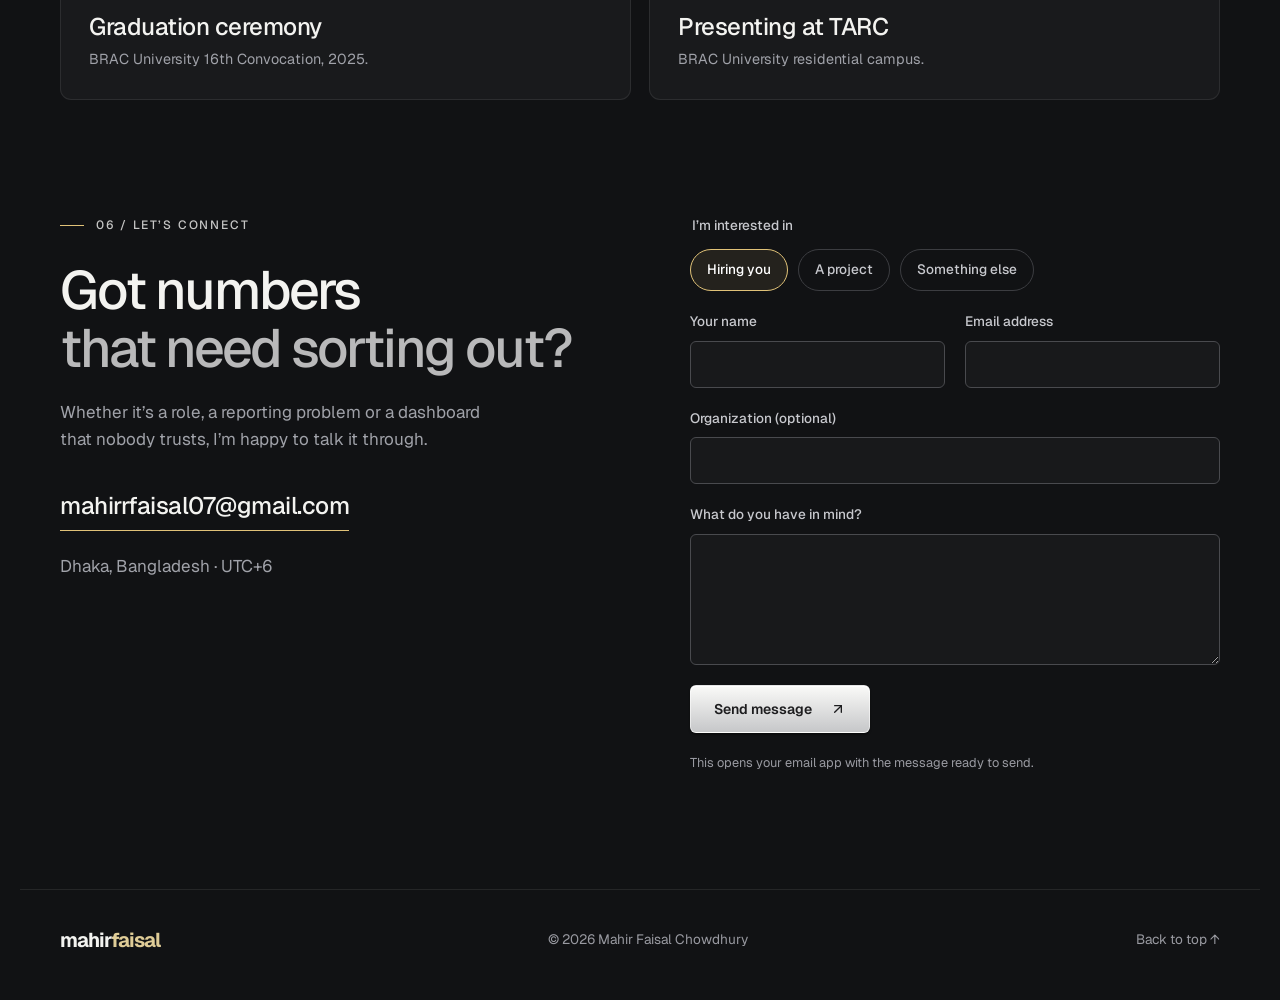
==== commit 4f60d2fe: "Use resume dates for Film Club and add certificate issuers Co-Authored-By: Claude Opus 5.5 <noreply@" ====
--- a/index.html
+++ b/index.html
@@ -284,13 +284,13 @@
         <p class="timeline-note">University marketing campaign analysis with PostgreSQL, Supabase and Looker Studio</p>
       </li>
       <li>
-        <p class="timeline-date">2020 — 2024</p>
+        <p class="timeline-date">OCT 2024</p>
         <h3><img class="timeline-logo on-white" src="assets/logo-brac.png" alt="" width="30" height="30">BRAC University</h3>
         <p class="timeline-role">Bachelor of Science in Computer Science</p>
         <p class="timeline-note">Dhaka, Bangladesh</p>
       </li>
       <li>
-        <p class="timeline-date">APR 2020 — MAY 2023</p>
+        <p class="timeline-date">SPRING 2019 — SPRING 2022</p>
         <h3><img class="timeline-logo on-white" src="assets/logo-bufc.jpg" alt="" width="30" height="30">BRAC University Film Club</h3>
         <p class="timeline-role">Apprentice → Executive of Finance → Secretary of Finance</p>
         <p class="timeline-note">Budgets, forecasts and financial documentation for club events and film festivals</p>
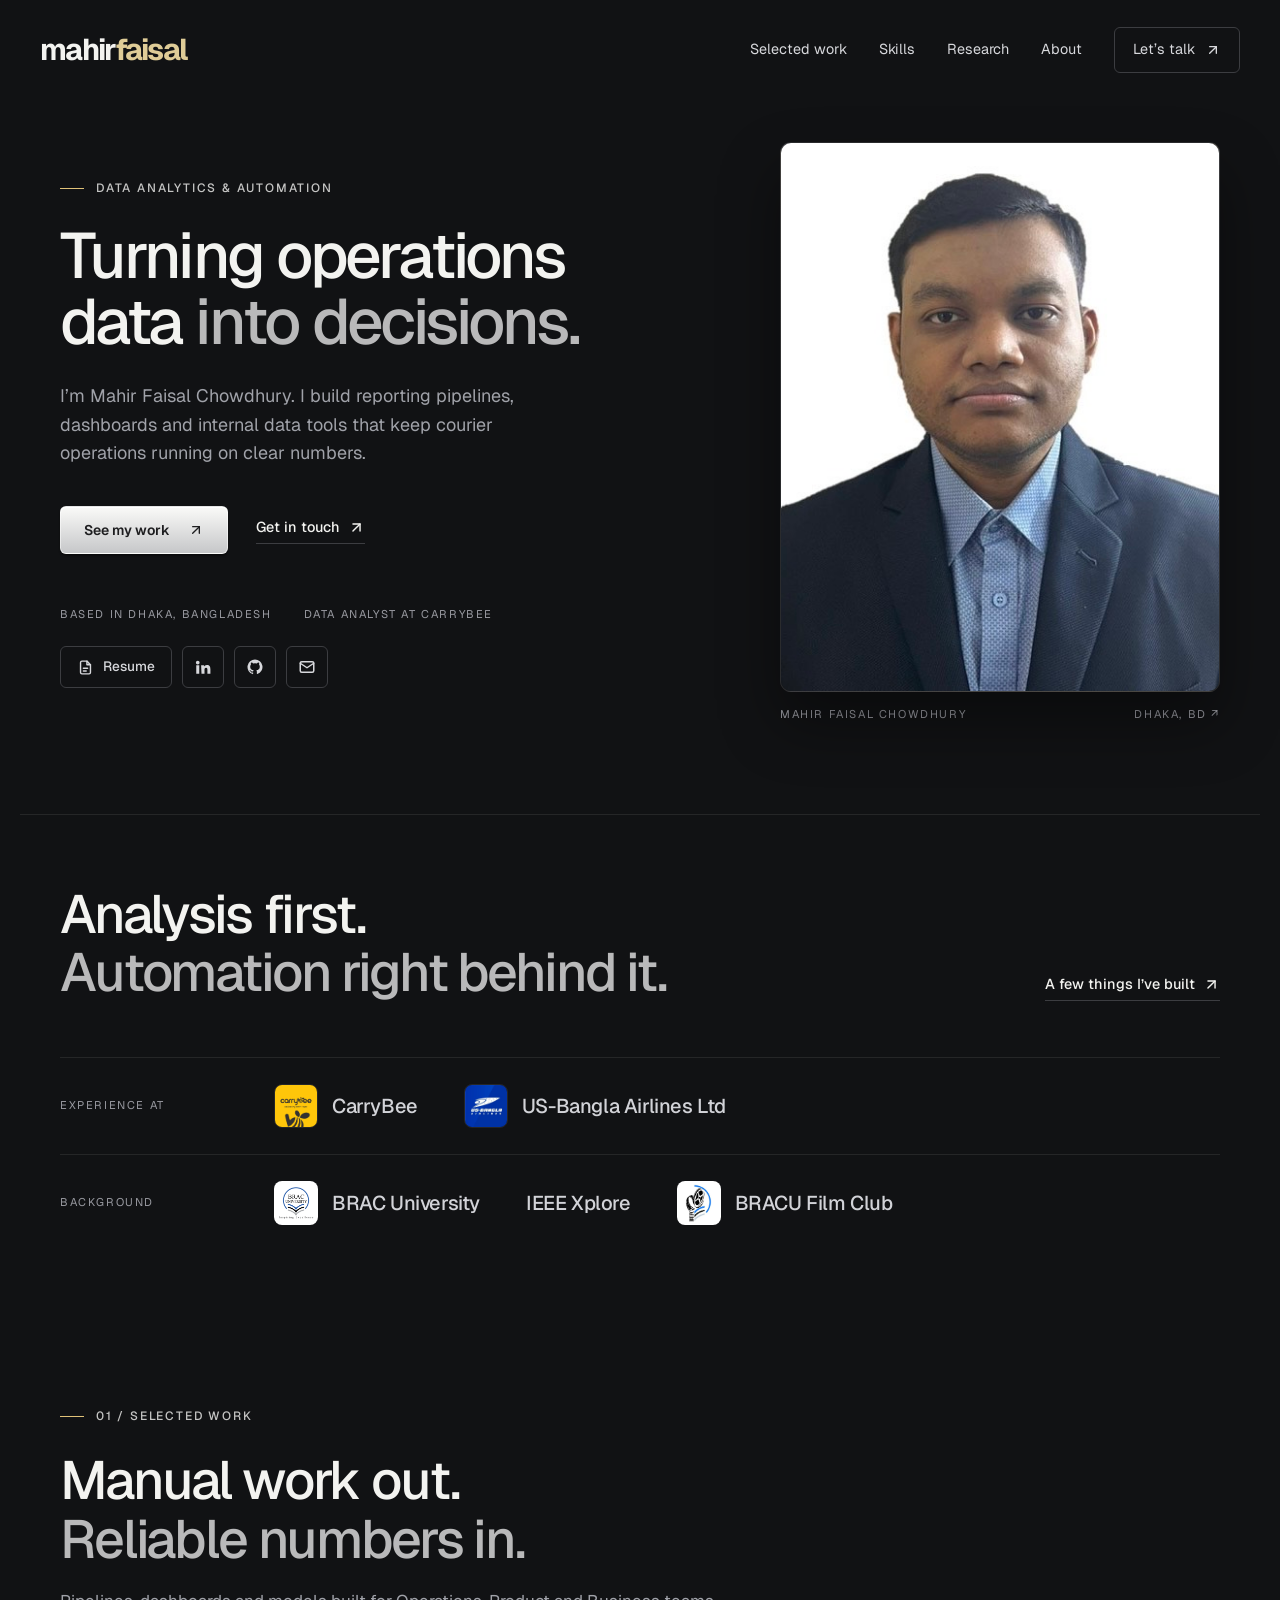
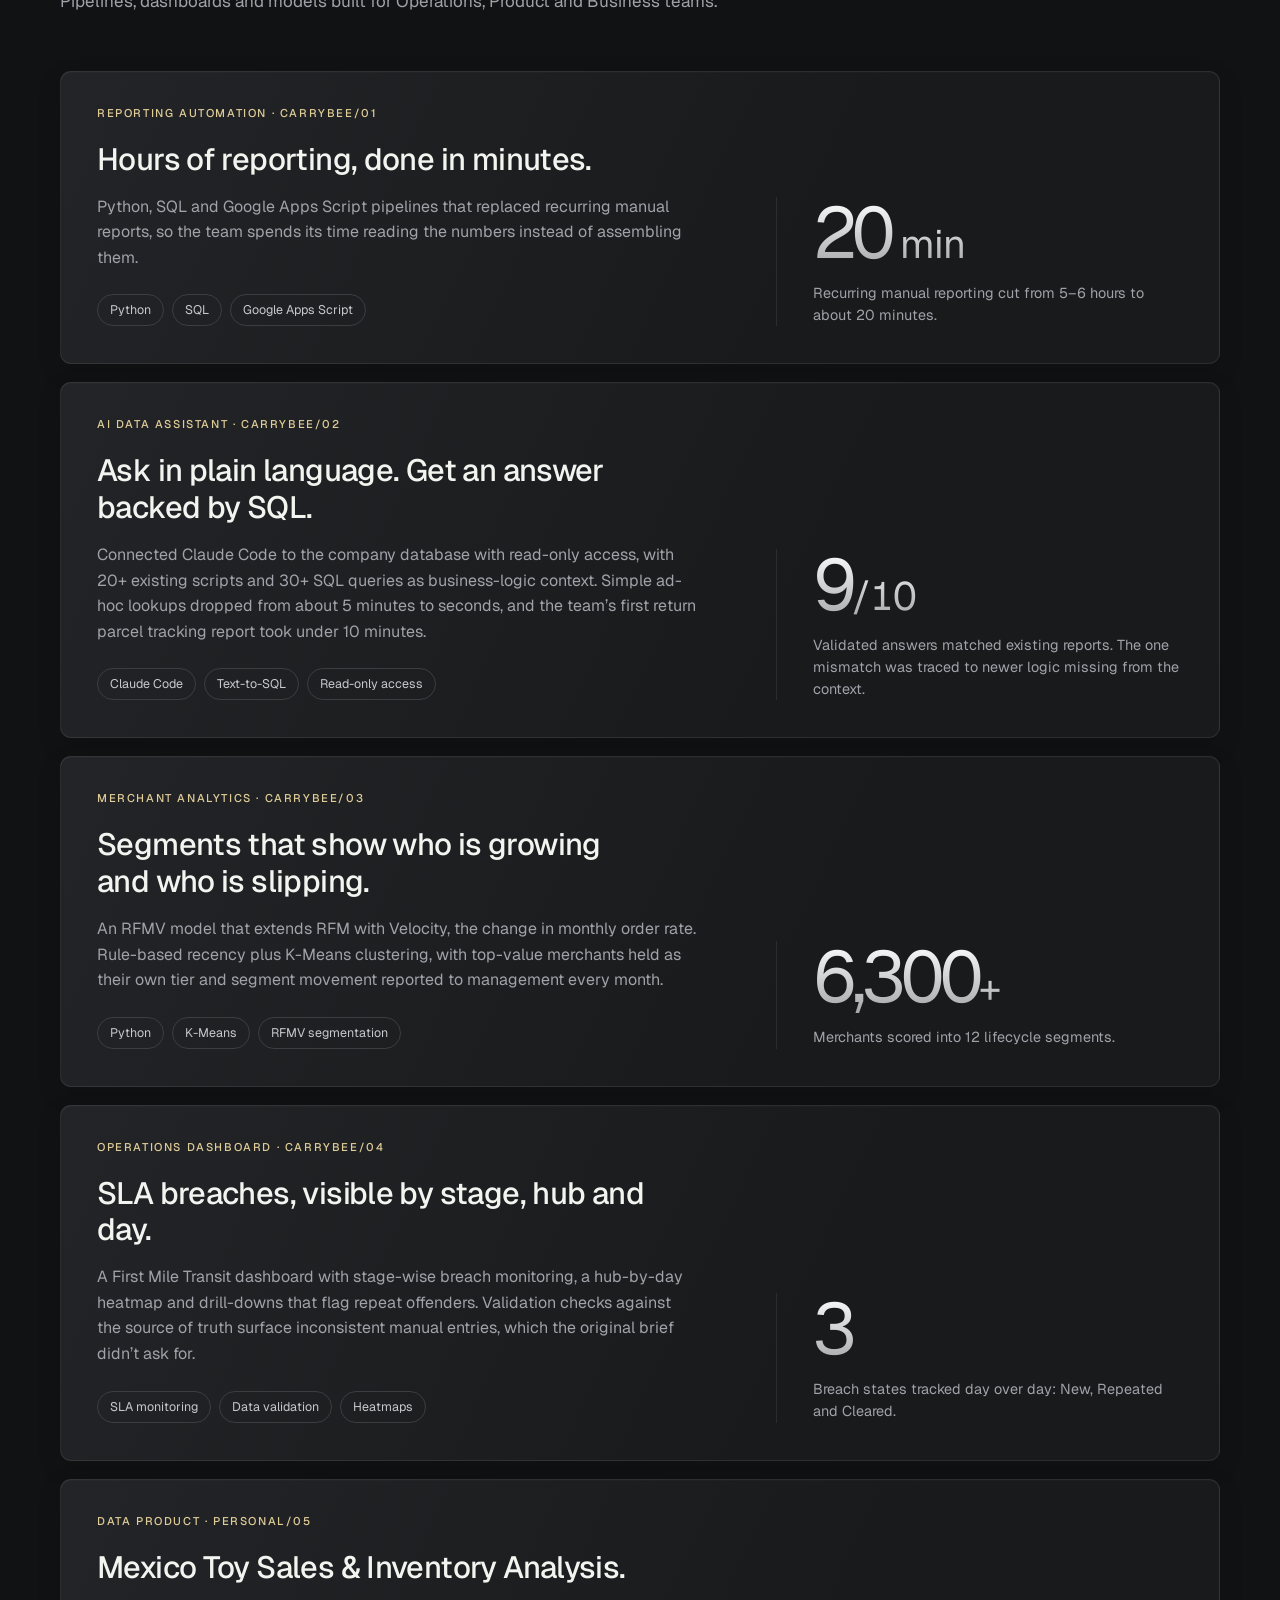
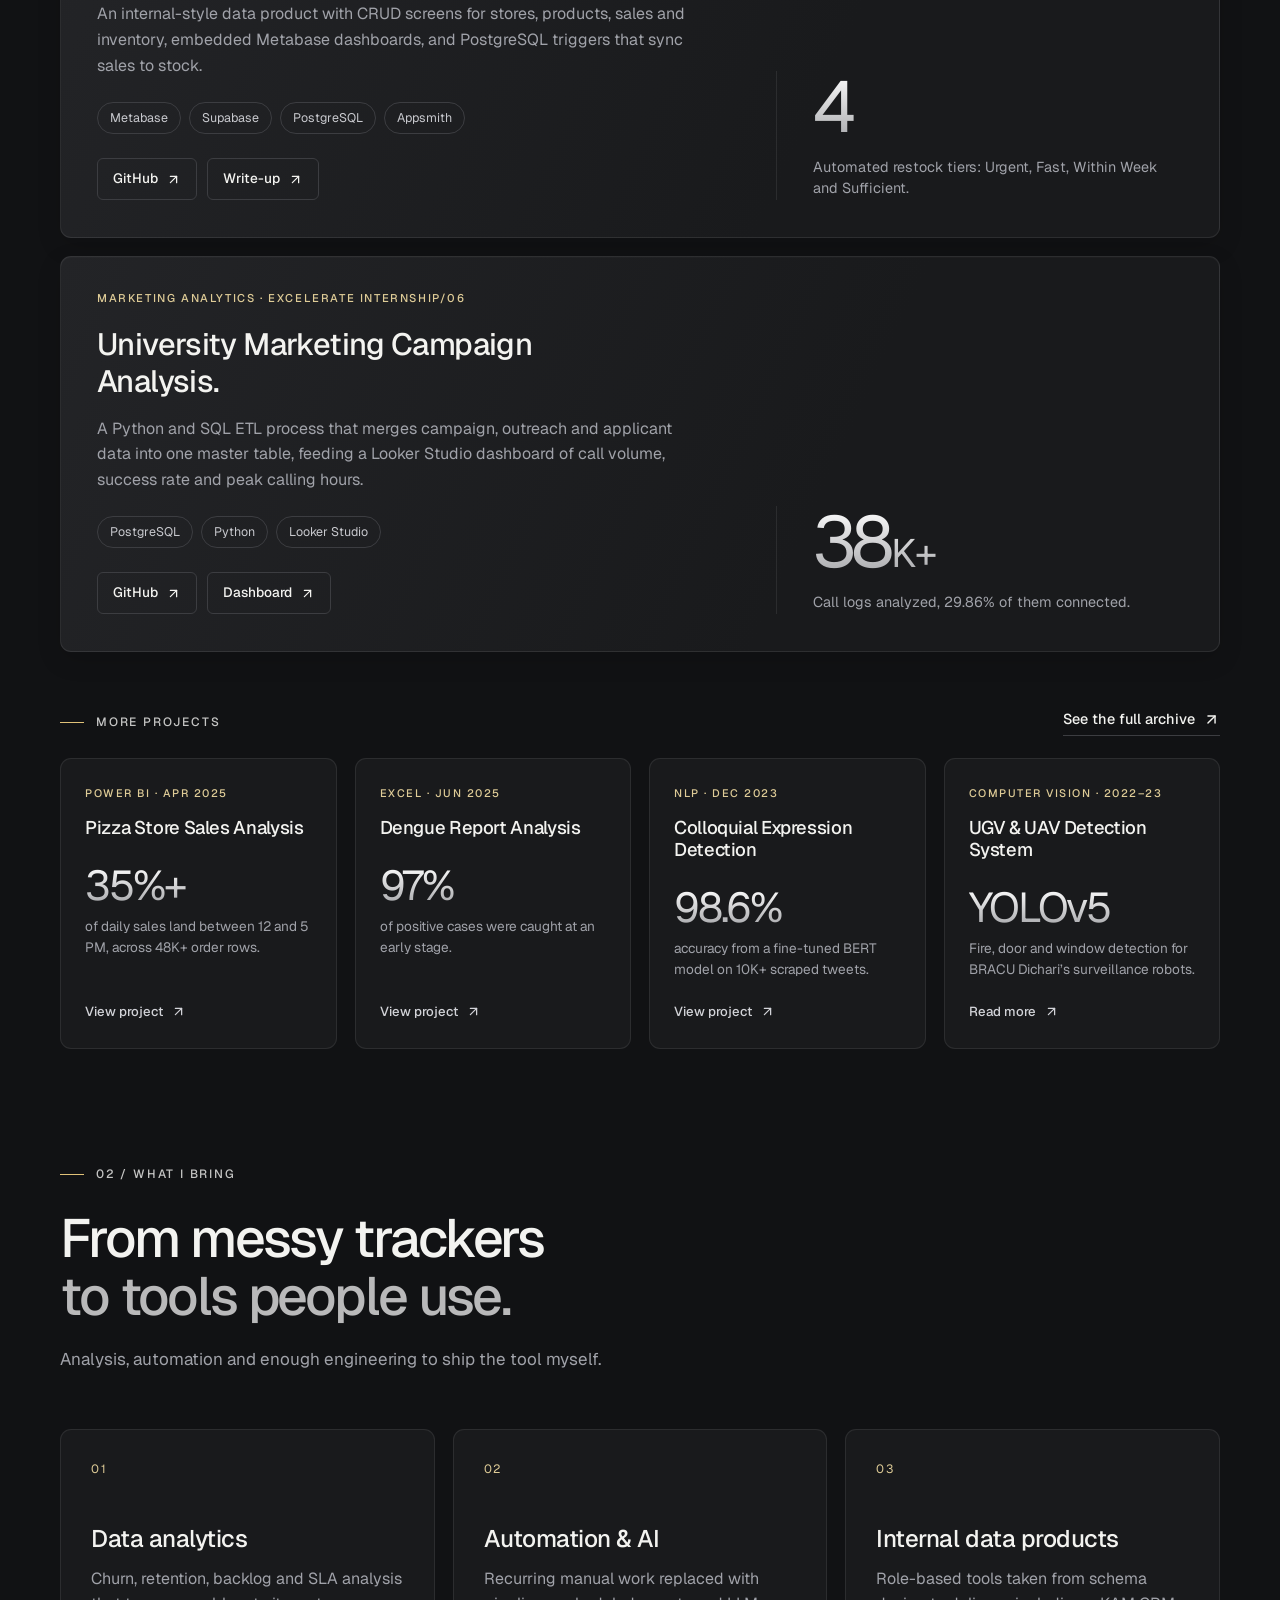
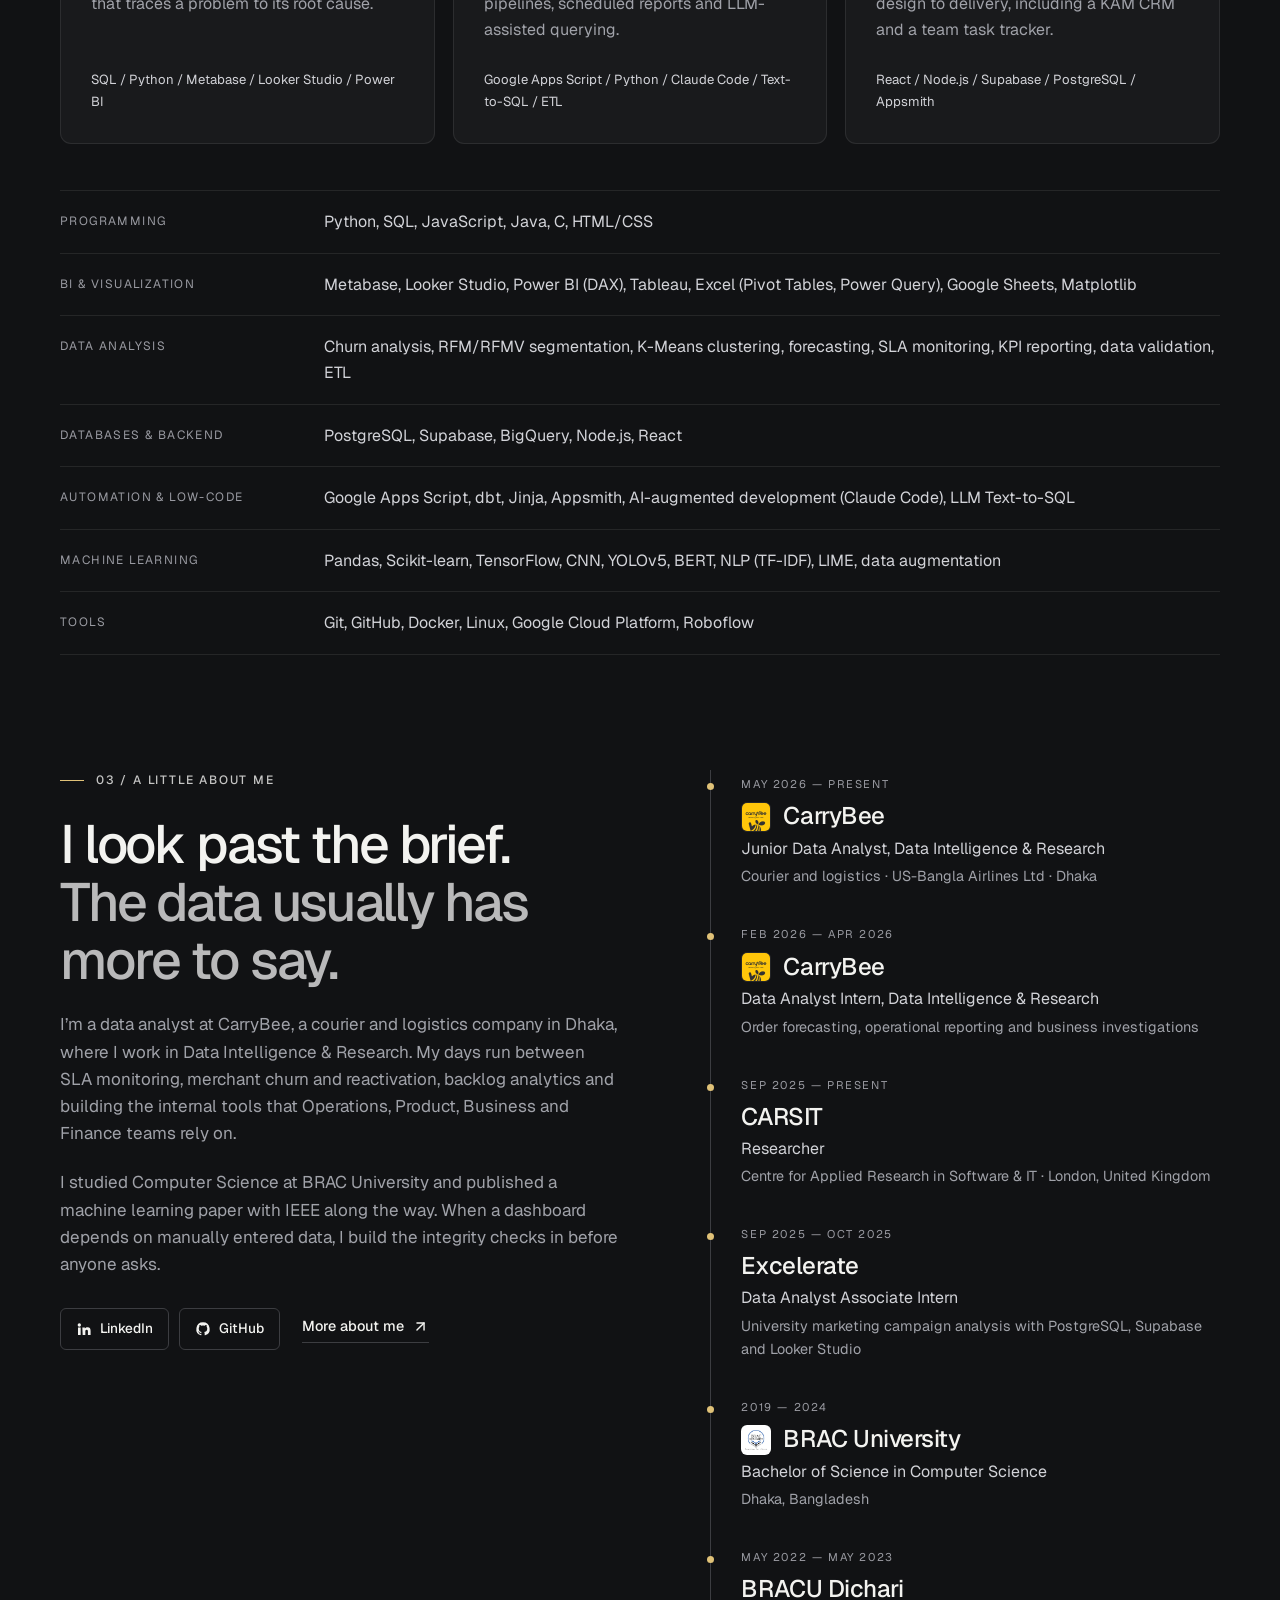
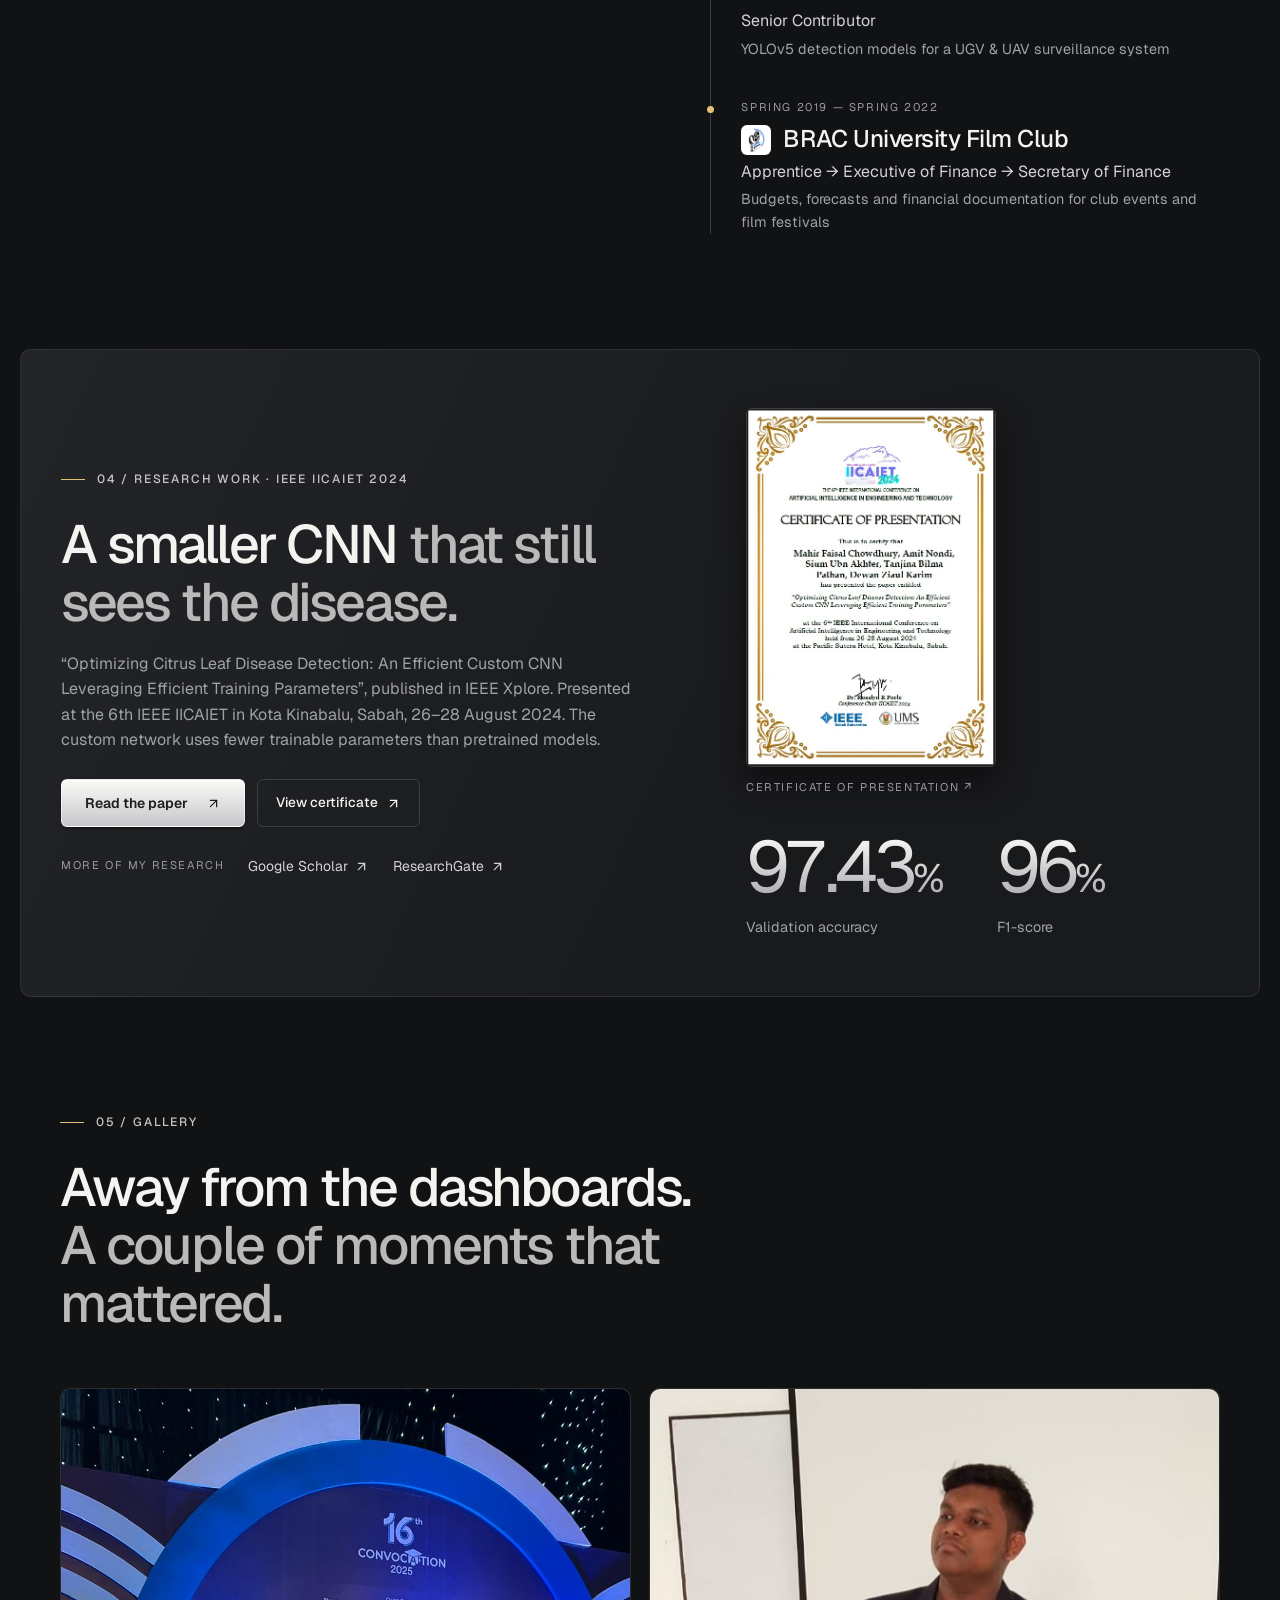
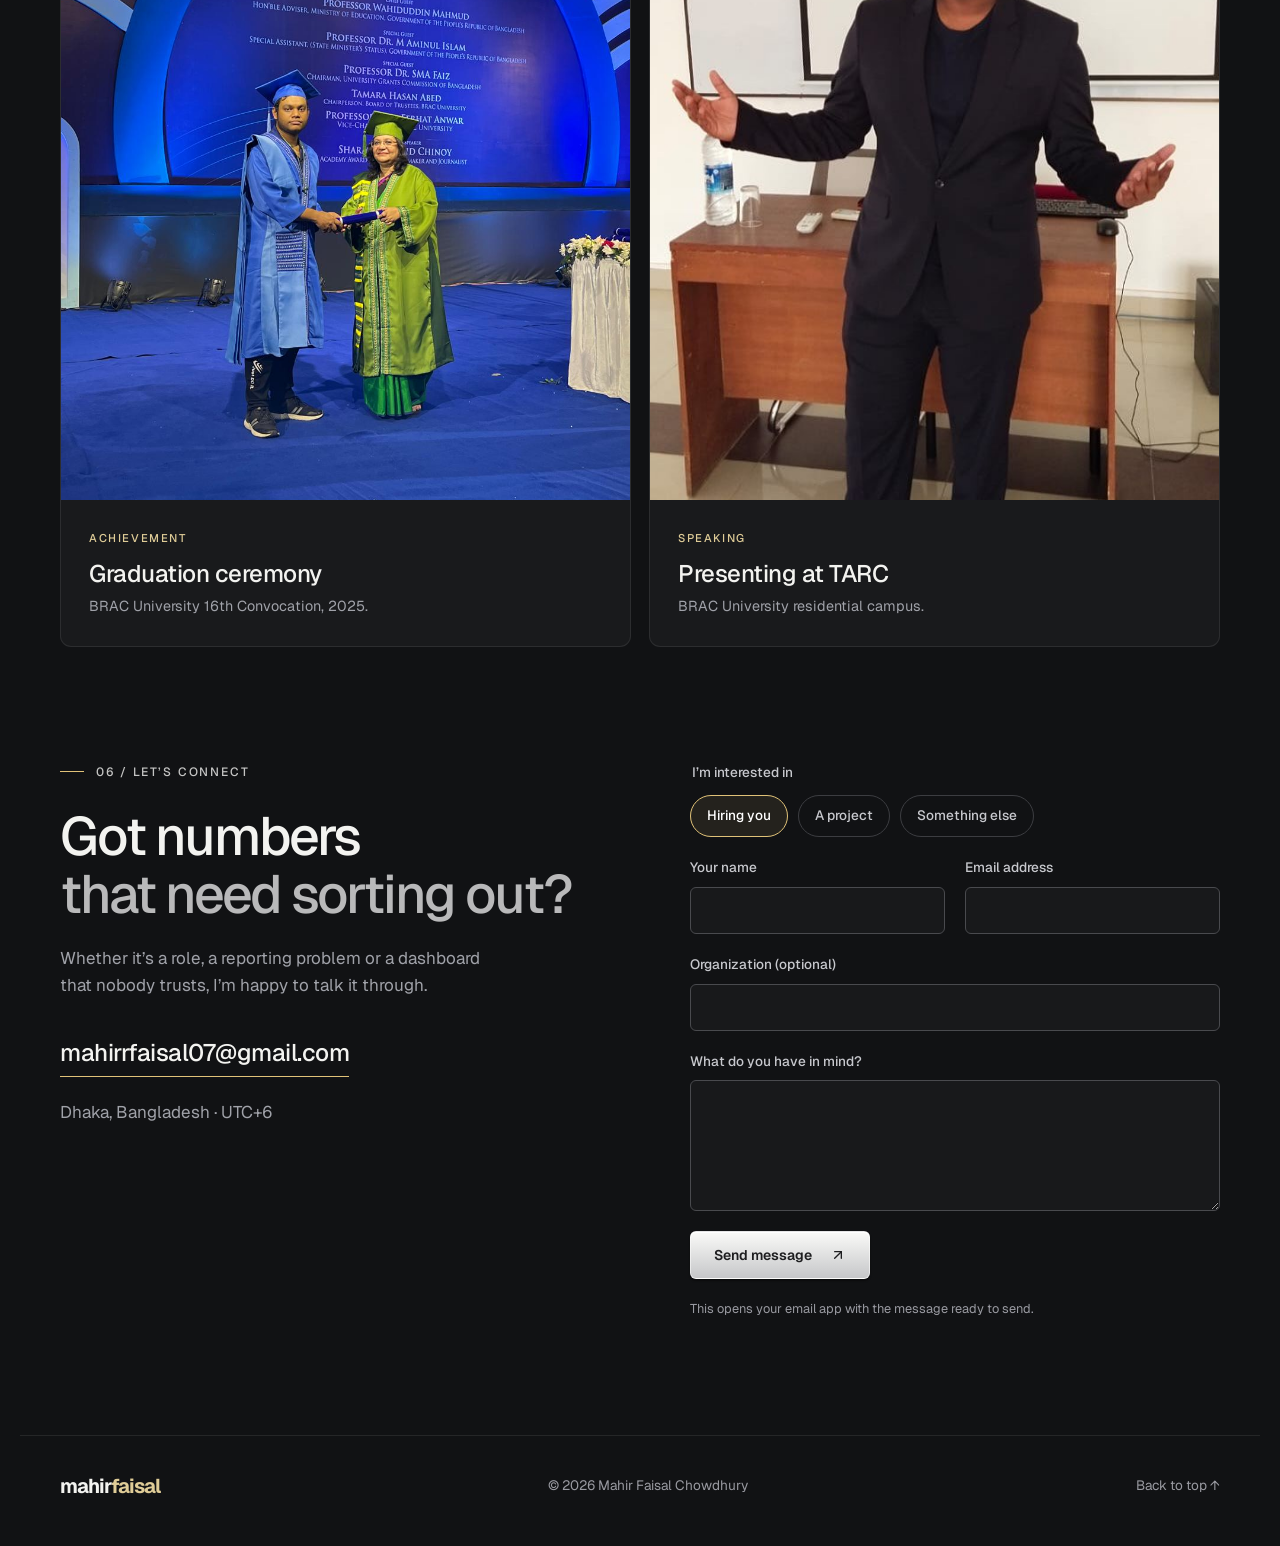
==== commit cefa558a: "Add Excel, Power BI, NLP and citrus projects, Dichari work and more certificates Co-Authored-By: Cla" ====
--- a/index.html
+++ b/index.html
@@ -202,6 +202,43 @@
         </div>
       </article>
     </div>
+
+    <div class="more-work reveal">
+      <div class="more-work-head">
+        <p class="eyebrow"><span class="gold-line"></span> MORE PROJECTS</p>
+        <a class="text-link" href="about.html#archive">See the full archive <svg width="17" height="17" aria-hidden="true"><use href="#i-arrow"/></svg></a>
+      </div>
+      <div class="more-grid">
+        <a class="mini-project" href="https://github.com/Mahirtayeb1/Pizza_Store_Sales_Data_Analysis" target="_blank" rel="noopener">
+          <span class="mini-kicker">POWER BI · APR 2025</span>
+          <h3>Pizza Store Sales Analysis</h3>
+          <p class="mini-metric">35%+</p>
+          <p class="mini-caption">of daily sales land between 12 and 5 PM, across 48K+ order rows.</p>
+          <span class="mini-link">View project <svg width="15" height="15" aria-hidden="true"><use href="#i-arrow"/></svg></span>
+        </a>
+        <a class="mini-project" href="https://github.com/Mahirtayeb1/Dengue-Report-Analysis-Dashboard-using-Excel" target="_blank" rel="noopener">
+          <span class="mini-kicker">EXCEL · JUN 2025</span>
+          <h3>Dengue Report Analysis</h3>
+          <p class="mini-metric">97%</p>
+          <p class="mini-caption">of positive cases were caught at an early stage.</p>
+          <span class="mini-link">View project <svg width="15" height="15" aria-hidden="true"><use href="#i-arrow"/></svg></span>
+        </a>
+        <a class="mini-project" href="https://github.com/Mahirtayeb1/cse431_Colloquial-Expression-Detection" target="_blank" rel="noopener">
+          <span class="mini-kicker">NLP · DEC 2023</span>
+          <h3>Colloquial Expression Detection</h3>
+          <p class="mini-metric">98.6%</p>
+          <p class="mini-caption">accuracy from a fine-tuned BERT model on 10K+ scraped tweets.</p>
+          <span class="mini-link">View project <svg width="15" height="15" aria-hidden="true"><use href="#i-arrow"/></svg></span>
+        </a>
+        <a class="mini-project" href="about.html#dichari">
+          <span class="mini-kicker">COMPUTER VISION · 2022–23</span>
+          <h3>UGV &amp; UAV Detection System</h3>
+          <p class="mini-metric">YOLOv5</p>
+          <p class="mini-caption">Fire, door and window detection for BRACU Dichari’s surveillance robots.</p>
+          <span class="mini-link">Read more <svg width="15" height="15" aria-hidden="true"><use href="#i-arrow"/></svg></span>
+        </a>
+      </div>
+    </div>
   </section>
 
   <!-- What I bring -->
@@ -234,13 +271,13 @@
     </div>
 
     <dl class="toolbox reveal">
-      <div><dt>Programming</dt><dd>Python, SQL, JavaScript, Java, HTML/CSS</dd></div>
-      <div><dt>BI &amp; visualization</dt><dd>Metabase, Looker Studio, Power BI, Excel (Pivot Tables, Power Query), Google Sheets, Matplotlib</dd></div>
+      <div><dt>Programming</dt><dd>Python, SQL, JavaScript, Java, C, HTML/CSS</dd></div>
+      <div><dt>BI &amp; visualization</dt><dd>Metabase, Looker Studio, Power BI (DAX), Tableau, Excel (Pivot Tables, Power Query), Google Sheets, Matplotlib</dd></div>
       <div><dt>Data analysis</dt><dd>Churn analysis, RFM/RFMV segmentation, K-Means clustering, forecasting, SLA monitoring, KPI reporting, data validation, ETL</dd></div>
       <div><dt>Databases &amp; backend</dt><dd>PostgreSQL, Supabase, BigQuery, Node.js, React</dd></div>
       <div><dt>Automation &amp; low-code</dt><dd>Google Apps Script, dbt, Jinja, Appsmith, AI-augmented development (Claude Code), LLM Text-to-SQL</dd></div>
-      <div><dt>Machine learning</dt><dd>Pandas, Scikit-learn, TensorFlow, CNN, YOLO, data augmentation</dd></div>
-      <div><dt>Tools</dt><dd>Git, GitHub, Docker, Linux</dd></div>
+      <div><dt>Machine learning</dt><dd>Pandas, Scikit-learn, TensorFlow, CNN, YOLOv5, BERT, NLP (TF-IDF), LIME, data augmentation</dd></div>
+      <div><dt>Tools</dt><dd>Git, GitHub, Docker, Linux, Google Cloud Platform, Roboflow</dd></div>
     </dl>
   </section>
 
@@ -284,10 +321,16 @@
         <p class="timeline-note">University marketing campaign analysis with PostgreSQL, Supabase and Looker Studio</p>
       </li>
       <li>
-        <p class="timeline-date">OCT 2024</p>
+        <p class="timeline-date">2019 — 2024</p>
         <h3><img class="timeline-logo on-white" src="assets/logo-brac.png" alt="" width="30" height="30">BRAC University</h3>
         <p class="timeline-role">Bachelor of Science in Computer Science</p>
         <p class="timeline-note">Dhaka, Bangladesh</p>
+      </li>
+      <li>
+        <p class="timeline-date">MAY 2022 — MAY 2023</p>
+        <h3>BRACU Dichari</h3>
+        <p class="timeline-role">Senior Contributor</p>
+        <p class="timeline-note">YOLOv5 detection models for a UGV &amp; UAV surveillance system</p>
       </li>
       <li>
         <p class="timeline-date">SPRING 2019 — SPRING 2022</p>
--- a/styles.css
+++ b/styles.css
@@ -213,6 +213,28 @@
 .metric-suffix { font-size: .55em; letter-spacing: -1px; }
 .metric-caption { margin-top: 14px; color: var(--fg-muted); font-size: .9rem; line-height: 1.5; }
 
+/* More projects */
+.more-work { margin-top: 56px; }
+.more-work-head { display: flex; flex-wrap: wrap; justify-content: space-between; align-items: center; gap: 16px; margin-bottom: 22px; }
+.more-work-head .eyebrow { margin-bottom: 0; }
+.more-grid { display: grid; grid-template-columns: repeat(4, 1fr); gap: 18px; }
+.mini-project {
+  display: flex; flex-direction: column; padding: 26px 24px;
+  background: var(--bg-raised); border: 1px solid var(--line); border-radius: var(--radius);
+  transition: border-color .3s, transform .3s;
+}
+.mini-project:hover { border-color: #e0c27855; transform: translateY(-2px); }
+.mini-kicker { color: var(--gold-soft); font-size: .68rem; font-weight: 500; letter-spacing: 1.5px; }
+.mini-project h3 { margin-top: 14px; font-size: 1.15rem; }
+.mini-metric {
+  margin-top: 26px; font-size: 2.6rem; line-height: 1; letter-spacing: -2px;
+  color: transparent; background: linear-gradient(#fff, #a5a6a9);
+  -webkit-background-clip: text; background-clip: text;
+}
+.mini-caption { margin-top: 10px; color: var(--fg-muted); font-size: .85rem; line-height: 1.5; }
+.mini-link { display: inline-flex; align-items: center; gap: 8px; margin-top: auto; padding-top: 22px; color: #d2d3d8; font-size: .82rem; font-weight: 500; }
+.mini-project:hover .mini-link { color: var(--gold-soft); }
+
 /* Expertise */
 .expertise { display: grid; grid-template-columns: repeat(3, 1fr); gap: 18px; }
 .expertise-card {
@@ -363,6 +385,7 @@
   .project { grid-template-columns: 1fr; gap: 30px; }
   .project-stat { padding: 26px 0 0; border-left: 0; border-top: 1px solid var(--line); }
   .expertise { grid-template-columns: 1fr; }
+  .more-grid { grid-template-columns: 1fr 1fr; }
   .expertise-card h3 { margin-top: 26px; }
   .about, .contact { grid-template-columns: 1fr; gap: 56px; }
   .publication { grid-template-columns: 1fr; gap: 40px; }
@@ -388,5 +411,6 @@
   .publication { margin: 64px 18px 0; padding: 30px 25px; }
   .form-grid { grid-template-columns: 1fr; }
   .gallery-grid { grid-template-columns: 1fr; }
+  .more-grid { grid-template-columns: 1fr; }
   .footer { margin-top: 64px; }
 }
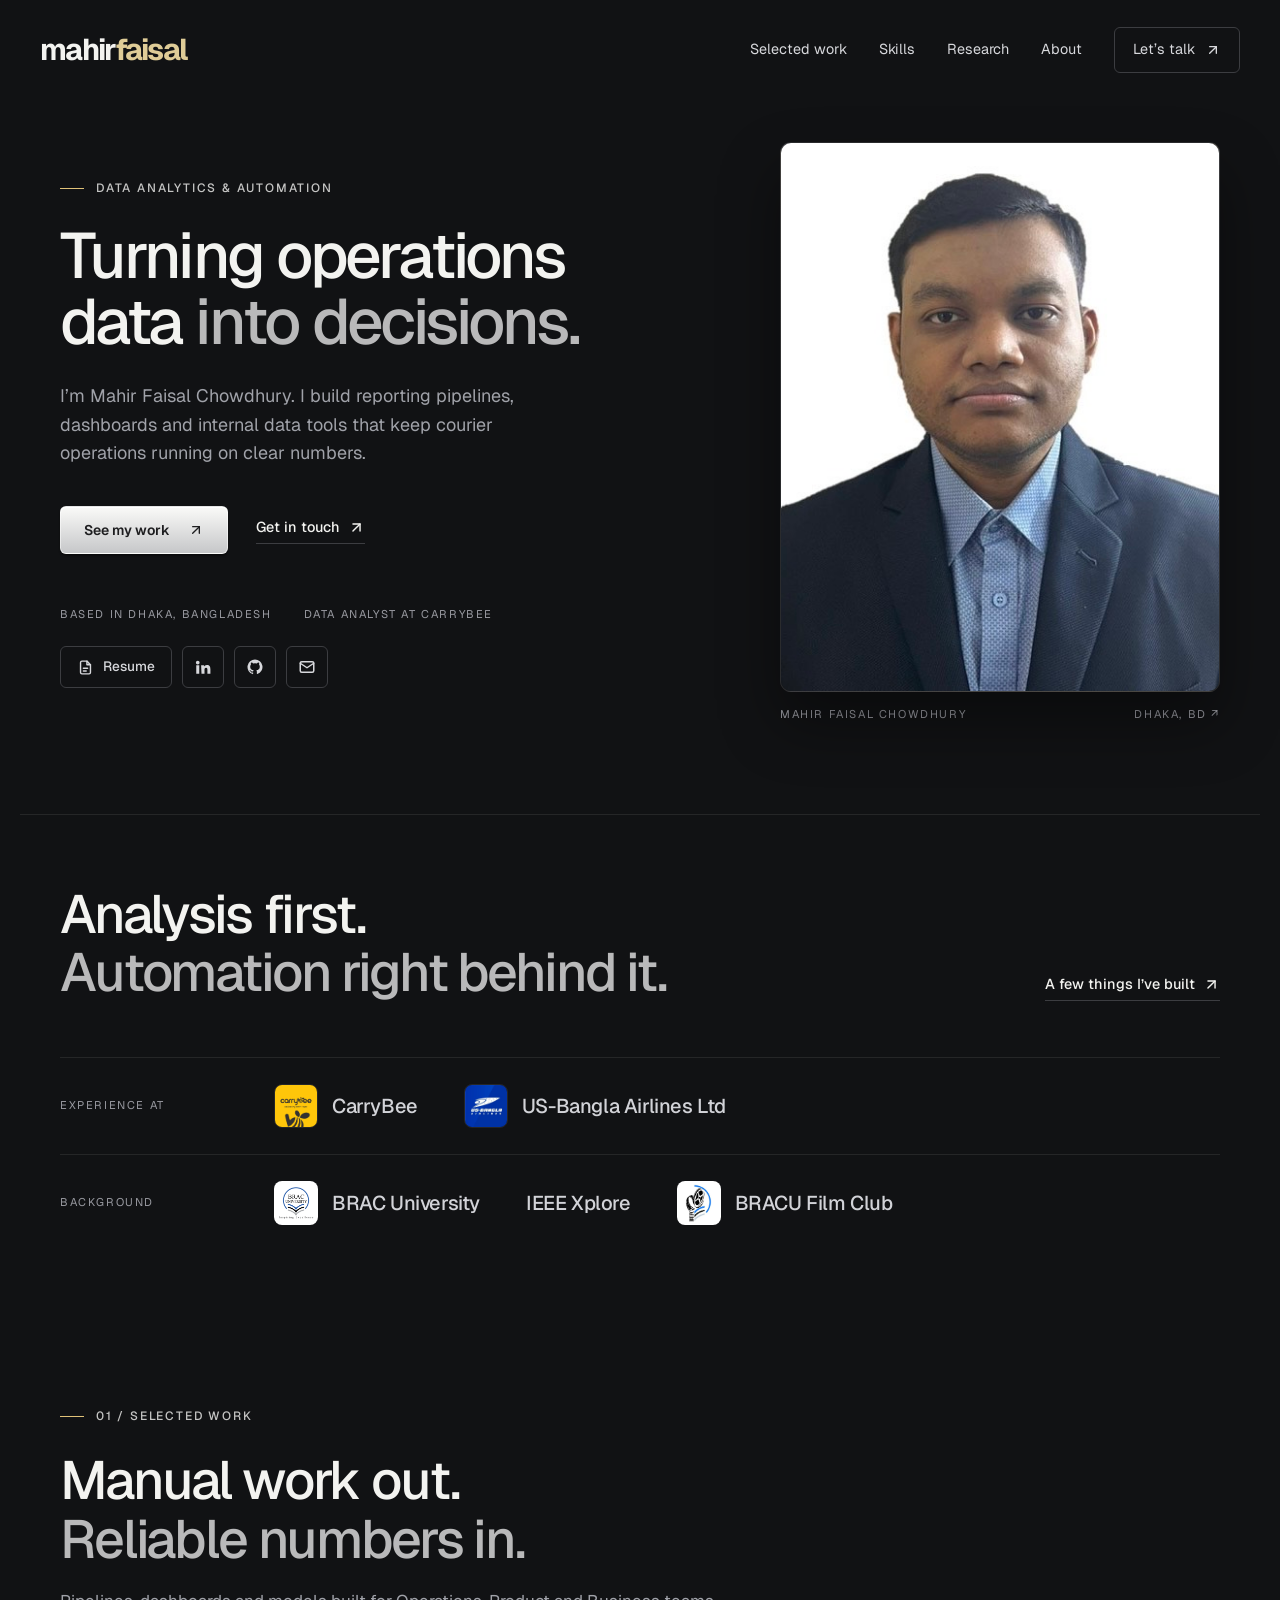
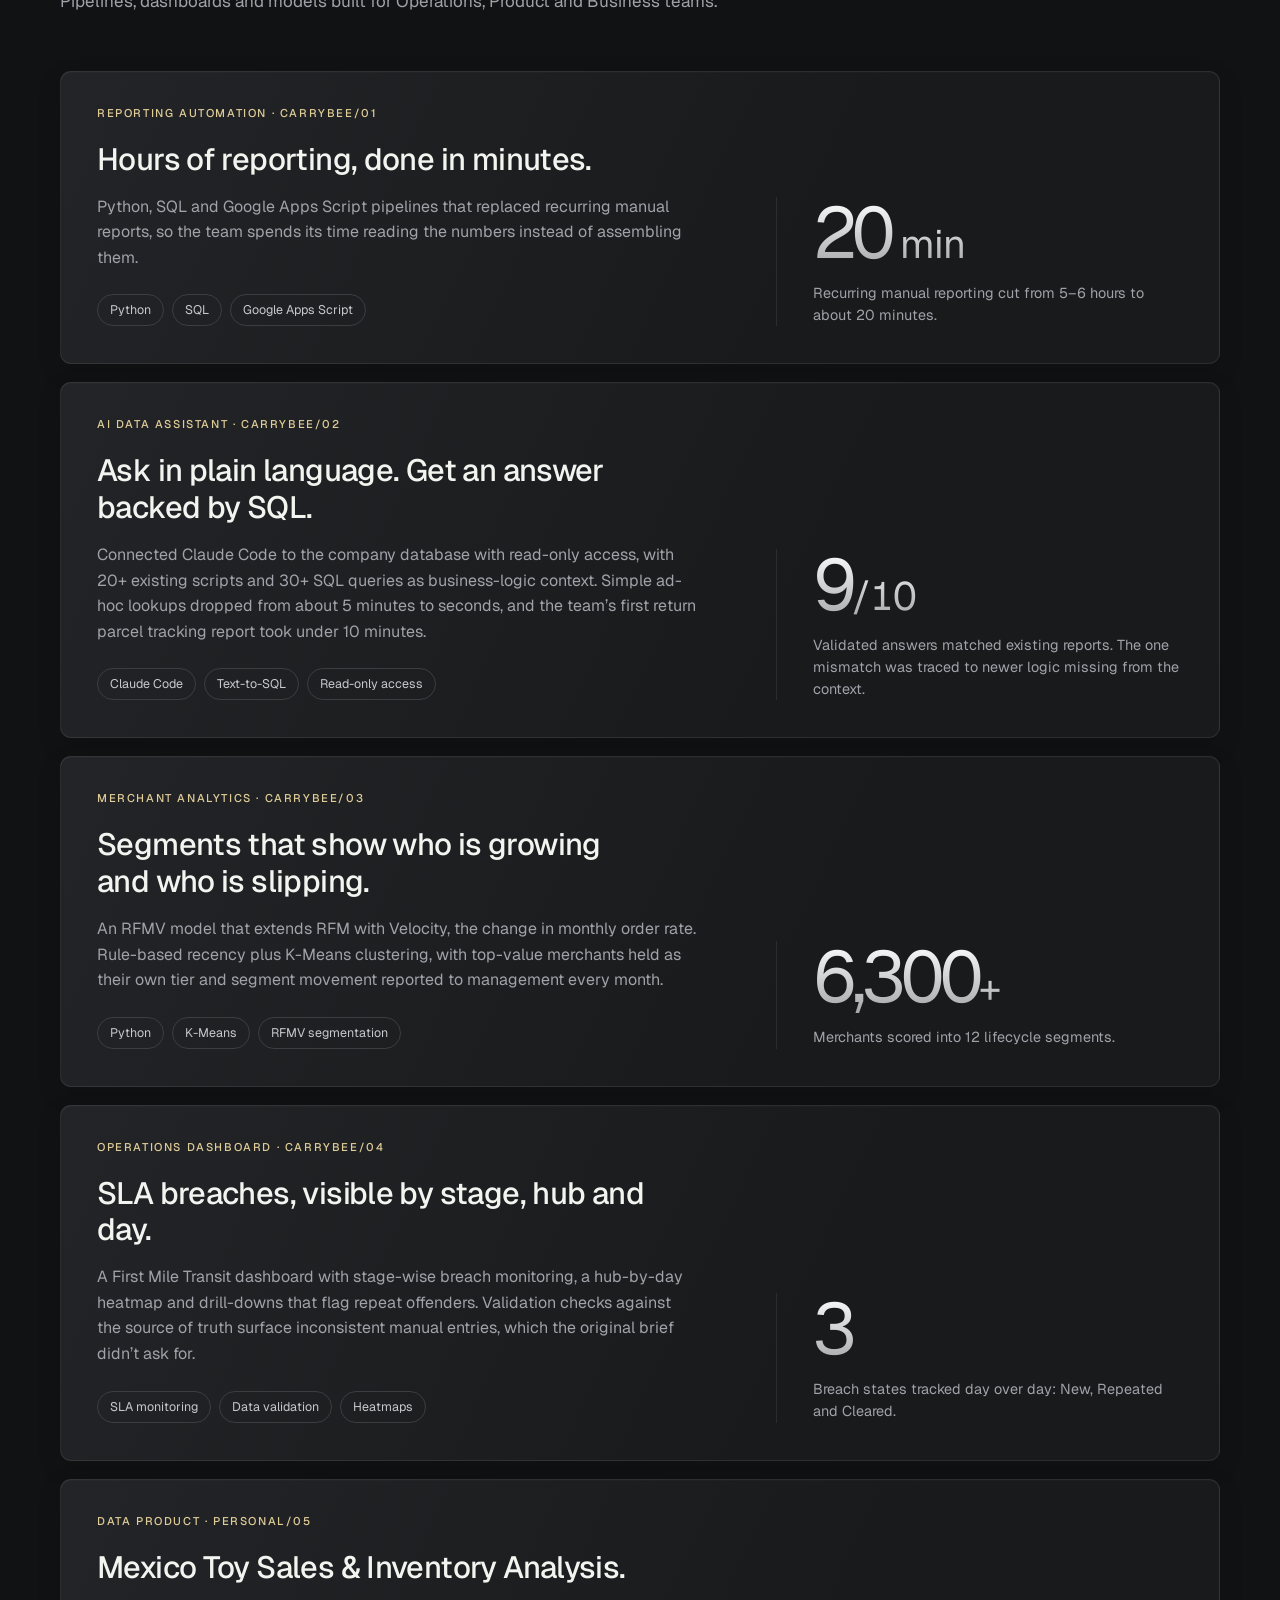
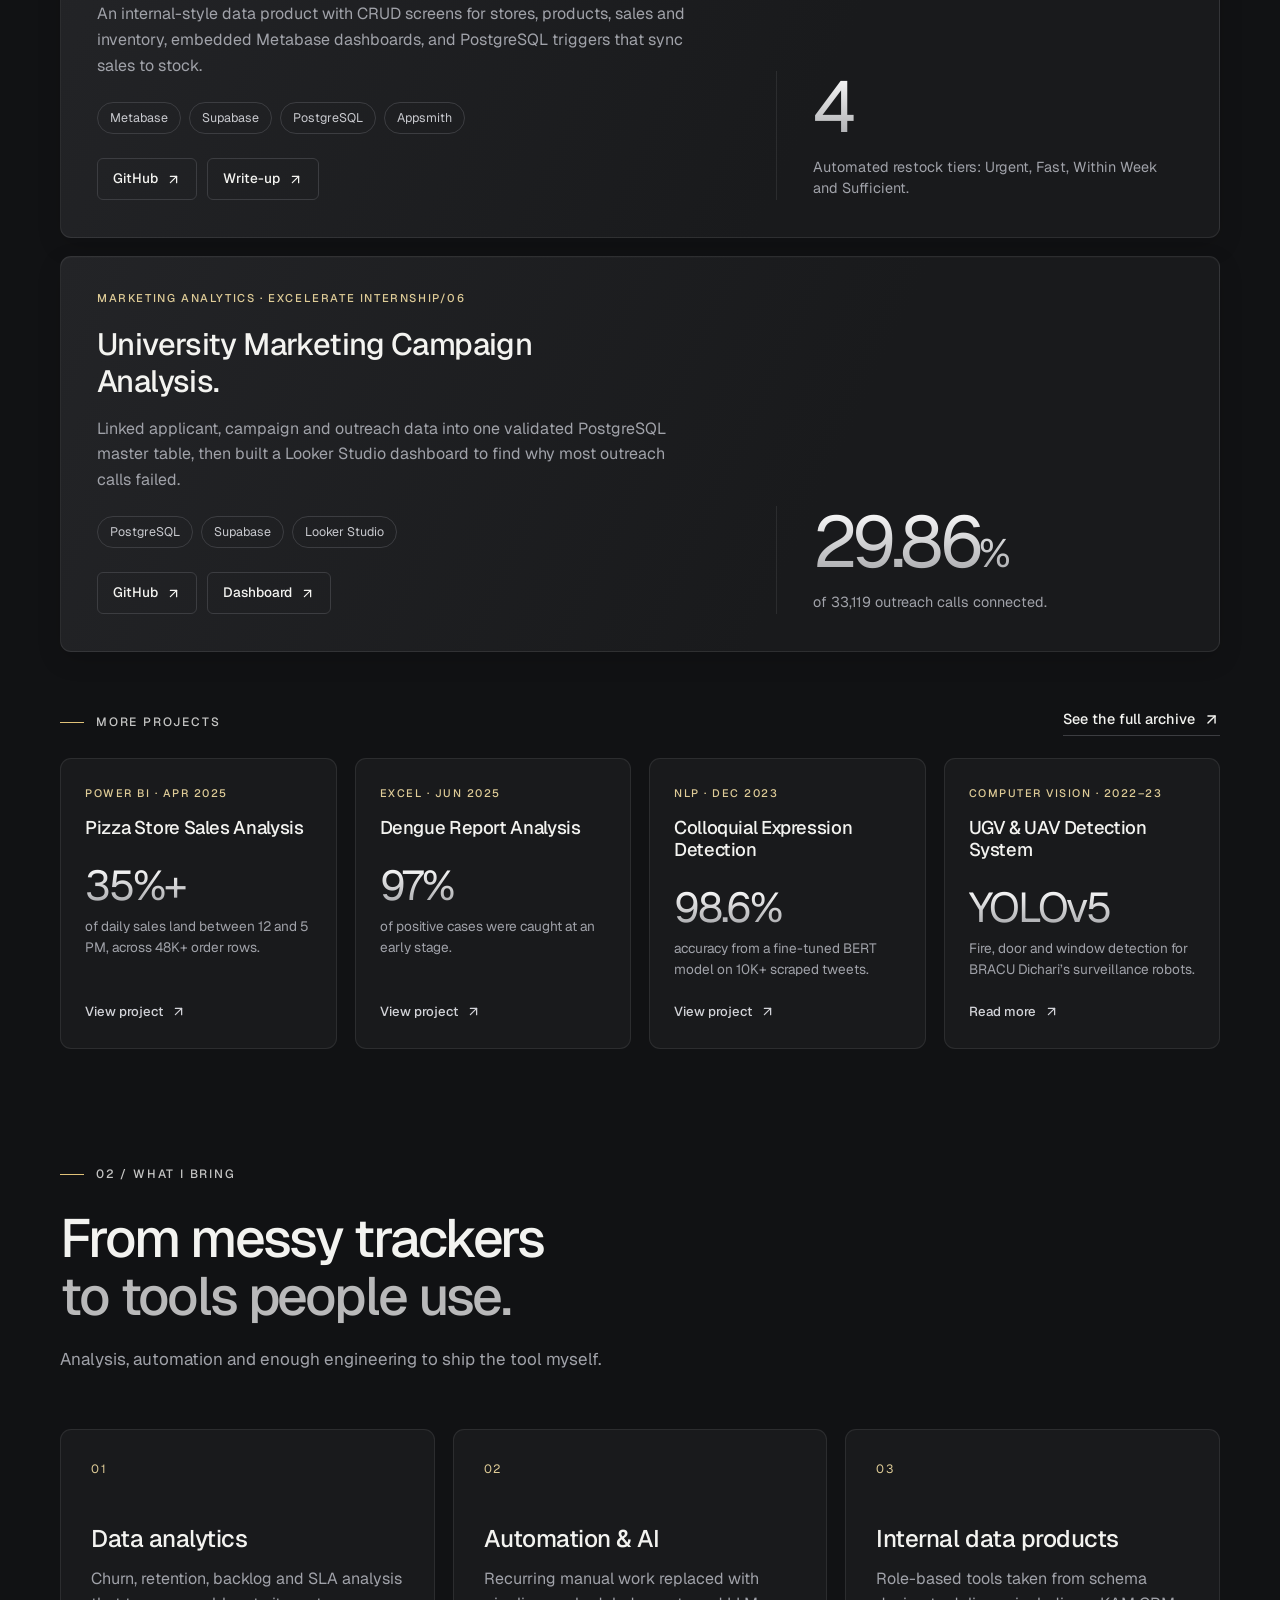
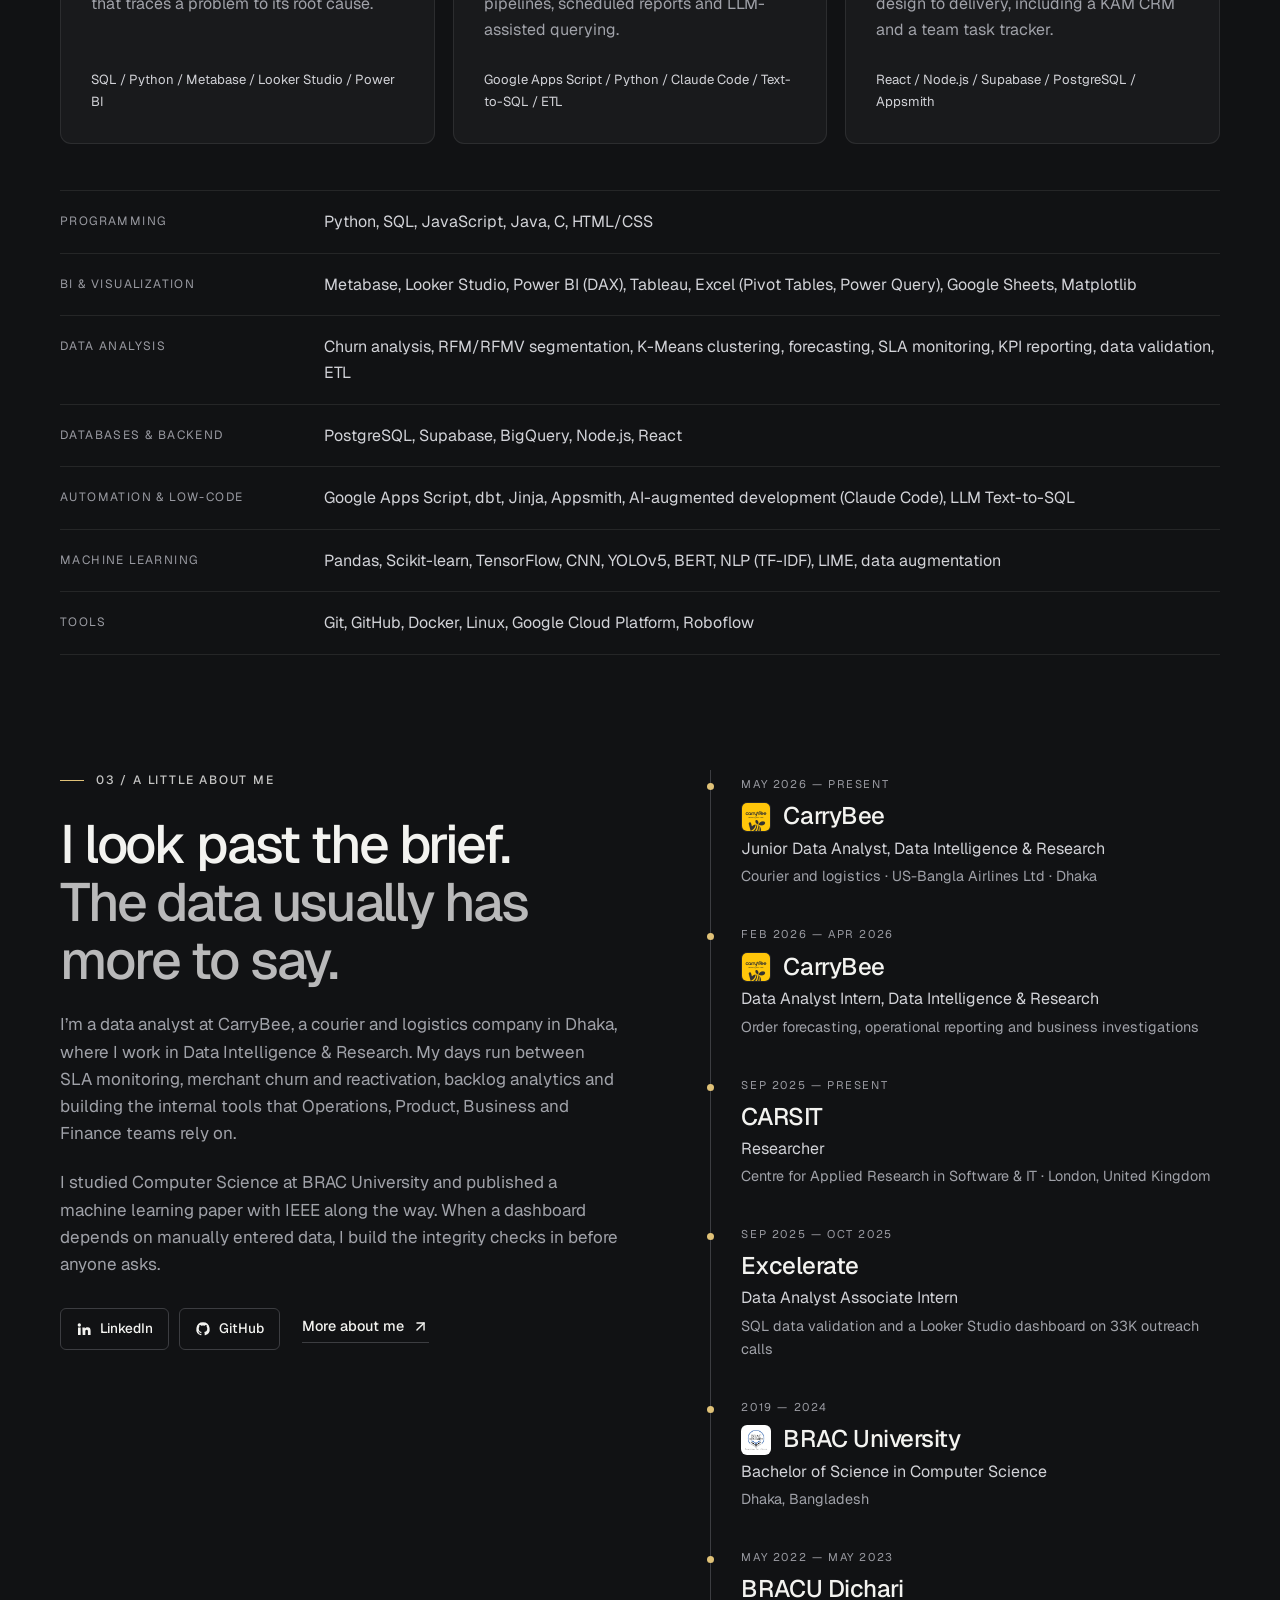
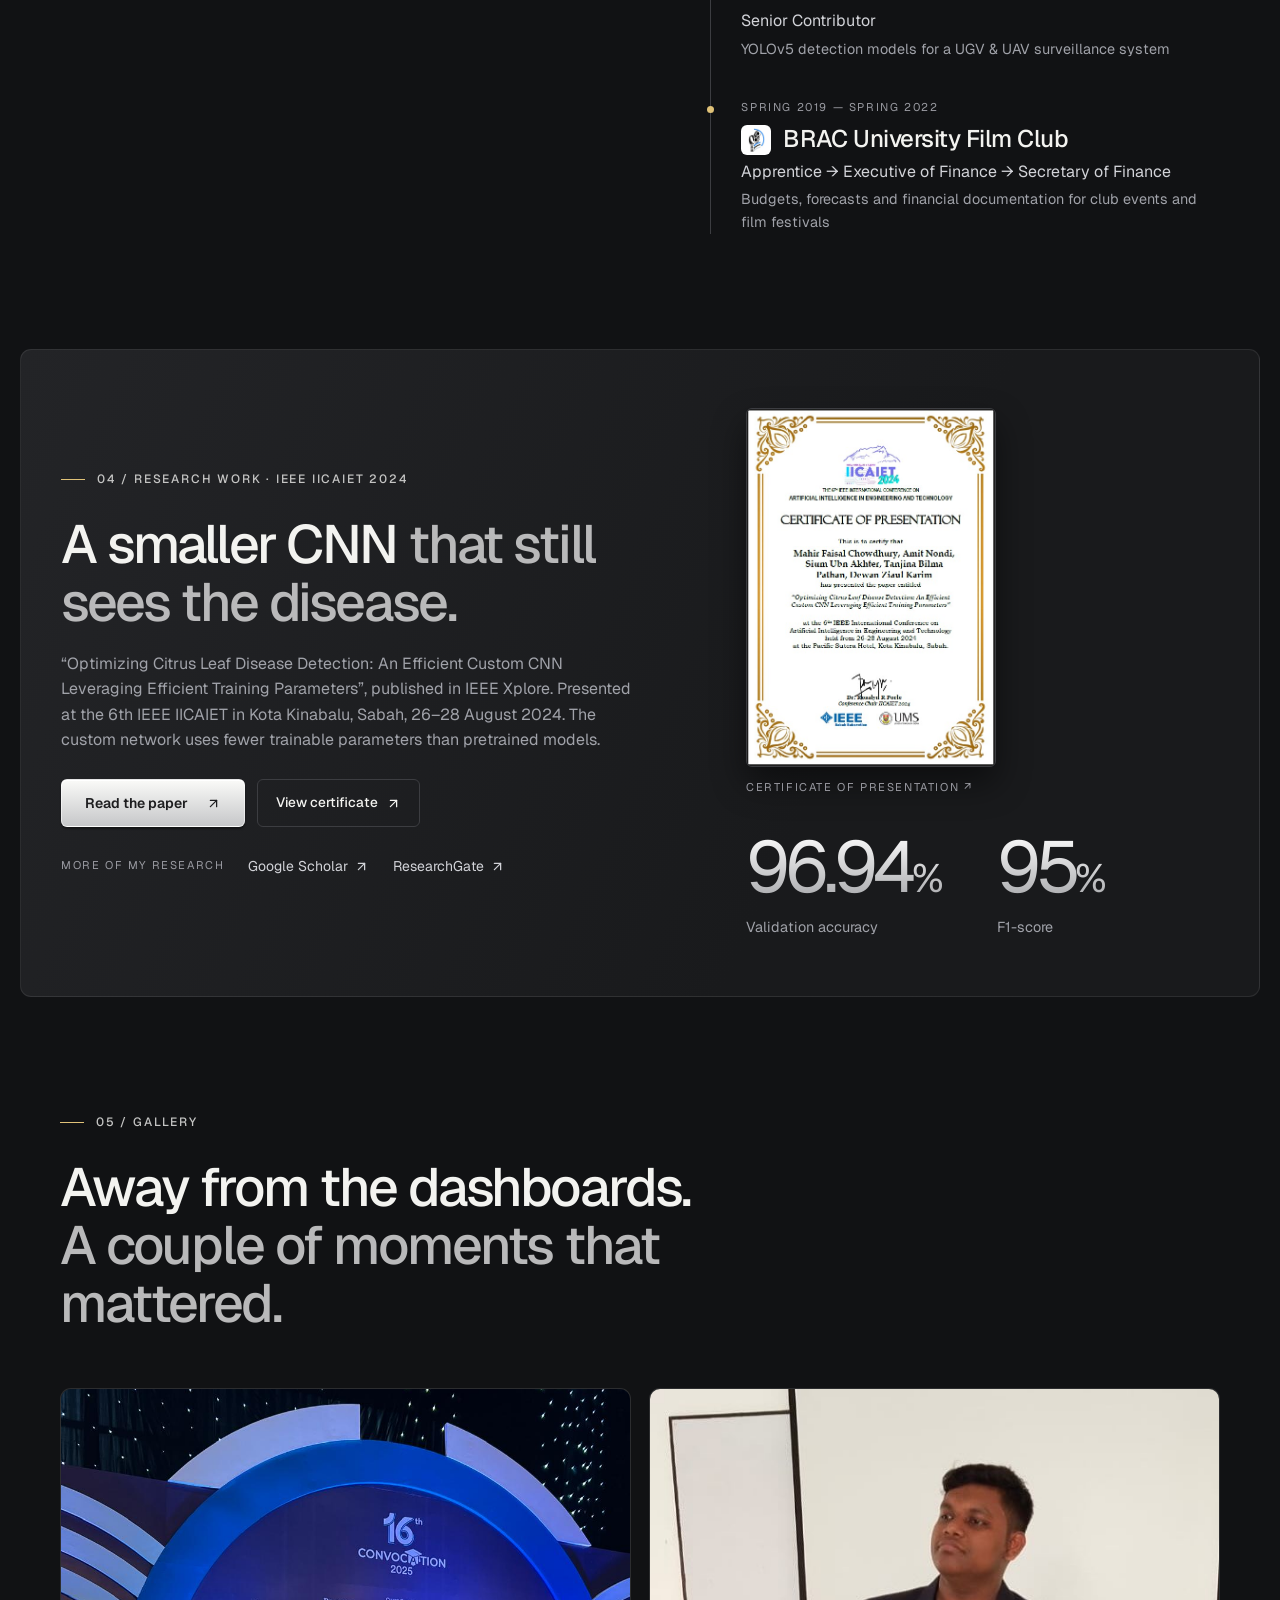
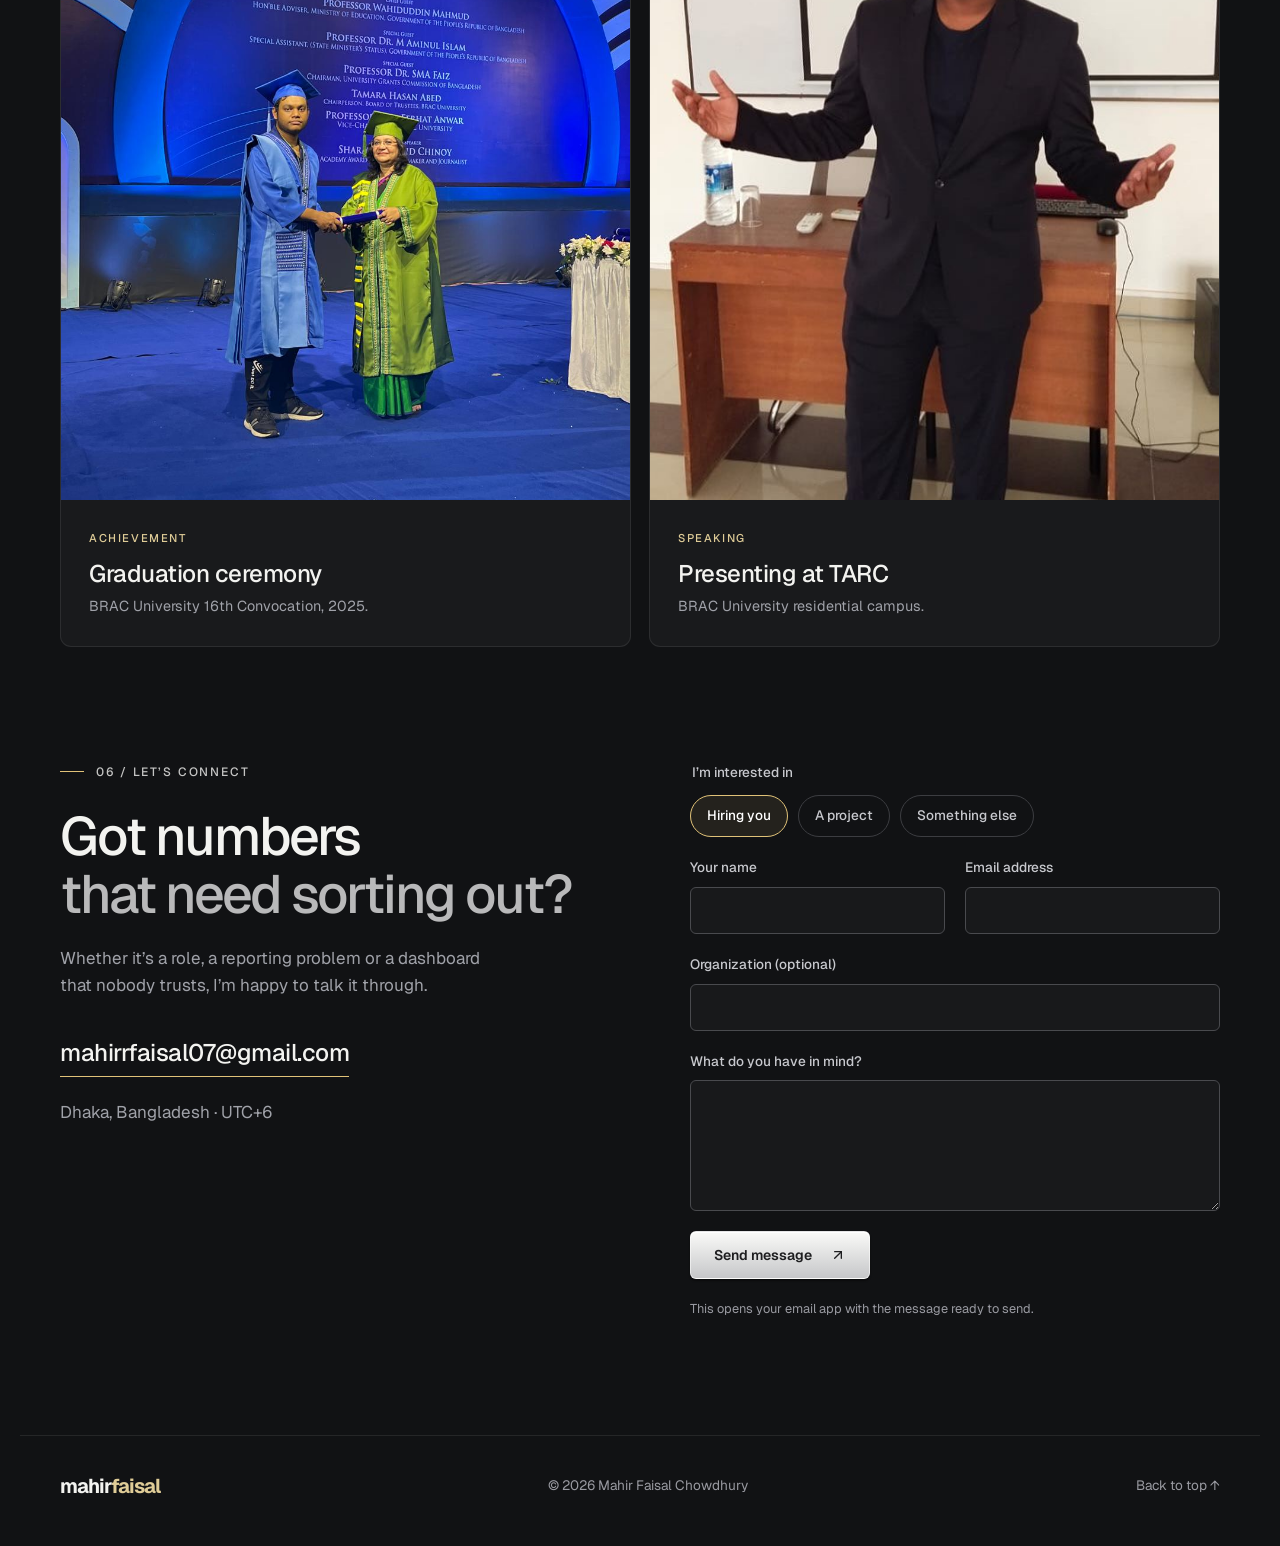
==== commit 4100b350: "Tighten Excelerate internship copy with figures from the project files Co-Authored-By: Claude Opus 5" ====
--- a/index.html
+++ b/index.html
@@ -189,16 +189,16 @@
         <div class="project-body">
           <p class="project-kicker">MARKETING ANALYTICS · EXCELERATE INTERNSHIP/06</p>
           <h3>University Marketing Campaign Analysis.</h3>
-          <p>A Python and SQL ETL process that merges campaign, outreach and applicant data into one master table, feeding a Looker Studio dashboard of call volume, success rate and peak calling hours.</p>
-          <ul class="tags"><li>PostgreSQL</li><li>Python</li><li>Looker Studio</li></ul>
+          <p>Linked applicant, campaign and outreach data into one validated PostgreSQL master table, then built a Looker Studio dashboard to find why most outreach calls failed.</p>
+          <ul class="tags"><li>PostgreSQL</li><li>Supabase</li><li>Looker Studio</li></ul>
           <div class="project-links">
             <a class="ghost-button" href="https://github.com/Mahirtayeb1/University-Marketing-Campaign-Data-Analysis-Visualization" target="_blank" rel="noopener">GitHub <svg width="15" height="15" aria-hidden="true"><use href="#i-arrow"/></svg></a>
             <a class="ghost-button" href="https://lookerstudio.google.com/reporting/f5642989-5e19-4dae-9051-82b5f3a14634" target="_blank" rel="noopener">Dashboard <svg width="15" height="15" aria-hidden="true"><use href="#i-arrow"/></svg></a>
           </div>
         </div>
         <div class="project-stat">
-          <p class="metric"><span class="count" data-target="38">38</span><span class="metric-suffix">K+</span></p>
-          <p class="metric-caption">Call logs analyzed, 29.86% of them connected.</p>
+          <p class="metric"><span class="count" data-target="29.86" data-decimals="2">29.86</span><span class="metric-suffix">%</span></p>
+          <p class="metric-caption">of 33,119 outreach calls connected.</p>
         </div>
       </article>
     </div>
@@ -318,7 +318,7 @@
         <p class="timeline-date">SEP 2025 — OCT 2025</p>
         <h3>Excelerate</h3>
         <p class="timeline-role">Data Analyst Associate Intern</p>
-        <p class="timeline-note">University marketing campaign analysis with PostgreSQL, Supabase and Looker Studio</p>
+        <p class="timeline-note">SQL data validation and a Looker Studio dashboard on 33K outreach calls</p>
       </li>
       <li>
         <p class="timeline-date">2019 — 2024</p>
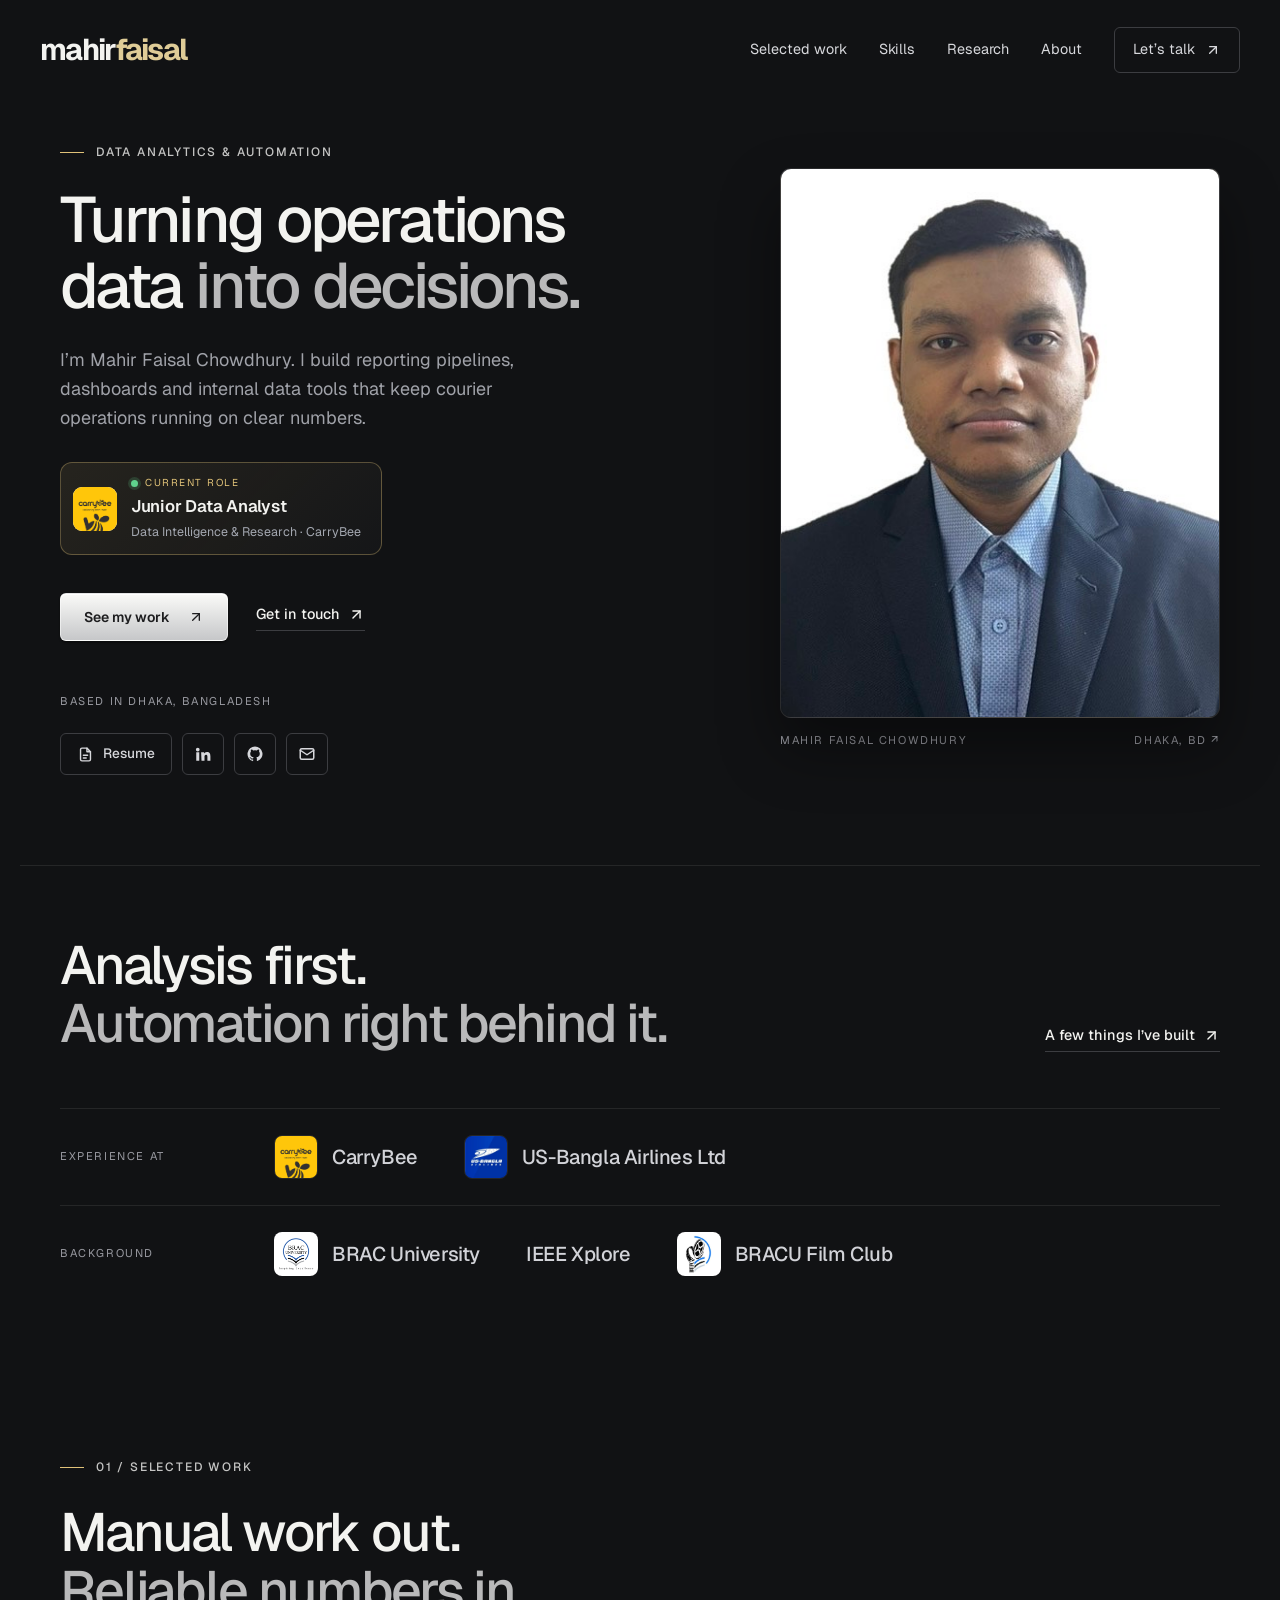
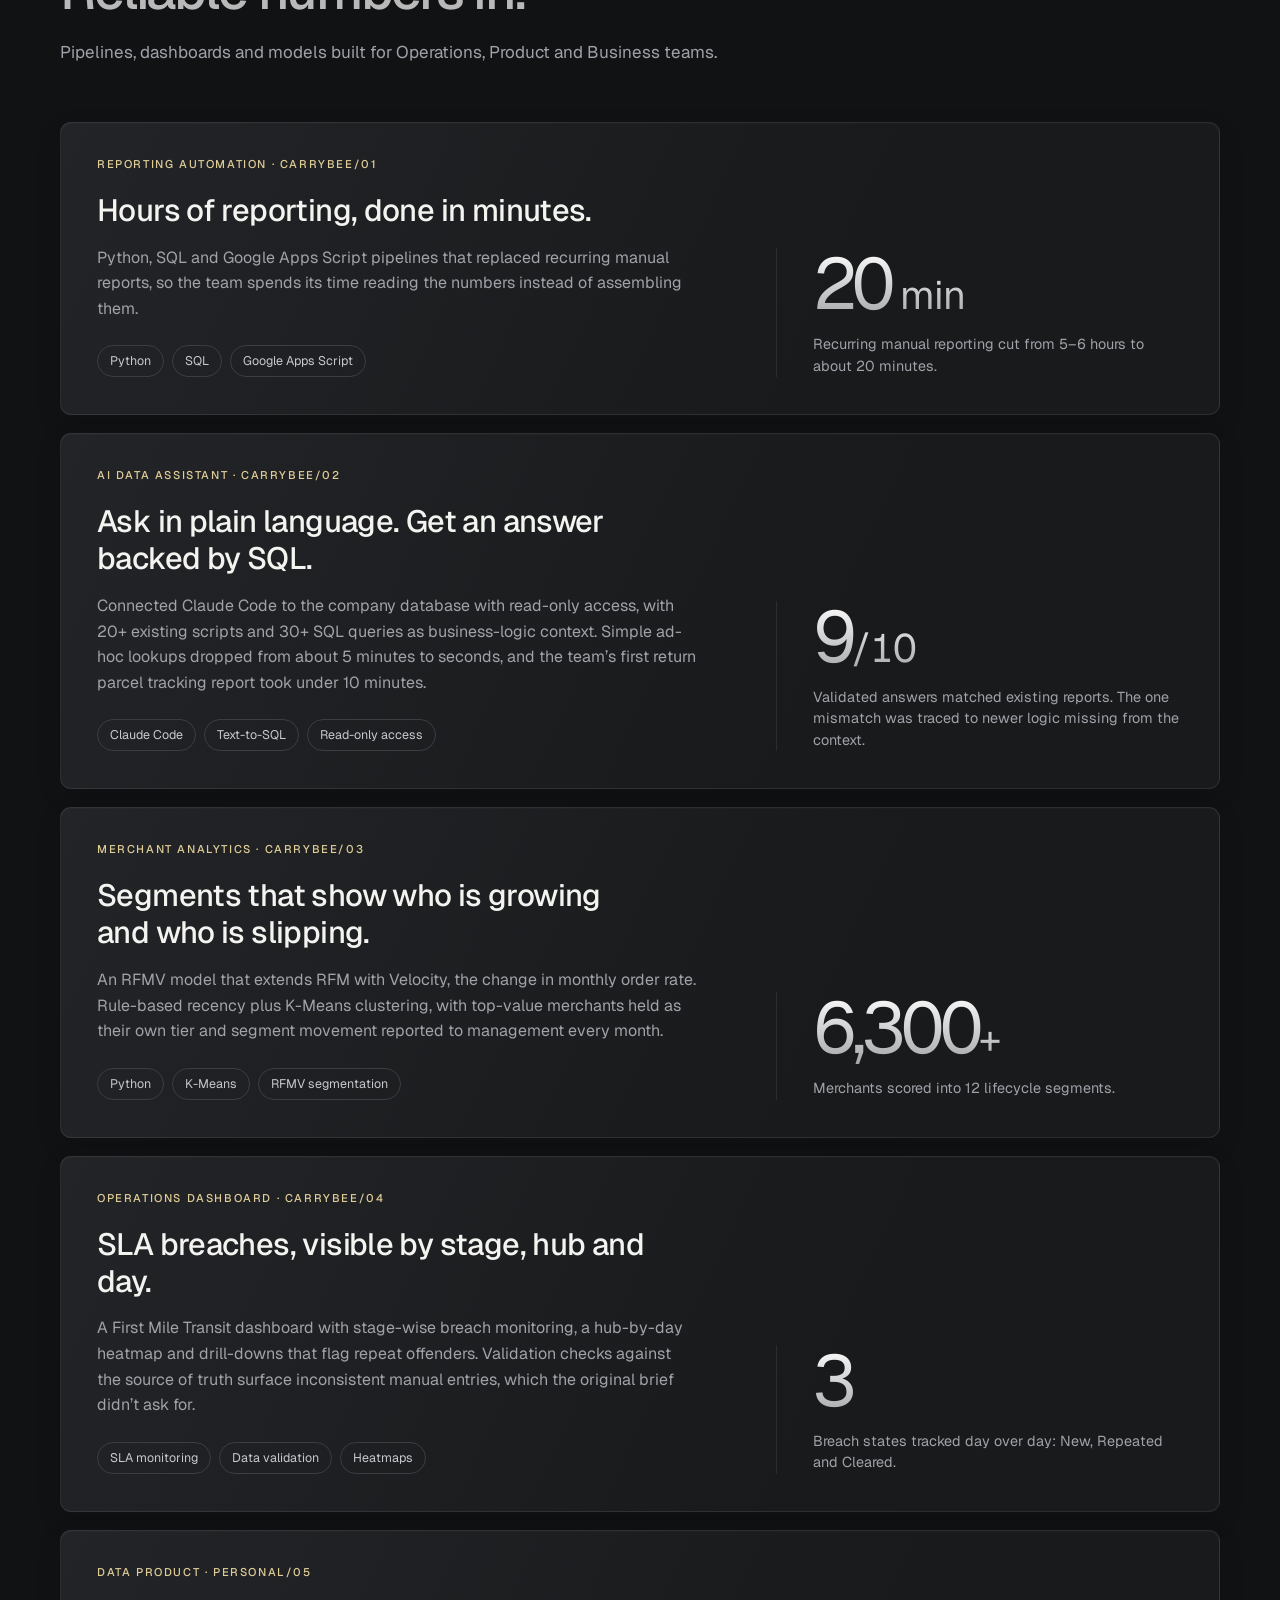
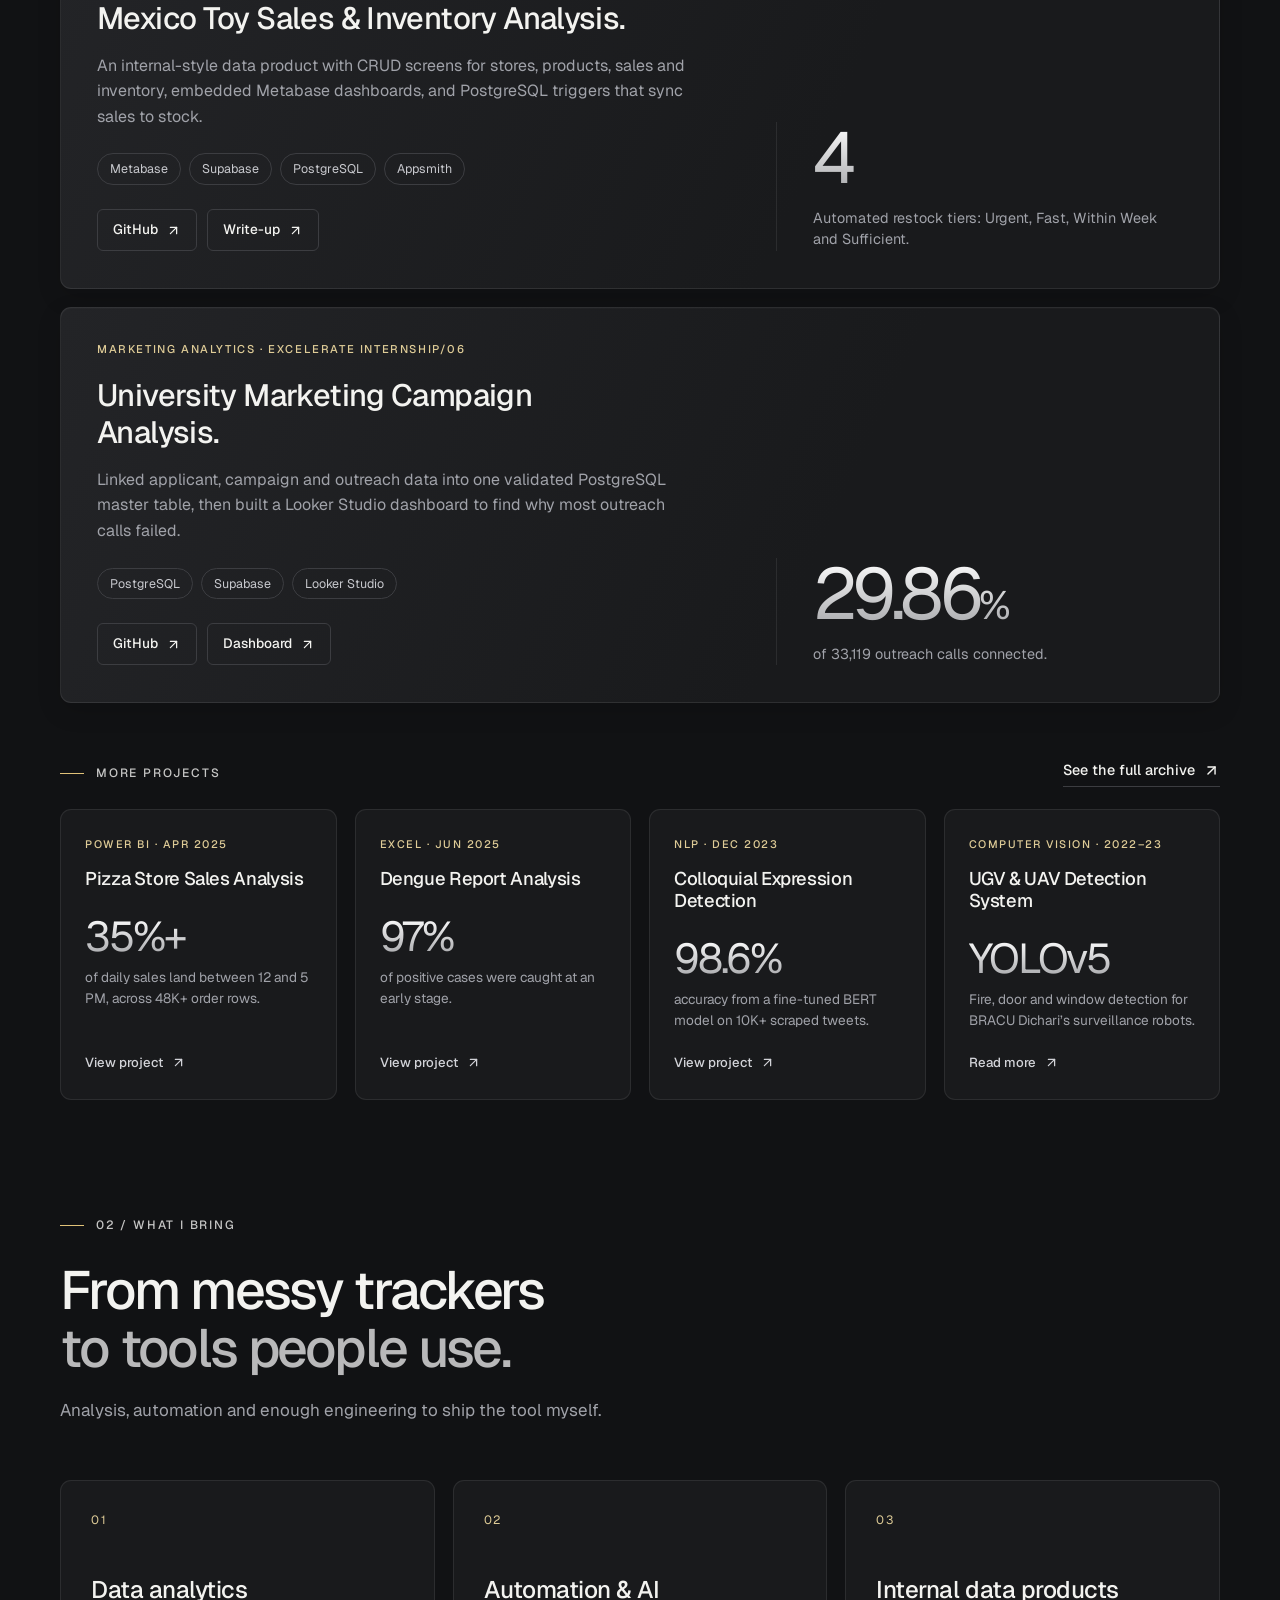
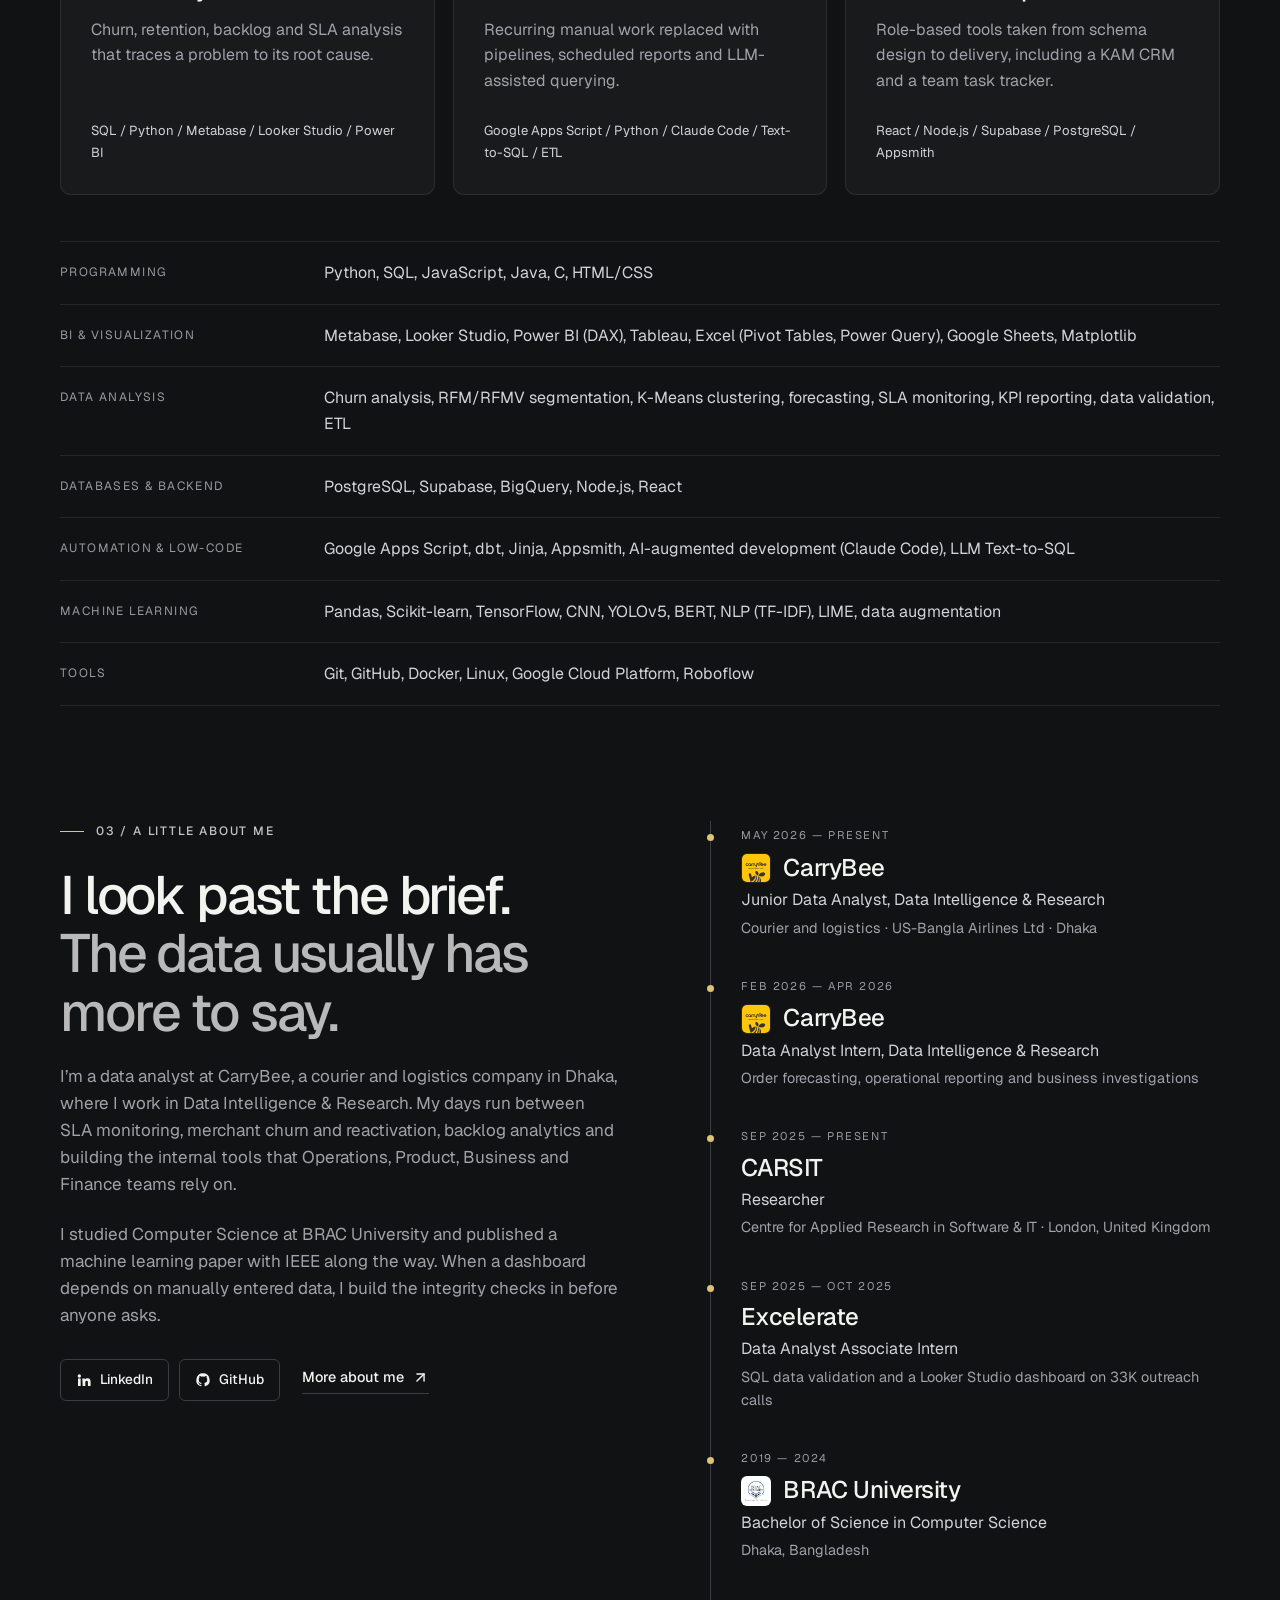
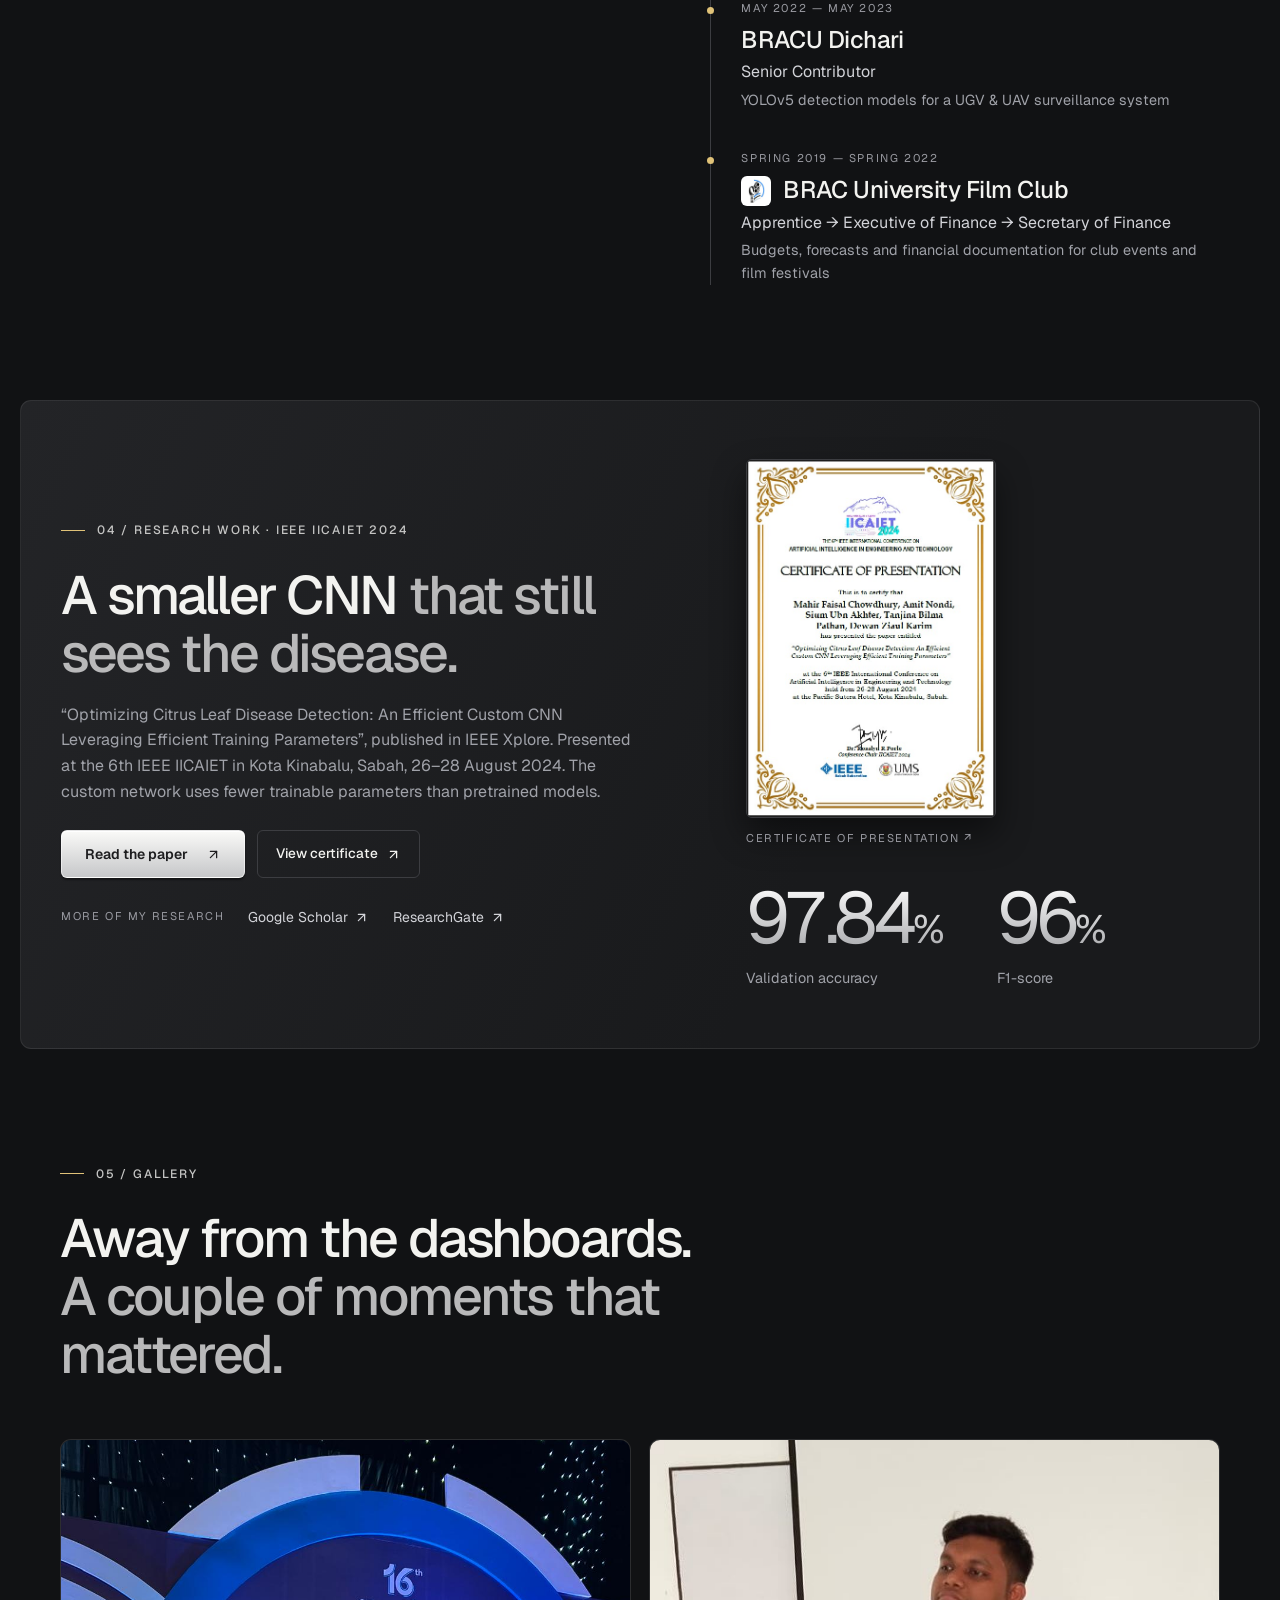
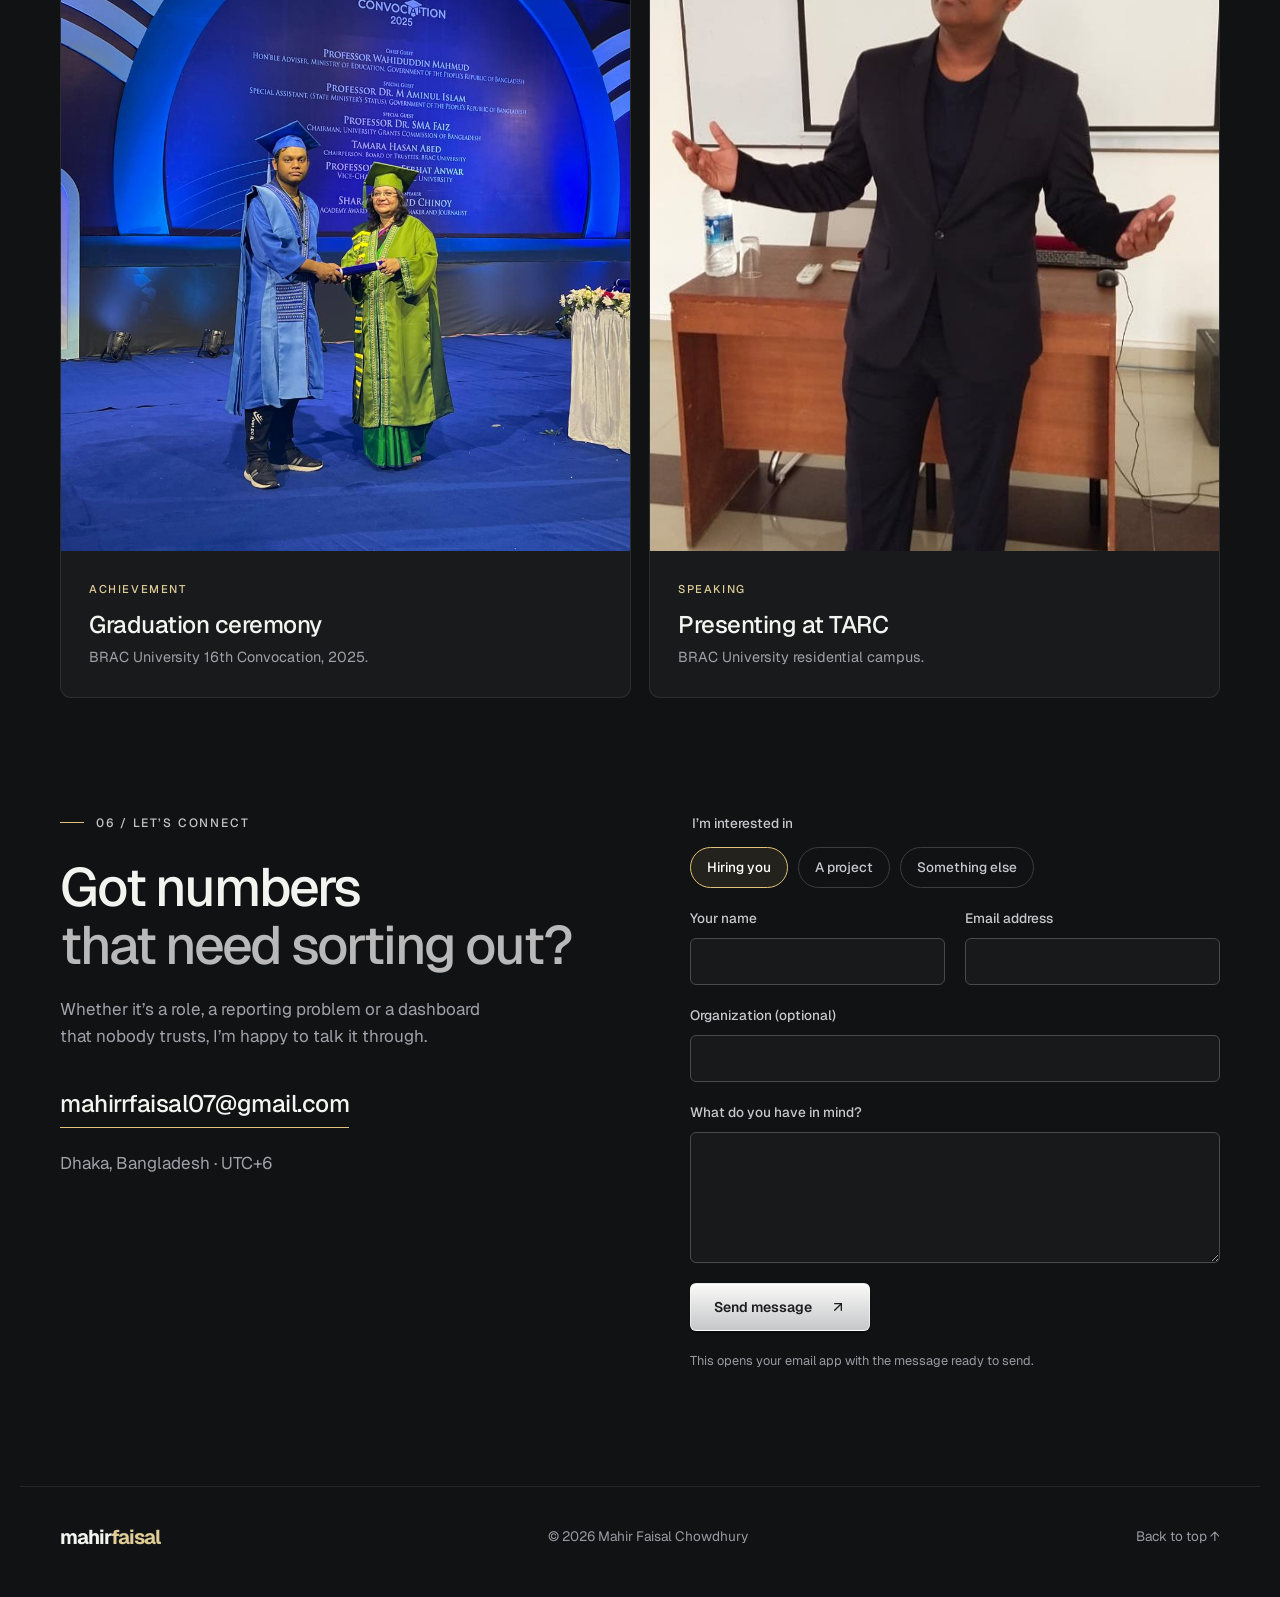
==== commit f6a79ad7: "Highlight current role with a CarryBee role card on hero and About sidebar Co-Authored-By: Claude Op" ====
--- a/index.html
+++ b/index.html
@@ -59,13 +59,20 @@
       <p class="eyebrow"><span class="gold-line"></span> DATA ANALYTICS &amp; AUTOMATION</p>
       <h1 id="hero-title">Turning operations<br>data <span class="soft">into decisions.</span></h1>
       <p class="intro">I’m Mahir Faisal Chowdhury. I build reporting pipelines, dashboards and internal data tools that keep courier operations running on clear numbers.</p>
+      <a class="role-card" href="about.html#career">
+        <img src="assets/logo-carrybee.png" alt="" width="44" height="44">
+        <span class="role-text">
+          <span class="role-status"><i aria-hidden="true"></i>CURRENT ROLE</span>
+          <strong>Junior Data Analyst</strong>
+          <span class="role-org">Data Intelligence &amp; Research · CarryBee</span>
+        </span>
+      </a>
       <div class="hero-actions">
         <a href="#work" class="silver-button">See my work <svg width="16" height="16" aria-hidden="true"><use href="#i-arrow"/></svg></a>
         <a href="#contact" class="text-link">Get in touch <svg width="17" height="17" aria-hidden="true"><use href="#i-arrow"/></svg></a>
       </div>
       <div class="hero-location">
         <span>BASED IN DHAKA, BANGLADESH</span>
-        <span>DATA ANALYST AT CARRYBEE</span>
       </div>
       <div class="hero-network" aria-label="Professional links">
         <a class="hero-resume" href="assets/Mahir_Faisal_Chowdhury_Resume.pdf" target="_blank" rel="noopener"><svg width="17" height="17" aria-hidden="true"><use href="#i-file"/></svg> Resume</a>
--- a/styles.css
+++ b/styles.css
@@ -130,6 +130,21 @@
   display: flex; flex-wrap: wrap; gap: 8px 32px; margin-top: 52px;
   color: #999aa1; font-size: .7rem; letter-spacing: 1.6px;
 }
+.role-card {
+  display: inline-flex; align-items: center; gap: 14px; margin-top: 30px; padding: 12px 20px 12px 12px;
+  border: 1px solid #e0c27855; border-radius: 12px;
+  background: linear-gradient(135deg, #e0c2781a, #ffffff05); transition: border-color .2s, background .2s;
+}
+.role-card:hover { border-color: var(--gold); background: linear-gradient(135deg, #e0c27826, #ffffff08); }
+.role-card img { flex: none; width: 44px; height: 44px; border-radius: 9px; object-fit: contain; background: #fff; }
+.role-text { display: flex; flex-direction: column; gap: 2px; min-width: 0; }
+.role-status { display: flex; align-items: center; gap: 7px; color: var(--gold); font-size: .625rem; letter-spacing: 1.5px; }
+.role-status i { width: 7px; height: 7px; border-radius: 50%; background: #5fd38d; box-shadow: 0 0 0 3px #5fd38d2e; animation: role-pulse 2.4s ease-in-out infinite; }
+@keyframes role-pulse { 50% { box-shadow: 0 0 0 6px #5fd38d00; } }
+.role-text strong { color: var(--fg); font-size: 1.05rem; font-weight: 600; letter-spacing: -.3px; }
+.role-org { color: #a3a7b0; font-size: .78rem; }
+@media (prefers-reduced-motion: reduce) { .role-status i { animation: none; } }
+
 .hero-network { display: flex; flex-wrap: wrap; align-items: center; gap: 10px; margin-top: 22px; }
 .hero-resume, .icon-link {
   display: inline-flex; align-items: center; justify-content: center; gap: 9px;
